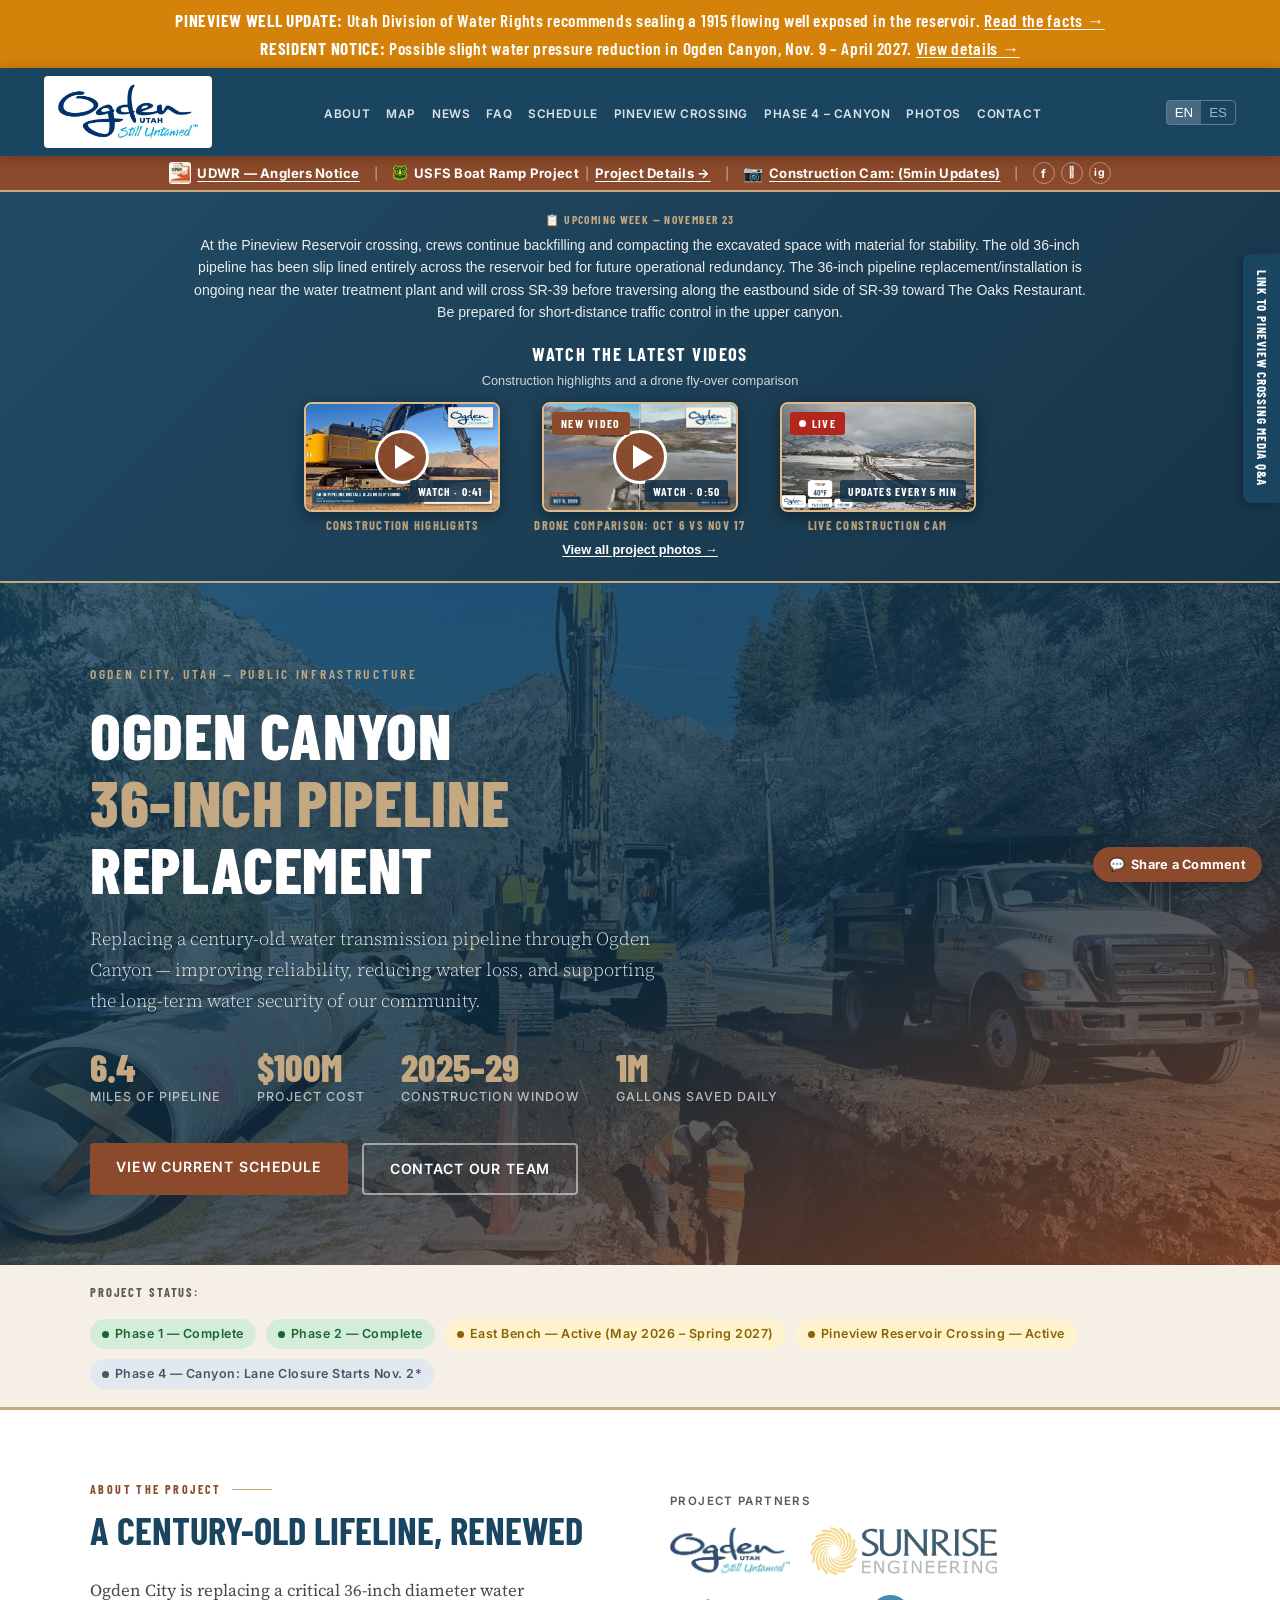
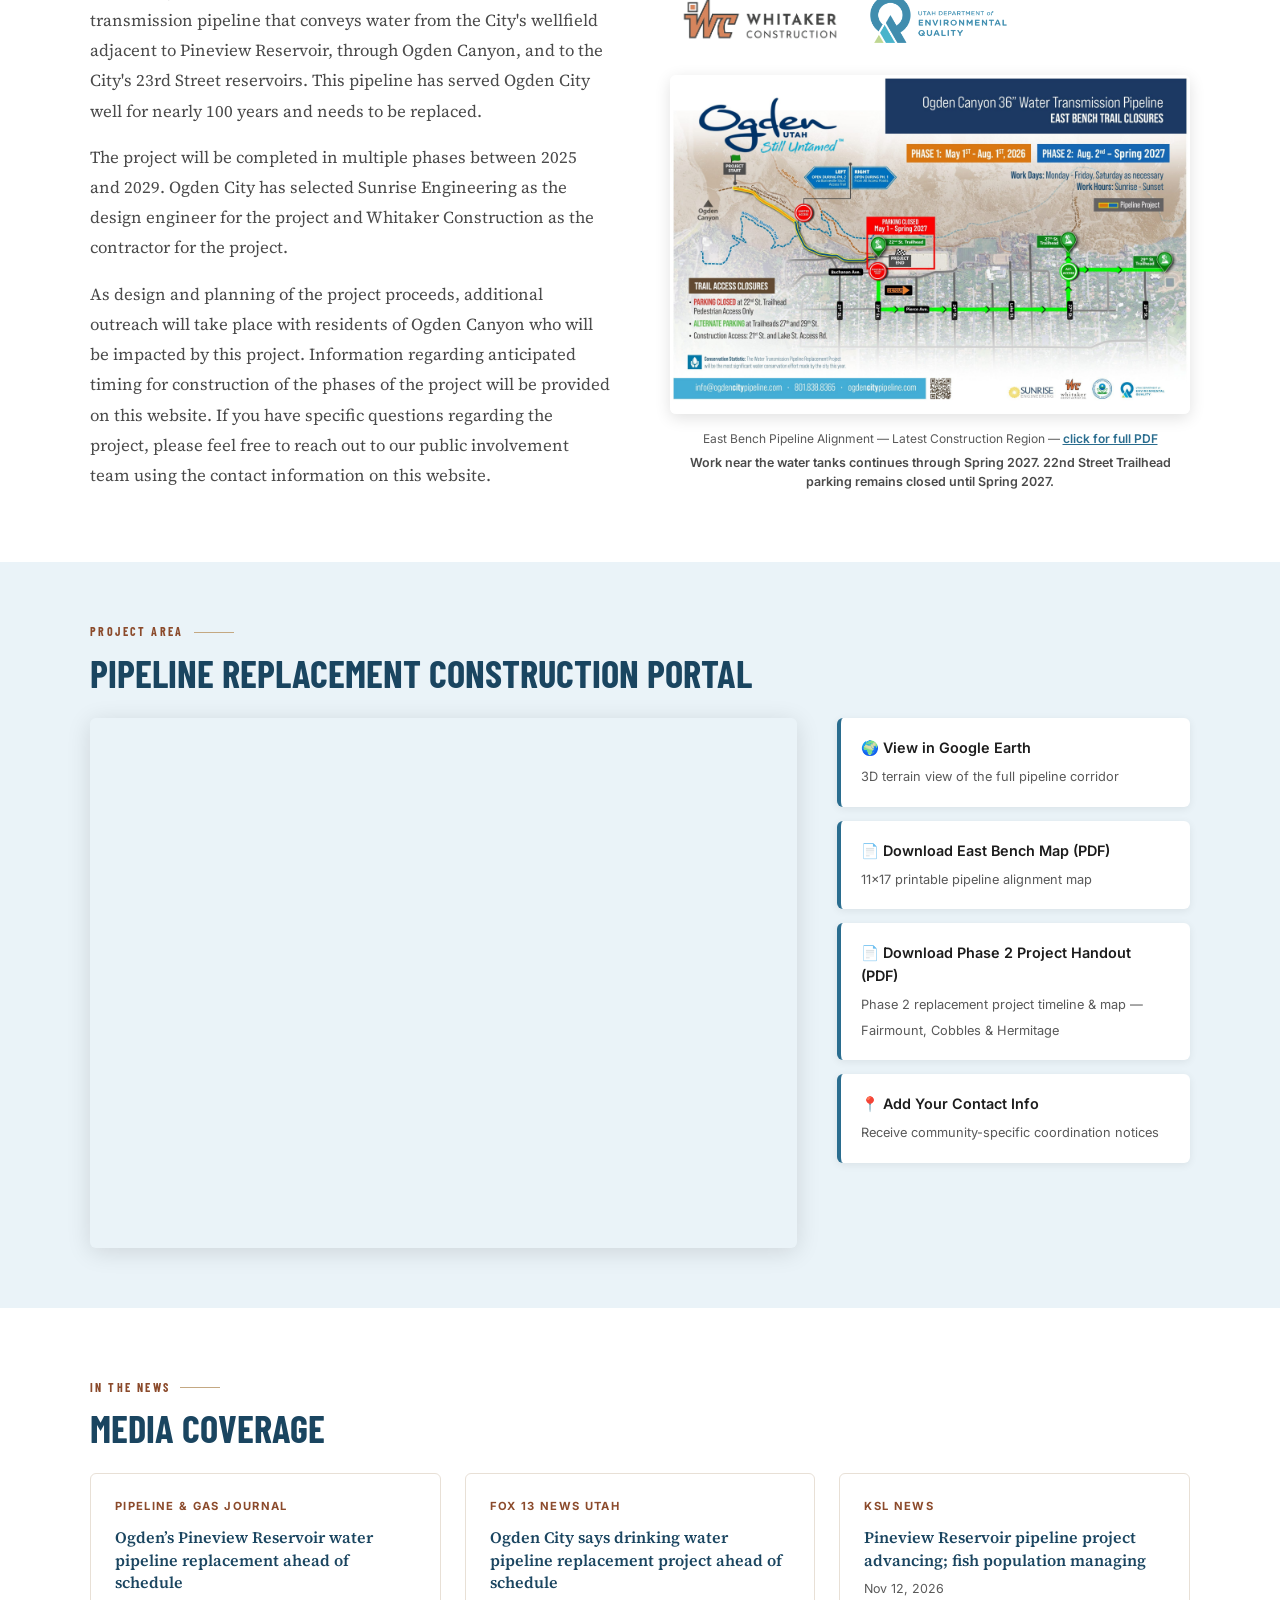
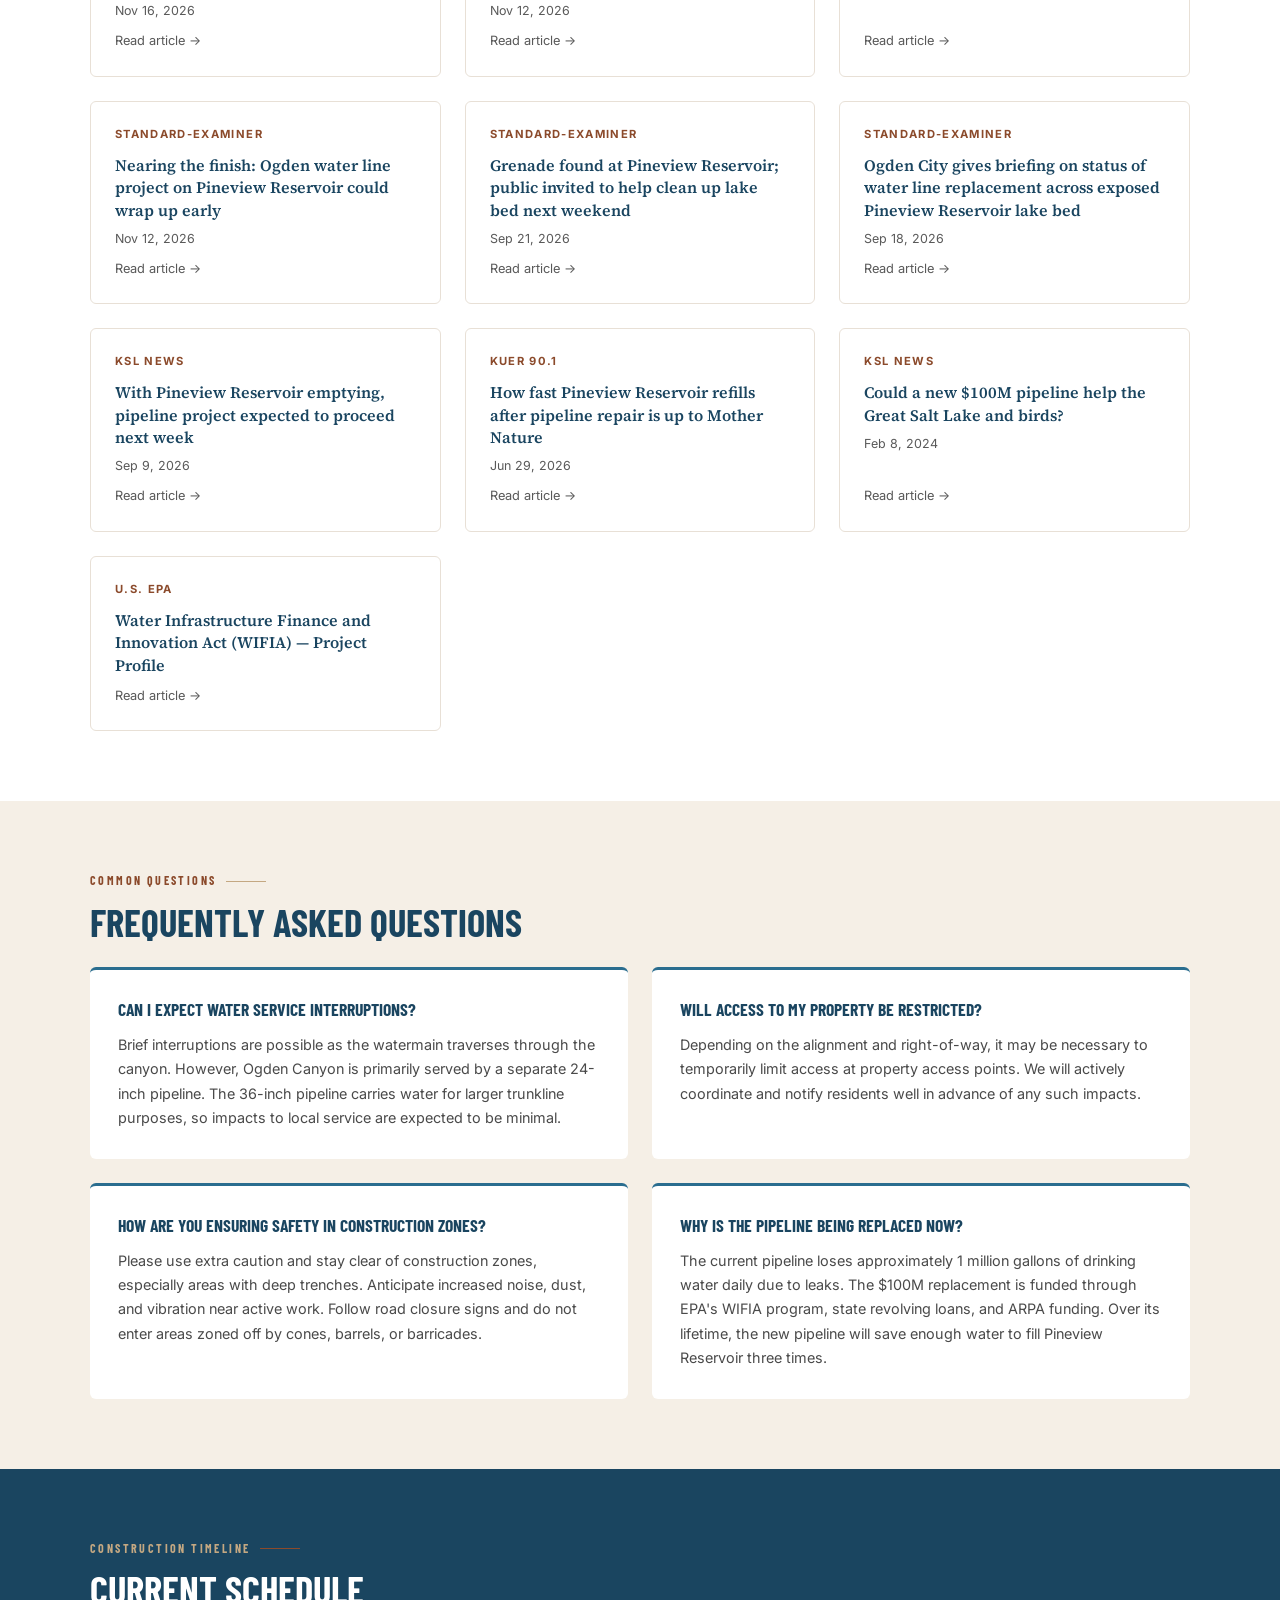
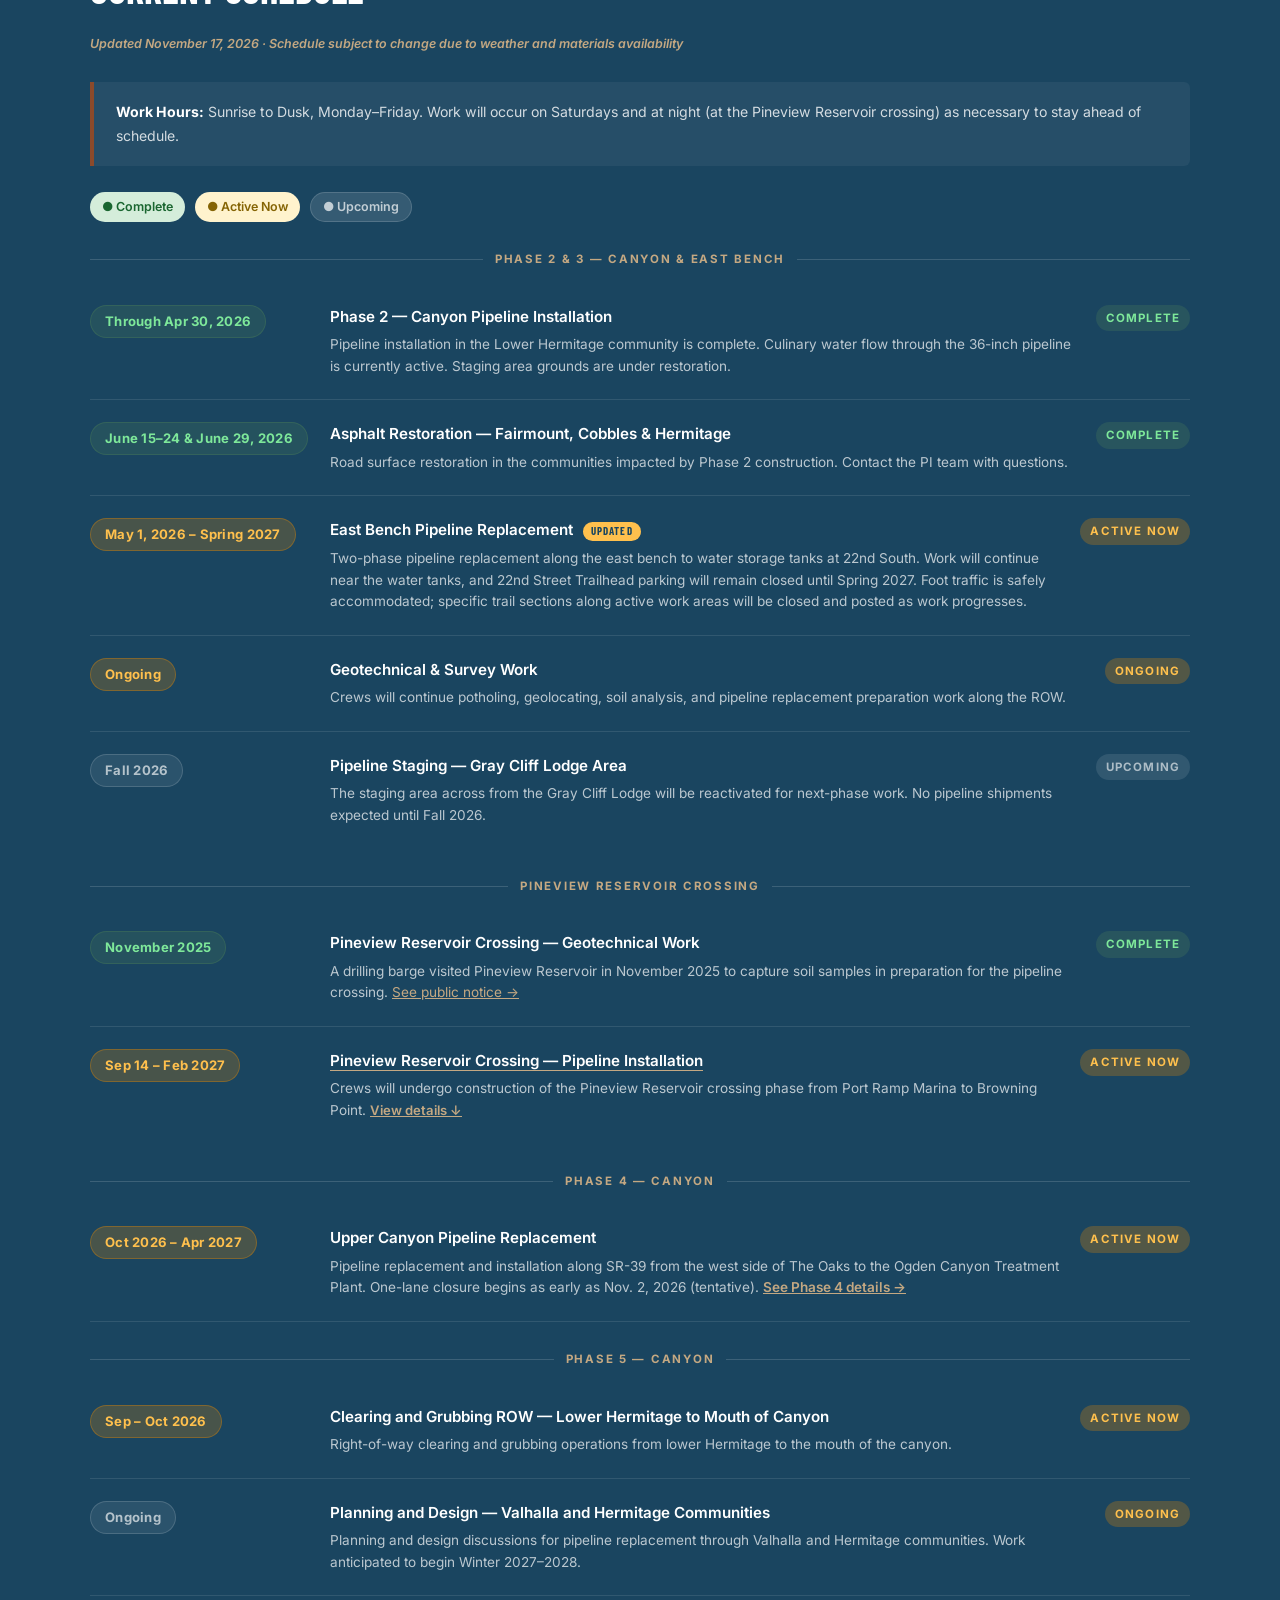
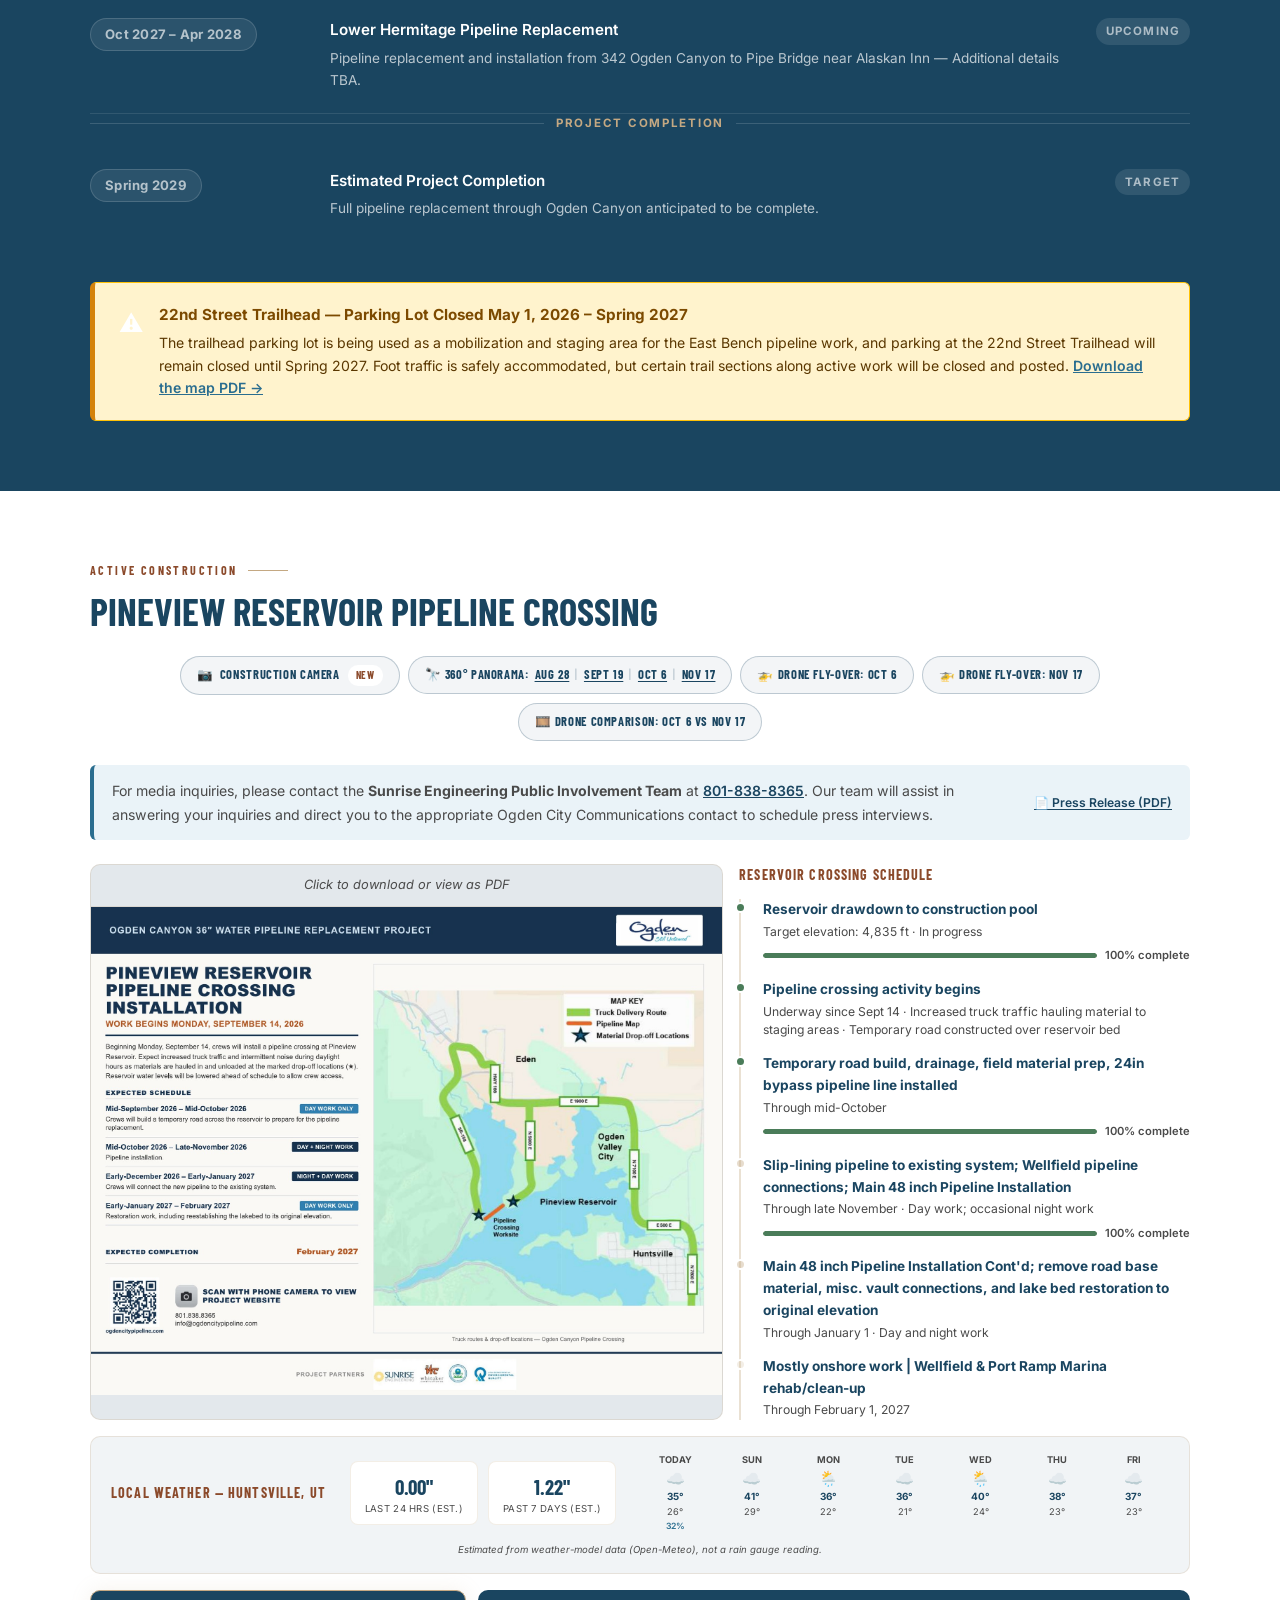
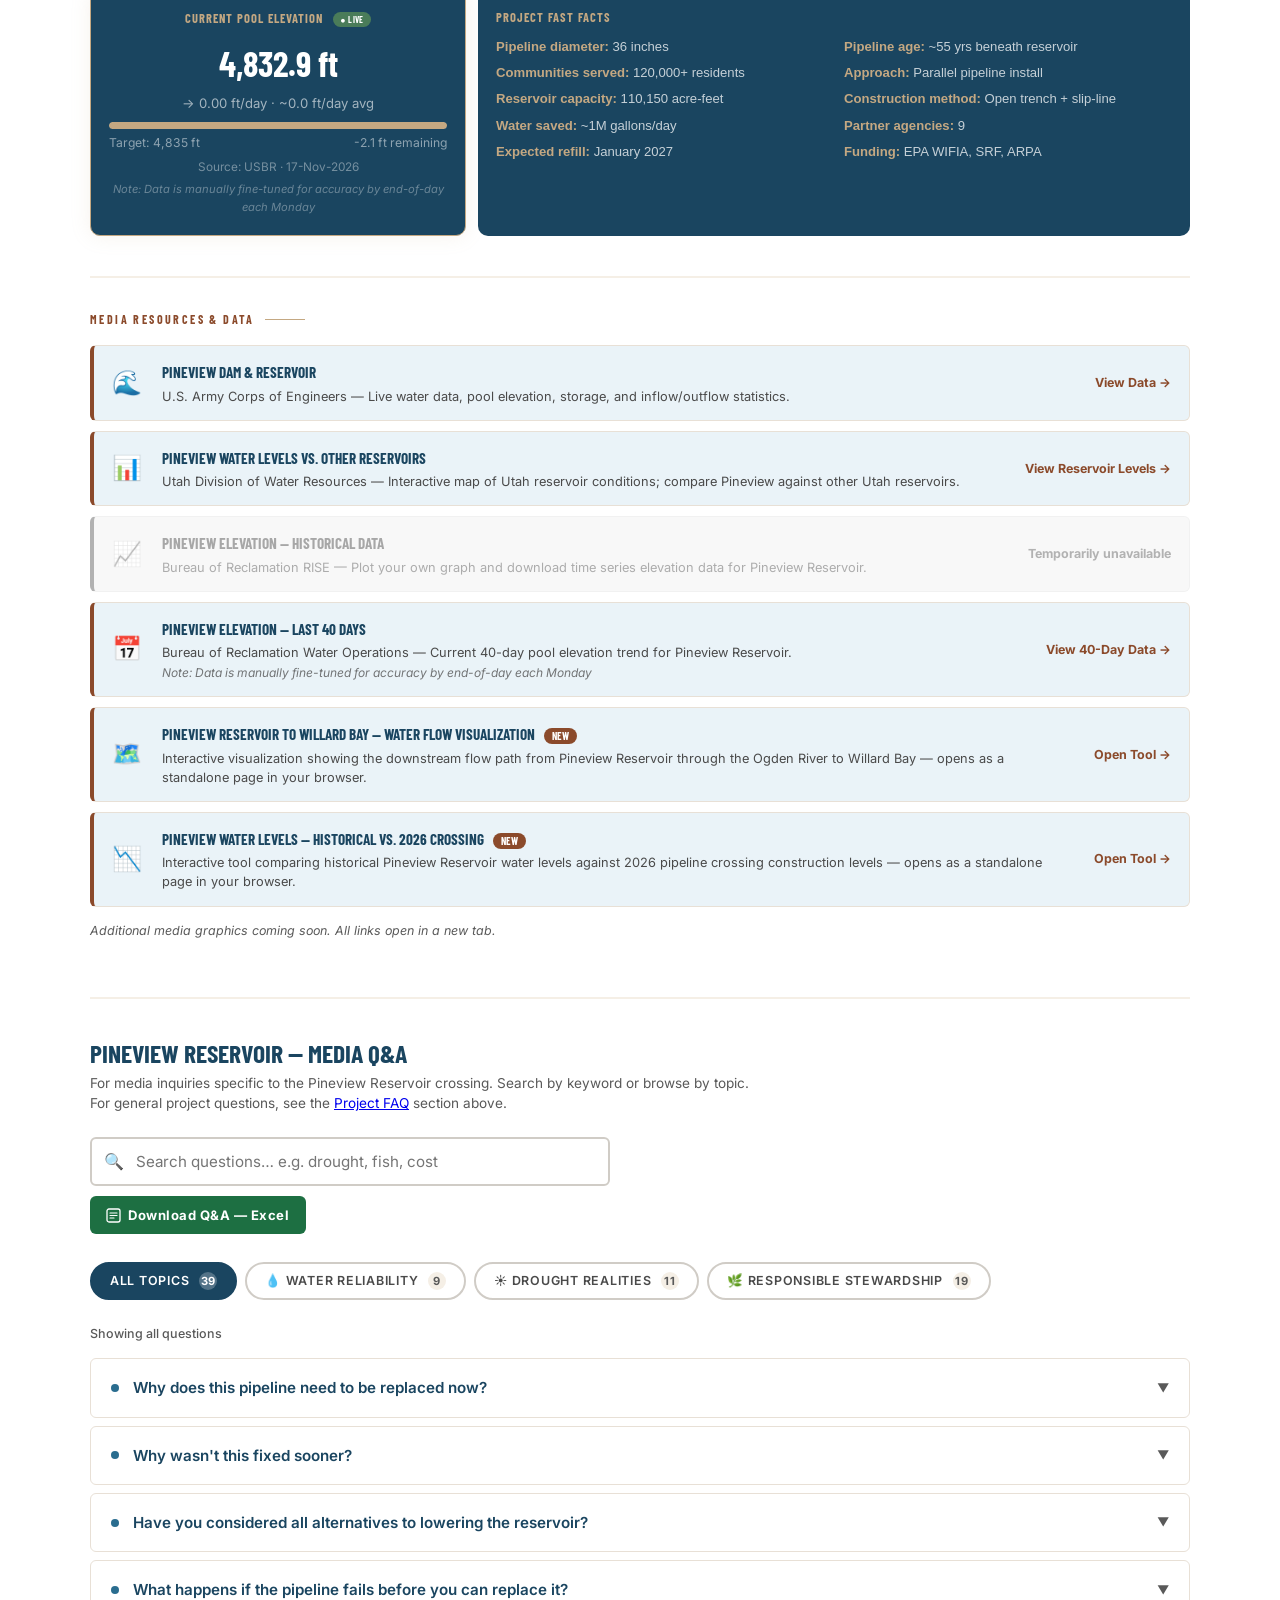
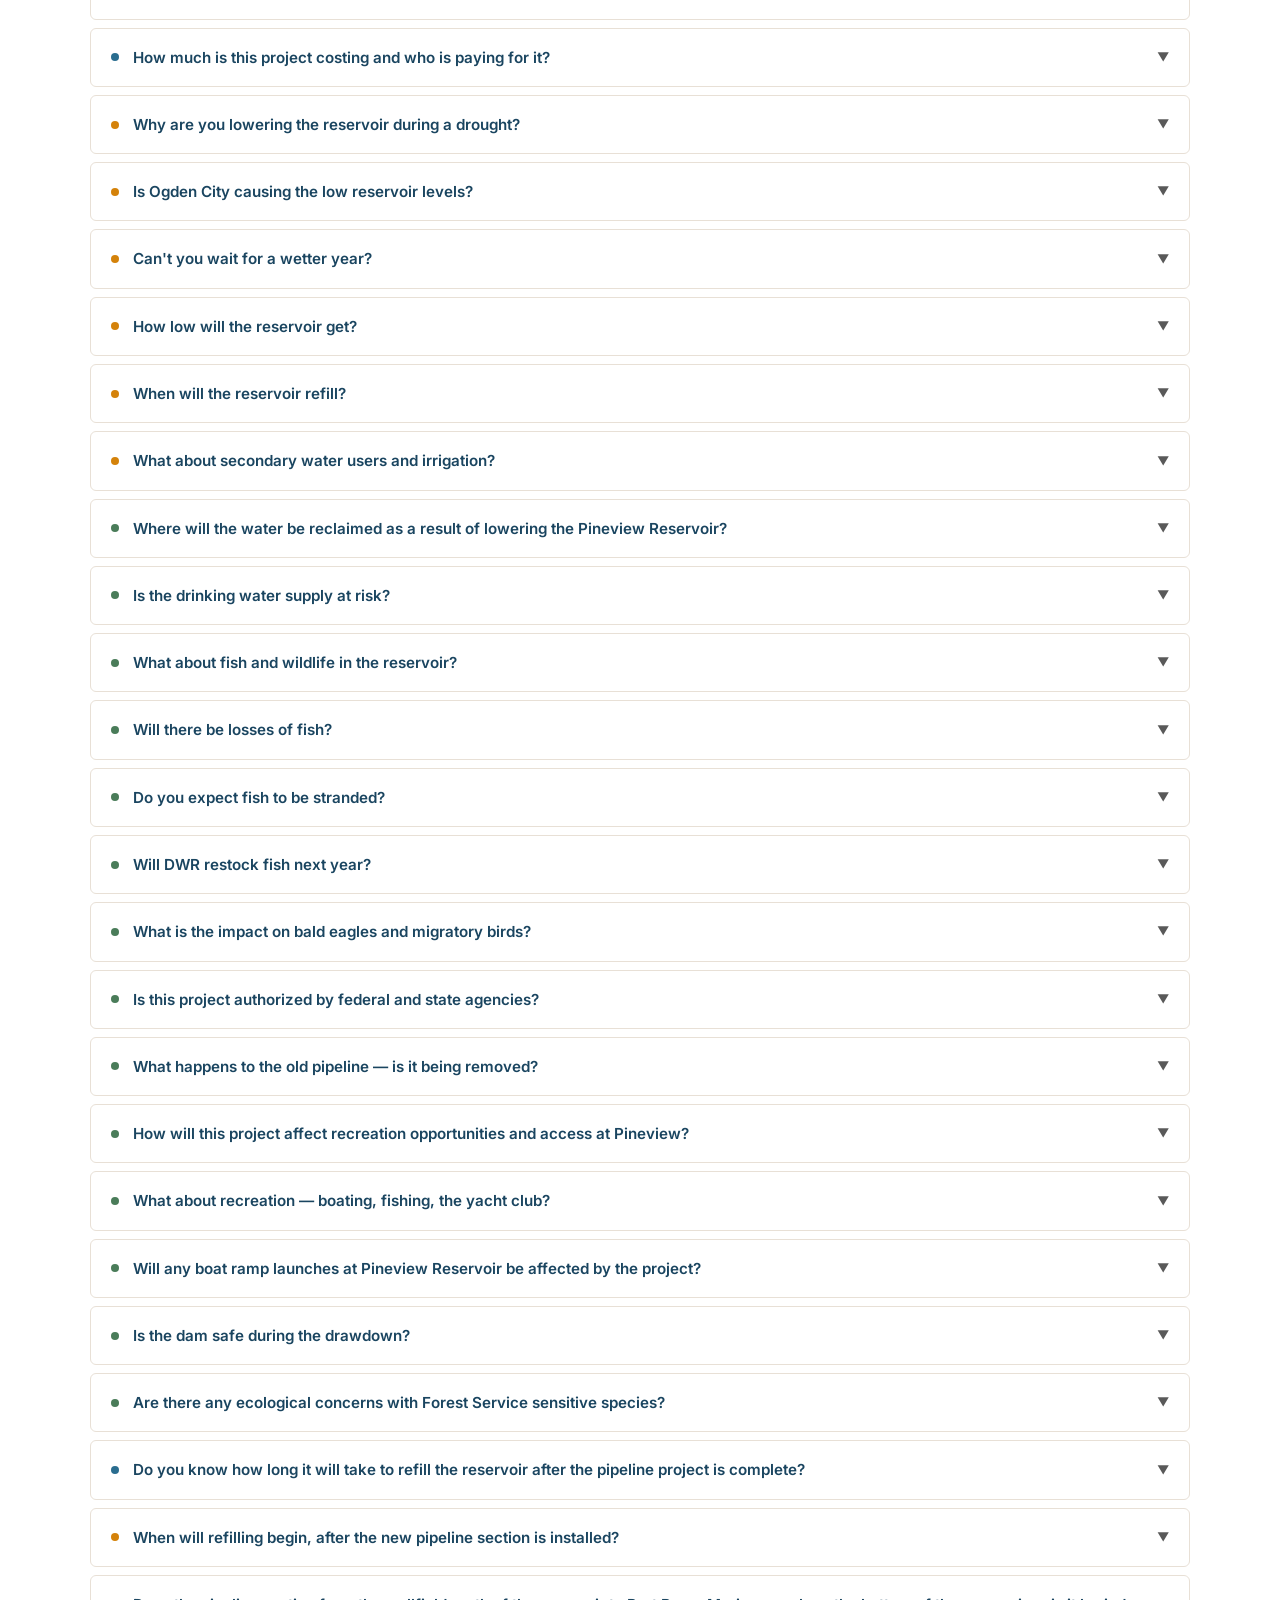
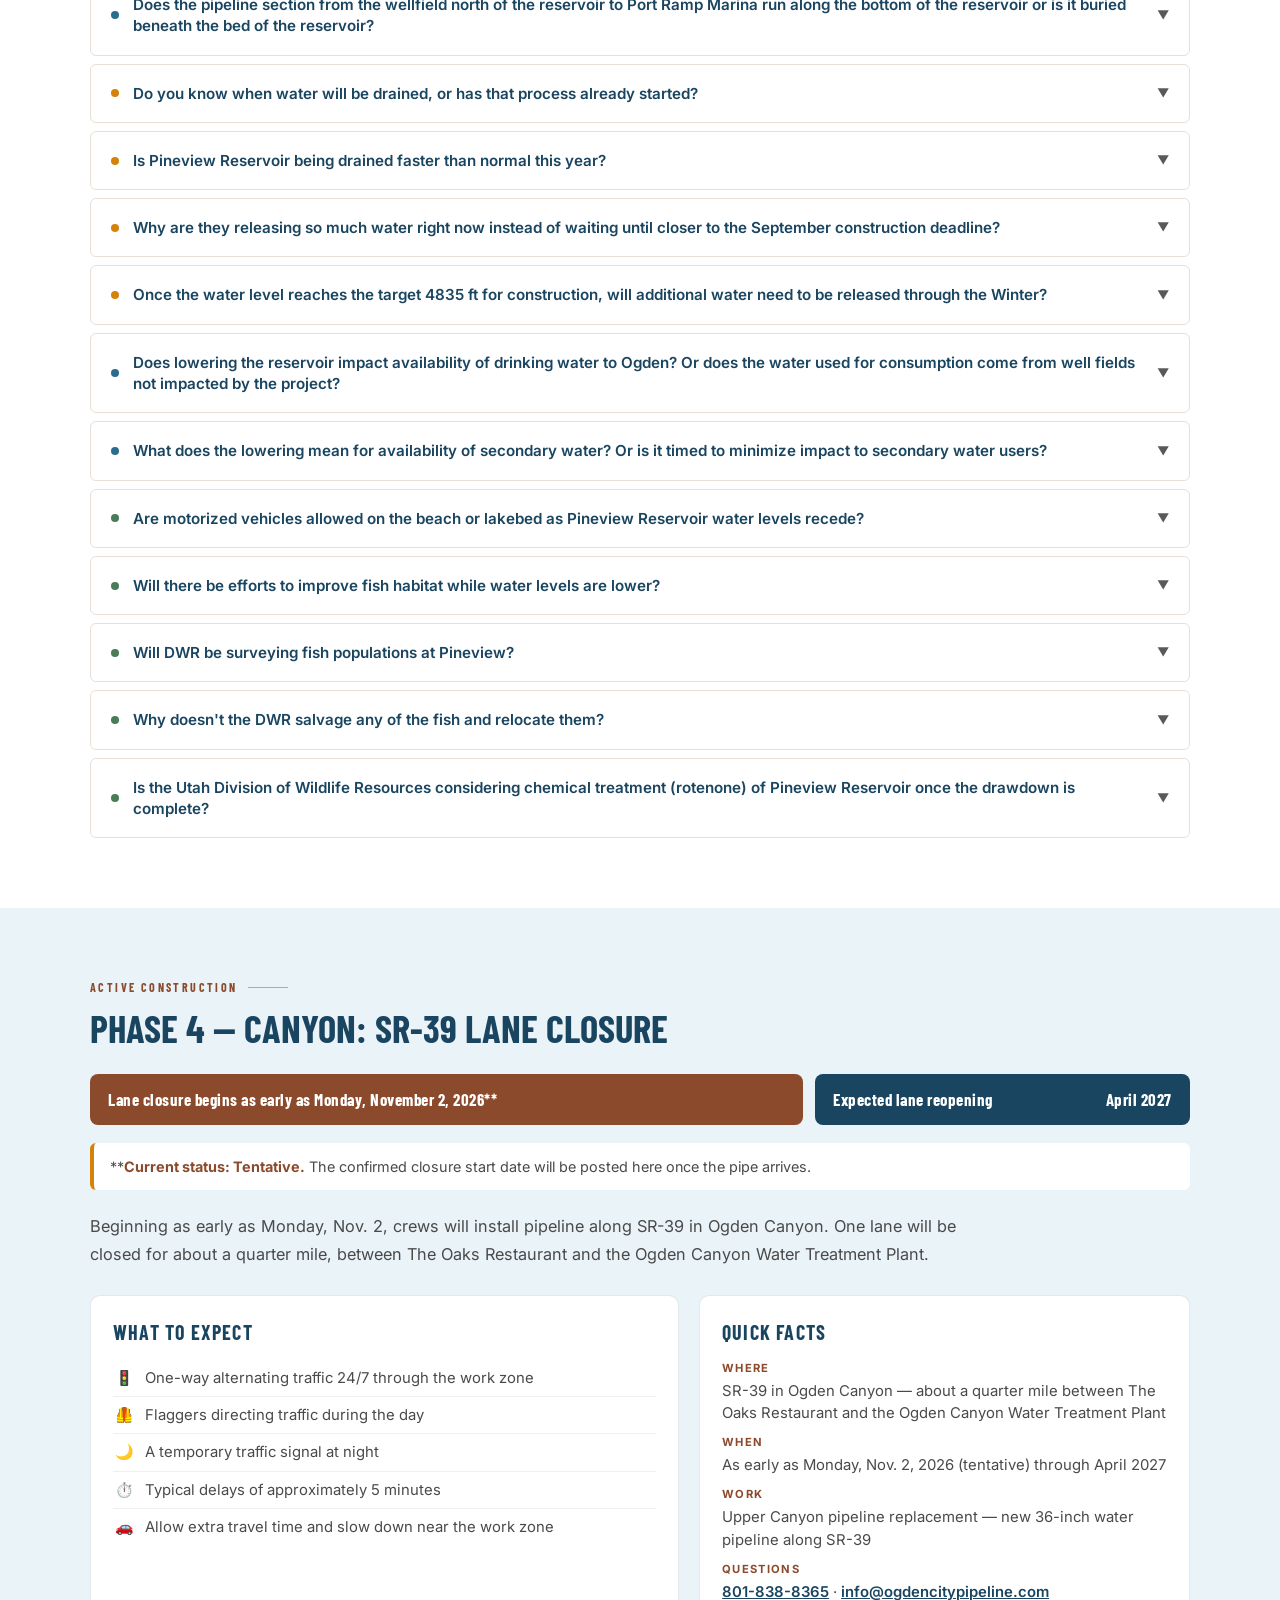
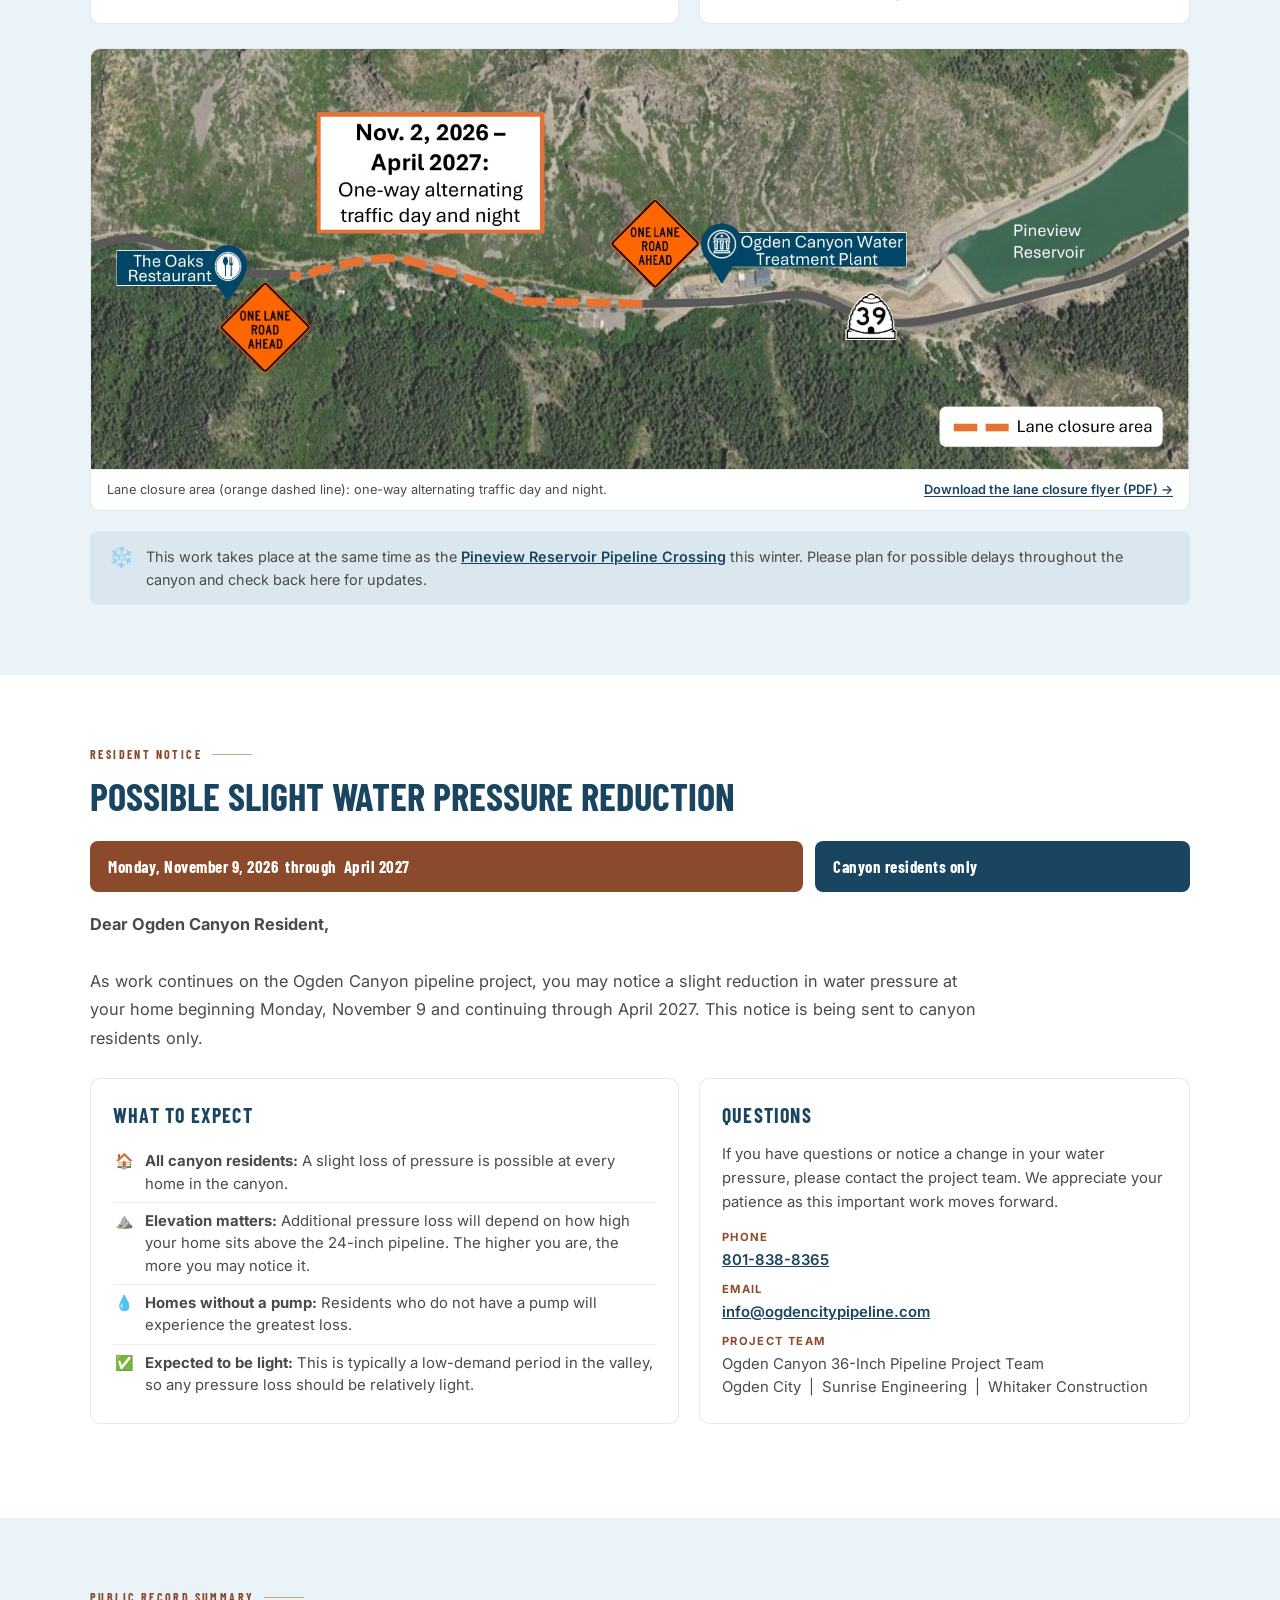
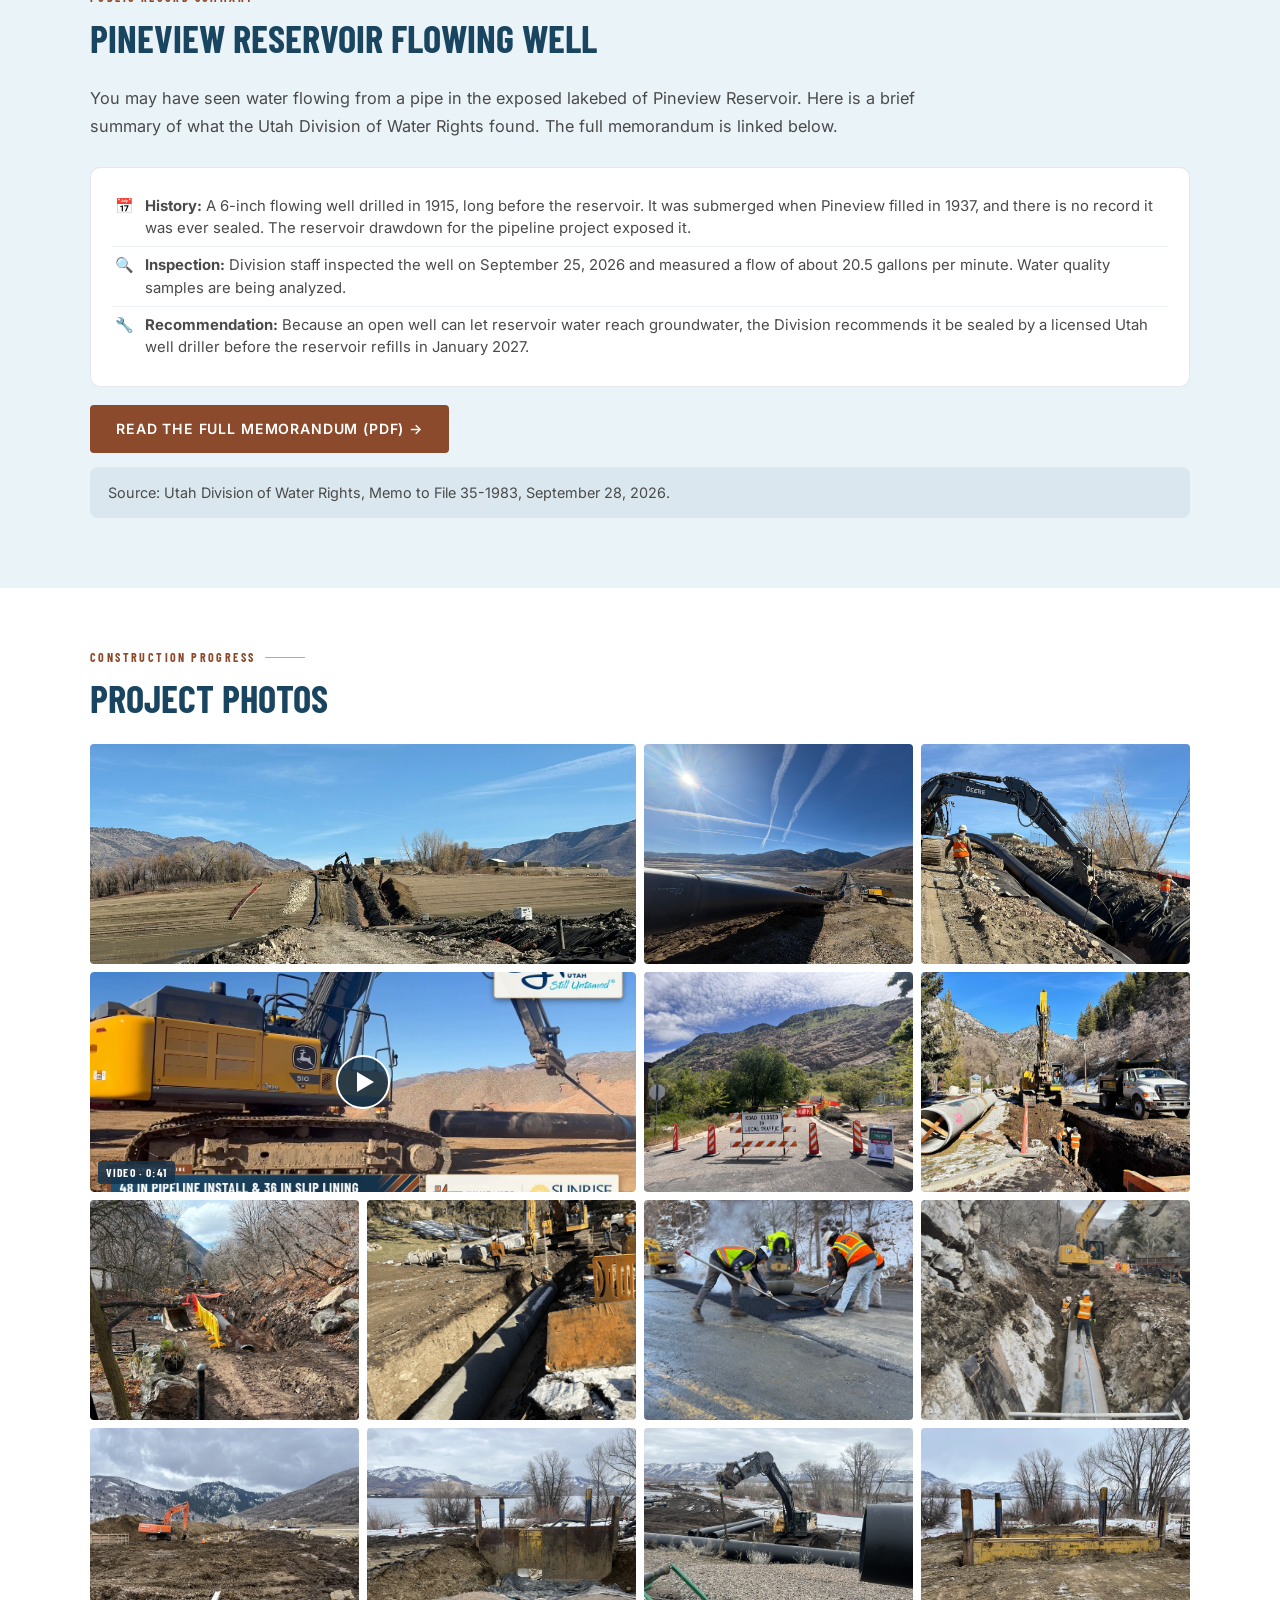
==== index.html @ 223ad986 "schedule to the top and updated" ====
<!DOCTYPE html>
<html lang="en">
<head>
<meta charset="UTF-8">
<meta name="viewport" content="width=device-width, initial-scale=1.0">
<title>Ogden Canyon 36-Inch Pipeline Replacement | Ogden City</title>

<!-- ── SEO: Core Meta Tags ── -->
<meta name="description" content="Official project website for the Ogden Canyon 36-Inch Water Transmission Pipeline Replacement — including the Pineview Reservoir crossing. Learn about construction schedules, water level impacts, press releases, and public Q&amp;A for this critical Ogden City infrastructure project.">
<meta name="keywords" content="Ogden Canyon pipeline replacement, Pineview Reservoir water levels, Ogden City water infrastructure, 36-inch pipeline, pipeline construction Ogden Utah, Pineview Reservoir drawdown, Weber Basin Water Conservancy District, Ogden water system, pipeline project Utah">
<meta name="author" content="Ogden City Department of Public Services — Sunrise Engineering Public Involvement">
<meta name="robots" content="index, follow">
<link rel="canonical" href="https://ogdencitypipeline.com/">

<!-- ── SEO: Open Graph (Facebook, LinkedIn, iMessage) ── -->
<meta property="og:type" content="website">
<meta property="og:url" content="https://ogdencitypipeline.com/">
<meta property="og:title" content="Ogden Canyon 36-Inch Pipeline Replacement | Ogden City">
<meta property="og:description" content="Official project website for the Ogden Canyon 36-Inch Water Transmission Pipeline Replacement, including the Pineview Reservoir crossing. Construction schedules, press releases, water level information, and public Q&amp;A.">
<meta property="og:site_name" content="Ogden City Pipeline Project">
<meta property="og:locale" content="en_US">

<!-- ── SEO: Twitter / X Card ── -->
<meta name="twitter:card" content="summary_large_image">
<meta name="twitter:title" content="Ogden Canyon 36-Inch Pipeline Replacement | Ogden City">
<meta name="twitter:description" content="Official project website — Pineview Reservoir crossing, construction schedule, press releases, and public Q&amp;A for Ogden City's critical water infrastructure replacement project.">
<meta name="twitter:site" content="@ogdencity">

<!-- ── SEO: Structured Data (JSON-LD) ── -->
<script type="application/ld+json">
{
  "@context": "https://schema.org",
  "@type": "GovernmentService",
  "name": "Ogden Canyon 36-Inch Pipeline Replacement Project",
  "description": "Replacement of a 36-inch water transmission pipeline through Ogden Canyon, including a crossing beneath Pineview Reservoir, serving more than 120,000 water users in the Ogden, Utah area.",
  "url": "https://ogdencitypipeline.com/",
  "serviceType": "Water Infrastructure Construction",
  "areaServed": {
    "@type": "City",
    "name": "Ogden",
    "addressRegion": "UT",
    "addressCountry": "US"
  },
  "provider": {
    "@type": "GovernmentOrganization",
    "name": "Ogden City Department of Public Services",
    "url": "https://www.ogdencity.com"
  },
  "contactPoint": {
    "@type": "ContactPoint",
    "telephone": "+1-801-838-8365",
    "email": "info@ogdencitypipeline.com",
    "contactType": "Public Information"
  }
}
</script>
<!-- ── SEO: Social Preview Image ── -->
<meta property="og:image" content="https://ogdencitypipeline.com/images/og-image.jpg">
<meta property="og:image:width" content="1200">
<meta property="og:image:height" content="630">
<meta property="og:image:alt" content="Aerial satellite view of Pineview Reservoir showing anticipated water levels during the Ogden Canyon pipeline replacement project">
<meta name="twitter:image" content="https://ogdencitypipeline.com/images/og-image.jpg">

<!-- ── SEO: Geo & Mobile ── -->
<meta name="geo.region" content="US-UT">
<meta name="geo.placename" content="Ogden, Utah">
<meta name="geo.position" content="41.2565;-111.9047">
<meta name="ICBM" content="41.2565, -111.9047">
<meta name="theme-color" content="#1A4560">

<!-- ── SEO: FAQ Structured Data (rich results) ── -->
<script type="application/ld+json">
{
  "@context": "https://schema.org",
  "@type": "FAQPage",
  "mainEntity": [
    {
      "@type": "Question",
      "name": "Why does this pipeline need to be replaced now?",
      "acceptedAnswer": {
        "@type": "Answer",
        "text": "The pipeline has reached the end of its design life after approximately 55 years of service beneath Pineview Reservoir and nearly 100 years through Ogden Canyon. The system is currently losing an estimated 1 million gallons of treated drinking water per day. Replacement is essential to protect water system reliability for the more than 120,000 residents who depend on this transmission corridor."
      }
    },
    {
      "@type": "Question",
      "name": "Why wasn't this fixed sooner?",
      "acceptedAnswer": {
        "@type": "Answer",
        "text": "Infrastructure projects of this scale require years of planning, environmental review, engineering, and funding assembly. Ogden City secured federal WIFIA funding and has been advancing this project through the required process. The project is now funded, permitted, and ready to proceed."
      }
    },
    {
      "@type": "Question",
      "name": "Have you considered all alternatives to lowering the reservoir?",
      "acceptedAnswer": {
        "@type": "Answer",
        "text": "Yes. The project team evaluated cured-in-place lining, horizontal directional drilling, barge-based installation, new overland alignments, and deferred replacement. Each was found to be either technically infeasible, more environmentally disruptive, or significantly more costly without meaningful benefit."
      }
    },
    {
      "@type": "Question",
      "name": "What happens if the pipeline fails before you can replace it?",
      "acceptedAnswer": {
        "@type": "Answer",
        "text": "A catastrophic failure would interrupt water supply to Ogden City and require emergency repairs under far more difficult conditions, at much greater cost, and without the benefit of the current low-water window. This project prevents that scenario. Ogden City maintains some backup supply capacity but cannot fully substitute the 36-inch main in an emergency."
      }
    },
    {
      "@type": "Question",
      "name": "How much is this project costing and who is paying for it?",
      "acceptedAnswer": {
        "@type": "Answer",
        "text": "The total project cost is approximately $100 million across all phases through 2029. Funding comes from the EPA's Water Infrastructure Finance and Innovation Act (WIFIA) program, the Drinking Water State Revolving Fund, and ARPA and state grants. This is not a discretionary spend — this is essential infrastructure investment to protect public health and water system reliability."
      }
    },
    {
      "@type": "Question",
      "name": "Why are you lowering the reservoir during a drought?",
      "acceptedAnswer": {
        "@type": "Answer",
        "text": "The reservoir was already going to be lower than normal because of the worst snowpack year on modern record. The construction drawdown is less by that natural low. Water that would normally have been drawn from other reservoirs is being pulled from Pineview this year, meaning other area reservoirs retain more storage. The drought helps create the opportunity to complete the pipeline work."
      }
    },
    {
      "@type": "Question",
      "name": "Is Ogden City causing the low reservoir levels?",
      "acceptedAnswer": {
        "@type": "Answer",
        "text": "Pineview Reservoir is projected to be low this season due to drought conditions alone — before any construction-related release. The construction drawdown lowers this level just low enough to gain construction access to the pipeline. Careful management of all reservoirs allows the remainder of the needed drawdown without water waste or loss. The project is taking advantage of those conditions to minimize overall impact."
      }
    },
    {
      "@type": "Question",
      "name": "Can't you wait for a wetter year?",
      "acceptedAnswer": {
        "@type": "Answer",
        "text": "A wetter year would require significantly more stored water to be released — water the region cannot afford to lose during or after a drought cycle. This window may not recur for many years. Waiting also risks pipeline failure during that period, which would be far more disruptive and costly. The alignment of natural low levels and construction readiness is a rare and responsible opportunity."
      }
    },
    {
      "@type": "Question",
      "name": "How low will the reservoir get?",
      "acceptedAnswer": {
        "@type": "Answer",
        "text": "The reservoir will reach an elevation of 4,835 ft."
      }
    },
    {
      "@type": "Question",
      "name": "When will the reservoir refill?",
      "acceptedAnswer": {
        "@type": "Answer",
        "text": "Refill depends on snowpack and natural inflows from the Ogden River and its tributaries. Construction is targeted to be complete and the dam returned to normal operations by January 2027. Full refill to normal operating levels is contingent on the 2026–2027 winter snowpack."
      }
    },
    {
      "@type": "Question",
      "name": "What about secondary water users and irrigation?",
      "acceptedAnswer": {
        "@type": "Answer",
        "text": "Weber Basin has already implemented a 20% secondary water reduction for 2026 due to drought. The project team is coordinating with Pineview Water Systems and Weber Basin to minimize additional impacts on irrigation delivery. Released reservoir water is being timed to maximize beneficial downstream use including agricultural users."
      }
    },
    {
      "@type": "Question",
      "name": "Where will the water be reclaimed as a result of lowering the Pineview Reservoir?",
      "acceptedAnswer": {
        "@type": "Answer",
        "text": "All water released from Pineview Reservoir flows downstream through the Ogden River to the Weber River, where it serves beneficial uses including potable water intake for Ogden City, municipal and irrigation use throughout Weber and Box Elder Counties, and wildlife habitat areas including Willard Bay. No water is wasted, instead it is redistributed within the regional water system."
      }
    },
    {
      "@type": "Question",
      "name": "Is the drinking water supply at risk?",
      "acceptedAnswer": {
        "@type": "Answer",
        "text": "No — the project actually reduces risk. The majority of Ogden City's supply flows through this pipeline, and replacement eliminates the risk of catastrophic failure. Ogden City maintains backup capacity through its 24-inch canyon pipeline during construction. Water from Pineview Dam is primarily used for outdoor uses; Ogden City is the only entity treating Pineview water for potable use during summer months. Keeping water in Wanship and Echo Reservoirs benefits Weber Basin's three water treatment plants supplying Davis and Weber Counties, including 30% of Ogden City's water."
      }
    },
    {
      "@type": "Question",
      "name": "What about fish and wildlife in the reservoir?",
      "acceptedAnswer": {
        "@type": "Answer",
        "text": "DWR does not expect any visible fish mortality due to low water, but — as a precaution — has increased the daily harvest limit to 12 largemouth or smallmouth bass (a combined total), and one tiger muskellunge larger than 40 inches. There are no harvest limits for black crappie, black bullhead, bluegill, green sunfish and yellow perch. Emergency fish harvest regulations are in effect from July 2, 2026 through Dec. 31, 2026. Ogden City provides supplemental water flows to Willard Bay Reservoir to benefit fish and wildlife."
      }
    },
    {
      "@type": "Question",
      "name": "Will there be losses of fish?",
      "acceptedAnswer": {
        "@type": "Answer",
        "text": "DWR expects some fish to be flushed downstream. Many young fish will become prey for larger predator fish like tiger muskellunge and smallmouth bass; however, this would happen anyway due to naturally low water levels caused by the drought. Many of the fish species in Pineview are well adapted to ups and downs in water levels and their populations are expected to rebound over time following refilling of the reservoir."
      }
    },
    {
      "@type": "Question",
      "name": "Do you expect fish to be stranded?",
      "acceptedAnswer": {
        "@type": "Answer",
        "text": "It's not likely given the rate of reservoir drawdown. Water will recede slow enough for fish to find deeper water."
      }
    },
    {
      "@type": "Question",
      "name": "Will DWR restock fish next year?",
      "acceptedAnswer": {
        "@type": "Answer",
        "text": "DWR regularly stocks tiger muskellunge, which are sterile, and cannot maintain populations on their own. This allows them to control numbers of this species. They plan on stocking tiger muskellunge next year. All other species in the reservoir maintain their populations through natural reproduction and will not need to be supplemented with stocking."
      }
    },
    {
      "@type": "Question",
      "name": "What is the impact on bald eagles and migratory birds?",
      "acceptedAnswer": {
        "@type": "Answer",
        "text": "The United States Forest Service has identified the Bald Eagle as a Regional Forester Sensitive Species with increased prevalence in the project area. Preconstruction surveys of the pipeline easement below Pineview Dam are required by the permittee (Ogden City) before work begins. The project team will comply with all Bald and Golden Eagle Protection Act and MBTA requirements. The Forest Service is overseeing compliance with these requirements as part of the Categorical Exclusion review."
      }
    },
    {
      "@type": "Question",
      "name": "Is this project authorized by federal and state agencies?",
      "acceptedAnswer": {
        "@type": "Answer",
        "text": "Yes. The project is authorized and overseen by the U.S. Bureau of Reclamation, which owns Pineview Dam and must authorize all release operations. The U.S. Forest Service is completing a Categorical Exclusion review with a Reliance on Analysis for construction within the Wasatch-Cache National Forest. All required Army Corps, Utah Division of Water Quality, and other state permits will be obtained before construction begins."
      }
    },
    {
      "@type": "Question",
      "name": "What happens to the old pipeline — is it being removed?",
      "acceptedAnswer": {
        "@type": "Answer",
        "text": "No. The existing pipeline will remain in place at the bottom of the reservoir. A new parallel 36-inch pipeline is being installed alongside it within the existing right-of-way. Once the new pipeline is operational, the existing pipe will be rehabilitated and retained as a redundant backup — giving water managers two independent transmission lines for the first time in the history of this corridor."
      }
    },
    {
      "@type": "Question",
      "name": "What about recreation — boating, fishing, the yacht club?",
      "acceptedAnswer": {
        "@type": "Answer",
        "text": "The project team is committed to early and transparent communication with recreation users. Outreach to the Pineview Reservoir Yacht Club, marina operators, and recreation groups will begin at least 60 days before drawdown. It is also worth noting that USFS is simultaneously completing upgrades to Port Ramp Marina: coordinating both projects means better recreation access in 2027 than if the work were done separately."
      }
    },
    {
      "@type": "Question",
      "name": "Is the dam safe during the drawdown?",
      "acceptedAnswer": {
        "@type": "Answer",
        "text": "Yes. Pineview Dam is owned and operated by the U.S. Bureau of Reclamation, which will oversee all drawdown operations. Dam safety monitoring will be maintained throughout the low-pool construction period. All release operations require USBR written authorization and will be executed in compliance with federal dam safety protocols."
      }
    },
    {
      "@type": "Question",
      "name": "How will this project affect recreation opportunities and access at Pineview?",
      "acceptedAnswer": {
        "@type": "Answer",
        "text": "Anticipated low water levels will gradually render all boat ramps inaccessible. Latest projections by water managers show the Anderson Cove boat ramp being inaccessible around July 20th and the Cemetery Point boat ramp around mid-August. Fee sites including Cemetery Point and Middle Inlet may close earlier than planned for the year, while Anderson Cove camping and day use is expected to remain open all year. Other fee-free sites will not be affected, however access to water will be impacted by low water levels."
      }
    },
    {
      "@type": "Question",
      "name": "Are there any ecological concerns with Forest Service sensitive species?",
      "acceptedAnswer": {
        "@type": "Answer",
        "text": "The project was reviewed by an interdisciplinary team of Forest Service resource specialists. As a result of coordination on the design criteria, any potential effects were minimized."
      }
    },
    {
      "@type": "Question",
      "name": "Do you know how long it will take to refill the reservoir after the pipeline project is complete?",
      "acceptedAnswer": {
        "@type": "Answer",
        "text": "An average snowpack and resulting average runoff will fully refill Pineview Reservoir. Refill typically begins in January and increases significantly with spring snowmelt runoff. The reservoir is expected to return to normal operating levels by the end of the 2026–2027 winter and spring season under average conditions."
      }
    },
    {
      "@type": "Question",
      "name": "When will refilling begin, after the new pipeline section is installed?",
      "acceptedAnswer": {
        "@type": "Answer",
        "text": "The reservoir is scheduled to begin refilling January 1, 2027. Refill is typically slower in the winter months but typically increases significantly with spring runoff as snowpack melts throughout the Ogden River watershed."
      }
    },
    {
      "@type": "Question",
      "name": "Does the pipeline section from the wellfield north of the reservoir to Port Ramp Marina run along the bottom of the reservoir or is it buried beneath the bed of the reservoir?",
      "acceptedAnswer": {
        "@type": "Answer",
        "text": "The original pipeline was installed in 1970 by trenching in the bottom of the drained reservoir, so the existing pipeline is buried beneath the reservoir bed. The proposed replacement pipeline will be installed in a similar manner — trenched and buried beneath the reservoir bed within the federally authorized pipeline corridor."
      }
    },
    {
      "@type": "Question",
      "name": "Do you know when water will be drained, or has that process already started?",
      "acceptedAnswer": {
        "@type": "Answer",
        "text": "Yes, the Ogden River has been running higher than normal for this time of year. Water that would normally have been drawn from other reservoirs is being pulled from Pineview this year, meaning other area reservoirs retain more storage. This managed drawdown process is already underway as part of coordinated regional water management in preparation for the construction window."
      }
    },
    {
      "@type": "Question",
      "name": "Does lowering the reservoir impact availability of drinking water to Ogden? Or does the water used for consumption come from well fields not impacted by the project?",
      "acceptedAnswer": {
        "@type": "Answer",
        "text": "Draining the reservoir will not impact Ogden's drinking water supply. Ogden's existing wellfield will remain fully operational, as will the city's water treatment plant downstream of Pineview Reservoir. The water for the city's wellfield comes from a confined aquifer that is separated from Pineview Reservoir and is not affected by reservoir levels."
      }
    },
    {
      "@type": "Question",
      "name": "What does the lowering mean for availability of secondary water? Or is it timed to minimize impact to secondary water users?",
      "acceptedAnswer": {
        "@type": "Answer",
        "text": "Because of the drought conditions, WBWCD will be ending their secondary water season within Davis and Weber counties on September 15th this year, so many secondary water users will see little impact because of the proposed work at Pineview. However, other non-WBWCD secondary water suppliers that depend on Pineview Reservoir may be impacted in that secondary water service beyond September 15th is unlikely. While there will be impacts to some secondary water users, the September 15th timing was chosen to minimize impacts to secondary water users while allowing construction to begin as soon as possible in the fall. Starting sooner in the fall will typically provide much better weather and working conditions which will minimize downtime of the reservoir and allow the refill of Pineview Reservoir to begin sooner in the winter."
      }
    },
    {
      "@type": "Question",
      "name": "Are motorized vehicles allowed on the beach or lakebed as Pineview Reservoir water levels recede?",
      "acceptedAnswer": {
        "@type": "Answer",
        "text": "Motorized vehicles are prohibited on the beach and lakebed at any time, including areas exposed due to receding water levels, per Code of Federal Regulations 261.13."
      }
    },
    {
      "@type": "Question",
      "name": "Will any boat ramp launches at Pineview Reservoir be affected by the project?",
      "acceptedAnswer": {
        "@type": "Answer",
        "text": "Anderson Cove and Cemetery Point boat launches will gradually become inaccessible as water levels recede. Latest projections by water managers show Anderson Cove boat ramp being inaccessible around July 20th. Anderson Cove camping and day use will remain open all year. Cemetery Point boat ramp is expected to become inaccessible mid-August. Cemetery Point is still expected to remain open for day use through mid-September. Personal watercraft that do not require a boat ramp for launch may still access the water from either of these locations. A full site closure for Port Ramp Boat Launch will remain in effect through 2026 to complete reconstruction of the site."
      }
    },
    {
      "@type": "Question",
      "name": "Will there be efforts to improve fish habitat while water levels are lower?",
      "acceptedAnswer": {
        "@type": "Answer",
        "text": "DWR is pursuing funding to make strategic fish habitat improvements while reservoir water levels are low. The goal is to install habitat structures near the reservoir waterline so they are submerged early as the reservoir refills, immediately providing refuge and habitat for fish."
      }
    },
    {
      "@type": "Question",
      "name": "Will DWR be surveying fish populations at Pineview?",
      "acceptedAnswer": {
        "@type": "Answer",
        "text": "DWR will survey the fish populations at Pineview as soon as there is enough water in the reservoir to launch a boat. These surveys will guide DWR's management strategies and help give the Pineview fishery the best opportunity for a successful recovery."
      }
    }
  ]
}
</script>
<link rel="preconnect" href="https://fonts.googleapis.com">
<link href="https://fonts.googleapis.com/css2?family=Barlow+Condensed:wght@400;600;700;800&family=Source+Serif+4:ital,wght@0,300;0,400;0,600;1,300&family=Inter:wght@400;500;600&display=swap" rel="stylesheet">
<style>
  .sr-only {
  position: absolute;
  width: 1px;
  height: 1px;
  padding: 0;
  margin: -1px;
  overflow: hidden;
  clip: rect(0,0,0,0);
  white-space: nowrap;
  border: 0;
}
.skip-link {
  position: absolute;
  top: -100px;
  left: 16px;
  background: var(--water-dark);
  color: white;
  padding: 10px 18px;
  border-radius: 0 0 6px 6px;
  font-weight: 600;
  font-size: 0.9rem;
  z-index: 9999;
  text-decoration: none;
  transition: top 0.2s;
}
.skip-link:focus { top: 0; }
*:focus-visible {
  outline: 3px solid #2A6D8F;
  outline-offset: 3px;
  border-radius: 2px;
}
button:focus-visible, a:focus-visible { outline: 3px solid #2A6D8F; outline-offset: 3px; }
:root {
    --canyon-rust:   #8B4A2B;
    --canyon-stone:  #C4A882;
    --water-blue:    #2A6D8F;
    --water-dark:    #1A4560;
    --sky:           #EAF3F8;
    --earth:         #F5EFE6;
    --text-dark:     #1C1C1C;
    --text-mid:      #4A4A4A;
    --text-light:    #595959;
    --white:         #FFFFFF;
    --accent-green:  #4A7C59;
    --notice-amber:  #D4820A;
  }

  *, *::before, *::after { box-sizing: border-box; margin: 0; padding: 0; }

  html { scroll-behavior: smooth; }

  body {
    font-family: 'Inter', sans-serif;
    color: var(--text-dark);
    background: var(--white);
    font-size: 16px;
    line-height: 1.6;
  }

  /* ── COLLAPSIBLE NOTICES (boat ramp + clean-up thank-you) ── */
  .notice-acc > summary {
    list-style: none;
    cursor: pointer;
    display: flex;
    align-items: center;
    justify-content: center;
    gap: 10px;
    flex-wrap: wrap;
    padding: 9px 28px;
    text-align: center;
    user-select: none;
  }
  .notice-acc > summary::-webkit-details-marker { display: none; }
  .notice-acc > summary::marker { content: ""; }
  .notice-acc .acc-more {
    display: inline-flex;
    align-items: center;
    gap: 5px;
    font-family: 'Open Sans', sans-serif;
    font-size: 0.74rem;
    font-weight: 700;
    text-decoration: underline;
    text-underline-offset: 3px;
    white-space: nowrap;
  }
  .notice-acc .acc-more::after {
    content: "";
    width: 6px; height: 6px;
    border-right: 2px solid currentColor;
    border-bottom: 2px solid currentColor;
    transform: rotate(45deg) translateY(-2px);
    transition: transform .2s ease;
  }
  .notice-acc[open] .acc-more::after { transform: rotate(-135deg) translateY(-1px); }
  .notice-acc > summary:focus-visible { outline: 2px solid currentColor; outline-offset: -4px; }
  .notice-acc .acc-body { padding: 0 28px 16px; text-align: center; }

  /* ── NOTICE BAR ── */
  .notice-bar {
    background: var(--notice-amber);
    color: var(--white);
    text-align: center;
    padding: 10px 20px;
    font-size: 0.85rem;
    font-weight: 600;
    letter-spacing: 0.03em;
    font-family: 'Inter', sans-serif;
  }

  /* ── NAV ── */
  nav {
    background: var(--water-dark);
    position: sticky;
    top: 0;
    z-index: 100;
    box-shadow: 0 2px 12px rgba(0,0,0,0.25);
  }
  .nav-inner {
    max-width: 1100px;
    margin: 0 auto;
    display: flex;
    align-items: center;
    justify-content: space-between;
    padding: 8px 24px;
  }
  .nav-logo img {
    height: 72px;
    display: block;
    background: white;
    padding: 8px 14px;
    border-radius: 4px;
  }
  .nav-links {
    display: flex;
    gap: 6px;
    list-style: none;
  }
  .nav-links a {
    color: rgba(255,255,255,0.85);
    text-decoration: none;
    font-size: 0.78rem;
    font-weight: 600;
    letter-spacing: 0.08em;
    text-transform: uppercase;
    padding: 6px 9px;
    border-radius: 4px;
    transition: background 0.2s, color 0.2s;
  }
  .nav-links a:hover, .nav-links a.active {
    background: var(--canyon-rust);
    color: var(--white);
  }
  .nav-social { display: none;
    display: flex;
    gap: 10px;
  }
  .nav-social a {
    color: rgba(255,255,255,0.7);
    font-size: 1rem;
    text-decoration: none;
    width: 30px; height: 30px;
    display: flex; align-items: center; justify-content: center;
    border-radius: 50%;
    border: 1px solid rgba(255,255,255,0.2);
    transition: background 0.2s;
  }
  .nav-social a:hover { background: var(--canyon-rust); color: white; border-color: var(--canyon-rust); }

  /* ── HERO ── */
  .hero {
    background: linear-gradient(160deg, var(--water-dark) 0%, #0f2e42 55%, var(--canyon-rust) 100%);
    color: var(--white);
    padding: 80px 24px 70px;
    position: relative;
    overflow: hidden;
  }

  .hero::before {
    content: '';
    position: absolute;
    inset: 0;
    background: url('images/gallery-2.jpg') center/cover no-repeat;
    opacity: 0.18;
  }
  .hero-inner {
    max-width: 1100px;
    margin: 0 auto;
    position: relative;
    z-index: 1;
  }
  .hero-eyebrow {
    font-family: 'Barlow Condensed', sans-serif;
    font-size: 0.85rem;
    font-weight: 600;
    letter-spacing: 0.2em;
    text-transform: uppercase;
    color: var(--canyon-stone);
    margin-bottom: 16px;
  }
  .hero h1 {
    font-family: 'Barlow Condensed', sans-serif;
    font-size: clamp(2.4rem, 5vw, 4rem);
    font-weight: 800;
    line-height: 1.05;
    max-width: 720px;
    margin-bottom: 20px;
    text-transform: uppercase;
    letter-spacing: 0.01em;
  }
  .hero h1 span { color: var(--canyon-stone); }
  .hero-sub {
    font-family: 'Source Serif 4', serif;
    font-size: 1.15rem;
    font-weight: 300;
    max-width: 580px;
    line-height: 1.7;
    color: rgba(255,255,255,0.85);
    margin-bottom: 32px;
  }
  .hero-stats {
    display: flex;
    gap: 36px;
    flex-wrap: wrap;
    margin-bottom: 36px;
  }
  .stat-item { text-align: left; }
  .stat-num {
    font-family: 'Barlow Condensed', sans-serif;
    font-size: 2.4rem;
    font-weight: 800;
    color: var(--canyon-stone);
    line-height: 1;
  }
  .stat-label {
    font-size: 0.78rem;
    color: rgba(255,255,255,0.65);
    text-transform: uppercase;
    letter-spacing: 0.08em;
    font-weight: 500;
  }
  .hero-actions { display: flex; gap: 14px; flex-wrap: wrap; }
  .btn-primary {
    background: var(--canyon-rust);
    color: var(--white);
    padding: 13px 26px;
    border-radius: 4px;
    text-decoration: none;
    font-weight: 600;
    font-size: 0.88rem;
    letter-spacing: 0.06em;
    text-transform: uppercase;
    transition: background 0.2s;
  }
  .btn-primary:hover { background: #a0552f; }
  .btn-outline {
    border: 2px solid rgba(255,255,255,0.5);
    color: var(--white);
    padding: 13px 26px;
    border-radius: 4px;
    text-decoration: none;
    font-weight: 600;
    font-size: 0.88rem;
    letter-spacing: 0.06em;
    text-transform: uppercase;
    transition: border-color 0.2s, background 0.2s;
  }
  .btn-outline:hover { border-color: var(--white); background: rgba(255,255,255,0.1); }

  /* ── PHASE STATUS BAR ── */
  .phase-bar {
    background: var(--earth);
    border-bottom: 3px solid var(--canyon-stone);
    padding: 18px 24px;
  }
  .phase-bar-inner {
    max-width: 1100px;
    margin: 0 auto;
    display: flex;
    align-items: center;
    gap: 16px;
    flex-wrap: wrap;
  }
  .phase-label {
    font-family: 'Barlow Condensed', sans-serif;
    font-size: 0.78rem;
    font-weight: 700;
    letter-spacing: 0.15em;
    text-transform: uppercase;
    color: var(--text-light);
    white-space: nowrap;
  }
  .phase-badges { display: flex; gap: 10px; flex-wrap: wrap; }
  .badge {
    display: inline-flex;
    align-items: center;
    gap: 6px;
    padding: 5px 12px;
    border-radius: 20px;
    font-size: 0.78rem;
    font-weight: 600;
    letter-spacing: 0.04em;
  }
  .badge-complete { background: #d4edda; color: #1a6630; }
  .badge-active   { background: #fff3cd; color: #856404; }
  .badge-upcoming { background: #e2e8f0; color: #475569; }
  .badge-dot { width: 7px; height: 7px; border-radius: 50%; background: currentColor; }

  /* ── SECTIONS ── */
  section { padding: 70px 24px; }
  .section-inner { max-width: 1100px; margin: 0 auto; }
  .section-label {
    font-family: 'Barlow Condensed', sans-serif;
    font-size: 0.75rem;
    font-weight: 700;
    letter-spacing: 0.2em;
    text-transform: uppercase;
    color: var(--canyon-rust);
    margin-bottom: 10px;
    display: flex;
    align-items: center;
    gap: 10px;
  }
  .section-label::after {
    content: '';
    display: block;
    height: 1px;
    width: 40px;
    background: var(--canyon-stone);
  }
  .section-title {
    font-family: 'Barlow Condensed', sans-serif;
    font-size: clamp(1.8rem, 3vw, 2.6rem);
    font-weight: 700;
    text-transform: uppercase;
    color: var(--water-dark);
    margin-bottom: 24px;
    line-height: 1.1;
  }

  /* ── ABOUT ── */
  #about { background: var(--white); }
  .about-grid {
    display: grid;
    grid-template-columns: 1fr 1fr;
    gap: 60px;
    align-items: start;
  }
  .about-body {
    font-family: 'Source Serif 4', serif;
    font-size: 1.05rem;
    color: var(--text-mid);
    line-height: 1.8;
  }
  .about-body p + p { margin-top: 16px; }
  .partner-block { margin-top: 12px; }
  .partner-label {
    font-size: 0.72rem;
    font-weight: 600;
    text-transform: uppercase;
    letter-spacing: 0.12em;
    color: var(--text-light);
    margin-bottom: 16px;
  }
  .partner-logos {
    display: flex;
    gap: 20px;
    flex-wrap: wrap;
    align-items: center;
  }
  .partner-logos img {
    height: 48px;
    object-fit: contain;
    filter: grayscale(0.3);
    opacity: 0.85;
    transition: opacity 0.2s;
  }
  .partner-logos img:hover { opacity: 1; filter: none; }

  /* ── MAP ── */
  #map { background: var(--sky); padding: 60px 24px; }
  .map-grid {
    display: grid;
    grid-template-columns: 2fr 1fr;
    gap: 40px;
    align-items: start;
  }
  .map-embed {
    border-radius: 6px;
    overflow: hidden;
    box-shadow: 0 4px 24px rgba(0,0,0,0.12);
    aspect-ratio: 4/3;
  }
  .map-embed iframe { width: 100%; height: 100%; border: none; display: block; }
  .map-links { display: flex; flex-direction: column; gap: 14px; }
  .map-link-card {
    background: var(--white);
    border-radius: 6px;
    padding: 18px 20px;
    text-decoration: none;
    color: var(--text-dark);
    border-left: 4px solid var(--water-blue);
    box-shadow: 0 2px 8px rgba(0,0,0,0.07);
    transition: transform 0.2s, box-shadow 0.2s;
  }
  .map-link-card:hover { transform: translateX(4px); box-shadow: 0 4px 16px rgba(0,0,0,0.12); }
  .map-link-card strong { display: block; font-size: 0.9rem; font-weight: 600; margin-bottom: 4px; }
  .map-link-card span { font-size: 0.8rem; color: var(--text-light); }

  /* ── NEWS ── */
  #news { background: var(--white); }
  .news-grid {
    display: grid;
    grid-template-columns: repeat(3, 1fr);
    gap: 24px;
  }
  .news-card {
    border: 1px solid #e8e0d6;
    border-radius: 6px;
    padding: 24px;
    text-decoration: none;
    color: var(--text-dark);
    transition: box-shadow 0.2s, transform 0.2s;
    display: flex;
    flex-direction: column;
    gap: 10px;
  }
  .news-card:hover { box-shadow: 0 6px 24px rgba(0,0,0,0.1); transform: translateY(-2px); }
  .news-source {
    font-size: 0.7rem;
    font-weight: 700;
    text-transform: uppercase;
    letter-spacing: 0.12em;
    color: var(--canyon-rust);
  }
  .news-headline {
    font-family: 'Source Serif 4', serif;
    font-size: 1rem;
    font-weight: 600;
    line-height: 1.4;
    color: var(--water-dark);
  }
  .news-date { font-size: 0.78rem; color: var(--text-light); margin-top: -2px; }
  .news-arrow { font-size: 0.8rem; color: var(--text-light); margin-top: auto; }

  /* ── FAQ ── */
  #faq { background: var(--earth); }
  .faq-grid { display: grid; grid-template-columns: 1fr 1fr; gap: 24px; }
  .faq-item {
    background: var(--white);
    border-radius: 6px;
    padding: 28px;
    border-top: 3px solid var(--water-blue);
  }
  .faq-q {
    font-family: 'Barlow Condensed', sans-serif;
    font-size: 1.1rem;
    font-weight: 700;
    text-transform: uppercase;
    color: var(--water-dark);
    margin-bottom: 12px;
    line-height: 1.3;
  }
  .faq-a {
    font-size: 0.9rem;
    color: var(--text-mid);
    line-height: 1.7;
  }

  /* ── SCHEDULE ── */
  #schedule { background: var(--water-dark); color: var(--white); }
  #schedule .section-title { color: var(--white); }
  #schedule .section-label { color: var(--canyon-stone); }
  #schedule .section-label::after { background: var(--canyon-rust); }
  .schedule-updated {
    font-size: 0.78rem;
    color: var(--canyon-stone);
    font-weight: 600;
    margin-bottom: 28px;
    font-style: italic;
  }
  .schedule-items { display: flex; flex-direction: column; gap: 0; }
  .schedule-item {
    display: grid;
    grid-template-columns: 220px 1fr auto;
    gap: 20px;
    align-items: start;
    padding: 22px 0;
    border-bottom: 1px solid rgba(255,255,255,0.1);
  }
  .schedule-item:last-child { border-bottom: none; }
  .sch-chip {
    display: inline-block;
    font-size: 0.82rem;
    font-weight: 700;
    padding: 5px 14px;
    border-radius: 20px;
    white-space: nowrap;
    letter-spacing: 0.02em;
  }
  .sch-flag { display:inline-block; font-family:'Barlow Condensed',sans-serif; font-size:0.68rem; font-weight:700; letter-spacing:0.1em; text-transform:uppercase; color:#1A4560; background:#ffc04d; border-radius:999px; padding:1px 8px; line-height:1.5; white-space:nowrap; }
  .sch-chip-complete { background: rgba(74,124,89,0.25); color: #7ee89a; border: 1px solid rgba(74,124,89,0.4); }
  .sch-chip-active   { background: rgba(212,130,10,0.25); color: #ffc04d; border: 1px solid rgba(212,130,10,0.4); }
  .sch-chip-upcoming { background: rgba(255,255,255,0.08); color: rgba(255,255,255,0.65); border: 1px solid rgba(255,255,255,0.15); }

  .sch-date {
    font-family: 'Barlow Condensed', sans-serif;
    font-size: 0.85rem;
    font-weight: 600;
    color: var(--canyon-stone);
    letter-spacing: 0.04em;
    padding-top: 2px;
  }
  .sch-title {
    font-weight: 600;
    font-size: 0.95rem;
    margin-bottom: 5px;
  }
  .sch-desc {
    font-size: 0.85rem;
    color: rgba(255,255,255,0.7);
    line-height: 1.6;
  }
  .sch-status {
    font-size: 0.72rem;
    font-weight: 700;
    text-transform: uppercase;
    letter-spacing: 0.1em;
    padding: 4px 10px;
    border-radius: 20px;
    white-space: nowrap;
    align-self: flex-start;
  }
  .sch-complete { background: rgba(74,124,89,0.3); color: #7ee89a; }
  .sch-active   { background: rgba(212,130,10,0.3); color: #ffc04d; }
  .sch-upcoming { background: rgba(255,255,255,0.1); color: rgba(255,255,255,0.6); }

  .schedule-hours {
    margin-top: 28px;
    background: rgba(255,255,255,0.05);
    border-left: 4px solid var(--canyon-rust);
    border-radius: 0 6px 6px 0;
    padding: 18px 22px;
  }
  .schedule-hours p { font-size: 0.88rem; color: rgba(255,255,255,0.8); line-height: 1.7; }
  .schedule-hours strong { color: var(--white); }

  /* ── GALLERY ── */
  #gallery { background: var(--white); padding: 60px 24px; }
  .gallery-grid {
    display: grid;
    grid-template-columns: repeat(4, 1fr);
    grid-template-rows: auto auto;
    gap: 8px;
  }
  .gallery-grid .g-wide { grid-column: span 2; }
  .gallery-grid img {
    width: 100%;
    height: 220px;
    object-fit: cover;
    border-radius: 4px;
    display: block;
    transition: opacity 0.2s;
  }
  .gallery-grid img:hover { opacity: 0.88; }
  .vid-tile { position: relative; cursor: pointer; border-radius: 4px; overflow: hidden; }
  .vid-tile img { cursor: pointer !important; }
  .vid-play { position: absolute; top: 50%; left: 50%; transform: translate(-50%,-50%); width: 54px; height: 54px; border-radius: 50%; background: rgba(20,50,74,0.82); border: 2px solid #fff; display: flex; align-items: center; justify-content: center; pointer-events: none; }
  .vid-play::after { content: ''; margin-left: 4px; border-style: solid; border-width: 10px 0 10px 17px; border-color: transparent transparent transparent #fff; }
  .vid-badge { position: absolute; left: 8px; bottom: 8px; background: rgba(20,50,74,0.85); color: #fff; font-family: 'Barlow Condensed',sans-serif; font-size: 0.72rem; font-weight: 700; letter-spacing: 0.1em; text-transform: uppercase; padding: 2px 8px; border-radius: 3px; pointer-events: none; }
  .vid-tile.vid-sm .vid-play { width: 30px; height: 30px; border-width: 1.5px; }
  .vid-tile.vid-sm .vid-play::after { margin-left: 2px; border-width: 6px 0 6px 10px; }
  .vid-tile.vid-sm .vid-badge { left: 4px; bottom: 4px; font-size: 0.6rem; padding: 1px 5px; }
  .vid-feature { width: 196px; aspect-ratio: 16/9; border: 2px solid #E2B987; border-radius: 8px; box-shadow: 0 4px 16px rgba(0,0,0,0.4); animation: vidGlow 2.8s ease-in-out infinite; transition: transform 0.2s; }
  .vid-feature:hover { transform: scale(1.03); animation-play-state: paused; }
  .vid-feature img { width: 100%; height: 100%; object-fit: cover; display: block; }
  .vid-feature .vid-play { width: 54px; height: 54px; background: rgba(139,74,43,0.94); border-width: 3px; }
  .vid-feature .vid-play::after { margin-left: 5px; border-width: 12px 0 12px 20px; }
  .vid-feature .vid-badge { left: auto; right: 8px; bottom: 8px; }
  .vid-new { position: absolute; top: 8px; left: 8px; background: #8B4A2B; color: #fff; font-family: 'Barlow Condensed',sans-serif; font-size: 0.74rem; font-weight: 700; letter-spacing: 0.12em; text-transform: uppercase; padding: 2px 9px; border-radius: 3px; pointer-events: none; }
  .cam-tile { display: block; animation: none; background: linear-gradient(135deg,#1F5174,#14324A); text-decoration: none; }
  .cam-tile:hover { animation: none; }
  .cam-live { position: absolute; top: 8px; left: 8px; display: inline-flex; align-items: center; gap: 6px; background: #B3261E; color: #fff; font-family: 'Barlow Condensed',sans-serif; font-size: 0.74rem; font-weight: 700; letter-spacing: 0.12em; text-transform: uppercase; padding: 2px 9px; border-radius: 3px; pointer-events: none; }
  .cam-live::before { content: ''; width: 7px; height: 7px; border-radius: 50%; background: #fff; }
  @keyframes vidGlow { 0%,100% { box-shadow: 0 0 0 0 rgba(226,185,135,0.6), 0 4px 16px rgba(0,0,0,0.4); } 50% { box-shadow: 0 0 0 10px rgba(226,185,135,0), 0 4px 16px rgba(0,0,0,0.4); } }
  @media (prefers-reduced-motion: reduce) { .vid-feature { animation: none; } }
  .yt-frame { width: min(90vw, calc(78vh * 16 / 9)); aspect-ratio: 16 / 9; height: auto; border: 0; border-radius: 4px; box-shadow: 0 8px 48px rgba(0,0,0,0.6); background: #000; }
  .video-player { max-width: 90vw; max-height: 80vh; border-radius: 4px; box-shadow: 0 8px 48px rgba(0,0,0,0.6); background: #000; }

  /* ── TRAILHEAD ALERT ── */
  .trailhead-alert {
    background: #fff3cd;
    border: 1px solid #ffc107;
    border-left: 5px solid #d4820a;
    border-radius: 6px;
    padding: 20px 24px;
    margin-top: 40px;
    display: flex;
    gap: 16px;
    align-items: flex-start;
  }
  .alert-icon { font-size: 1.5rem; flex-shrink: 0; margin-top: 2px; }
  .alert-body strong { display: block; font-size: 0.95rem; color: #7c4a00; margin-bottom: 5px; }
  .alert-body p { font-size: 0.88rem; color: #5a3700; line-height: 1.6; }
  .alert-body a { color: var(--water-blue); font-weight: 600; }

  /* ── CONTACT ── */
  #contact { background: var(--sky); }
  .contact-grid { display: grid; grid-template-columns: 1fr 1fr; gap: 60px; align-items: start; }
  .contact-info { display: flex; flex-direction: column; gap: 16px; }
  .contact-card {
    background: var(--white);
    border-radius: 6px;
    padding: 22px;
    display: flex;
    gap: 16px;
    align-items: flex-start;
    box-shadow: 0 2px 8px rgba(0,0,0,0.06);
  }
  .contact-card-icon { font-size: 1.4rem; flex-shrink: 0; }
  .contact-card strong { display: block; font-size: 0.78rem; font-weight: 700; text-transform: uppercase; letter-spacing: 0.1em; color: var(--text-light); margin-bottom: 4px; }
  .contact-card a, .contact-card span { font-size: 1rem; font-weight: 600; color: var(--water-dark); text-decoration: none; }
  .contact-card a:hover { color: var(--canyon-rust); }

  /* ── FOOTER ── */
  footer {
    background: var(--text-dark);
    color: rgba(255,255,255,0.6);
    padding: 32px 24px;
  }
  .footer-inner {
    max-width: 1100px;
    margin: 0 auto;
    display: flex;
    justify-content: space-between;
    align-items: center;
    flex-wrap: wrap;
    gap: 16px;
  }
  footer img { height: 44px; background: white; padding: 5px 10px; border-radius: 4px; }
  .footer-text { font-size: 0.78rem; line-height: 1.6; }
  .footer-social { display: flex; gap: 10px; }
  .footer-social a {
    color: rgba(255,255,255,0.5);
    font-size: 0.75rem;
    text-decoration: none;
    font-weight: 600;
    transition: color 0.2s;
  }
  .footer-social a:hover { color: var(--canyon-stone); }

  /* ── HERO ANIMATIONS ── */
  @keyframes fadeUp {
    from { opacity: 0; transform: translateY(28px); }
    to   { opacity: 1; transform: translateY(0); }
  }
  @keyframes fadeIn {
    from { opacity: 0; }
    to   { opacity: 1; }
  }
  .hero-eyebrow  { animation: fadeUp 0.6s ease both; animation-delay: 0.1s; }
  .hero h1       { animation: fadeUp 0.7s ease both; animation-delay: 0.3s; }
  .hero-sub      { animation: fadeUp 0.6s ease both; animation-delay: 0.55s; }
  .hero-stats    { animation: fadeUp 0.6s ease both; animation-delay: 0.75s; }
  .hero-actions  { animation: fadeUp 0.6s ease both; animation-delay: 0.95s; }
  .stat-num {
    animation: countUp 1.2s ease both;
    animation-delay: 1s;
  }
  @keyframes countUp {
    from { opacity: 0; transform: scale(0.7); }
    to   { opacity: 1; transform: scale(1); }
  }
  @media (prefers-reduced-motion: reduce) {
    .hero-eyebrow, .hero h1, .hero-sub, .hero-stats, .hero-actions, .stat-num {
      animation: none;
    }
  }

  /* ── PRESS RELEASE nav button */
  .lightbox-overlay {
    display: none;
    position: fixed;
    inset: 0;
    background: rgba(0,0,0,0.92);
    z-index: 1000;
    align-items: center;
    justify-content: center;
    flex-direction: column;
    padding: 20px;
  }
  .lightbox-overlay.open { display: flex; }
  .lightbox-img {
    max-width: 90vw;
    max-height: 80vh;
    object-fit: contain;
    border-radius: 4px;
    box-shadow: 0 8px 48px rgba(0,0,0,0.6);
  }
  .lightbox-controls {
    display: flex;
    gap: 12px;
    margin-top: 16px;
    align-items: center;
  }
  .lightbox-btn {
    background: rgba(255,255,255,0.12);
    color: var(--white);
    border: 1px solid rgba(255,255,255,0.25);
    padding: 9px 20px;
    border-radius: 4px;
    font-family: 'Inter', sans-serif;
    font-size: 0.82rem;
    font-weight: 600;
    letter-spacing: 0.06em;
    text-transform: uppercase;
    cursor: pointer;
    text-decoration: none;
    transition: background 0.2s;
    display: inline-flex;
    align-items: center;
    gap: 6px;
  }
  .lightbox-btn:hover { background: rgba(255,255,255,0.22); }
  .lightbox-btn.close-btn { background: var(--canyon-rust); border-color: var(--canyon-rust); }
  .lightbox-btn.close-btn:hover { background: #a0552f; }
  .lightbox-counter {
    font-size: 0.78rem;
    color: rgba(255,255,255,0.5);
    font-family: 'Inter', sans-serif;
  }
  .lightbox-nav {
    position: absolute;
    top: 50%;
    transform: translateY(-50%);
    background: rgba(255,255,255,0.1);
    border: none;
    color: white;
    font-size: 1.8rem;
    width: 48px;
    height: 48px;
    border-radius: 50%;
    cursor: pointer;
    display: flex;
    align-items: center;
    justify-content: center;
    transition: background 0.2s;
  }
  .lightbox-nav:hover { background: rgba(255,255,255,0.25); }
  .lightbox-nav.prev { left: 16px; }
  .lightbox-nav.next { right: 16px; }
  .gallery-grid img { cursor: zoom-in; }

  /* ── PRESS RELEASE nav button */
  .nav-links a.nav-press-btn {
    white-space: nowrap;
  }
  @keyframes navPulse {
    0%, 100% { background: transparent; color: rgba(255,255,255,0.85); }
    50% { background: var(--canyon-rust); color: white; }
  }
  .nav-links a.nav-press-btn:hover { background: var(--canyon-rust); animation: none; }

  /* ── CONSTRUCTION CAMERA PILL ── */
  .cam-feed-pill {
    background: rgba(26,69,96,0.05);
    color: var(--water-dark);
    border: 1px solid rgba(26,69,96,0.25);
    transition: background 0.2s, color 0.2s, border-color 0.2s;
  }
  .cam-feed-pill:hover {
    background: var(--canyon-rust);
    color: white;
    border-color: var(--canyon-rust);
  }
  .nav-press-li { position: relative; }
  .nav-badge {
    position: absolute;
    bottom: -13px;
    left: 50%;
    transform: translateX(-50%);
    font-family: 'Inter', sans-serif;
    font-size: 0.55rem;
    font-weight: 700;
    letter-spacing: 0.03em;
    text-transform: uppercase;
    color: var(--canyon-stone);
    white-space: nowrap;
    pointer-events: none;
  }
  .mobile-badge {
    display: inline-block;
    margin-left: 6px;
    font-size: 0.62rem;
    font-weight: 700;
    letter-spacing: 0.02em;
    text-transform: uppercase;
    color: var(--canyon-stone);
    background: rgba(196,168,130,0.18);
    padding: 1px 7px;
    border-radius: 8px;
    vertical-align: middle;
  }
  .mobile-press-link {
    color: var(--canyon-stone) !important;
    font-weight: 700 !important;
    background: rgba(139,74,43,0.2) !important;
  }

  /* ── MEDIA Q&A TOOL ── */
  .qa-tool { margin-top: 56px; border-top: 2px solid var(--earth); padding-top: 40px; scroll-margin-top: 90px; }
  .qa-tool-header { display: flex; align-items: flex-start; justify-content: space-between; gap: 24px; flex-wrap: wrap; margin-bottom: 28px; }
  .qa-tool-title { font-family: 'Barlow Condensed', sans-serif; font-size: 1.6rem; font-weight: 700; text-transform: uppercase; color: var(--water-dark); line-height: 1.1; }
  .qa-tool-subtitle { font-size: 0.85rem; color: var(--text-light); margin-top: 6px; line-height: 1.5; }
  .qa-search-wrap { position: relative; width: 100%; max-width: 520px; }
  .qa-search-wrap input { width: 100%; padding: 13px 16px 13px 44px; border: 2px solid #d0ccc6; border-radius: 6px; font-family: 'Inter', sans-serif; font-size: 0.95rem; color: var(--text-dark); background: var(--white); outline: none; transition: border-color 0.2s; }
  .qa-search-wrap input:focus { border-color: var(--water-blue); }
  .qa-search-icon { position: absolute; left: 14px; top: 50%; transform: translateY(-50%); font-size: 1rem; pointer-events: none; }
  .qa-search-clear { position: absolute; right: 12px; top: 50%; transform: translateY(-50%); background: none; border: none; font-size: 1rem; color: var(--text-light); cursor: pointer; display: none; padding: 4px; }
  .qa-tabs { display: flex; gap: 8px; flex-wrap: wrap; margin-bottom: 24px; }
  .qa-tab { padding: 8px 18px; border-radius: 20px; border: 2px solid #d0ccc6; background: var(--white); font-family: 'Inter', sans-serif; font-size: 0.78rem; font-weight: 600; letter-spacing: 0.06em; text-transform: uppercase; color: var(--text-mid); cursor: pointer; transition: all 0.15s; }
  .qa-tab:hover { border-color: var(--water-blue); color: var(--water-blue); }
  .qa-tab.active { background: var(--water-dark); border-color: var(--water-dark); color: var(--white); }
  .qa-tab-count { display: inline-flex; align-items: center; justify-content: center; width: 18px; height: 18px; border-radius: 50%; background: rgba(255,255,255,0.25); font-size: 0.7rem; margin-left: 6px; font-weight: 700; }
  .qa-tab:not(.active) .qa-tab-count { background: var(--earth); color: var(--text-light); }
  .qa-results-count { font-size: 0.78rem; color: var(--text-light); margin-bottom: 14px; font-weight: 500; }
  .qa-list { display: flex; flex-direction: column; gap: 8px; }
  .qa-card { border: 1px solid #e8e0d6; border-radius: 6px; overflow: hidden; transition: box-shadow 0.15s; background: var(--white); }
  .qa-card:hover { box-shadow: 0 2px 12px rgba(0,0,0,0.08); }
  .qa-card.hidden { display: none; }
  .qa-question { width: 100%; text-align: left; background: none; border: none; padding: 18px 20px; display: flex; align-items: center; gap: 14px; cursor: pointer; font-family: 'Inter', sans-serif; font-size: 0.95rem; font-weight: 600; color: var(--water-dark); line-height: 1.4; }
  .qa-question:hover { background: var(--sky); }
  .qa-theme-dot { width: 8px; height: 8px; border-radius: 50%; flex-shrink: 0; }
  .theme-1 .qa-theme-dot { background: var(--water-blue); }
  .theme-2 .qa-theme-dot { background: var(--notice-amber); }
  .theme-3 .qa-theme-dot { background: var(--accent-green); }
  .qa-chevron { margin-left: auto; font-size: 0.75rem; color: var(--text-light); flex-shrink: 0; transition: transform 0.2s; }
  .qa-card.open .qa-chevron { transform: rotate(180deg); }
  .qa-answer { display: none; padding: 0 20px 20px 42px; border-top: 1px solid var(--earth); }
  .qa-card.open .qa-answer { display: block; }
  .qa-answer-text { font-family: 'Source Serif 4', serif; font-size: 0.95rem; color: var(--text-mid); line-height: 1.8; padding-top: 16px; }
  .qa-contact { margin-top: 16px; padding: 12px 16px; border-radius: 6px; display: flex; align-items: flex-start; gap: 10px; font-size: 0.8rem; line-height: 1.6; }
  .qa-contact.direct { background: #d4edda; border-left: 3px solid #1a6630; }
  .qa-contact.route { background: #e8f0fb; border-left: 3px solid var(--water-blue); }
  .qa-contact-label { font-weight: 700; font-size: 0.7rem; letter-spacing: 0.1em; text-transform: uppercase; margin-bottom: 3px; }
  .qa-contact.direct .qa-contact-label { color: #1a6630; }
  .qa-contact.route .qa-contact-label { color: var(--water-blue); }
  .qa-contact a { color: var(--water-dark); font-weight: 600; }
  .qa-contact a:hover { color: var(--canyon-rust); }
  .qa-no-results { display: none; text-align: center; padding: 48px 24px; background: var(--earth); border-radius: 8px; }
  .qa-no-results.visible { display: block; }
  .qa-no-results p { font-size: 0.95rem; color: var(--text-mid); margin-bottom: 20px; }
  .qa-fallback-card { background: var(--white); border-radius: 6px; padding: 20px; display: inline-block; text-align: left; box-shadow: 0 2px 8px rgba(0,0,0,0.08); max-width: 360px; width: 100%; }
  .qa-fallback-card strong { display: block; font-size: 0.78rem; font-weight: 700; text-transform: uppercase; letter-spacing: 0.1em; color: var(--text-light); margin-bottom: 8px; }
  .qa-fallback-card a { display: block; font-weight: 600; color: var(--water-dark); text-decoration: none; font-size: 0.95rem; }
  .qa-fallback-card a:hover { color: var(--canyon-rust); }
  @media (max-width: 900px) { .qa-tool-header { flex-direction: column; } .qa-search-wrap { max-width: 100%; } }

  /* ── PINEVIEW RESERVOIR ── */
  #pineview { background: var(--white); }
  .pineview-grid {
    display: grid;
    grid-template-columns: 3fr 2fr;
    gap: 60px;
    align-items: start;
    margin-bottom: 48px;
  }
  .pineview-body {
    font-family: 'Source Serif 4', serif;
    font-size: 1.05rem;
    color: var(--text-mid);
    line-height: 1.8;
  }
  .pineview-body p + p { margin-top: 16px; }
  .pineview-pull {
    background: var(--sky);
    border-left: 4px solid var(--water-blue);
    border-radius: 0 6px 6px 0;
    padding: 20px 22px;
    margin: 24px 0;
    font-family: 'Source Serif 4', serif;
    font-size: 1.05rem;
    font-style: italic;
    color: var(--water-dark);
    line-height: 1.7;
  }
  .fast-facts {
    background: var(--water-dark);
    color: var(--white);
    border-radius: 8px;
    padding: 28px;
    position: sticky;
    top: 100px;
  }
  .fast-facts h3 {
    font-family: 'Barlow Condensed', sans-serif;
    font-size: 0.8rem;
    font-weight: 700;
    letter-spacing: 0.2em;
    text-transform: uppercase;
    color: var(--canyon-stone);
    margin-bottom: 20px;
  }
  .fact-item {
    padding: 12px 0;
    border-bottom: 1px solid rgba(255,255,255,0.1);
    font-size: 0.85rem;
    line-height: 1.5;
  }
  .fact-item:last-child { border-bottom: none; }
  .fact-label {
    font-size: 0.7rem;
    font-weight: 700;
    text-transform: uppercase;
    letter-spacing: 0.1em;
    color: var(--canyon-stone);
    margin-bottom: 3px;
  }
  .fact-value { color: rgba(255,255,255,0.9); }
  .fact-item--satellite { border-bottom: none; padding-top: 16px; }
  .satellite-date-range {
    font-size: 0.72rem;
    font-weight: 600;
    text-transform: uppercase;
    letter-spacing: 0.08em;
    color: var(--canyon-stone);
    margin-bottom: 10px;
  }
  .satellite-pdf-list {
    list-style: none;
    margin: 0;
    padding: 0;
    display: flex;
    flex-direction: column;
    gap: 7px;
  }
  .satellite-pdf-link {
    display: inline-flex;
    align-items: center;
    gap: 7px;
    font-size: 0.82rem;
    font-weight: 600;
    color: #7ec8e3;
    text-decoration: none;
    transition: color 0.2s;
  }
  .satellite-pdf-link:hover { color: #ffffff; text-decoration: underline; }
  .satellite-pdf-link svg { flex-shrink: 0; opacity: 0.85; }
  .media-placeholder-grid {
    display: grid;
    grid-template-columns: repeat(4, 1fr);
    gap: 16px;
  }
  .media-placeholder {
    border: 2px dashed var(--canyon-stone);
    border-radius: 8px;
    padding: 36px 20px;
    text-align: center;
    background: var(--earth);
    display: flex;
    flex-direction: column;
    align-items: center;
    gap: 10px;
  }
  .media-placeholder-icon { font-size: 2rem; opacity: 0.5; }
  .media-placeholder strong { font-size: 0.85rem; font-weight: 600; color: var(--text-mid); }
  .media-placeholder span { font-size: 0.75rem; color: var(--text-light); }
  .media-placeholder .coming-soon {
    font-size: 0.7rem;
    font-weight: 700;
    letter-spacing: 0.12em;
    text-transform: uppercase;
    color: var(--canyon-rust);
    background: rgba(139,74,43,0.1);
    padding: 3px 10px;
    border-radius: 20px;
  }
  @media (max-width: 900px) {
    .pineview-grid { grid-template-columns: 1fr; gap: 32px; }
    .fast-facts { position: static; }
    .media-placeholder-grid { grid-template-columns: 1fr 1fr; }
  }
  section, .phase-bar {
    scroll-margin-top: 90px;
  }
  @media (max-width: 900px) {
    section, .phase-bar {
      scroll-margin-top: 80px;
    }
  }
  .nav-hamburger {
    display: none;
    flex-direction: column;
    gap: 5px;
    cursor: pointer;
    padding: 6px;
    background: none;
    border: none;
    margin-left: auto;
  }
  .nav-hamburger span {
    display: block;
    width: 24px;
    height: 2px;
    background: white;
    border-radius: 2px;
    transition: all 0.25s;
  }
  .nav-hamburger.open span:nth-child(1) { transform: translateY(7px) rotate(45deg); }
  .nav-hamburger.open span:nth-child(2) { opacity: 0; }
  .nav-hamburger.open span:nth-child(3) { transform: translateY(-7px) rotate(-45deg); }

  /* Mobile drawer */
  .mobile-menu {
    display: none;
    flex-direction: column;
    background: var(--water-dark);
    border-top: 1px solid rgba(255,255,255,0.1);
    padding: 8px 0 16px;
  }
  .mobile-menu.open { display: flex; }
  .mobile-menu a {
    color: rgba(255,255,255,0.85);
    text-decoration: none;
    font-size: 0.9rem;
    font-weight: 600;
    letter-spacing: 0.08em;
    text-transform: uppercase;
    padding: 13px 24px;
    border-bottom: 1px solid rgba(255,255,255,0.06);
    transition: background 0.15s;
  }
  .mobile-menu a:hover { background: rgba(255,255,255,0.07); }
  .mobile-menu .mobile-social {
    display: flex;
    gap: 16px;
    padding: 16px 24px 0;
  }
  .mobile-menu .mobile-social a {
    border: none;
    padding: 0;
    font-size: 0.8rem;
    color: rgba(255,255,255,0.5);
    letter-spacing: 0.04em;
  }

  /* ── RESPONSIVE ── */
  @media (max-width: 900px) {
    .about-grid, .map-grid, .contact-grid { grid-template-columns: 1fr; gap: 32px; }
    .news-grid { grid-template-columns: 1fr; }
    .faq-grid { grid-template-columns: 1fr; }
    .gallery-grid { grid-template-columns: repeat(2, 1fr); }
    .gallery-grid .g-wide { grid-column: span 1; }
    .schedule-item { grid-template-columns: 1fr; gap: 6px; }
    .nav-links { display: none; }
    .nav-social { display: none; display: none; }
    .nav-hamburger { display: flex; }
    .hero-stats { gap: 20px; }
    .phase-badges { gap: 8px; }
    .map-grid { grid-template-columns: 1fr; }
    .map-embed { aspect-ratio: 4/3; }
  }
  @media (max-width: 600px) {
    .hero { padding: 44px 20px 44px; }
    .hero-stats { display: grid; grid-template-columns: 1fr 1fr; gap: 20px 32px; }
    .stat-num { font-size: 2rem; }
    .gallery-grid { grid-template-columns: 1fr 1fr; gap: 6px; }
    .gallery-grid img { height: 160px; }
    .phase-bar-inner { flex-direction: column; align-items: flex-start; gap: 10px; }
    .badge { font-size: 0.72rem; }
    .footer-inner { flex-direction: column; align-items: flex-start; gap: 12px; }
    .trailhead-alert { flex-direction: column; gap: 10px; }
    .contact-card { padding: 16px; }
    .nav-inner { padding: 8px 16px; }
    .notice-bar { font-size: 0.78rem; padding: 8px 16px; }
  }
  @media (prefers-reduced-motion: reduce) { html { scroll-behavior: auto; } }

  /* MEDIA Q&A SIDE TAB */
  #mediaQaTab {
    position: fixed; right: 0; top: 42%; transform: translateY(-50%); z-index: 490;
    display: flex; align-items: center; justify-content: center;
    background: var(--water-dark); color: white; text-decoration: none;
    padding: 16px 10px; border-radius: 8px 0 0 8px;
    font-family: 'Barlow Condensed', sans-serif; font-size: 0.82rem; font-weight: 700;
    text-transform: uppercase; letter-spacing: 0.06em; line-height: 1.3;
    writing-mode: vertical-rl;
    box-shadow: -3px 2px 10px rgba(0,0,0,0.22);
    transition: background 0.2s, padding-right 0.2s;
  }
  #mediaQaTab:hover { background: var(--canyon-rust); padding-right: 14px; }
  @media (max-width: 480px) {
    #mediaQaTab {
      font-size: 0.72rem; padding: 12px 8px; border-radius: 8px 0 0 8px;
      letter-spacing: 0.04em; box-shadow: -3px 2px 10px rgba(0,0,0,0.2);
    }
    #mediaQaTab:hover { padding-right: 10px; }
  }

  /* FEEDBACK WIDGET */
  #feedbackToggle {
    position: fixed; right: 18px; bottom: 18px; z-index: 500;
    display: inline-flex; align-items: center; gap: 6px;
    background: var(--canyon-rust); color: white; border: none; border-radius: 999px;
    padding: 10px 16px; font-family: 'Inter', sans-serif; font-size: 0.8rem; font-weight: 700;
    letter-spacing: 0.02em; box-shadow: 0 4px 14px rgba(0,0,0,0.22); cursor: pointer;
    transition: transform 0.15s, background 0.2s;
  }
  #feedbackToggle:hover { background: #a0552f; transform: translateY(-1px); }
  #feedbackPanel {
    position: fixed; right: 18px; bottom: 70px; z-index: 500;
    width: min(300px, calc(100vw - 36px));
    background: white; border-radius: 12px; box-shadow: 0 10px 34px rgba(0,0,0,0.25);
    border: 1px solid rgba(196,168,130,0.35); padding: 16px;
    max-height: min(420px, calc(100vh - 110px)); overflow-y: auto;
  }
  #feedbackPanel[hidden] { display: none; }
  #feedbackPanel h3 { margin:0 0 6px; font-family:'Barlow Condensed',sans-serif; font-size:1rem; font-weight:700; text-transform:uppercase; letter-spacing:0.05em; color: var(--canyon-rust); }
  #feedbackPanel p { margin: 0 0 10px; font-size: 0.76rem; color: var(--text-mid); line-height: 1.5; }
  #feedbackPanel label { display:block; font-size:0.72rem; font-weight:600; color: var(--water-dark); margin: 8px 0 3px; }
  #feedbackPanel input, #feedbackPanel textarea {
    width: 100%; box-sizing: border-box; border: 1px solid rgba(196,168,130,0.45); border-radius: 6px;
    padding: 7px 9px; font-family: 'Inter', sans-serif; font-size: 0.8rem; resize: vertical;
  }
  #feedbackPanel input:focus, #feedbackPanel textarea:focus { outline: 2px solid var(--water-blue); outline-offset: 1px; }
  #feedbackSubmit {
    margin-top: 12px; width: 100%; background: var(--water-dark); color: white; border: none;
    border-radius: 6px; padding: 9px; font-family: 'Inter', sans-serif; font-size: 0.8rem; font-weight: 700; cursor: pointer;
  }
  #feedbackSubmit:hover { background: #123449; }
  #feedbackSubmit:disabled { opacity: 0.6; cursor: default; }
  #feedbackClose {
    position: absolute; top: 10px; right: 10px; background: none; border: none;
    font-size: 1rem; color: var(--text-mid); cursor: pointer; line-height: 1;
  }
  #feedbackSuccess, #feedbackError { font-size: 0.8rem; margin-top: 10px; padding: 8px 10px; border-radius: 6px; }
  #feedbackSuccess { background: rgba(107,155,102,0.15); color: #3a6b35; }
  #feedbackError { background: rgba(196,90,60,0.12); color: var(--canyon-rust); }
  @media (max-width: 480px) {
    #feedbackToggle span.fb-label { display:none; }
    #feedbackToggle { padding: 12px; border-radius: 50%; }
  }
</style>
  <!-- SheetJS for Excel export -->
  <script src="https://cdnjs.cloudflare.com/ajax/libs/xlsx/0.18.5/xlsx.full.min.js"></script>
  <script>
  function downloadQAExcel() {
    const themeMap = { '1': 'Water Reliability', '2': 'Drought Realities', '3': 'Responsible Stewardship' };

    // Temporarily show ALL cards regardless of current filter/search state
    const allCards = document.querySelectorAll('#qaList [class*="qa-card"]');
    const rows = [['#', 'Category', 'Question', 'Answer']];
    let i = 1;

    allCards.forEach(card => {
      const theme = themeMap[card.getAttribute('data-theme')] || 'General';

      // Get question — strip the theme dot span, chevron, and whitespace
      const qBtn = card.querySelector('.qa-question');
      let q = '';
      if (qBtn) {
        // Clone and remove the dot span and chevron span before reading text
        const clone = qBtn.cloneNode(true);
        clone.querySelectorAll('.qa-theme-dot, .qa-chevron').forEach(el => el.remove());
        q = clone.innerText ? clone.innerText.trim() : clone.textContent.trim();
      }

      // Get answer text only (not the contact routing block)
      const aEl = card.querySelector('.qa-answer-text');
      const a = aEl ? (aEl.innerText || aEl.textContent || '').trim() : '';

      if (q && a) {
        rows.push([i++, theme, q, a]);
      }
    });

    const ws = XLSX.utils.aoa_to_sheet(rows);
    ws['!cols'] = [
      { wch: 4 },
      { wch: 24 },
      { wch: 58 },
      { wch: 90 },
    ];

    const wb = XLSX.utils.book_new();
    XLSX.utils.book_append_sheet(wb, ws, 'Media Q&A');

    const meta = [
      ['Ogden Canyon 36-Inch Pipeline Replacement Project'],
      ['Pineview Reservoir Crossing — Media Q&A'],
      [''],
      ['Source', 'ogdencitypipeline.com'],
      ['Contact', '801-838-8365  |  info@ogdencitypipeline.com'],
      ['Downloaded', new Date().toLocaleDateString('en-US', {year:'numeric',month:'long',day:'numeric'})],
      ['Total Q&As exported', rows.length - 1],
    ];
    const ws2 = XLSX.utils.aoa_to_sheet(meta);
    ws2['!cols'] = [{ wch: 22 }, { wch: 60 }];
    XLSX.utils.book_append_sheet(wb, ws2, 'About');

    XLSX.writeFile(wb, 'Ogden_Pipeline_Media_QA.xlsx');
  }
  </script>
<style id="phase4-css">
/* Phase 4 nav fit */
.nav-inner{max-width:1240px}
.nav-links{gap:2px}
.nav-links a{font-size:.74rem;letter-spacing:.05em;padding:6px 7px}
.nav-links a.nav-ph4{white-space:nowrap}
@media (max-width:1080px){
  .nav-links{display:none}
  .nav-social{display:none}
  .nav-hamburger{display:flex}
}
/* Phase 4 section */
#phase4{background:var(--sky)}
#well-memo{background:var(--sky)}
.ph4-banners{display:flex;gap:12px;flex-wrap:wrap;margin:0 0 18px}
.ph4-ban{border-radius:8px;padding:12px 18px;font-family:'Barlow Condensed',sans-serif;font-size:1.05rem;font-weight:700;letter-spacing:.03em;color:#fff}
.ph4-ban.start{background:var(--canyon-rust);flex:2;min-width:260px}
.ph4-ban.end{background:var(--water-dark);flex:1;min-width:200px;display:flex;justify-content:space-between;gap:14px}
.ph4-status{background:#fff;border-left:4px solid var(--notice-amber);border-radius:6px;padding:12px 16px;font-size:.9rem;color:var(--text-mid);line-height:1.6;margin:0 0 22px}
.ph4-status strong{color:var(--canyon-rust)}
.ph4-intro{font-size:1.02rem;line-height:1.75;color:var(--text-mid);max-width:900px;margin:0 0 26px}
.ph4-foot{font-size:.8rem;color:var(--text-mid);margin:0 0 26px}
.ph4-grid{display:grid;grid-template-columns:1.2fr 1fr;gap:20px;margin-bottom:24px}
.ph4-card{background:#fff;border-radius:10px;padding:20px 22px;border:1px solid rgba(26,69,96,.12)}
.ph4-card h3{font-family:'Barlow Condensed',sans-serif;font-size:1.25rem;letter-spacing:.06em;text-transform:uppercase;color:var(--water-dark);margin:0 0 12px}
.ph4-card ul{list-style:none;margin:0;padding:0}
.ph4-card li{display:flex;gap:10px;align-items:flex-start;font-size:.93rem;line-height:1.5;color:var(--text-mid);padding:7px 0;border-top:1px solid rgba(26,69,96,.08)}
.ph4-card li:first-child{border-top:0}
.ph4-card li .ic{flex:0 0 1.5em;text-align:center}
.ph4-facts dt{font-size:.7rem;font-weight:700;letter-spacing:.12em;text-transform:uppercase;color:var(--canyon-rust);margin-top:10px}
.ph4-facts dt:first-child{margin-top:0}
.ph4-facts dd{margin:2px 0 0;font-size:.93rem;color:var(--text-mid);line-height:1.5}
.ph4-map{background:#fff;border:1px solid rgba(26,69,96,.12);border-radius:10px;overflow:hidden;margin-bottom:20px}
.ph4-map a{display:block;text-decoration:none;color:inherit}
.ph4-map img{width:100%;height:auto;display:block}
.ph4-map .cap{display:flex;justify-content:space-between;gap:10px;flex-wrap:wrap;padding:10px 16px;font-size:.8rem;color:var(--text-mid);border-top:1px solid rgba(26,69,96,.1)}
.ph4-map .cap a{display:inline;color:var(--water-dark);font-weight:600;text-decoration:underline;text-underline-offset:2px}
.ph4-note{display:flex;gap:12px;align-items:flex-start;background:rgba(26,69,96,.07);border-radius:8px;padding:14px 18px;font-size:.9rem;line-height:1.6;color:var(--text-mid)}
.ph4-note a{color:var(--water-dark);font-weight:600}
@media (max-width:820px){.ph4-grid{grid-template-columns:1fr}}
</style>
<style id="wx-mobile-css">
/* Local weather panel: abbreviated on phones (24h, 7-day, 3-day outlook) */
@media (max-width:600px){
  .wx-panel{padding:12px 14px !important}
  .wx-row{gap:10px !important}
  .wx-head{width:100%;font-size:.8rem !important;white-space:normal !important}
  .wx-cards{width:100%;gap:8px !important}
  .wx-card{flex:1;min-width:0 !important;padding:6px 8px !important}
  #wxForecastStrip{min-width:100% !important;flex:1 1 100% !important;grid-template-columns:repeat(3,1fr) !important;gap:8px !important}
  #wxForecastStrip > div:nth-child(n+4){display:none !important}
}
</style>
</head>
<body>

<a href="#main-content" class="skip-link">Skip to main content</a>

<div id="top" style="position:absolute;top:0;"></div>

<style>
  /* ── LATEST NOTICE ATTENTION GLOW (3 slow pulses, then rests) ── */
  @keyframes latestNoticeGlow {
    0%, 100% { background-color: var(--notice-amber); }
    50% { background-color: #F29A1F; }
  }
  #latestNoticeBar { animation: latestNoticeGlow 2.4s ease-in-out 3; font-size: 1.08rem !important; }
  @media (prefers-reduced-motion: reduce) { #latestNoticeBar { animation: none; } }

  /* ── NOTICE BAR ANIMATION ── */
  .notice-bar-animate {
    animation: noticePop 0.6s cubic-bezier(0.34,1.56,0.64,1) both !important;
  }
  @keyframes noticePop {
    0%   { opacity: 0; transform: scaleY(0.3) scaleX(0.95); }
    60%  { transform: scaleY(1.08) scaleX(1.01); }
    80%  { transform: scaleY(0.97) scaleX(1); }
    100% { opacity: 1; transform: scale(1); }
  }
  @media (prefers-reduced-motion: reduce) {
    .notice-bar-animate { animation: none !important; }
  }

  /* Live pulse animation */
  @keyframes livePulse {
    0%, 100% { opacity: 1; }
    50% { opacity: 0.5; }
  }
  /* Language toggle */
  .lang-toggle { display: flex; align-items: center; gap: 0; margin-left: 12px; border: 1.5px solid rgba(255,255,255,0.3); border-radius: 4px; overflow: hidden; font-family: 'Inter', sans-serif; font-size: 0.7rem; font-weight: 700; letter-spacing: 0.06em; }
  .lang-btn { padding: 4px 8px; background: transparent; color: rgba(255,255,255,0.6); border: none; cursor: pointer; transition: all 0.15s; }
  .lang-btn.active { background: rgba(255,255,255,0.2); color: white; }
  .lang-btn:hover:not(.active) { color: rgba(255,255,255,0.9); }

  </style>

<!-- LATEST NOTICE BAR -->
<!-- Latest Notice bar. To hide when no notice is active, add the "hidden" attribute to the div below; to change the message, edit the latest_notice text in the translations table. -->
<div id="latestNoticeBar" role="region" aria-label="Latest notices" style="background:var(--notice-amber);color:#fff;text-align:center;padding:8px 16px;font-family:'Barlow Condensed',sans-serif;font-size:1rem;font-weight:600;letter-spacing:0.04em;line-height:1.4;">
  <div data-i18n-html="latest_notice"><strong style="text-transform:uppercase;">Pineview Well Update:</strong> Utah Division of Water Rights recommends sealing a 1915 flowing well exposed in the reservoir. <a href="#well-memo" style="color:#fff;text-decoration:underline;text-underline-offset:2px;">Read the facts &rarr;</a></div>
  <div data-i18n-html="latest_notice2" style="margin-top:4px;"><strong style="text-transform:uppercase;">Resident Notice:</strong> Possible slight water pressure reduction in Ogden Canyon, Nov. 9 &ndash; April 2027. <a href="#resident-notice" style="color:#fff;text-decoration:underline;text-underline-offset:2px;">View details &rarr;</a></div>
</div>
<!-- END LATEST NOTICE BAR -->

<!-- NAV -->
<nav role="navigation" aria-label="Main navigation">
  <div class="nav-inner">
    <a class="nav-logo" href="#top">
      <img src="images/ogdencity-logo.png" alt="Ogden City Logo">
    </a>
    <ul class="nav-links">
      <li><a href="#about" data-i18n="nav_about">About</a></li>
      <li><a href="#map" data-i18n="nav_map">Map</a></li>
      <li><a href="#news" data-i18n="nav_news">News</a></li>
      <li><a href="#faq" data-i18n="nav_faq">FAQ</a></li>
      <li><a href="#schedule" data-i18n="nav_schedule">Schedule</a></li>
      <li class="nav-press-li"><a href="#pineview" class="nav-press-btn" data-i18n="nav_press">Pineview Crossing</a></li>
      <li class="nav-press-li"><a href="#phase4" class="nav-ph4" data-i18n="nav_ph4">Phase 4 – Canyon</a></li>
      <li><a href="#gallery" data-i18n="nav_photos">Photos</a></li>
      <li><a href="#contact" data-i18n="nav_contact">Contact</a></li>
    </ul>
    <div class="lang-toggle" aria-label="Language selector">
      <button class="lang-btn active" id="langEN" onclick="setLang('en')" aria-label="English">EN</button>
      <button class="lang-btn" id="langES" onclick="setLang('es')" aria-label="Español">ES</button>
    </div>
    <button class="nav-hamburger" id="hamburger" aria-label="Open navigation menu" aria-expanded="false" aria-controls="mobileMenu">
      <span></span><span></span><span></span>
    </button>
  </div>
  <!-- Mobile drawer -->
  <div class="mobile-menu" id="mobileMenu">
    <a href="#about" class="mobile-link" data-i18n="mnav_about">About</a>
    <a href="#map" class="mobile-link" data-i18n="mnav_map">Map</a>
    <a href="#news" class="mobile-link" data-i18n="mnav_news">News</a>
    <a href="#faq" class="mobile-link" data-i18n="mnav_faq">FAQ</a>
    <a href="#schedule" class="mobile-link" data-i18n="mnav_schedule">Schedule</a>
    <a href="#pineview" class="mobile-link mobile-press-link">📄 Press Release — Pineview Reservoir</a>
    <a href="#phase4" class="mobile-link" data-i18n="mnav_ph4">🚧 Phase 4 – Canyon: SR-39 Lane Closure</a>
    <a href="#gallery" class="mobile-link" data-i18n="mnav_photos">Photos</a>
    <a href="#contact" class="mobile-link" data-i18n="mnav_contact">Contact</a>
    <div class="mobile-social">
      <a href="https://www.facebook.com/OgdenCityUtah/" target="_blank" rel="noopener">Facebook</a>
      <a href="https://x.com/OgdenCityUtah" target="_blank" rel="noopener">X / Twitter</a>
      <a href="https://www.instagram.com/ogdencityutah/" target="_blank" rel="noopener">Instagram</a>
    </div>
  </div>
</nav>

<div id="noticeBar" class="notice-bar" role="banner" style="background:var(--canyon-rust);font-size:0.82rem;font-weight:600;letter-spacing:0.02em;padding:6px 20px;display:flex;align-items:center;justify-content:center;gap:14px;flex-wrap:wrap;">
  <div style="display:flex;align-items:center;gap:6px;">
    <img src="[data-uri]" alt="Utah DWR logo" style="width:22px;height:22px;border-radius:3px;flex-shrink:0;"/>
    <a href="https://wildlife.utah.gov/pdf/guidebooks/emergency-changes/emergency-change-2026-07-02-pineview-reservoir.pdf" target="_blank" rel="noopener" style="color:white;text-decoration:underline;font-weight:700;text-underline-offset:3px;" data-i18n="notice_udwr">UDWR — Anglers Notice</a>
  </div>
  <span style="color:rgba(255,255,255,0.4);font-size:0.75rem;">|</span>
  <div style="display:flex;align-items:center;gap:6px;flex-wrap:wrap;justify-content:center;">
    <img src="[data-uri]" alt="USFS" style="width:16px;height:16px;border-radius:2px;vertical-align:middle;">
    <span data-i18n="driver_notice_usfs" style="color:white;font-weight:700;">USFS Boat Ramp Project</span>
    <span style="color:rgba(255,255,255,0.4);font-size:0.75rem;">|</span>
    <a href="https://storymaps.arcgis.com/stories/99671b5b29834d43bb2bd6fccae1ab8e" target="_blank" rel="noopener" style="color:white;text-decoration:underline;font-weight:700;text-underline-offset:3px;white-space:nowrap;" data-i18n="driver_notice_link">Project Details &rarr;</a>
  </div>
  <span style="color:rgba(255,255,255,0.4);font-size:0.75rem;">|</span>
  <div style="display:flex;align-items:center;gap:6px;">
    <span style="font-size:1rem;line-height:1;" aria-hidden="true">📷</span>
    <a href="files/Pineview_Construction_Camera.html" target="_blank" rel="noopener" style="color:white;text-decoration:underline;font-weight:700;text-underline-offset:3px;" data-i18n="notice_camera">Construction Cam: (5min Updates)</a>
  </div>
  <span style="color:rgba(255,255,255,0.4);font-size:0.75rem;">|</span>
  <div style="display:flex;align-items:center;gap:6px;">
    <a href="https://www.facebook.com/OgdenCityUtah/" target="_blank" rel="noopener" aria-label="Facebook" style="color:white;font-size:0.75rem;font-weight:700;text-decoration:none;width:22px;height:22px;display:flex;align-items:center;justify-content:center;border:1.5px solid rgba(255,255,255,0.4);border-radius:50%;">f</a>
    <a href="https://x.com/OgdenCityUtah" target="_blank" rel="noopener" aria-label="X" style="color:white;font-size:0.7rem;font-weight:700;text-decoration:none;width:22px;height:22px;display:flex;align-items:center;justify-content:center;border:1.5px solid rgba(255,255,255,0.4);border-radius:50%;">𝔿</a>
    <a href="https://www.instagram.com/ogdencityutah/" target="_blank" rel="noopener" aria-label="Instagram" style="color:white;font-size:0.65rem;font-weight:700;text-decoration:none;width:22px;height:22px;display:flex;align-items:center;justify-content:center;border:1.5px solid rgba(255,255,255,0.4);border-radius:50%;">ig</a>
  </div>
</div>

<!-- HERO -->
<main id="main-content">

<!-- WEEKLY UPDATE BANNER — edit content below each week -->
<div style="background:linear-gradient(135deg,rgba(26,69,96,0.97),rgba(15,46,66,0.97));border-top:2px solid var(--canyon-stone);border-bottom:2px solid var(--canyon-stone);padding:18px 28px 20px;text-align:center;">
  <div style="max-width:900px;margin:0 auto;">
    <div style="font-family:'Barlow Condensed',sans-serif;font-size:0.72rem;font-weight:700;text-transform:uppercase;letter-spacing:0.12em;color:var(--canyon-stone);margin-bottom:5px;">📋 Upcoming Week — November 23</div>
    <div style="font-family:'Open Sans',sans-serif;font-size:0.88rem;color:rgba(255,255,255,0.9);line-height:1.6;">At the Pineview Reservoir crossing, crews continue backfilling and compacting the excavated space with material for stability. The old 36-inch pipeline has been slip lined entirely across the reservoir bed for future operational redundancy. The 36-inch pipeline replacement/installation is ongoing near the water treatment plant and will cross SR-39 before traversing along the eastbound side of SR-39 toward The Oaks Restaurant. Be prepared for short-distance traffic control in the upper canyon.</div>
    <!-- LATEST FROM THE FIELD: featured video + photo thumbnails (photos open the photo viewer by gallery index) -->
    <div style="margin-top:16px;font-family:'Barlow Condensed',sans-serif;font-size:1.15rem;font-weight:700;text-transform:uppercase;letter-spacing:0.08em;color:#fff;" data-i18n="wk_video_cap">Watch the latest videos</div>
    <div style="font-family:'Open Sans',sans-serif;font-size:0.8rem;color:rgba(255,255,255,0.8);margin-top:2px;" data-i18n="wk_video_sub">Construction highlights and a drone fly-over comparison</div>
    <div style="display:flex;flex-wrap:wrap;align-items:center;justify-content:center;gap:0 22px;margin-top:10px;">
      <div style="display:flex;flex-wrap:wrap;justify-content:center;gap:14px 34px;">
      <div style="display:flex;flex-direction:column;align-items:center;">
      <div class="vid-tile vid-feature" role="button" tabindex="0" aria-label="Video: pipeline construction highlights across Pineview Reservoir, November 16, 2026" onclick="openVideo()" onkeydown="if(event.key==='Enter'||event.key===' '){event.preventDefault();openVideo();}">
        <img src="images/pipeline-highlights-poster-nov-16-2026.jpg" alt="Video: pipeline construction highlights across Pineview Reservoir, November 16, 2026"><span class="vid-play"></span><span class="vid-badge">Watch &middot; 0:41</span>
      </div>
      <div style="font-family:'Barlow Condensed',sans-serif;font-size:0.78rem;font-weight:700;text-transform:uppercase;letter-spacing:0.1em;color:var(--canyon-stone);margin-top:6px;text-align:center;white-space:nowrap;line-height:1.25;" data-i18n="wk_v1">Construction highlights</div>
      </div>
      <div style="display:flex;flex-direction:column;align-items:center;">
      <div class="vid-tile vid-feature" role="button" tabindex="0" aria-label="Video: drone fly-over comparison of the Pineview Reservoir crossing, October 6 versus November 17, 2026" onclick="openYouTube()" onkeydown="if(event.key==='Enter'||event.key===' '){event.preventDefault();openYouTube();}">
        <img src="images/drone-comparison-poster.jpg" alt="Video: drone fly-over comparison of the Pineview Reservoir crossing, October 6 versus November 17, 2026"><span class="vid-play"></span><span class="vid-new">New video</span><span class="vid-badge">Watch &middot; 0:50</span>
      </div>
      <div style="font-family:'Barlow Condensed',sans-serif;font-size:0.78rem;font-weight:700;text-transform:uppercase;letter-spacing:0.1em;color:var(--canyon-stone);margin-top:6px;text-align:center;white-space:nowrap;line-height:1.25;" data-i18n="wk_v2">Drone comparison: Oct 6 vs Nov 17</div>
      </div>
      <div style="display:flex;flex-direction:column;align-items:center;">
      <a class="vid-tile vid-feature cam-tile" id="camTile" href="files/Pineview_Construction_Camera.html" target="_blank" rel="noopener" aria-label="Open the live Pineview construction camera page (updates every 5 minutes)">
        <img id="camTileImg" src="images/pineview-cam-latest.jpg" alt="Latest photo from the Pineview crossing construction camera"><span class="cam-live">Live</span><span class="vid-badge" data-i18n="wk_cam_badge">Updates every 5 min</span>
      </a>
      <div style="font-family:'Barlow Condensed',sans-serif;font-size:0.78rem;font-weight:700;text-transform:uppercase;letter-spacing:0.1em;color:var(--canyon-stone);margin-top:6px;text-align:center;white-space:nowrap;line-height:1.25;" data-i18n="wk_cam">Live construction cam</div>
      </div>
      </div>
      <div style="width:100%;text-align:center;margin-top:2px;">
        <a href="#gallery" style="font-family:'Open Sans',sans-serif;font-size:0.8rem;font-weight:600;color:#fff;text-decoration:underline;text-underline-offset:2px;" data-i18n="wk_photos_all">View all project photos &rarr;</a>
      </div>
    </div>
  </div>
</div>
<!-- END WEEKLY UPDATE BANNER -->
<script>
(function(){
  var img=document.getElementById("camTileImg"); if(!img) return;
  fetch("pineview_cam.json?v="+Date.now()).then(function(r){return r.json();}).then(function(d){
    if(d && d.hold){ img.style.display="none"; return; }
    if(d && d.photo_date){ img.src="images/pineview-cam-latest.jpg?v="+encodeURIComponent(d.photo_date); }
  }).catch(function(){});
})();
</script>

<section class="hero" aria-labelledby="hero-title">
  <div class="hero-inner">
    <p class="hero-eyebrow" data-i18n="hero_eyebrow">Ogden City, Utah — Public Infrastructure</p>
    <h1 data-i18n-html="hero_h1">Ogden Canyon<br><span>36-Inch Pipeline</span><br>Replacement</h1>
    <p class="hero-sub" data-i18n="hero_sub">Replacing a century-old water transmission pipeline through Ogden Canyon — improving reliability, reducing water loss, and supporting the long-term water security of our community.</p>
    <div class="hero-stats">
      <div class="stat-item">
        <div class="stat-num">6.4</div>
        <div class="stat-label" data-i18n="stat_miles">Miles of Pipeline</div>
      </div>
      <div class="stat-item">
        <div class="stat-num">$100M</div>
        <div class="stat-label" data-i18n="stat_cost">Project Cost</div>
      </div>
      <div class="stat-item">
        <div class="stat-num">2025–29</div>
        <div class="stat-label" data-i18n="stat_window">Construction Window</div>
      </div>
      <div class="stat-item">
        <div class="stat-num">1M</div>
        <div class="stat-label" data-i18n="stat_gallons">Gallons Saved Daily</div>
      </div>
    </div>
    <div class="hero-actions">
      <a href="#schedule" class="btn-primary" data-i18n="cta_schedule">View Current Schedule</a>
      <a href="#contact" class="btn-outline" data-i18n="cta_contact">Contact Our Team</a>
    </div>
  </div>
</section>



<!-- PHASE STATUS BAR -->
<div class="phase-bar" role="region" aria-label="Project phase status">
  <div class="phase-bar-inner">
    <span class="phase-label" data-i18n="phase_status">Project Status:</span>
    <div class="phase-badges">
      <span class="badge badge-complete"><span class="badge-dot" aria-hidden="true"></span data-i18n="phase_1">Phase 1 — Complete</span>
      <span class="badge badge-complete"><span class="badge-dot" aria-hidden="true"></span data-i18n="phase_2">Phase 2 — Complete</span>
      <span class="badge badge-active"><span class="badge-dot" aria-hidden="true"></span data-i18n="phase_eb">East Bench — Active (May 2026 – Spring 2027)</span>
      <span class="badge badge-active"><span class="badge-dot" aria-hidden="true"></span data-i18n="phase_pw">Pineview Reservoir Crossing — Active</span>
      <span class="badge badge-upcoming"><span class="badge-dot" aria-hidden="true"></span data-i18n="phase_p4">Phase 4 — Canyon: Lane Closure Starts Nov. 2*</span>
    </div>
  </div>
</div>

<!-- ABOUT -->
<section id="about" aria-labelledby="about-title">
  <div class="section-inner">
    <div class="about-grid">
      <div>
        <p class="section-label" data-i18n="label_about">About the Project</p>
        <h2 class="section-title" id="about-title" data-i18n="title_about">A Century-Old Lifeline, Renewed</h2>
        <div class="about-body">
          <p data-i18n="about_p1">Ogden City is replacing a critical 36-inch diameter water transmission pipeline that conveys water from the City's wellfield adjacent to Pineview Reservoir, through Ogden Canyon, and to the City's 23rd Street reservoirs. This pipeline has served Ogden City well for nearly 100 years and needs to be replaced.</p>
          <p data-i18n="about_p2">The project will be completed in multiple phases between 2025 and 2029. Ogden City has selected Sunrise Engineering as the design engineer for the project and Whitaker Construction as the contractor for the project.</p>
          <p>As design and planning of the project proceeds, additional outreach will take place with residents of Ogden Canyon who will be impacted by this project. Information regarding anticipated timing for construction of the phases of the project will be provided on this website. If you have specific questions regarding the project, please feel free to reach out to our public involvement team using the contact information on this website.</p>
        </div>
      </div>
      <div>
        <div class="partner-block">
          <p class="partner-label">Project Partners</p>
          <div class="partner-logos">
            <img src="images/ogdencity-logo.png" alt="Weber Basin Water Conservancy District">
            <img src="images/partner-sunrise.png" alt="Sunrise Engineering">
            <img src="images/partner-whitaker.webp" alt="Whitaker Construction">
            <img src="images/partner-utah-deq.png" alt="Utah DEQ">
          </div>
        </div>
        <div style="margin-top: 32px;">
          <a href="files/East_Bench_Trail_Closures_11x17.pdf" target="_blank">
            <img src="images/east-bench-map.jpg?v=2027" alt="East Bench Pipeline Map" style="width:100%;border-radius:6px;box-shadow:0 4px 16px rgba(0,0,0,0.12);transition:opacity 0.2s;" onmouseover="this.style.opacity='0.85'" onmouseout="this.style.opacity='1'">
          </a>
          <p style="font-size:0.75rem;color:var(--text-light);margin-top:8px;text-align:center;">East Bench Pipeline Alignment — Latest Construction Region — <a href="files/East_Bench_Trail_Closures_11x17.pdf" target="_blank" style="color:var(--water-blue);font-weight:600;">click for full PDF</a></p>
          <p style="font-size:0.78rem;color:var(--text-mid);margin-top:4px;text-align:center;font-weight:600;" data-i18n="eb_note">Work near the water tanks continues through Spring 2027. 22nd Street Trailhead parking remains closed until Spring 2027.</p>
        </div>
      </div>
    </div>
  </div>
</section>

<!-- MAP -->
<section id="map" aria-labelledby="map-title">
  <div class="section-inner">
    <p class="section-label" data-i18n="label_map">Project Area</p>
    <h2 class="section-title" id="map-title" data-i18n="title_map">Pipeline Replacement Construction Portal</h2>
    <div class="map-grid">
      <div class="map-embed">
        <iframe src="https://www.google.com/maps/d/u/0/embed?mid=1B2m9nEBgqw24ifWMVIJZ8tC_QQITgNE&ehbc=2E312F" allowfullscreen loading="lazy"></iframe>
      </div>
      <div class="map-links">
        <a class="map-link-card" href="https://earth.google.com/web/@41.24498608,-111.90419399,1642.12826452a,4586.55320676d,30.00035427y,-0h,0t,0r/data=CgRCAggBMigKJgokCiAxQjJtOW5FQmdxdzI0aWZXTVZJSlo4dENfUVFJVGdORSACOgMKATBCAggASgcIwYqsVBAB" target="_blank">
          <strong>🌍 View in Google Earth</strong>
          <span>3D terrain view of the full pipeline corridor</span>
        </a>
        <a class="map-link-card" href="files/East_Bench_Trail_Closures_11x17.pdf" target="_blank">
          <strong>📄 Download East Bench Map (PDF)</strong>
          <span>11×17 printable pipeline alignment map</span>
        </a>
        <a class="map-link-card" href="files/Ogden_Canyon_36inch_Pipeline_Phase2_Handout.pdf" target="_blank">
          <strong>📄 Download Phase 2 Project Handout (PDF)</strong>
          <span>Phase 2 replacement project timeline &amp; map — Fairmount, Cobbles &amp; Hermitage</span>
        </a>
        <a class="map-link-card" href="#contact">
          <strong>📍 Add Your Contact Info</strong>
          <span>Receive community-specific coordination notices</span>
        </a>
      </div>
    </div>
  </div>
</section>

<!-- NEWS -->
<section id="news" aria-labelledby="news-title">
  <div class="section-inner">
    <p class="section-label" data-i18n="label_news">In the News</p>
    <h2 class="section-title" id="news-title" data-i18n="title_news">Media Coverage</h2>
    <div class="news-grid">
      <a class="news-card" href="https://pgjonline.com/news/2026/november/ogden-s-pineview-reservoir-water-pipeline-replacement-ahead-of-schedule" target="_blank" rel="noopener">
        <span class="news-source">Pipeline &amp; Gas Journal</span>
        <p class="news-headline">Ogden’s Pineview Reservoir water pipeline replacement ahead of schedule</p>
        <time class="news-date" datetime="2026-11-16">Nov 16, 2026</time>
        <span class="news-arrow" data-i18n="news_read">Read article →</span>
      </a>
      <a class="news-card" href="https://www.fox13now.com/news/local-news/weber-county/ogden-city-says-drinking-water-pipeline-replacement-project-ahead-of-schedule" target="_blank" rel="noopener">
        <span class="news-source">FOX 13 News Utah</span>
        <p class="news-headline">Ogden City says drinking water pipeline replacement project ahead of schedule</p>
        <time class="news-date" datetime="2026-11-12">Nov 12, 2026</time>
        <span class="news-arrow" data-i18n="news_read">Read article →</span>
      </a>
      <a class="news-card" href="https://www.ksl.com/article/51645533/pineview-reservoir-pipeline-project-advancing-fish-population-managing" target="_blank" rel="noopener">
        <span class="news-source">KSL News</span>
        <p class="news-headline">Pineview Reservoir pipeline project advancing; fish population managing</p>
        <time class="news-date" datetime="2026-11-12">Nov 12, 2026</time>
        <span class="news-arrow" data-i18n="news_read">Read article →</span>
      </a>
      <a class="news-card" href="https://www.standard.net/news/2026/nov/12/nearing-the-finish-ogden-water-line-project-on-pineview-reservoir-could-wrap-up-early/" target="_blank" rel="noopener">
        <span class="news-source">Standard-Examiner</span>
        <p class="news-headline">Nearing the finish: Ogden water line project on Pineview Reservoir could wrap up early</p>
        <time class="news-date" datetime="2026-11-12">Nov 12, 2026</time>
        <span class="news-arrow" data-i18n="news_read">Read article →</span>
      </a>
      <a class="news-card" href="https://www.standard.net/news/2026/sep/21/grenade-found-at-pineview-reservoir-public-invited-to-help-clean-up-lake-bed-next-weekend/" target="_blank" rel="noopener">
        <span class="news-source">Standard-Examiner</span>
        <p class="news-headline">Grenade found at Pineview Reservoir; public invited to help clean up lake bed next weekend</p>
        <time class="news-date" datetime="2026-09-21">Sep 21, 2026</time>
        <span class="news-arrow" data-i18n="news_read">Read article →</span>
      </a>
      <a class="news-card" href="https://www.standard.net/news/2026/sep/18/ogden-city-gives-briefing-on-status-of-water-line-replacement-across-exposed-pineview-reservoir-lake-bed/" target="_blank" rel="noopener">
        <span class="news-source">Standard-Examiner</span>
        <p class="news-headline">Ogden City gives briefing on status of water line replacement across exposed Pineview Reservoir lake bed</p>
        <time class="news-date" datetime="2026-09-18">Sep 18, 2026</time>
        <span class="news-arrow" data-i18n="news_read">Read article →</span>
      </a>
      <a class="news-card" href="https://www.ksl.com/article/51621681/with-pineview-reservoir-emptying-pipeline-project-expected-to-proceed-next-week" target="_blank" rel="noopener">
        <span class="news-source">KSL News</span>
        <p class="news-headline">With Pineview Reservoir emptying, pipeline project expected to proceed next week</p>
        <time class="news-date" datetime="2026-09-09">Sep 9, 2026</time>
        <span class="news-arrow" data-i18n="news_read">Read article →</span>
      </a>
      <a class="news-card" href="https://www.kuer.org/science-environment/2026-06-29/how-fast-pineview-reservoir-refills-after-pipeline-repair-is-up-to-mother-nature" target="_blank" rel="noopener">
        <span class="news-source">KUER 90.1</span>
        <p class="news-headline">How fast Pineview Reservoir refills after pipeline repair is up to Mother Nature</p>
        <time class="news-date" datetime="2026-06-29">Jun 29, 2026</time>
        <span class="news-arrow" data-i18n="news_read">Read article →</span>
      </a>
      <a class="news-card" href="https://www.ksl.com/article/50870429/could-a-new-100-million-pipeline-help-the-great-salt-lake-and-birds" target="_blank">
        <span class="news-source">KSL News</span>
        <p class="news-headline">Could a new $100M pipeline help the Great Salt Lake and birds?</p>
        <time class="news-date" datetime="2024-02-08">Feb 8, 2024</time>
        <span class="news-arrow" data-i18n="news_read">Read article →</span>
      </a>
      <a class="news-card" href="https://www.epa.gov/wifia/ogden-wellfield-and-canyon-36-inch-water-line-replacement" target="_blank">
        <span class="news-source">U.S. EPA</span>
        <p class="news-headline">Water Infrastructure Finance and Innovation Act (WIFIA) — Project Profile</p>
        <span class="news-arrow" data-i18n="news_read">Read article →</span>
      </a>
    </div>
  </div>
</section>

<!-- FAQ -->
<section id="faq" aria-labelledby="faq-title">
  <div class="section-inner">
    <p class="section-label" data-i18n="label_faq">Common Questions</p>
    <h2 class="section-title" id="faq-title" data-i18n="title_faq">Frequently Asked Questions</h2>
    <div class="faq-grid">
      <div class="faq-item">
        <p class="faq-q" data-i18n="fq1">Can I expect water service interruptions?</p>
        <p class="faq-a" data-i18n="fa1">Brief interruptions are possible as the watermain traverses through the canyon. However, Ogden Canyon is primarily served by a separate 24-inch pipeline. The 36-inch pipeline carries water for larger trunkline purposes, so impacts to local service are expected to be minimal.</p>
      </div>
      <div class="faq-item">
        <p class="faq-q" data-i18n="fq2">Will access to my property be restricted?</p>
        <p class="faq-a" data-i18n="fa2">Depending on the alignment and right-of-way, it may be necessary to temporarily limit access at property access points. We will actively coordinate and notify residents well in advance of any such impacts.</p>
      </div>
      <div class="faq-item">
        <p class="faq-q" data-i18n="fq3">How are you ensuring safety in construction zones?</p>
        <p class="faq-a" data-i18n="fa3">Please use extra caution and stay clear of construction zones, especially areas with deep trenches. Anticipate increased noise, dust, and vibration near active work. Follow road closure signs and do not enter areas zoned off by cones, barrels, or barricades.</p>
      </div>
      <div class="faq-item">
        <p class="faq-q" data-i18n="fq4">Why is the pipeline being replaced now?</p>
        <p class="faq-a" data-i18n="fa4">The current pipeline loses approximately 1 million gallons of drinking water daily due to leaks. The $100M replacement is funded through EPA's WIFIA program, state revolving loans, and ARPA funding. Over its lifetime, the new pipeline will save enough water to fill Pineview Reservoir three times.</p>
      </div>
    </div>
  </div>
</section>

<!-- SCHEDULE -->
<section id="schedule" aria-labelledby="schedule-title">
  <div class="section-inner">
    <p class="section-label" data-i18n="label_schedule">Construction Timeline</p>
    <h2 class="section-title" id="schedule-title" data-i18n="title_schedule">Current Schedule</h2>
    <p class="schedule-updated" data-i18n="sch_updated">Updated November 17, 2026 · Schedule subject to change due to weather and materials availability</p>

    <div class="schedule-hours" style="margin-top:6px;margin-bottom:26px;">
      <p><strong data-i18n-html="sch_hours">Work Hours:</strong> Sunrise to Dusk, Monday–Friday. Work will occur on Saturdays and at night (at the Pineview Reservoir crossing) as necessary to stay ahead of schedule.</p>
    </div>

    <!-- Legend -->
    <div style="display:flex;gap:10px;flex-wrap:wrap;margin-bottom:28px;">
      <span style="display:inline-flex;align-items:center;gap:6px;font-size:0.78rem;font-weight:600;background:#d4edda;color:#1a6630;padding:4px 12px;border-radius:20px;" data-i18n="sch_complete">● Complete</span>
      <span style="display:inline-flex;align-items:center;gap:6px;font-size:0.78rem;font-weight:600;background:#fff3cd;color:#856404;padding:4px 12px;border-radius:20px;" data-i18n="sch_active_now">● Active Now</span>
      <span style="display:inline-flex;align-items:center;gap:6px;font-size:0.78rem;font-weight:600;background:rgba(255,255,255,0.12);color:rgba(255,255,255,0.7);padding:4px 12px;border-radius:20px;border:1px solid rgba(255,255,255,0.15);" data-i18n="sch_upcoming_legend">● Upcoming</span>
    </div>

    <!-- GROUP 1: Canyon & East Bench -->
    <div style="display:flex;align-items:center;gap:12px;margin-bottom:14px;margin-top:8px;">
      <div style="height:1px;flex:1;background:rgba(255,255,255,0.15);"></div>
      <span style="font-size:0.72rem;font-weight:700;letter-spacing:0.15em;text-transform:uppercase;color:var(--canyon-stone);white-space:nowrap;" data-i18n="sch_grp1">Phase 2 &amp; 3 — Canyon &amp; East Bench</span>
      <div style="height:1px;flex:1;background:rgba(255,255,255,0.15);"></div>
    </div>
    <div class="schedule-items" style="margin-bottom:28px;">
      <div class="schedule-item">
        <div><span class="sch-chip sch-chip-complete">Through Apr 30, 2026</span></div>
        <div>
          <p class="sch-title" data-i18n="sch_t1">Phase 2 — Canyon Pipeline Installation</p>
          <p class="sch-desc" data-i18n="sch_d1">Pipeline installation in the Lower Hermitage community is complete. Culinary water flow through the 36-inch pipeline is currently active. Staging area grounds are under restoration.</p>
        </div>
        <span class="sch-status sch-complete" data-i18n="sch_s_complete">Complete</span>
      </div>
      <div class="schedule-item">
        <div><span class="sch-chip sch-chip-complete">June 15–24 &amp; June 29, 2026</span></div>
        <div>
          <p class="sch-title" data-i18n="sch_t2">Asphalt Restoration — Fairmount, Cobbles &amp; Hermitage</p>
          <p class="sch-desc" data-i18n="sch_d2">Road surface restoration in the communities impacted by Phase 2 construction. Contact the PI team with questions.</p>
        </div>
        <span class="sch-status sch-complete" data-i18n="sch_s_complete">Complete</span>
      </div>
      <div class="schedule-item">
        <div><span class="sch-chip sch-chip-active">May 1, 2026 – Spring 2027</span></div>
        <div>
          <div style="display:flex;align-items:baseline;gap:10px;flex-wrap:wrap;"><p class="sch-title" data-i18n="sch_t3">East Bench Pipeline Replacement</p><span class="sch-flag" data-i18n="sch_flag_updated">Updated</span></div>
          <p class="sch-desc" data-i18n="sch_d3">Two-phase pipeline replacement along the east bench to water storage tanks at 22nd South. Work will continue near the water tanks, and 22nd Street Trailhead parking will remain closed until Spring 2027. Foot traffic is safely accommodated; specific trail sections along active work areas will be closed and posted as work progresses.</p>
        </div>
        <span class="sch-status sch-active" data-i18n="sch_s_active">Active Now</span>
      </div>
      <div class="schedule-item">
        <div><span class="sch-chip sch-chip-active">Ongoing</span></div>
        <div>
          <p class="sch-title" data-i18n="sch_t4">Geotechnical &amp; Survey Work</p>
          <p class="sch-desc" data-i18n="sch_d4">Crews will continue potholing, geolocating, soil analysis, and pipeline replacement preparation work along the ROW.</p>
        </div>
        <span class="sch-status sch-active" data-i18n="sch_s_ongoing">Ongoing</span>
      </div>
      <div class="schedule-item">
        <div><span class="sch-chip sch-chip-upcoming">Fall 2026</span></div>
        <div>
          <p class="sch-title" data-i18n="sch_t5">Pipeline Staging — Gray Cliff Lodge Area</p>
          <p class="sch-desc" data-i18n="sch_d5">The staging area across from the Gray Cliff Lodge will be reactivated for next-phase work. No pipeline shipments expected until Fall 2026.</p>
        </div>
        <span class="sch-status sch-upcoming" data-i18n="sch_s_upcoming">Upcoming</span>
      </div>
    </div>

    <!-- GROUP 2: Pineview Reservoir -->
    <div style="display:flex;align-items:center;gap:12px;margin-bottom:14px;">
      <div style="height:1px;flex:1;background:rgba(255,255,255,0.15);"></div>
      <span style="font-size:0.72rem;font-weight:700;letter-spacing:0.15em;text-transform:uppercase;color:var(--canyon-stone);white-space:nowrap;" data-i18n="sch_grp2">Pineview Reservoir Crossing</span>
      <div style="height:1px;flex:1;background:rgba(255,255,255,0.15);"></div>
    </div>
    <div class="schedule-items" style="margin-bottom:28px;">
      <div class="schedule-item">
        <div><span class="sch-chip sch-chip-complete">November 2025</span></div>
        <div>
          <p class="sch-title" data-i18n="sch_t6">Pineview Reservoir Crossing — Geotechnical Work</p>
          <p class="sch-desc">A drilling barge visited Pineview Reservoir in November 2025 to capture soil samples in preparation for the pipeline crossing. <a href="files/PUBLIC_NOTICE_Drilling_Barge_Pineview_Reservoir.pdf" target="_blank" style="color:var(--canyon-stone);">See public notice →</a></p>
        </div>
        <span class="sch-status sch-complete" data-i18n="sch_s_complete">Complete</span>
      </div>
      <div class="schedule-item">
        <div><span class="sch-chip sch-chip-active">Sep 14 – Feb 2027</span></div>
        <div>
          <p class="sch-title"><a href="#pineview" style="color:inherit;text-decoration:none;border-bottom:1.5px solid var(--canyon-stone);" data-i18n="sch_t7">Pineview Reservoir Crossing — Pipeline Installation</a></p>
          <p class="sch-desc">Crews will undergo construction of the Pineview Reservoir crossing phase from Port Ramp Marina to Browning Point. <a href="#pineview" style="color:var(--canyon-stone);font-weight:600;font-size:0.82rem;">View details ↓</a></p>
        </div>
        <span class="sch-status sch-active" data-i18n="sch_s_active">Active Now</span>
      </div>
    </div>

    <!-- GROUP 3: Phase 3 Canyon -->
    <div style="display:flex;align-items:center;gap:12px;margin-bottom:14px;">
      <div style="height:1px;flex:1;background:rgba(255,255,255,0.15);"></div>
      <span style="font-size:0.72rem;font-weight:700;letter-spacing:0.15em;text-transform:uppercase;color:var(--canyon-stone);white-space:nowrap;" data-i18n="sch_grp3">Phase 4 — Canyon</span>
      <div style="height:1px;flex:1;background:rgba(255,255,255,0.15);"></div>
    </div>
      <div class="schedule-item">
        <div><span class="sch-chip sch-chip-active">Oct 2026 – Apr 2027</span></div>
        <div>
          <p class="sch-title" data-i18n="sch_t8">Upper Canyon Pipeline Replacement</p>
          <p class="sch-desc" data-i18n-html="sch_d8">Pipeline replacement and installation along SR-39 from the west side of The Oaks to the Ogden Canyon Treatment Plant. One-lane closure begins as early as Nov. 2, 2026 (tentative). <a href="#phase4" style="color:var(--canyon-stone);font-weight:600;">See Phase 4 details →</a></p>
        </div>
        <span class="sch-status sch-active" data-i18n="sch_s_active">Active Now</span>
      </div>
    <!-- GROUP 5: Phase 5 Canyon -->
    <div style="display:flex;align-items:center;gap:12px;margin:28px 0 14px;">
      <div style="height:1px;flex:1;background:rgba(255,255,255,0.15);"></div>
      <span style="font-size:0.72rem;font-weight:700;letter-spacing:0.15em;text-transform:uppercase;color:var(--canyon-stone);white-space:nowrap;">Phase 5 — Canyon</span>
      <div style="height:1px;flex:1;background:rgba(255,255,255,0.15);"></div>
    </div>
      <div class="schedule-item">
        <div><span class="sch-chip sch-chip-active">Sep – Oct 2026</span></div>
        <div>
          <p class="sch-title">Clearing and Grubbing ROW — Lower Hermitage to Mouth of Canyon</p>
          <p class="sch-desc">Right-of-way clearing and grubbing operations from lower Hermitage to the mouth of the canyon.</p>
        </div>
        <span class="sch-status sch-active" data-i18n="sch_s_active">Active Now</span>
      </div>
      <div class="schedule-item">
        <div><span class="sch-chip sch-chip-upcoming">Ongoing</span></div>
        <div>
          <p class="sch-title">Planning and Design — Valhalla and Hermitage Communities</p>
          <p class="sch-desc">Planning and design discussions for pipeline replacement through Valhalla and Hermitage communities. Work anticipated to begin Winter 2027–2028.</p>
        </div>
        <span class="sch-status sch-active" data-i18n="sch_s_ongoing">Ongoing</span>
      </div>

      <div class="schedule-item">
        <div><span class="sch-chip sch-chip-upcoming">Oct 2027 – Apr 2028</span></div>
        <div>
          <p class="sch-title" data-i18n="sch_t9">Lower Hermitage Pipeline Replacement</p>
          <p class="sch-desc" data-i18n="sch_d9">Pipeline replacement and installation from 342 Ogden Canyon to Pipe Bridge near Alaskan Inn — Additional details TBA.</p>
        </div>
        <span class="sch-status sch-upcoming" data-i18n="sch_s_upcoming">Upcoming</span>
      </div>

    <!-- GROUP 6: Completion -->
    <div style="display:flex;align-items:center;gap:12px;margin-bottom:14px;">
      <div style="height:1px;flex:1;background:rgba(255,255,255,0.15);"></div>
      <span style="font-size:0.72rem;font-weight:700;letter-spacing:0.15em;text-transform:uppercase;color:var(--canyon-stone);white-space:nowrap;" data-i18n="sch_grp4">Project Completion</span>
      <div style="height:1px;flex:1;background:rgba(255,255,255,0.15);"></div>
    </div>
    <div class="schedule-items">
      <div class="schedule-item">
        <div><span class="sch-chip sch-chip-upcoming">Spring 2029</span></div>
        <div>
          <p class="sch-title" data-i18n="sch_t10">Estimated Project Completion</p>
          <p class="sch-desc" data-i18n="sch_d10">Full pipeline replacement through Ogden Canyon anticipated to be complete.</p>
        </div>
        <span class="sch-status sch-upcoming" data-i18n="sch_target">Target</span>
      </div>
    </div>

    <!-- Trailhead Alert -->
    <div class="trailhead-alert">
      <div class="alert-icon" aria-hidden="true">⚠️</div>
      <div class="alert-body">
        <strong data-i18n="trail_title">22nd Street Trailhead — Parking Lot Closed May 1, 2026 – Spring 2027</strong>
        <p>The trailhead parking lot is being used as a mobilization and staging area for the East Bench pipeline work, and parking at the 22nd Street Trailhead will remain closed until Spring 2027. Foot traffic is safely accommodated, but certain trail sections along active work will be closed and posted. <a href="files/East_Bench_Trail_Closures_11x17.pdf" target="_blank">Download the map PDF →</a></p>
      </div>
    </div>
  </div>
</section>

<!-- PINEVIEW RESERVOIR -->
<section id="pineview" aria-labelledby="pineview-title">
  <div class="section-inner">
    <p class="section-label" data-i18n="label_press">Active Construction</p>
    <h2 class="section-title" id="pineview-title" data-i18n="title_press">Pineview Reservoir Pipeline Crossing</h2>

    <!-- Action buttons row -->
    <div style="display:flex;justify-content:center;align-items:center;gap:8px;margin-bottom:24px;flex-wrap:wrap;">
      <a href="files/Pineview_Construction_Camera.html" target="_blank" rel="noopener" class="cam-feed-pill" style="display:inline-flex;align-items:center;gap:6px;text-decoration:none;padding:8px 16px;border-radius:20px;font-family:'Barlow Condensed',sans-serif;font-size:0.78rem;font-weight:700;text-transform:uppercase;letter-spacing:0.05em;">
        📷 <span data-i18n="cam_btn">Construction Camera</span> <span style="font-size:0.65rem;background:white;color:var(--canyon-rust);padding:2px 8px;border-radius:10px;margin-left:2px;vertical-align:middle;">NEW</span>
      </a>
      <span style="display:inline-flex;align-items:center;gap:6px;background:rgba(26,69,96,0.05);color:var(--water-dark);padding:8px 16px;border-radius:20px;border:1px solid rgba(26,69,96,0.25);font-family:'Barlow Condensed',sans-serif;font-size:0.78rem;font-weight:700;text-transform:uppercase;letter-spacing:0.05em;">
        <span data-i18n="pano_label">🔭 360° Panorama:</span>
        <a href="https://pano.seihds.com/processed/SLC/Ogden/PineviewPI/29Aug26_12-18AM/AE149.htm" target="_blank" rel="noopener" style="color:var(--water-dark);text-decoration:underline;text-underline-offset:2px;transition:opacity 0.2s;" onmouseover="this.style.opacity='0.65'" onmouseout="this.style.opacity='1'" data-i18n="pano_date_1">Aug 28</a>
        <span style="opacity:0.35;font-weight:400;">|</span>
        <a href="https://pano.seihds.com/processed/SLC/Ogden/PineviewPI/22Sep26_09-03PM/AG116.htm" target="_blank" rel="noopener" style="color:var(--water-dark);text-decoration:underline;text-underline-offset:2px;transition:opacity 0.2s;" onmouseover="this.style.opacity='0.65'" onmouseout="this.style.opacity='1'" data-i18n="pano_date_2">Sept 19</a>
        <span style="opacity:0.35;font-weight:400;">|</span>
        <a href="https://pano.seihds.com/processed/SLC/Ogden/PineviewPI/06Oct26_09-32PM/AJ032.htm" target="_blank" rel="noopener" style="color:var(--water-dark);text-decoration:underline;text-underline-offset:2px;transition:opacity 0.2s;" onmouseover="this.style.opacity='0.65'" onmouseout="this.style.opacity='1'" data-i18n="pano_date_3">Oct 6</a>
        <span style="opacity:0.35;font-weight:400;">|</span>
        <a href="https://pano.seihds.com/processed/SLC/Ogden/PineviewPI/19Nov26_11-17PM/AP335.htm" target="_blank" rel="noopener" style="color:var(--water-dark);text-decoration:underline;text-underline-offset:2px;transition:opacity 0.2s;" onmouseover="this.style.opacity='0.65'" onmouseout="this.style.opacity='1'" data-i18n="pano_date_4">Nov 17</a>
      </span>
      <a href="https://www.youtube.com/watch?v=ymUWv_ctobM" target="_blank" rel="noopener" style="display:inline-flex;align-items:center;gap:6px;background:rgba(26,69,96,0.05);color:var(--water-dark);text-decoration:none;padding:8px 16px;border-radius:20px;border:1px solid rgba(26,69,96,0.25);font-family:'Barlow Condensed',sans-serif;font-size:0.78rem;font-weight:700;text-transform:uppercase;letter-spacing:0.05em;transition:background 0.2s,border-color 0.2s;" onmouseover="this.style.background='rgba(26,69,96,0.12)';this.style.borderColor='rgba(26,69,96,0.45)'" onmouseout="this.style.background='rgba(26,69,96,0.05)';this.style.borderColor='rgba(26,69,96,0.25)'" data-i18n="drone_btn">🚁 Drone Fly-over: Oct 6</a>
      <a href="https://www.youtube.com/watch?v=D4A8g6VnZlk" target="_blank" rel="noopener" style="display:inline-flex;align-items:center;gap:6px;background:rgba(26,69,96,0.05);color:var(--water-dark);text-decoration:none;padding:8px 16px;border-radius:20px;border:1px solid rgba(26,69,96,0.25);font-family:'Barlow Condensed',sans-serif;font-size:0.78rem;font-weight:700;text-transform:uppercase;letter-spacing:0.05em;transition:background 0.2s,border-color 0.2s;" onmouseover="this.style.background='rgba(26,69,96,0.12)';this.style.borderColor='rgba(26,69,96,0.45)'" onmouseout="this.style.background='rgba(26,69,96,0.05)';this.style.borderColor='rgba(26,69,96,0.25)'" data-i18n="drone_btn2">🚁 Drone Fly-over: Nov 17</a>
      <a href="https://www.youtube.com/watch?v=S5ZI-oRzb3U" target="_blank" rel="noopener" style="display:inline-flex;align-items:center;gap:6px;background:rgba(26,69,96,0.05);color:var(--water-dark);text-decoration:none;padding:8px 16px;border-radius:20px;border:1px solid rgba(26,69,96,0.25);font-family:'Barlow Condensed',sans-serif;font-size:0.78rem;font-weight:700;text-transform:uppercase;letter-spacing:0.05em;transition:background 0.2s,border-color 0.2s;" onmouseover="this.style.background='rgba(26,69,96,0.12)';this.style.borderColor='rgba(26,69,96,0.45)'" onmouseout="this.style.background='rgba(26,69,96,0.05)';this.style.borderColor='rgba(26,69,96,0.25)'" data-i18n="drone_btn3">🎞️ Drone Comparison: Oct 6 vs Nov 17</a>
    </div>

    <div style="display:flex;align-items:center;justify-content:space-between;gap:16px;flex-wrap:wrap;margin-bottom:24px;padding:14px 18px;background:var(--sky);border-radius:6px;border-left:4px solid var(--water-blue);">
      <p style="font-size:0.88rem;color:var(--text-mid);line-height:1.7;margin:0;flex:1;min-width:240px;" data-i18n-html="pr_media_contact">
        For media inquiries, please contact the <strong>Sunrise Engineering Public Involvement Team</strong> at <a href="tel:8018388365" style="font-weight:600;color:var(--water-dark);">801-838-8365</a>. Our team will assist in answering your inquiries and direct you to the appropriate Ogden City Communications contact to schedule press interviews.
      </p>
      <a href="files/Pineview_Crossing_Press_Release.pdf" target="_blank" rel="noopener" title="Ogden City · For Immediate Release" style="flex-shrink:0;font-size:0.76rem;font-weight:600;color:var(--water-dark);text-decoration:underline;text-underline-offset:2px;white-space:nowrap;" data-i18n="pr_dl">📄 Press Release (PDF)</a>
    </div>

    <!-- Main content grid -->
    <!-- CONSTRUCTION PORTAL -->
    <div style="display:flex;gap:16px;margin-top:20px;flex-wrap:wrap;">
      <div style="flex:1.4;min-width:300px;background:rgba(26,69,96,0.12);border:1px solid rgba(196,168,130,0.25);border-radius:10px;overflow:hidden;display:flex;flex-direction:column;">
        <a href="files/Pineview_Crossing_Flyer.pdf" target="_blank" rel="noopener" style="display:flex;flex-direction:column;text-decoration:none;color:inherit;">
          <div style="padding:10px 18px;text-align:center;border-bottom:1px solid rgba(196,168,130,0.25);">
            <div style="font-size:0.8rem;color:var(--text-mid);font-style:italic;" data-i18n="map_flyer_click">Click to download or view as PDF</div>
          </div>
          <img src="images/pineview-crossing-flyer.jpg" alt="Pineview Reservoir Pipeline Crossing Installation flyer — truck routes, drop-off locations, and construction schedule" style="width:100%;height:auto;display:block;">
        </a>
      </div>
      <div style="flex:1;min-width:280px;display:flex;flex-direction:column;gap:16px;">
        <div>
          <div style="font-family:'Barlow Condensed',sans-serif;font-size:0.88rem;font-weight:700;text-transform:uppercase;letter-spacing:0.08em;color:var(--canyon-rust);margin-bottom:12px;" data-i18n="sched_header">Reservoir Crossing Schedule</div>
          <div style="position:relative;padding-left:22px;border-left:2.5px solid rgba(196,168,130,0.35);">
            <div style="margin-bottom:14px;position:relative;">
              <div style="position:absolute;left:-28px;top:3px;width:11px;height:11px;border-radius:50%;background:var(--accent-green);border:2.5px solid white;"></div>
              <div style="font-family:'Inter',sans-serif;font-size:0.85rem;font-weight:700;color:var(--water-dark);" data-i18n="sched_t1">Reservoir drawdown to construction pool</div>
              <div style="font-size:0.76rem;color:var(--text-mid);margin-top:2px;line-height:1.5;" data-i18n="sched_d1">Target elevation: 4,835 ft · In progress</div>
              <div class="sched-progress" id="sched-drawdown" style="display:none;margin-top:6px;align-items:center;gap:8px;">
                <div style="flex:1;height:5px;background:rgba(196,168,130,0.25);border-radius:3px;overflow:hidden;"><div class="sched-progress-fill" style="width:0%;height:100%;background:var(--accent-green);border-radius:3px;"></div></div>
                <span class="sched-progress-pct" style="font-size:0.7rem;color:var(--text-mid);font-weight:600;white-space:nowrap;"></span>
                <span class="sched-progress-ahead" style="display:none;font-size:0.68rem;font-weight:700;color:var(--accent-green);white-space:nowrap;">✓ Ahead of Schedule</span>
              </div>
            </div>
            <div style="margin-bottom:14px;position:relative;">
              <div style="position:absolute;left:-28px;top:3px;width:11px;height:11px;border-radius:50%;background:var(--accent-green);border:2.5px solid white;"></div>
              <div style="font-family:'Inter',sans-serif;font-size:0.85rem;font-weight:700;color:var(--water-dark);" data-i18n="sched_t2">Pipeline crossing activity begins</div>
              <div style="font-size:0.76rem;color:var(--text-mid);margin-top:2px;line-height:1.5;" data-i18n="sched_d2">Underway since Sept 14 · Increased truck traffic hauling material to staging areas · Temporary road constructed over reservoir bed</div>
              <div class="sched-progress" id="sched-crossing" style="display:none;margin-top:6px;align-items:center;gap:8px;">
                <div style="flex:1;height:5px;background:rgba(196,168,130,0.25);border-radius:3px;overflow:hidden;"><div class="sched-progress-fill" style="width:0%;height:100%;background:var(--accent-green);border-radius:3px;"></div></div>
                <span class="sched-progress-pct" style="font-size:0.7rem;color:var(--text-mid);font-weight:600;white-space:nowrap;"></span>
                <span class="sched-progress-ahead" style="display:none;font-size:0.68rem;font-weight:700;color:var(--accent-green);white-space:nowrap;">✓ Ahead of Schedule</span>
              </div>
            </div>
            <div style="margin-bottom:14px;position:relative;">
              <div style="position:absolute;left:-28px;top:3px;width:11px;height:11px;border-radius:50%;background:var(--accent-green);border:2.5px solid white;"></div>
              <div style="font-family:'Inter',sans-serif;font-size:0.85rem;font-weight:700;color:var(--water-dark);" data-i18n="sched_t3">Temporary road build, drainage, field material prep, 24in bypass pipeline line installed</div>
              <div style="font-size:0.76rem;color:var(--text-mid);margin-top:2px;line-height:1.5;" data-i18n="sched_d3">Through mid-October</div>
              <div class="sched-progress" id="sched-temproad" style="display:none;margin-top:6px;align-items:center;gap:8px;">
                <div style="flex:1;height:5px;background:rgba(196,168,130,0.25);border-radius:3px;overflow:hidden;"><div class="sched-progress-fill" style="width:0%;height:100%;background:var(--accent-green);border-radius:3px;"></div></div>
                <span class="sched-progress-pct" style="font-size:0.7rem;color:var(--text-mid);font-weight:600;white-space:nowrap;"></span>
                <span class="sched-progress-ahead" style="display:none;font-size:0.68rem;font-weight:700;color:var(--accent-green);white-space:nowrap;">✓ Ahead of Schedule</span>
              </div>
            </div>
            <div style="margin-bottom:14px;position:relative;">
              <div style="position:absolute;left:-28px;top:3px;width:11px;height:11px;border-radius:50%;background:rgba(196,168,130,0.4);border:2.5px solid white;"></div>
              <div style="font-family:'Inter',sans-serif;font-size:0.85rem;font-weight:700;color:var(--water-dark);" data-i18n="sched_t4">Slip-lining pipeline to existing system; Wellfield pipeline connections; Main 48 inch Pipeline Installation</div>
              <div style="font-size:0.76rem;color:var(--text-mid);margin-top:2px;line-height:1.5;" data-i18n="sched_d4">Through late November · Day work; occasional night work</div>
              <div class="sched-progress" id="sched-installation" style="display:none;margin-top:6px;align-items:center;gap:8px;">
                <div style="flex:1;height:5px;background:rgba(196,168,130,0.25);border-radius:3px;overflow:hidden;"><div class="sched-progress-fill" style="width:0%;height:100%;background:var(--accent-green);border-radius:3px;"></div></div>
                <span class="sched-progress-pct" style="font-size:0.7rem;color:var(--text-mid);font-weight:600;white-space:nowrap;"></span>
                <span class="sched-progress-ahead" style="display:none;font-size:0.68rem;font-weight:700;color:var(--accent-green);white-space:nowrap;">✓ Ahead of Schedule</span>
              </div>
            </div>
            <div style="margin-bottom:14px;position:relative;">
              <div style="position:absolute;left:-28px;top:3px;width:11px;height:11px;border-radius:50%;background:rgba(196,168,130,0.4);border:2.5px solid white;"></div>
              <div style="font-family:'Inter',sans-serif;font-size:0.85rem;font-weight:700;color:var(--water-dark);" data-i18n="sched_t5">Main 48 inch Pipeline Installation Cont'd; remove road base material, misc. vault connections, and lake bed restoration to original elevation</div>
              <div style="font-size:0.76rem;color:var(--text-mid);margin-top:2px;line-height:1.5;" data-i18n="sched_d5">Through January 1 · Day and night work</div>
              <div class="sched-progress" id="sched-slipline" style="display:none;margin-top:6px;align-items:center;gap:8px;">
                <div style="flex:1;height:5px;background:rgba(196,168,130,0.25);border-radius:3px;overflow:hidden;"><div class="sched-progress-fill" style="width:0%;height:100%;background:var(--accent-green);border-radius:3px;"></div></div>
                <span class="sched-progress-pct" style="font-size:0.7rem;color:var(--text-mid);font-weight:600;white-space:nowrap;"></span>
                <span class="sched-progress-ahead" style="display:none;font-size:0.68rem;font-weight:700;color:var(--accent-green);white-space:nowrap;">✓ Ahead of Schedule</span>
              </div>
            </div>
            <div style="position:relative;">
              <div style="position:absolute;left:-28px;top:3px;width:11px;height:11px;border-radius:50%;background:rgba(196,168,130,0.2);border:2.5px solid white;"></div>
              <div style="font-family:'Inter',sans-serif;font-size:0.85rem;font-weight:700;color:var(--water-dark);" data-i18n="sched_t6">Mostly onshore work | Wellfield &amp; Port Ramp Marina rehab/clean-up</div>
              <div style="font-size:0.76rem;color:var(--text-mid);margin-top:2px;line-height:1.5;" data-i18n="sched_d6">Through February 1, 2027</div>
              <div class="sched-progress" id="sched-restoration" style="display:none;margin-top:6px;align-items:center;gap:8px;">
                <div style="flex:1;height:5px;background:rgba(196,168,130,0.25);border-radius:3px;overflow:hidden;"><div class="sched-progress-fill" style="width:0%;height:100%;background:var(--accent-green);border-radius:3px;"></div></div>
                <span class="sched-progress-pct" style="font-size:0.7rem;color:var(--text-mid);font-weight:600;white-space:nowrap;"></span>
                <span class="sched-progress-ahead" style="display:none;font-size:0.68rem;font-weight:700;color:var(--accent-green);white-space:nowrap;">✓ Ahead of Schedule</span>
              </div>
            </div>
          </div>
        </div>
      </div>
    </div>

    <!-- Local weather / rainfall banner — full width, below the portal grid -->
    <div class="wx-panel" style="margin-top:16px;background:rgba(26,69,96,0.06);border:1px solid rgba(196,168,130,0.25);border-radius:10px;padding:16px 20px;">
      <div class="wx-row" style="display:flex;align-items:center;gap:24px;flex-wrap:wrap;">
        <div class="wx-head" style="font-family:'Barlow Condensed',sans-serif;font-size:0.88rem;font-weight:700;text-transform:uppercase;letter-spacing:0.08em;color:var(--canyon-rust);white-space:nowrap;" data-i18n="weather_header">Local Weather — Huntsville, UT</div>
        <div class="wx-cards" style="display:flex;gap:10px;">
          <div class="wx-card" style="text-align:center;background:white;border-radius:8px;padding:8px 14px;border:1px solid rgba(196,168,130,0.2);min-width:96px;">
            <div id="wxRain24" style="font-family:'Barlow Condensed',sans-serif;font-size:1.3rem;font-weight:700;color:var(--water-dark);">--</div>
            <div style="font-size:0.6rem;color:var(--text-mid);text-transform:uppercase;letter-spacing:0.03em;line-height:1.3;" data-i18n="weather_24h">Last 24 hrs (est.)</div>
          </div>
          <div class="wx-card" style="text-align:center;background:white;border-radius:8px;padding:8px 14px;border:1px solid rgba(196,168,130,0.2);min-width:96px;">
            <div id="wxRain7d" style="font-family:'Barlow Condensed',sans-serif;font-size:1.3rem;font-weight:700;color:var(--water-dark);">--</div>
            <div style="font-size:0.6rem;color:var(--text-mid);text-transform:uppercase;letter-spacing:0.03em;line-height:1.3;" data-i18n="weather_7d">Past 7 days (est.)</div>
          </div>
        </div>
        <div id="wxForecastStrip" style="flex:1;min-width:280px;display:grid;grid-template-columns:repeat(7,1fr);gap:6px;"></div>
      </div>
      <div style="font-size:0.6rem;color:var(--text-mid);font-style:italic;margin-top:10px;text-align:center;line-height:1.4;" data-i18n="weather_caption">Estimated from weather-model data (Open-Meteo), not a rain gauge reading.</div>
    </div>

    <script>
    (function() {
      var strip = document.getElementById('wxForecastStrip');
      var rain24 = document.getElementById('wxRain24');
      var rain7d = document.getElementById('wxRain7d');
      if (!strip || !rain24 || !rain7d) return;

      fetch('pineview_weather.json?v=' + Date.now())
        .then(function(r) { return r.ok ? r.json() : null; })
        .then(function(d) {
          if (!d) return;
          var r = d.rainfall_estimate || {};
          rain24.textContent = (r.last_24h_in != null ? r.last_24h_in.toFixed(2) : '--') + '"';
          rain7d.textContent = (r.last_7d_in != null ? r.last_7d_in.toFixed(2) : '--') + '"';

          var days = d.forecast || [];
          var html = '';
          days.forEach(function(day, i) {
            var dt = new Date(day.date + 'T12:00:00');
            var label = i === 0 ? 'Today' : dt.toLocaleDateString('en-US', { weekday: 'short' });
            var prob = (day.precip_prob_pct != null && day.precip_prob_pct >= 30) ? day.precip_prob_pct + '%' : '';
            html += '<div style="text-align:center;">'
              + '<div style="font-size:0.58rem;color:var(--text-mid);font-weight:700;text-transform:uppercase;">' + label + '</div>'
              + '<div style="font-size:0.95rem;line-height:1.4;" title="' + (day.label || '') + '">' + (day.icon || '') + '</div>'
              + '<div style="font-size:0.62rem;color:var(--water-dark);font-weight:700;">' + (day.hi_f != null ? day.hi_f + '°' : '--') + '</div>'
              + '<div style="font-size:0.58rem;color:var(--text-mid);">' + (day.lo_f != null ? day.lo_f + '°' : '--') + '</div>'
              + '<div style="font-size:0.54rem;color:var(--water-blue);font-weight:600;min-height:0.8em;">' + prob + '</div>'
              + '</div>';
          });
          strip.innerHTML = html;
        })
        .catch(function() {});
    })();
    </script>

    <div style="display:flex;gap:12px;margin-top:16px;flex-wrap:wrap;">
      <div id="elevationCard" style="flex:1;min-width:200px;background:var(--water-dark);border-radius:10px;padding:18px;text-align:center;color:white;border:1.5px solid var(--canyon-stone);box-shadow:0 0 20px rgba(196,168,130,0.15);">
        <div style="font-family:'Barlow Condensed',sans-serif;font-size:0.78rem;font-weight:700;text-transform:uppercase;letter-spacing:0.08em;color:var(--canyon-stone);margin-bottom:6px;">Current Pool Elevation <span style="font-size:0.55rem;background:var(--accent-green);color:white;padding:2px 7px;border-radius:10px;margin-left:6px;vertical-align:middle;letter-spacing:0.04em;animation:livePulse 2s ease-in-out infinite;">● LIVE</span></div>
        <div id="elevVal" style="font-family:'Barlow Condensed',sans-serif;font-size:2.2rem;font-weight:700;">--</div>
        <div id="elevChange" style="font-size:0.82rem;color:rgba(255,255,255,0.6);margin-top:2px;"></div>
        <div style="margin-top:8px;background:rgba(255,255,255,0.12);border-radius:4px;height:7px;overflow:hidden;">
          <div id="elevBar" style="width:0%;height:100%;background:var(--canyon-stone);border-radius:4px;transition:width 0.8s;"></div>
        </div>
        <div style="display:flex;justify-content:space-between;font-size:0.76rem;color:rgba(255,255,255,0.5);margin-top:4px;">
          <span>Target: 4,835 ft</span>
          <span id="elevRemaining"></span>
        </div>
        <div id="elevDate" style="font-size:0.74rem;color:rgba(255,255,255,0.4);margin-top:6px;"></div>
        <div style="font-size:0.7rem;color:rgba(255,255,255,0.35);font-style:italic;margin-top:4px;">Note: Data is manually fine-tuned for accuracy by end-of-day each Monday</div>
      </div>
      <div style="flex:2;min-width:280px;background:var(--water-dark);border-radius:10px;padding:18px;color:white;">
        <div style="font-family:'Barlow Condensed',sans-serif;font-size:0.78rem;font-weight:700;text-transform:uppercase;letter-spacing:0.08em;color:var(--canyon-stone);margin-bottom:8px;">Project Fast Facts</div>
        <div style="display:grid;grid-template-columns:1fr 1fr;gap:4px 20px;font-family:'Open Sans',sans-serif;font-size:0.82rem;color:rgba(255,255,255,0.75);line-height:1.7;">
          <div><span style="color:var(--canyon-stone);font-weight:600;">Pipeline diameter:</span> 36 inches</div>
          <div><span style="color:var(--canyon-stone);font-weight:600;">Pipeline age:</span> ~55 yrs beneath reservoir</div>
          <div><span style="color:var(--canyon-stone);font-weight:600;">Communities served:</span> 120,000+ residents</div>
          <div><span style="color:var(--canyon-stone);font-weight:600;">Approach:</span> Parallel pipeline install</div>
          <div><span style="color:var(--canyon-stone);font-weight:600;">Reservoir capacity:</span> 110,150 acre-feet</div>
          <div><span style="color:var(--canyon-stone);font-weight:600;">Construction method:</span> Open trench + slip-line</div>
          <div><span style="color:var(--canyon-stone);font-weight:600;">Water saved:</span> ~1M gallons/day</div>
          <div><span style="color:var(--canyon-stone);font-weight:600;">Partner agencies:</span> 9</div>
          <div><span style="color:var(--canyon-stone);font-weight:600;">Expected refill:</span> January 2027</div>
          <div><span style="color:var(--canyon-stone);font-weight:600;">Funding:</span> EPA WIFIA, SRF, ARPA</div>
        </div>
      </div>
    </div>

    <!-- MEDIA RESOURCES & DATA -->
    <div style="margin-top:40px;border-top:2px solid var(--earth);padding-top:32px;">
      <p class="section-label" data-i18n="media_res" style="margin-bottom:16px;">Media Resources & Data</p>
      <div style="display:flex;flex-direction:column;gap:10px;">

        <a href="https://water.usace.army.mil/overview/spk/locations/pineview" target="_blank" rel="noopener" style="text-decoration:none;display:flex;align-items:center;gap:20px;background:var(--sky);border:1px solid #e8e0d6;border-left:4px solid var(--canyon-rust);border-radius:6px;padding:14px 18px;transition:box-shadow 0.2s,transform 0.2s;" onmouseover="this.style.boxShadow='0 4px 16px rgba(0,0,0,0.1)';this.style.transform='translateX(4px)'" onmouseout="this.style.boxShadow='none';this.style.transform='translateX(0)'">
          <div style="font-size:1.5rem;flex-shrink:0;">🌊</div>
          <div style="flex:1;min-width:0;">
            <div style="font-family:'Barlow Condensed',sans-serif;font-size:0.95rem;font-weight:700;text-transform:uppercase;color:var(--water-dark);margin-bottom:2px;">Pineview Dam & Reservoir</div>
            <div style="font-size:0.8rem;color:var(--text-mid);line-height:1.5;">U.S. Army Corps of Engineers — Live water data, pool elevation, storage, and inflow/outflow statistics.</div>
          </div>
          <div style="font-size:0.78rem;font-weight:700;color:var(--canyon-rust);flex-shrink:0;white-space:nowrap;">View Data →</div>
        </a>

        <a href="https://wre-rapps.utah.gov/Reservoir/" target="_blank" rel="noopener" style="text-decoration:none;display:flex;align-items:center;gap:20px;background:var(--sky);border:1px solid #e8e0d6;border-left:4px solid var(--canyon-rust);border-radius:6px;padding:14px 18px;transition:box-shadow 0.2s,transform 0.2s;" onmouseover="this.style.boxShadow='0 4px 16px rgba(0,0,0,0.1)';this.style.transform='translateX(4px)'" onmouseout="this.style.boxShadow='none';this.style.transform='translateX(0)'">
          <div style="font-size:1.5rem;flex-shrink:0;">📊</div>
          <div style="flex:1;min-width:0;">
            <div style="font-family:'Barlow Condensed',sans-serif;font-size:0.95rem;font-weight:700;text-transform:uppercase;color:var(--water-dark);margin-bottom:2px;">Pineview Water Levels vs. Other Reservoirs</div>
            <div style="font-size:0.8rem;color:var(--text-mid);line-height:1.5;">Utah Division of Water Resources — Interactive map of Utah reservoir conditions; compare Pineview against other Utah reservoirs.</div>
          </div>
          <div style="font-size:0.78rem;font-weight:700;color:var(--canyon-rust);flex-shrink:0;white-space:nowrap;">View Reservoir Levels →</div>
        </a>

        <!-- OFFLINE: usbr.gov RISE page returned "page not available" (Nov 2026). To restore: change this <div> back to <a href="(data-offline-href value)" target="_blank" rel="noopener">, remove the opacity/filter/pointer-events styles, and set the label back to "Generate Plot →". -->
        <div aria-disabled="true" title="Temporarily unavailable" data-offline-href="https://www.usbr.gov/rsvrWater/faces/rsvr.xhtml?siteid=946" style="text-decoration:none;opacity:0.45;filter:grayscale(1);pointer-events:none;cursor:default;user-select:none;display:flex;align-items:center;gap:20px;background:var(--sky);border:1px solid #e8e0d6;border-left:4px solid var(--canyon-rust);border-radius:6px;padding:14px 18px;transition:box-shadow 0.2s,transform 0.2s;">
          <div style="font-size:1.5rem;flex-shrink:0;">📈</div>
          <div style="flex:1;min-width:0;">
            <div style="font-family:'Barlow Condensed',sans-serif;font-size:0.95rem;font-weight:700;text-transform:uppercase;color:var(--water-dark);margin-bottom:2px;">Pineview Elevation — Historical Data</div>
            <div style="font-size:0.8rem;color:var(--text-mid);line-height:1.5;">Bureau of Reclamation RISE — Plot your own graph and download time series elevation data for Pineview Reservoir.</div>
          </div>
          <div style="font-size:0.78rem;font-weight:700;color:var(--canyon-rust);flex-shrink:0;white-space:nowrap;">Temporarily unavailable</div>
        </div>

        <a href="https://www.usbr.gov/rsvrWater/rsv40Day.html?siteid=946&reservoirtype=Reservoir" target="_blank" rel="noopener" style="text-decoration:none;display:flex;align-items:center;gap:20px;background:var(--sky);border:1px solid #e8e0d6;border-left:4px solid var(--canyon-rust);border-radius:6px;padding:14px 18px;transition:box-shadow 0.2s,transform 0.2s;" onmouseover="this.style.boxShadow='0 4px 16px rgba(0,0,0,0.1)';this.style.transform='translateX(4px)'" onmouseout="this.style.boxShadow='none';this.style.transform='translateX(0)'">
          <div style="font-size:1.5rem;flex-shrink:0;">📅</div>
          <div style="flex:1;min-width:0;">
            <div style="font-family:'Barlow Condensed',sans-serif;font-size:0.95rem;font-weight:700;text-transform:uppercase;color:var(--water-dark);margin-bottom:2px;">Pineview Elevation — Last 40 Days</div>
            <div style="font-size:0.8rem;color:var(--text-mid);line-height:1.5;">Bureau of Reclamation Water Operations — Current 40-day pool elevation trend for Pineview Reservoir.</div>
            <div style="font-size:0.75rem;color:var(--text-mid);line-height:1.4;font-style:italic;margin-top:3px;opacity:0.75;">Note: Data is manually fine-tuned for accuracy by end-of-day each Monday</div>
          </div>
          <div style="font-size:0.78rem;font-weight:700;color:var(--canyon-rust);flex-shrink:0;white-space:nowrap;">View 40-Day Data →</div>
        </a>

        <a href="files/Pineview_to_Willard_Bay.html" target="_blank" rel="noopener" style="text-decoration:none;display:flex;align-items:center;gap:20px;background:var(--sky);border:1px solid #e8e0d6;border-left:4px solid var(--canyon-rust);border-radius:6px;padding:14px 18px;transition:box-shadow 0.2s,transform 0.2s;" onmouseover="this.style.boxShadow='0 4px 16px rgba(0,0,0,0.1)';this.style.transform='translateX(4px)'" onmouseout="this.style.boxShadow='none';this.style.transform='translateX(0)'">
          <div style="font-size:1.5rem;flex-shrink:0;">🗺️</div>
          <div style="flex:1;min-width:0;">
            <div style="font-family:'Barlow Condensed',sans-serif;font-size:0.95rem;font-weight:700;text-transform:uppercase;color:var(--water-dark);margin-bottom:2px;">Pineview Reservoir to Willard Bay — Water Flow Visualization <span style="font-size:0.65rem;background:var(--canyon-rust);color:white;padding:2px 8px;border-radius:10px;margin-left:6px;vertical-align:middle;">NEW</span></div>
            <div style="font-size:0.8rem;color:var(--text-mid);line-height:1.5;">Interactive visualization showing the downstream flow path from Pineview Reservoir through the Ogden River to Willard Bay — opens as a standalone page in your browser.</div>
          </div>
          <div style="font-size:0.78rem;font-weight:700;color:var(--canyon-rust);flex-shrink:0;white-space:nowrap;">Open Tool →</div>
        </a>

        <a href="files/Pineview_Water_Levels.html" target="_blank" rel="noopener" style="text-decoration:none;display:flex;align-items:center;gap:20px;background:var(--sky);border:1px solid #e8e0d6;border-left:4px solid var(--canyon-rust);border-radius:6px;padding:14px 18px;transition:box-shadow 0.2s,transform 0.2s;" onmouseover="this.style.boxShadow='0 4px 16px rgba(0,0,0,0.1)';this.style.transform='translateX(4px)'" onmouseout="this.style.boxShadow='none';this.style.transform='translateX(0)'">
          <div style="font-size:1.5rem;flex-shrink:0;">📉</div>
          <div style="flex:1;min-width:0;">
            <div style="font-family:'Barlow Condensed',sans-serif;font-size:0.95rem;font-weight:700;text-transform:uppercase;color:var(--water-dark);margin-bottom:2px;">Pineview Water Levels — Historical vs. 2026 Crossing <span style="font-size:0.65rem;background:var(--canyon-rust);color:white;padding:2px 8px;border-radius:10px;margin-left:6px;vertical-align:middle;">NEW</span></div>
            <div style="font-size:0.8rem;color:var(--text-mid);line-height:1.5;">Interactive tool comparing historical Pineview Reservoir water levels against 2026 pipeline crossing construction levels — opens as a standalone page in your browser.</div>
          </div>
          <div style="font-size:0.78rem;font-weight:700;color:var(--canyon-rust);flex-shrink:0;white-space:nowrap;">Open Tool →</div>
        </a>

        <p style="font-size:0.78rem;color:var(--text-light);font-style:italic;margin-top:4px;" data-i18n="media_note">Additional media graphics coming soon. All links open in a new tab.</p>
      </div>
    </div>

    <!-- MEDIA Q&A TOOL -->
    <div class="qa-tool" id="pineview-qa">
      <div class="qa-tool-header">
        <div>
          <div class="qa-tool-title">Pineview Reservoir — Media Q&amp;A</div>
          <div class="qa-tool-subtitle">For media inquiries specific to the Pineview Reservoir crossing. Search by keyword or browse by topic.<br>For general project questions, see the <a href="#faq">Project FAQ</a> section above.</div>
        </div>
        <div style="display:flex;align-items:center;gap:10px;flex-wrap:wrap;">
          <div class="qa-search-wrap" role="search">
            <span class="qa-search-icon">🔍</span>
            <label for="qaSearch" class="sr-only">Search Pineview Reservoir Q&amp;A questions</label>
            <input type="text" id="qaSearch" placeholder="Search questions… e.g. drought, fish, cost" data-i18n-placeholder="qa_search" autocomplete="off" aria-describedby="qaCount">
            <button class="qa-search-clear" id="qaSearchClear" title="Clear search">✕</button>
          </div>
          <button onclick="downloadQAExcel()" title="Download all Q&amp;As as Excel spreadsheet" style="display:inline-flex;align-items:center;gap:7px;padding:11px 16px;background:#1D6F42;color:white;border:none;border-radius:6px;font-family:'Inter',sans-serif;font-size:0.82rem;font-weight:700;letter-spacing:0.04em;cursor:pointer;white-space:nowrap;transition:background 0.2s;" onmouseover="this.style.background='#155230'" onmouseout="this.style.background='#1D6F42'">
            <svg width="15" height="15" viewBox="0 0 15 15" fill="none" aria-hidden="true"><rect x="1" y="1" width="13" height="13" rx="2" stroke="white" stroke-width="1.3"/><path d="M4 5h7M4 7.5h7M4 10h4" stroke="white" stroke-width="1.2" stroke-linecap="round"/></svg>
            <span data-i18n="qa_download">Download Q&amp;A — Excel</span>
          </button>
        </div>
      </div>

      <!-- Theme tabs -->
      <div class="qa-tabs">
        <button class="qa-tab active" data-theme="all"><span data-i18n="qa_tab_all">All Topics</span> <span class="qa-tab-count" id="qaBadgeAll"></span></button>
        <button class="qa-tab" data-theme="1"><span data-i18n="qa_tab_1">💧 Water Reliability</span> <span class="qa-tab-count" id="qaBadge1"></span></button>
        <button class="qa-tab" data-theme="2"><span data-i18n="qa_tab_2">☀️ Drought Realities</span> <span class="qa-tab-count" id="qaBadge2"></span></button>
        <button class="qa-tab" data-theme="3"><span data-i18n="qa_tab_3">🌿 Responsible Stewardship</span> <span class="qa-tab-count" id="qaBadge3"></span></button>
      </div>

      <div class="qa-results-count" id="qaCount">Showing all questions</div>

      <div class="qa-list" id="qaList" role="list" aria-label="Pineview Reservoir questions and answers">

        <!-- THEME 1 — WATER RELIABILITY -->
        <div class="qa-card theme-1" role="listitem" data-theme="1" data-q="why does this pipeline need to be replaced now end of design life losing water million gallons">
          <button class="qa-question" onclick="toggleQA(this)" aria-expanded="false">
            <span class="qa-theme-dot"></span>
            Why does this pipeline need to be replaced now?
            <span class="qa-chevron">▼</span>
          </button>
          <div class="qa-answer">
            <div class="qa-answer-text">The pipeline has reached the end of its design life after approximately 55 years of service beneath Pineview Reservoir and nearly 100 years through Ogden Canyon. The system is currently losing an estimated 1 million gallons of treated drinking water per day. Replacement is essential to protect water system reliability for the more than 120,000 residents who depend on this transmission corridor.</div>
            <div class="qa-contact direct">
              <div>
                <div class="qa-contact-label">✅ Sunrise Engineering — Public Involvement Team</div>
                Our PI team will assist with your inquiry and direct you to the appropriate Ogden City Communications contact for press interviews.<br>
                <a href="tel:8018388365">801-838-8365</a> · <a href="mailto:info@ogdencitypipeline.com">info@ogdencitypipeline.com</a>
              </div>
            </div>
          </div>
        </div>

        <div class="qa-card theme-1" role="listitem" data-theme="1" data-q="why wasn't this fixed sooner planning funding federal wifia infrastructure">
          <button class="qa-question" onclick="toggleQA(this)" aria-expanded="false">
            <span class="qa-theme-dot"></span>
            Why wasn't this fixed sooner?
            <span class="qa-chevron">▼</span>
          </button>
          <div class="qa-answer">
            <div class="qa-answer-text">Infrastructure projects of this scale require years of planning, environmental review, engineering, and funding assembly. Ogden City secured federal WIFIA funding and has been advancing this project through the required process. The project is now funded, permitted, and ready to proceed.</div>
            <div class="qa-contact direct">
              <div>
                <div class="qa-contact-label">✅ Sunrise Engineering — Public Involvement Team</div>
                Our PI team will assist with your inquiry and direct you to the appropriate Ogden City Communications contact for press interviews.<br>
                <a href="tel:8018388365">801-838-8365</a> · <a href="mailto:info@ogdencitypipeline.com">info@ogdencitypipeline.com</a>
              </div>
            </div>
          </div>
        </div>

        <div class="qa-card theme-1" role="listitem" data-theme="1" data-q="alternatives draining reservoir directional drilling lining barge options considered">
          <button class="qa-question" onclick="toggleQA(this)" aria-expanded="false">
            <span class="qa-theme-dot"></span>
            Have you considered all alternatives to lowering the reservoir?
            <span class="qa-chevron">▼</span>
          </button>
          <div class="qa-answer">
            <div class="qa-answer-text">Yes. The project team evaluated cured-in-place lining, horizontal directional drilling, barge-based installation, new overland alignments, and deferred replacement. Each was found to be either technically infeasible, more environmentally disruptive, or significantly more costly without meaningful benefit.</div>
            <div class="qa-contact route">
              <div>
                <div class="qa-contact-label">🔵 Technical Question — Route Through Hotline</div>
                For detailed technical questions on construction alternatives, contact the project hotline and your inquiry will be directed to the appropriate engineering contact.<br>
                <a href="tel:8018388365">801-838-8365</a> · <a href="mailto:info@ogdencitypipeline.com">info@ogdencitypipeline.com</a>
              </div>
            </div>
          </div>
        </div>

        <div class="qa-card theme-1" role="listitem" data-theme="1" data-q="what happens pipeline fails before replace emergency catastrophic failure">
          <button class="qa-question" onclick="toggleQA(this)" aria-expanded="false">
            <span class="qa-theme-dot"></span>
            What happens if the pipeline fails before you can replace it?
            <span class="qa-chevron">▼</span>
          </button>
          <div class="qa-answer">
            <div class="qa-answer-text">A catastrophic failure would interrupt water supply to Ogden City and require emergency repairs under far more difficult conditions, at much greater cost, and without the benefit of the current low-water window. This project prevents that scenario. Ogden City maintains some backup supply capacity but cannot fully substitute the 36-inch main in an emergency.</div>
            <div class="qa-contact direct">
              <div>
                <div class="qa-contact-label">✅ Sunrise Engineering — Public Involvement Team</div>
                Our PI team will assist with your inquiry and direct you to the appropriate Ogden City Communications contact for press interviews.<br>
                <a href="tel:8018388365">801-838-8365</a> · <a href="mailto:info@ogdencitypipeline.com">info@ogdencitypipeline.com</a>
              </div>
            </div>
          </div>
        </div>

        <div class="qa-card theme-1" role="listitem" data-theme="1" data-q="how much cost project paying funding wifia federal state grants 100 million">
          <button class="qa-question" onclick="toggleQA(this)" aria-expanded="false">
            <span class="qa-theme-dot"></span>
            How much is this project costing and who is paying for it?
            <span class="qa-chevron">▼</span>
          </button>
          <div class="qa-answer">
            <div class="qa-answer-text">The total project cost is approximately $100 million across all phases through 2029. Funding comes from the EPA's Water Infrastructure Finance and Innovation Act (WIFIA) program, the Drinking Water State Revolving Fund, and ARPA and state grants. This is not a discretionary spend — this is essential infrastructure investment to protect public health and water system reliability.</div>
            <div class="qa-contact direct">
              <div>
                <div class="qa-contact-label">✅ Sunrise Engineering — Public Involvement Team</div>
                Our PI team will assist with your inquiry and direct you to the appropriate Ogden City Communications contact for press interviews.<br>
                <a href="tel:8018388365">801-838-8365</a> · <a href="mailto:info@ogdencitypipeline.com">info@ogdencitypipeline.com</a>
              </div>
            </div>
          </div>
        </div>

        <!-- THEME 2 — DROUGHT REALITIES -->
        <div class="qa-card theme-2" role="listitem" data-theme="2" data-q="why draining reservoir during drought low water levels snowpack">
          <button class="qa-question" onclick="toggleQA(this)" aria-expanded="false">
            <span class="qa-theme-dot"></span>
            Why are you lowering the reservoir during a drought?
            <span class="qa-chevron">▼</span>
          </button>
          <div class="qa-answer">
            <div class="qa-answer-text">The reservoir was already going to be lower than normal because of the worst snowpack year on modern record. The construction drawdown is less by that natural low. Water that would normally have been drawn from other reservoirs is being pulled from Pineview this year, meaning other area reservoirs retain more storage. The drought helps create the opportunity to complete the pipeline work.</div>
            <div class="qa-contact direct">
              <div>
                <div class="qa-contact-label">✅ Sunrise Engineering — Public Involvement Team</div>
                Our PI team will assist with your inquiry and direct you to the appropriate Ogden City Communications contact for press interviews.<br>
                <a href="tel:8018388365">801-838-8365</a> · <a href="mailto:info@ogdencitypipeline.com">info@ogdencitypipeline.com</a>
              </div>
            </div>
          </div>
        </div>

        <div class="qa-card theme-2" role="listitem" data-theme="2" data-q="is ogden city causing low reservoir levels drought pineview 20 percent">
          <button class="qa-question" onclick="toggleQA(this)" aria-expanded="false">
            <span class="qa-theme-dot"></span>
            Is Ogden City causing the low reservoir levels?
            <span class="qa-chevron">▼</span>
          </button>
          <div class="qa-answer">
            <div class="qa-answer-text">Pineview Reservoir is projected to be low this season due to drought conditions alone — before any construction-related release. The construction drawdown lowers this level just low enough to gain construction access to the pipeline. Careful management of all reservoirs allows the remainder of the needed drawdown without water waste or loss. The project is taking advantage of those conditions to minimize overall impact.</div>
            <div class="qa-contact route">
              <div>
                <div class="qa-contact-label">🔵 Technical Question — Route Through Hotline</div>
                For reservoir level data and drought hydrology questions, contact the project hotline and your inquiry will be directed to Weber Basin Water Conservancy District.<br>
                <a href="tel:8018388365">801-838-8365</a> · <a href="mailto:info@ogdencitypipeline.com">info@ogdencitypipeline.com</a>
              </div>
            </div>
          </div>
        </div>

        <div class="qa-card theme-2" role="listitem" data-theme="2" data-q="can't wait wetter year delay postpone snowpack future">
          <button class="qa-question" onclick="toggleQA(this)" aria-expanded="false">
            <span class="qa-theme-dot"></span>
            Can't you wait for a wetter year?
            <span class="qa-chevron">▼</span>
          </button>
          <div class="qa-answer">
            <div class="qa-answer-text">A wetter year would require significantly more stored water to be released — water the region cannot afford to lose during or after a drought cycle. This window may not recur for many years. Waiting also risks pipeline failure during that period, which would be far more disruptive and costly. The alignment of natural low levels and construction readiness is a rare and responsible opportunity.</div>
            <div class="qa-contact direct">
              <div>
                <div class="qa-contact-label">✅ Sunrise Engineering — Public Involvement Team</div>
                Our PI team will assist with your inquiry and direct you to the appropriate Ogden City Communications contact for press interviews.<br>
                <a href="tel:8018388365">801-838-8365</a> · <a href="mailto:info@ogdencitypipeline.com">info@ogdencitypipeline.com</a>
              </div>
            </div>
          </div>
        </div>

        <div class="qa-card theme-2" role="listitem" data-theme="2" data-q="how low will reservoir get elevation level capacity percent">
          <button class="qa-question" onclick="toggleQA(this)" aria-expanded="false">
            <span class="qa-theme-dot"></span>
            How low will the reservoir get?
            <span class="qa-chevron">▼</span>
          </button>
          <div class="qa-answer">
            <div class="qa-answer-text">The reservoir will reach an elevation of 4,835 ft.</div>
            <div class="qa-contact route">
              <div>
                <div class="qa-contact-label">🔵 Technical Question — Route Through Hotline</div>
                For detailed technical questions on reservoir elevation and drawdown, contact the <strong>Sunrise Engineering Public Involvement Team</strong> and we will assist in answering your inquiries and direct you to the appropriate contact.<br>
                <a href="tel:8018388365">801-838-8365</a> · <a href="mailto:info@ogdencitypipeline.com">info@ogdencitypipeline.com</a>
              </div>
            </div>
          </div>
        </div>

        <div class="qa-card theme-2" role="listitem" data-theme="2" data-q="when will reservoir refill snowmelt inflow january 2027">
          <button class="qa-question" onclick="toggleQA(this)" aria-expanded="false">
            <span class="qa-theme-dot"></span>
            When will the reservoir refill?
            <span class="qa-chevron">▼</span>
          </button>
          <div class="qa-answer">
            <div class="qa-answer-text">Refill depends on snowpack and natural inflows from the Ogden River and its tributaries. Construction is targeted to be complete and the dam returned to normal operations by January 2027. Full refill to normal operating levels is contingent on the 2026–2027 winter snowpack.</div>
            <div class="qa-contact route">
              <div>
                <div class="qa-contact-label">🔵 Technical Question — Route Through Hotline</div>
                For hydrology questions please contact the project hotline for information that has been provided by Weber Basin Water Conservancy District and other project partners.<br>
                <a href="tel:8018388365">801-838-8365</a> · <a href="mailto:info@ogdencitypipeline.com">info@ogdencitypipeline.com</a>
              </div>
            </div>
          </div>
        </div>

        <div class="qa-card theme-2" role="listitem" data-theme="2" data-q="secondary water users irrigation pineview water systems 20 percent reduction">
          <button class="qa-question" onclick="toggleQA(this)" aria-expanded="false">
            <span class="qa-theme-dot"></span>
            What about secondary water users and irrigation?
            <span class="qa-chevron">▼</span>
          </button>
          <div class="qa-answer">
            <div class="qa-answer-text">Weber Basin has already implemented a 20% secondary water reduction for 2026 due to drought. The project team is coordinating with Pineview Water Systems and Weber Basin to minimize additional impacts on irrigation delivery. Released reservoir water is being timed to maximize beneficial downstream use including agricultural users.</div>
            <div class="qa-contact route">
              <div>
                <div class="qa-contact-label">🔵 Technical Question — Route Through Hotline</div>
                For secondary water and irrigation impact questions, contact the project hotline and your inquiry will be directed to Pineview Water Systems.<br>
                <a href="tel:8018388365">801-838-8365</a> · <a href="mailto:info@ogdencitypipeline.com">info@ogdencitypipeline.com</a>
              </div>
            </div>
          </div>
        </div>

        <!-- THEME 3 — RESPONSIBLE STEWARDSHIP -->
        <div class="qa-card theme-3" role="listitem" data-theme="3" data-q="where is water going drain reservoir ogden river weber river downstream beneficial use">
          <button class="qa-question" onclick="toggleQA(this)" aria-expanded="false">
            <span class="qa-theme-dot"></span>
            Where will the water be reclaimed as a result of lowering the Pineview Reservoir?
            <span class="qa-chevron">▼</span>
          </button>
          <div class="qa-answer">
            <div class="qa-answer-text">All water released from Pineview Reservoir flows downstream through the Ogden River to the Weber River, where it serves beneficial uses including potable water intake for Ogden City, municipal and irrigation use throughout Weber and Box Elder Counties, and wildlife habitat areas including Willard Bay. No water is wasted, instead it is redistributed within the regional water system.</div>
            <div class="qa-contact direct">
              <div>
                <div class="qa-contact-label">✅ Sunrise Engineering — Public Involvement Team</div>
                Our PI team will assist with your inquiry and direct you to the appropriate Ogden City Communications contact for press interviews.<br>
                <a href="tel:8018388365">801-838-8365</a> · <a href="mailto:info@ogdencitypipeline.com">info@ogdencitypipeline.com</a>
              </div>
            </div>
          </div>
        </div>

        <div class="qa-card theme-3" role="listitem" data-theme="3" data-q="drinking water supply at risk safe reliable service interruption">
          <button class="qa-question" onclick="toggleQA(this)" aria-expanded="false">
            <span class="qa-theme-dot"></span>
            Is the drinking water supply at risk?
            <span class="qa-chevron">▼</span>
          </button>
          <div class="qa-answer">
            <div class="qa-answer-text">No — the project actually reduces risk. The majority of Ogden City's supply flows through this pipeline, and replacement eliminates the risk of catastrophic failure. Ogden City maintains backup capacity through its 24-inch canyon pipeline during construction. Water from Pineview Dam is primarily used for outdoor uses; Ogden City is the only entity treating Pineview water for potable use during summer months. Keeping water in Wanship and Echo Reservoirs benefits Weber Basin's three water treatment plants supplying Davis and Weber Counties, including 30% of Ogden City's water.</div>
            <div class="qa-contact direct">
              <div>
                <div class="qa-contact-label">✅ Sunrise Engineering — Public Involvement Team</div>
                Our PI team will assist with your inquiry and direct you to the appropriate Ogden City Communications contact for press interviews.<br>
                <a href="tel:8018388365">801-838-8365</a> · <a href="mailto:info@ogdencitypipeline.com">info@ogdencitypipeline.com</a>
              </div>
            </div>
          </div>
        </div>

        <div class="qa-card theme-3" role="listitem" data-theme="3" data-q="fish wildlife reservoir habitat spawning protection plan UDWR">
          <button class="qa-question" onclick="toggleQA(this)" aria-expanded="false">
            <span class="qa-theme-dot"></span>
            What about fish and wildlife in the reservoir?
            <span class="qa-chevron">▼</span>
          </button>
          <div class="qa-answer">
            <div class="qa-answer-text">DWR does not expect any visible fish mortality due to low water, but — as a precaution — has increased the daily harvest limit to 12 largemouth or smallmouth bass (a combined total), and one tiger muskellunge larger than 40 inches. There are no harvest limits for black crappie, black bullhead, bluegill, green sunfish and yellow perch. Emergency fish harvest regulations are in effect from July 2, 2026 through Dec. 31, 2026. Ogden City provides supplemental water flows to Willard Bay Reservoir to benefit fish and wildlife.</div>
            <div class="qa-contact direct">
              <div>
                <div class="qa-contact-label">✅ Sunrise Engineering — Public Involvement Team</div>
                Our PI team will assist with your inquiry and direct you to the appropriate Ogden City Communications contact for press interviews.<br>
                <a href="tel:8018388365">801-838-8365</a> · <a href="mailto:info@ogdencitypipeline.com">info@ogdencitypipeline.com</a>
              </div>
            </div>
          </div>
        </div>

        <div class="qa-card theme-3" data-theme="3" data-q="losses fish die mortality low water drawdown flushed" role="listitem">
          <button class="qa-question" onclick="toggleQA(this)" aria-expanded="false">
            <span class="qa-theme-dot"></span>
            Will there be losses of fish?
            <span class="qa-chevron">▼</span>
          </button>
          <div class="qa-answer">
            <div class="qa-answer-text">DWR expects some fish to be flushed downstream. Many young fish will become prey for larger predator fish like tiger muskellunge and smallmouth bass; however, this would happen anyway due to naturally low water levels caused by the drought. Many of the fish species in Pineview are well adapted to ups and downs in water levels and their populations are expected to rebound over time following refilling of the reservoir.</div>
            <div class="qa-contact direct">
              <div>
                <div class="qa-contact-label">✅ Sunrise Engineering — Public Involvement Team</div>
                Our PI team will assist with your inquiry and direct you to the appropriate Ogden City Communications contact for press interviews.<br>
                <a href="tel:8018388365">801-838-8365</a> · <a href="mailto:info@ogdencitypipeline.com">info@ogdencitypipeline.com</a>
              </div>
            </div>
          </div>
        </div>

        <div class="qa-card theme-3" data-theme="3" data-q="fish stranded beached dry exposed drawdown rate slow" role="listitem">
          <button class="qa-question" onclick="toggleQA(this)" aria-expanded="false">
            <span class="qa-theme-dot"></span>
            Do you expect fish to be stranded?
            <span class="qa-chevron">▼</span>
          </button>
          <div class="qa-answer">
            <div class="qa-answer-text">It's not likely given the rate of reservoir drawdown. Water will recede slow enough for fish to find deeper water.</div>
            <div class="qa-contact direct">
              <div>
                <div class="qa-contact-label">✅ Sunrise Engineering — Public Involvement Team</div>
                Our PI team will assist with your inquiry and direct you to the appropriate Ogden City Communications contact for press interviews.<br>
                <a href="tel:8018388365">801-838-8365</a> · <a href="mailto:info@ogdencitypipeline.com">info@ogdencitypipeline.com</a>
              </div>
            </div>
          </div>
        </div>

        <div class="qa-card theme-3" data-theme="3" data-q="UDWR restock fish stocking tiger muskellunge next year replenish" role="listitem">
          <button class="qa-question" onclick="toggleQA(this)" aria-expanded="false">
            <span class="qa-theme-dot"></span>
            Will DWR restock fish next year?
            <span class="qa-chevron">▼</span>
          </button>
          <div class="qa-answer">
            <div class="qa-answer-text">DWR regularly stocks tiger muskellunge, which are sterile, and cannot maintain populations on their own. This allows them to control numbers of this species. They plan on stocking tiger muskellunge next year. All other species in the reservoir maintain their populations through natural reproduction and will not need to be supplemented with stocking.</div>
            <div class="qa-contact direct">
              <div>
                <div class="qa-contact-label">✅ Sunrise Engineering — Public Involvement Team</div>
                Our PI team will assist with your inquiry and direct you to the appropriate Ogden City Communications contact for press interviews.<br>
                <a href="tel:8018388365">801-838-8365</a> · <a href="mailto:info@ogdencitypipeline.com">info@ogdencitypipeline.com</a>
              </div>
            </div>
                        </div>
        </div>

        <div class="qa-card theme-3" role="listitem" data-theme="3" data-q="bald eagles migratory birds forest service sensitive species impact">
          <button class="qa-question" onclick="toggleQA(this)" aria-expanded="false">
            <span class="qa-theme-dot"></span>
            What is the impact on bald eagles and migratory birds?
            <span class="qa-chevron">▼</span>
          </button>
          <div class="qa-answer">
            <div class="qa-answer-text">The United States Forest Service has identified the Bald Eagle as a Regional Forester Sensitive Species with increased prevalence in the project area. Preconstruction surveys of the pipeline easement below Pineview Dam are required by the permittee (Ogden City) before work begins. The project team will comply with all Bald and Golden Eagle Protection Act and MBTA requirements. The Forest Service is overseeing compliance with these requirements as part of the Categorical Exclusion review.</div>
            <div class="qa-contact route">
              <div>
                <div class="qa-contact-label">🔵 Technical Question — Route Through Hotline</div>
                For bald eagle and migratory bird questions, contact the project hotline and your inquiry will be directed to the U.S. Forest Service.<br>
                <a href="tel:8018388365">801-838-8365</a> · <a href="mailto:info@ogdencitypipeline.com">info@ogdencitypipeline.com</a>
              </div>
            </div>
          </div>
        </div>

        <div class="qa-card theme-3" role="listitem" data-theme="3" data-q="authorized federal state agencies permits bureau reclamation forest service EPA">
          <button class="qa-question" onclick="toggleQA(this)" aria-expanded="false">
            <span class="qa-theme-dot"></span>
            Is this project authorized by federal and state agencies?
            <span class="qa-chevron">▼</span>
          </button>
          <div class="qa-answer">
            <div class="qa-answer-text">Yes. The project is authorized and overseen by the U.S. Bureau of Reclamation, which owns Pineview Dam and must authorize all release operations. The U.S. Forest Service is completing a Categorical Exclusion review with a Reliance on Analysis for construction within the Wasatch-Cache National Forest. All required Army Corps, Utah Division of Water Quality, and other state permits will be obtained before construction begins.</div>
            <div class="qa-contact route">
              <div>
                <div class="qa-contact-label">🔵 Technical Question — Route Through Hotline</div>
                For permitting and federal authorization questions, contact the project hotline and your inquiry will be directed to the U.S. Bureau of Reclamation.<br>
                <a href="tel:8018388365">801-838-8365</a> · <a href="mailto:info@ogdencitypipeline.com">info@ogdencitypipeline.com</a>
              </div>
            </div>
          </div>
        </div>

        <div class="qa-card theme-3" role="listitem" data-theme="3" data-q="old pipeline removed stays bottom reservoir redundant backup parallel">
          <button class="qa-question" onclick="toggleQA(this)" aria-expanded="false">
            <span class="qa-theme-dot"></span>
            What happens to the old pipeline — is it being removed?
            <span class="qa-chevron">▼</span>
          </button>
          <div class="qa-answer">
            <div class="qa-answer-text">No. The existing pipeline will remain in place at the bottom of the reservoir. A new parallel 36-inch pipeline is being installed alongside it within the existing right-of-way. Once the new pipeline is operational, the existing pipe will be rehabilitated and retained as a redundant backup — giving water managers two independent transmission lines for the first time in the history of this corridor.</div>
            <div class="qa-contact direct">
              <div>
                <div class="qa-contact-label">✅ Sunrise Engineering — Public Involvement Team</div>
                Our PI team will assist with your inquiry and direct you to the appropriate Ogden City Communications contact for press interviews.<br>
                <a href="tel:8018388365">801-838-8365</a> · <a href="mailto:info@ogdencitypipeline.com">info@ogdencitypipeline.com</a>
              </div>
            </div>
          </div>
        </div>

        <div class="qa-card theme-3" role="listitem" data-theme="3" data-q="recreation opportunities access pineview reservoir water levels boat ramp anderson cove cemetery point middle inlet fee free sites inaccessible recede">
          <button class="qa-question" onclick="toggleQA(this)" aria-expanded="false">
            <span class="qa-theme-dot"></span>
            How will this project affect recreation opportunities and access at Pineview?
            <span class="qa-chevron">▼</span>
          </button>
          <div class="qa-answer">
            <div class="qa-answer-text">Anticipated low water levels will gradually render all boat ramps inaccessible. Latest projections by water managers show the Anderson Cove boat ramp being inaccessible around July 20th and the Cemetery Point boat ramp around mid-August. Fee sites including Cemetery Point and Middle Inlet may close earlier than planned for the year, while Anderson Cove camping and day use is expected to remain open all year. Other fee-free sites will not be affected, however access to water will be impacted by low water levels.</div>
            <div class="qa-contact direct">
              <div>
                <div class="qa-contact-label">✅ Sunrise Engineering — Public Involvement Team</div>
                Our PI team will assist with your inquiry and direct you to the appropriate Ogden City Communications contact for press interviews.<br>
                <a href="tel:8018388365">801-838-8365</a> · <a href="mailto:info@ogdencitypipeline.com">info@ogdencitypipeline.com</a>
              </div>
            </div>
          </div>
        </div>

        <div class="qa-card theme-3" role="listitem" data-theme="3" data-q="recreation boating fishing yacht club marina access low pool summer">
          <button class="qa-question" onclick="toggleQA(this)" aria-expanded="false">
            <span class="qa-theme-dot"></span>
            What about recreation — boating, fishing, the yacht club?
            <span class="qa-chevron">▼</span>
          </button>
          <div class="qa-answer">
            <div class="qa-answer-text">The project team is committed to early and transparent communication with recreation users. Outreach to the Pineview Reservoir Yacht Club, marina operators, and recreation groups will begin at least 60 days before drawdown. It is also worth noting that USFS is simultaneously completing upgrades to Port Ramp Marina: coordinating both projects means better recreation access in 2027 than if the work were done separately.</div>
            <div class="qa-contact direct">
              <div>
                <div class="qa-contact-label">✅ Sunrise Engineering — Public Involvement Team</div>
                Our PI team will assist with your inquiry and direct you to the appropriate Ogden City Communications contact for press interviews.<br>
                <a href="tel:8018388365">801-838-8365</a> · <a href="mailto:info@ogdencitypipeline.com">info@ogdencitypipeline.com</a>
              </div>
            </div>
          </div>
        </div>

        <div class="qa-card theme-3" role="listitem" data-theme="3" data-q="boat ramp launch anderson cove cemetery point port ramp pineview reservoir access closed">
          <button class="qa-question" onclick="toggleQA(this)" aria-expanded="false">
            <span class="qa-theme-dot"></span>
            Will any boat ramp launches at Pineview Reservoir be affected by the project?
            <span class="qa-chevron">▼</span>
          </button>
          <div class="qa-answer">
            <div class="qa-answer-text">Anderson Cove and Cemetery Point boat launches will gradually become inaccessible as water levels recede. Latest projections by water managers show Anderson Cove boat ramp being inaccessible around July 20th. Anderson Cove camping and day use will remain open all year. Cemetery Point boat ramp is expected to become inaccessible mid-August. Cemetery Point is still expected to remain open for day use through mid-September. Personal watercraft that do not require a boat ramp for launch may still access the water from either of these locations. A full site closure for Port Ramp Boat Launch will remain in effect through 2026 to complete reconstruction of the site.</div>
            <div class="qa-contact direct">
              <div>
                <div class="qa-contact-label">✅ Sunrise Engineering — Public Involvement Team</div>
                Our PI team will assist with your inquiry and direct you to the appropriate Ogden City Communications contact for press interviews.<br>
                <a href="tel:8018388365">801-838-8365</a> · <a href="mailto:info@ogdencitypipeline.com">info@ogdencitypipeline.com</a>
              </div>
            </div>
          </div>
        </div>

        <div class="qa-card theme-3" role="listitem" data-theme="3" data-q="dam safe drawdown pineview bureau reclamation monitoring">
          <button class="qa-question" onclick="toggleQA(this)" aria-expanded="false">
            <span class="qa-theme-dot"></span>
            Is the dam safe during the drawdown?
            <span class="qa-chevron">▼</span>
          </button>
          <div class="qa-answer">
            <div class="qa-answer-text">Yes. Pineview Dam is owned and operated by the U.S. Bureau of Reclamation, which will oversee all drawdown operations. Dam safety monitoring will be maintained throughout the low-pool construction period. All release operations require USBR written authorization and will be executed in compliance with federal dam safety protocols.</div>
            <div class="qa-contact route">
              <div>
                <div class="qa-contact-label">🔵 Technical Question — Route Through Hotline</div>
                For dam safety questions, contact the project hotline and your inquiry will be directed to the U.S. Bureau of Reclamation.<br>
                <a href="tel:8018388365">801-838-8365</a> · <a href="mailto:info@ogdencitypipeline.com">info@ogdencitypipeline.com</a>
              </div>
            </div>
          </div>
        </div>

        <div class="qa-card theme-3" data-theme="3" data-q="ecological concerns forest service sensitive species interdisciplinary design criteria effects minimized" role="listitem">
          <button class="qa-question" onclick="toggleQA(this)" aria-expanded="false">
            <span class="qa-theme-dot"></span>
            Are there any ecological concerns with Forest Service sensitive species?
            <span class="qa-chevron">▼</span>
          </button>
          <div class="qa-answer">
            <div class="qa-answer-text">The project was reviewed by an interdisciplinary team of Forest Service resource specialists. As a result of coordination on the design criteria, any potential effects were minimized.</div>
            <div class="qa-contact route">
              <div>
                <div class="qa-contact-label">🔵 Technical Question — Route Through Hotline</div>
                For ecological and Forest Service sensitive species questions, contact the project hotline and your inquiry will be directed to the U.S. Forest Service.<br>
                <a href="tel:8018388365">801-838-8365</a> · <a href="mailto:info@ogdencitypipeline.com">info@ogdencitypipeline.com</a>
              </div>
            </div>
          </div>
        </div>

        <div class="qa-card theme-1" role="listitem" data-theme="1" data-q="how long refill reservoir pipeline complete average snowpack runoff">
          <button class="qa-question" onclick="toggleQA(this)" aria-expanded="false">
            <span class="qa-theme-dot"></span>
            Do you know how long it will take to refill the reservoir after the pipeline project is complete?
            <span class="qa-chevron">▼</span>
          </button>
          <div class="qa-answer">
            <div class="qa-answer-text">An average snowpack and resulting average runoff will fully refill Pineview Reservoir. Refill typically begins in January and increases significantly with spring snowmelt runoff. The reservoir is expected to return to normal operating levels by the end of the 2026–2027 winter and spring season under average conditions.</div>
            <div class="qa-contact direct">
              <div>
                <div class="qa-contact-label">✅ Sunrise Engineering — Public Involvement Team</div>
                Our PI team will assist with your inquiry and direct you to the appropriate Ogden City Communications contact for press interviews.<br>
                <a href="tel:8018388365">801-838-8365</a> · <a href="mailto:info@ogdencitypipeline.com">info@ogdencitypipeline.com</a>
              </div>
            </div>
          </div>
        </div>

        <div class="qa-card theme-2" role="listitem" data-theme="2" data-q="when will refilling begin after new pipeline installed january 2027 winter spring">
          <button class="qa-question" onclick="toggleQA(this)" aria-expanded="false">
            <span class="qa-theme-dot"></span>
            When will refilling begin, after the new pipeline section is installed?
            <span class="qa-chevron">▼</span>
          </button>
          <div class="qa-answer">
            <div class="qa-answer-text">The reservoir is scheduled to begin refilling January 1, 2027. Refill is typically slower in the winter months but typically increases significantly with spring runoff as snowpack melts throughout the Ogden River watershed.</div>
            <div class="qa-contact direct">
              <div>
                <div class="qa-contact-label">✅ Sunrise Engineering — Public Involvement Team</div>
                Our PI team will assist with your inquiry and direct you to the appropriate Ogden City Communications contact for press interviews.<br>
                <a href="tel:8018388365">801-838-8365</a> · <a href="mailto:info@ogdencitypipeline.com">info@ogdencitypipeline.com</a>
              </div>
            </div>
          </div>
        </div>

        <div class="qa-card theme-1" role="listitem" data-theme="1" data-q="pipeline section wellfield north reservoir port ramp marina bottom buried beneath bed trench">
          <button class="qa-question" onclick="toggleQA(this)" aria-expanded="false">
            <span class="qa-theme-dot"></span>
            Does the pipeline section from the wellfield north of the reservoir to Port Ramp Marina run along the bottom of the reservoir or is it buried beneath the bed of the reservoir?
            <span class="qa-chevron">▼</span>
          </button>
          <div class="qa-answer">
            <div class="qa-answer-text">The original pipeline was installed in 1970 by trenching in the bottom of the drained reservoir, so the existing pipeline is buried beneath the reservoir bed. The proposed replacement pipeline will be installed in a similar manner — trenched and buried beneath the reservoir bed within the federally authorized pipeline corridor.</div>
            <div class="qa-contact direct">
              <div>
                <div class="qa-contact-label">✅ Sunrise Engineering — Public Involvement Team</div>
                Our PI team will assist with your inquiry and direct you to the appropriate Ogden City Communications contact for press interviews.<br>
                <a href="tel:8018388365">801-838-8365</a> · <a href="mailto:info@ogdencitypipeline.com">info@ogdencitypipeline.com</a>
              </div>
            </div>
          </div>
        </div>

        <div class="qa-card theme-2" role="listitem" data-theme="2" data-q="when water drained process already started ogden river higher than normal reservoirs storage">
          <button class="qa-question" onclick="toggleQA(this)" aria-expanded="false">
            <span class="qa-theme-dot"></span>
            Do you know when water will be drained, or has that process already started?
            <span class="qa-chevron">▼</span>
          </button>
          <div class="qa-answer">
            <div class="qa-answer-text">Yes, the Ogden River has been running higher than normal for this time of year. Water that would normally have been drawn from other reservoirs is being pulled from Pineview this year, meaning other area reservoirs retain more storage. This managed drawdown process is already underway as part of coordinated regional water management in preparation for the construction window.</div>
            <div class="qa-contact direct">
              <div>
                <div class="qa-contact-label">✅ Sunrise Engineering — Public Involvement Team</div>
                Our PI team will assist with your inquiry and direct you to the appropriate Ogden City Communications contact for press interviews.<br>
                <a href="tel:8018388365">801-838-8365</a> · <a href="mailto:info@ogdencitypipeline.com">info@ogdencitypipeline.com</a>
              </div>
            </div>
          </div>
        </div>

        <div class="qa-card theme-2" role="listitem" data-theme="2" data-q="pineview reservoir drained faster normal drawdown rate media coverage historical">
          <button class="qa-question" onclick="toggleQA(this)" aria-expanded="false">
            <span class="qa-theme-dot"></span>
            Is Pineview Reservoir being drained faster than normal this year?
            <span class="qa-chevron">▼</span>
          </button>
          <div class="qa-answer">
            <div class="qa-answer-text">No. The current drawdown rate is about the same as previous years (½ to ¾ foot per day). Media coverage has created the impression of a faster drawdown, but the rate is mostly consistent with historical patterns.</div>
            <div class="qa-contact direct">
              <div>
                <div class="qa-contact-label">✅ Sunrise Engineering — Public Involvement Team</div>
                Our PI team will assist with your inquiry and direct you to the appropriate Ogden City Communications contact for press interviews.<br>
                <a href="tel:8018388365">801-838-8365</a> · <a href="mailto:info@ogdencitypipeline.com">info@ogdencitypipeline.com</a>
              </div>
            </div>
          </div>
        </div>

        <div class="qa-card theme-2" role="listitem" data-theme="2" data-q="releasing water why now september construction deadline irrigation demand wasted willard bay">
          <button class="qa-question" onclick="toggleQA(this)" aria-expanded="false">
            <span class="qa-theme-dot"></span>
            Why are they releasing so much water right now instead of waiting until closer to the September construction deadline?
            <span class="qa-chevron">▼</span>
          </button>
          <div class="qa-answer">
            <div class="qa-answer-text">Officials are maximizing deliveries during peak summer demand (mid-summer through August) when irrigation, commercial, and residential users need it most. Releasing the water later would mean sending it downstream when demand is low, causing much of it to be wasted by flowing unused into Willard Bay and other storage sites that can't handle the extra volume. The drawdown rate will slow in September once peak demand passes.</div>
            <div class="qa-contact direct">
              <div>
                <div class="qa-contact-label">✅ Sunrise Engineering — Public Involvement Team</div>
                Our PI team will assist with your inquiry and direct you to the appropriate Ogden City Communications contact for press interviews.<br>
                <a href="tel:8018388365">801-838-8365</a> · <a href="mailto:info@ogdencitypipeline.com">info@ogdencitypipeline.com</a>
              </div>
            </div>
          </div>
        </div>

        <div class="qa-card theme-2" role="listitem" data-theme="2" data-q="water level 4835 construction target release winter infiltrating inflow 50cfs">
          <button class="qa-question" onclick="toggleQA(this)" aria-expanded="false">
            <span class="qa-theme-dot"></span>
            Once the water level reaches the target 4835 ft for construction, will additional water need to be released through the Winter?
            <span class="qa-chevron">▼</span>
          </button>
          <div class="qa-answer">
            <div class="qa-answer-text">Yes, although minimal, we will need to release the equivalent amount that is infiltrating into Pineview Reservoir during the construction period. That volume averages about 50 cfs (&lt; 10% the volume of current drawdown rates).</div>
            <div class="qa-contact direct">
              <div>
                <div class="qa-contact-label">✅ Sunrise Engineering — Public Involvement Team</div>
                Our PI team will assist with your inquiry and direct you to the appropriate Ogden City Communications contact for press interviews.<br>
                <a href="tel:8018388365">801-838-8365</a> · <a href="mailto:info@ogdencitypipeline.com">info@ogdencitypipeline.com</a>
              </div>
            </div>
          </div>
        </div>

        <div class="qa-card theme-1" role="listitem" data-theme="1" data-q="draining reservoir impact drinking water supply ogden wellfield aquifer water treatment plant">
          <button class="qa-question" onclick="toggleQA(this)" aria-expanded="false">
            <span class="qa-theme-dot"></span>
            Does lowering the reservoir impact availability of drinking water to Ogden? Or does the water used for consumption come from well fields not impacted by the project?
            <span class="qa-chevron">▼</span>
          </button>
          <div class="qa-answer">
            <div class="qa-answer-text">Draining the reservoir will not impact Ogden's drinking water supply. Ogden's existing wellfield will remain fully operational, as will the city's water treatment plant downstream of Pineview Reservoir. The water for the city's wellfield comes from a confined aquifer that is separated from Pineview Reservoir and is not affected by reservoir levels.</div>
            <div class="qa-contact direct">
              <div>
                <div class="qa-contact-label">✅ Sunrise Engineering — Public Involvement Team</div>
                Our PI team will assist with your inquiry and direct you to the appropriate Ogden City Communications contact for press interviews.<br>
                <a href="tel:8018388365">801-838-8365</a> · <a href="mailto:info@ogdencitypipeline.com">info@ogdencitypipeline.com</a>
              </div>
            </div>
          </div>
        </div>

        <div class="qa-card theme-1" role="listitem" data-theme="1" data-q="secondary water draining reservoir WBWCD Davis Weber county season September 15 impact suppliers">
          <button class="qa-question" onclick="toggleQA(this)" aria-expanded="false">
            <span class="qa-theme-dot"></span>
            What does the lowering mean for availability of secondary water? Or is it timed to minimize impact to secondary water users?
            <span class="qa-chevron">▼</span>
          </button>
          <div class="qa-answer">
            <div class="qa-answer-text">Because of the drought conditions, WBWCD will be ending their secondary water season within Davis and Weber counties on September 15th this year, so many secondary water users will see little impact because of the proposed work at Pineview. However, other non-WBWCD secondary water suppliers that depend on Pineview Reservoir may be impacted in that secondary water service beyond September 15th is unlikely. While there will be impacts to some secondary water users, the September 15th timing was chosen to minimize impacts to secondary water users while allowing construction to begin as soon as possible in the fall. Starting sooner in the fall will typically provide much better weather and working conditions which will minimize downtime of the reservoir and allow the refill of Pineview Reservoir to begin sooner in the winter.</div>
            <div class="qa-contact direct">
              <div>
                <div class="qa-contact-label">✅ Sunrise Engineering — Public Involvement Team</div>
                Our PI team will assist with your inquiry and direct you to the appropriate Ogden City Communications contact for press interviews.<br>
                <a href="tel:8018388365">801-838-8365</a> · <a href="mailto:info@ogdencitypipeline.com">info@ogdencitypipeline.com</a>
              </div>
            </div>
          </div>
        </div>

        <div class="qa-card theme-3" role="listitem" data-theme="3" data-q="motorized vehicles beach lakebed Pineview Reservoir receding water levels prohibited CFR 261.13">
          <button class="qa-question" onclick="toggleQA(this)" aria-expanded="false">
            <span class="qa-theme-dot"></span>
            Are motorized vehicles allowed on the beach or lakebed as Pineview Reservoir water levels recede?
            <span class="qa-chevron">▼</span>
          </button>
          <div class="qa-answer">
            <div class="qa-answer-text">Motorized vehicles are prohibited on the beach and lakebed at any time, including areas exposed due to receding water levels, per Code of Federal Regulations 261.13.</div>
            <div class="qa-contact direct">
              <div>
                <div class="qa-contact-label">✅ Sunrise Engineering — Public Involvement Team</div>
                Our PI team will assist with your inquiry and direct you to the appropriate Ogden City Communications contact for press interviews.<br>
                <a href="tel:8018388365">801-838-8365</a> · <a href="mailto:info@ogdencitypipeline.com">info@ogdencitypipeline.com</a>
              </div>
            </div>
          </div>
        </div>

        <div class="qa-card theme-3" role="listitem" data-theme="3" data-q="fish habitat improve structures submerged reservoir waterline DWR funding">
          <button class="qa-question" onclick="toggleQA(this)" aria-expanded="false">
            <span class="qa-theme-dot"></span>
            Will there be efforts to improve fish habitat while water levels are lower?
            <span class="qa-chevron">▼</span>
          </button>
          <div class="qa-answer">
            <div class="qa-answer-text">DWR is pursuing funding to make strategic fish habitat improvements while reservoir water levels are low. The goal is to install habitat structures near the reservoir waterline so they are submerged early as the reservoir refills, immediately providing refuge and habitat for fish.</div>
            <div class="qa-contact direct">
              <div>
                <div class="qa-contact-label">✅ Sunrise Engineering — Public Involvement Team</div>
                Our PI team will assist with your inquiry and direct you to the appropriate Ogden City Communications contact for press interviews.<br>
                <a href="tel:8018388365">801-838-8365</a> · <a href="mailto:info@ogdencitypipeline.com">info@ogdencitypipeline.com</a>
              </div>
            </div>
          </div>
        </div>

        <div class="qa-card theme-3" role="listitem" data-theme="3" data-q="DWR survey fish populations Pineview boat launch management recovery">
          <button class="qa-question" onclick="toggleQA(this)" aria-expanded="false">
            <span class="qa-theme-dot"></span>
            Will DWR be surveying fish populations at Pineview?
            <span class="qa-chevron">▼</span>
          </button>
          <div class="qa-answer">
            <div class="qa-answer-text">DWR will survey the fish populations at Pineview as soon as there is enough water in the reservoir to launch a boat. These surveys will guide DWR's management strategies and help give the Pineview fishery the best opportunity for a successful recovery.</div>
            <div class="qa-contact direct">
              <div>
                <div class="qa-contact-label">✅ Sunrise Engineering — Public Involvement Team</div>
                Our PI team will assist with your inquiry and direct you to the appropriate Ogden City Communications contact for press interviews.<br>
                <a href="tel:8018388365">801-838-8365</a> · <a href="mailto:info@ogdencitypipeline.com">info@ogdencitypipeline.com</a>
              </div>
            </div>
          </div>
        </div>

        <div class="qa-card theme-3" role="listitem" data-theme="3" data-q="DWR salvage fish relocate move hatchery disease illegal transport net">
          <button class="qa-question" onclick="toggleQA(this)" aria-expanded="false">
            <span class="qa-theme-dot"></span>
            Why doesn't the DWR salvage any of the fish and relocate them?
            <span class="qa-chevron">▼</span>
          </button>
          <div class="qa-answer">
            <div class="qa-answer-text">There are a few reasons we aren't trying to catch and move the fish at Pineview:<br><br>
              <strong>1.</strong> It is illegal to move live fish from one reservoir to another, due to disease concerns.<br><br>
              <strong>2.</strong> It isn't necessary; there will still be plenty of perch, bass, crappie and tiger muskie left in Pineview Reservoir after this summer's construction project, and if we get a decent snowpack this winter, the fish will reproduce quickly.<br><br>
              <strong>3.</strong> It is time intensive and expensive to net and transport that many fish to a hatchery. They would then require health certifications and disease tests and would need to be quarantined in a hatchery facility.<br><br>
              <strong>4.</strong> We don't currently have room in our fish hatcheries for a bunch of additional fish.</div>
            <div class="qa-contact direct">
              <div>
                <div class="qa-contact-label">✅ Sunrise Engineering — Public Involvement Team</div>
                Our PI team will assist with your inquiry and direct you to the appropriate Ogden City Communications contact for press interviews.<br>
                <a href="tel:8018388365">801-838-8365</a> · <a href="mailto:info@ogdencitypipeline.com">info@ogdencitypipeline.com</a>
              </div>
            </div>
          </div>
        </div>

        <div class="qa-card theme-3" role="listitem" data-theme="3" data-q="chemical treatment rotenone DWR UDWR poison fish kill drawdown reservoir">
          <button class="qa-question" onclick="toggleQA(this)" aria-expanded="false">
            <span class="qa-theme-dot"></span>
            Is the Utah Division of Wildlife Resources considering chemical treatment (rotenone) of Pineview Reservoir once the drawdown is complete?
            <span class="qa-chevron">▼</span>
          </button>
          <div class="qa-answer">
            <div class="qa-answer-text">No, the UDWR has no plans to chemically treat the reservoir during drawdown. The fishery was functioning quite well before the drawdown. The current emergency regulation aims to reduce the total number of fish so those remaining have a better chance at survival. UDWR biologists will continue to monitor the reservoir levels and the fish.</div>
            <div class="qa-contact direct">
              <div>
                <div class="qa-contact-label">✅ Sunrise Engineering — Public Involvement Team</div>
                Our PI team will assist with your inquiry and direct you to the appropriate Ogden City Communications contact for press interviews.<br>
                <a href="tel:8018388365">801-838-8365</a> · <a href="mailto:info@ogdencitypipeline.com">info@ogdencitypipeline.com</a>
              </div>
            </div>
          </div>
        </div>
      </div><!-- end qa-list -->

      <div class="qa-no-results" id="qaNoResults"><p data-i18n="qa_noresults">No questions match your search. Try different words, or contact the project team at 801-838-8365.</p></div>

    </div><!-- end qa-tool -->

  </div>
</section>
<!-- PHASE 4 - CANYON (SR-39 LANE CLOSURE) -->
<section id="phase4" aria-labelledby="phase4-title">
  <div class="section-inner">
    <p class="section-label" data-i18n="label_press">Active Construction</p>
    <h2 class="section-title" id="phase4-title" data-i18n="title_ph4">Phase 4 — Canyon: SR-39 Lane Closure</h2>

    <div class="ph4-banners">
      <div class="ph4-ban start" data-i18n="ph4_start">Lane closure begins as early as Monday, November 2, 2026**</div>
      <div class="ph4-ban end"><span data-i18n="ph4_end_l">Expected lane reopening</span><span data-i18n="ph4_end_r">April 2027</span></div>
    </div>

    <!-- EDIT THIS LINE when the pipe arrives and the closure date is confirmed -->
    <p class="ph4-status" id="ph4Status" data-i18n-html="ph4_status">**<strong>Current status: Tentative.</strong> The confirmed closure start date will be posted here once the pipe arrives.</p>

    <p class="ph4-intro" data-i18n="ph4_intro">Beginning as early as Monday, Nov. 2, crews will install pipeline along SR-39 in Ogden Canyon. One lane will be closed for about a quarter mile, between The Oaks Restaurant and the Ogden Canyon Water Treatment Plant.</p>

    <div class="ph4-grid">
      <div class="ph4-card">
        <h3 data-i18n="ph4_exp_h">What to Expect</h3>
        <ul>
          <li><span class="ic" aria-hidden="true">🚦</span><span data-i18n="ph4_e1">One-way alternating traffic 24/7 through the work zone</span></li>
          <li><span class="ic" aria-hidden="true">🦺</span><span data-i18n="ph4_e2">Flaggers directing traffic during the day</span></li>
          <li><span class="ic" aria-hidden="true">🌙</span><span data-i18n="ph4_e3">A temporary traffic signal at night</span></li>
          <li><span class="ic" aria-hidden="true">⏱️</span><span data-i18n="ph4_e4">Typical delays of approximately 5 minutes</span></li>
          <li><span class="ic" aria-hidden="true">🚗</span><span data-i18n="ph4_e5">Allow extra travel time and slow down near the work zone</span></li>
        </ul>
      </div>
      <div class="ph4-card">
        <h3 data-i18n="ph4_facts_h">Quick Facts</h3>
        <dl class="ph4-facts">
          <dt data-i18n="ph4_f1t">Where</dt>
          <dd data-i18n="ph4_f1d">SR-39 in Ogden Canyon — about a quarter mile between The Oaks Restaurant and the Ogden Canyon Water Treatment Plant</dd>
          <dt data-i18n="ph4_f2t">When</dt>
          <dd data-i18n="ph4_f2d">As early as Monday, Nov. 2, 2026 (tentative) through April 2027</dd>
          <dt data-i18n="ph4_f3t">Work</dt>
          <dd data-i18n="ph4_f3d">Upper Canyon pipeline replacement — new 36-inch water pipeline along SR-39</dd>
          <dt data-i18n="ph4_f4t">Questions</dt>
          <dd><a href="tel:8018388365" style="color:var(--water-dark);font-weight:600;">801-838-8365</a> · <a href="mailto:info@ogdencitypipeline.com" style="color:var(--water-dark);font-weight:600;">info@ogdencitypipeline.com</a></dd>
        </dl>
      </div>
    </div>

    <div class="ph4-map">
      <a href="files/SR-39_Lane_Closure_Notice.pdf" target="_blank" rel="noopener">
        <img src="images/phase4-sr39-lane-closure-map.jpg" alt="Aerial map of SR-39 in Ogden Canyon showing the lane closure area between The Oaks Restaurant and the Ogden Canyon Water Treatment Plant, with one-lane road ahead signs" loading="lazy">
      </a>
      <div class="cap"><span data-i18n="ph4_map_cap">Lane closure area (orange dashed line): one-way alternating traffic day and night.</span><a href="files/SR-39_Lane_Closure_Notice.pdf" target="_blank" rel="noopener" data-i18n="ph4_pdf">Download the lane closure flyer (PDF) →</a></div>
    </div>

    <div class="ph4-note">
      <span aria-hidden="true" style="font-size:1.3rem;line-height:1.2;">❄️</span>
      <span data-i18n-html="ph4_conc">This work takes place at the same time as the <a href="#pineview">Pineview Reservoir Pipeline Crossing</a> this winter. Please plan for possible delays throughout the canyon and check back here for updates.</span>
    </div>
  </div>
</section>

<!-- RESIDENT NOTICE - POSSIBLE SLIGHT WATER PRESSURE REDUCTION -->
<section id="resident-notice" aria-labelledby="resident-notice-title">
  <div class="section-inner">
    <p class="section-label" data-i18n="rn_label">Resident Notice</p>
    <h2 class="section-title" id="resident-notice-title" data-i18n="rn_title">Possible Slight Water Pressure Reduction</h2>

    <div class="ph4-banners">
      <div class="ph4-ban start" data-i18n-html="rn_ban">Monday, November 9, 2026 &nbsp;through&nbsp; April 2027</div>
      <div class="ph4-ban end"><span data-i18n="rn_ban2">Canyon residents only</span></div>
    </div>

    <p class="ph4-intro"><strong data-i18n="rn_dear">Dear Ogden Canyon Resident,</strong><br><br><span data-i18n="rn_intro">As work continues on the Ogden Canyon pipeline project, you may notice a slight reduction in water pressure at your home beginning Monday, November 9 and continuing through April 2027. This notice is being sent to canyon residents only.</span></p>

    <div class="ph4-grid">
      <div class="ph4-card">
        <h3 data-i18n="rn_h">What to Expect</h3>
        <ul>
          <li><span class="ic" aria-hidden="true">&#127968;</span><span data-i18n-html="rn_e1"><strong>All canyon residents:</strong> A slight loss of pressure is possible at every home in the canyon.</span></li>
          <li><span class="ic" aria-hidden="true">&#9968;&#65039;</span><span data-i18n-html="rn_e2"><strong>Elevation matters:</strong> Additional pressure loss will depend on how high your home sits above the 24-inch pipeline. The higher you are, the more you may notice it.</span></li>
          <li><span class="ic" aria-hidden="true">&#128167;</span><span data-i18n-html="rn_e3"><strong>Homes without a pump:</strong> Residents who do not have a pump will experience the greatest loss.</span></li>
          <li><span class="ic" aria-hidden="true">&#9989;</span><span data-i18n-html="rn_e4"><strong>Expected to be light:</strong> This is typically a low-demand period in the valley, so any pressure loss should be relatively light.</span></li>
        </ul>
      </div>
      <div class="ph4-card">
        <h3 data-i18n="rn_ch">Questions</h3>
        <p style="font-size:.93rem;line-height:1.6;color:var(--text-mid);margin:0 0 14px;" data-i18n="rn_q">If you have questions or notice a change in your water pressure, please contact the project team. We appreciate your patience as this important work moves forward.</p>
        <dl class="ph4-facts">
          <dt data-i18n="rn_tel">Phone</dt>
          <dd><a href="tel:8018388365" style="color:var(--water-dark);font-weight:600;">801-838-8365</a></dd>
          <dt data-i18n="rn_mail">Email</dt>
          <dd><a href="mailto:info@ogdencitypipeline.com" style="color:var(--water-dark);font-weight:600;">info@ogdencitypipeline.com</a></dd>
          <dt data-i18n="rn_team_t">Project Team</dt>
          <dd>Ogden Canyon 36-Inch Pipeline Project Team<br>Ogden City &nbsp;|&nbsp; Sunrise Engineering &nbsp;|&nbsp; Whitaker Construction</dd>
        </dl>
      </div>
    </div>
  </div>
</section>

<!-- WELL MEMO SUMMARY (no nav link; linked from the top notice bar) -->
<section id="well-memo" aria-labelledby="well-memo-title">
  <div class="section-inner">
    <p class="section-label" data-i18n="wm_label">Public Record Summary</p>
    <h2 class="section-title" id="well-memo-title" data-i18n="wm_title">Pineview Reservoir Flowing Well</h2>

    <p class="ph4-intro" data-i18n="wm_intro">You may have seen water flowing from a pipe in the exposed lakebed of Pineview Reservoir. Here is a brief summary of what the Utah Division of Water Rights found. The full memorandum is linked below.</p>

    <div class="ph4-card" style="margin-bottom:18px;">
      <ul>
        <li><span class="ic" aria-hidden="true">&#128197;</span><span data-i18n-html="wm_a1"><strong>History:</strong> A 6-inch flowing well drilled in 1915, long before the reservoir. It was submerged when Pineview filled in 1937, and there is no record it was ever sealed. The reservoir drawdown for the pipeline project exposed it.</span></li>
        <li><span class="ic" aria-hidden="true">&#128269;</span><span data-i18n-html="wm_a2"><strong>Inspection:</strong> Division staff inspected the well on September 25, 2026 and measured a flow of about 20.5 gallons per minute. Water quality samples are being analyzed.</span></li>
        <li><span class="ic" aria-hidden="true">&#128295;</span><span data-i18n-html="wm_a3"><strong>Recommendation:</strong> Because an open well can let reservoir water reach groundwater, the Division recommends it be sealed by a licensed Utah well driller before the reservoir refills in January 2027.</span></li>
      </ul>
    </div>

    <p style="margin:0 0 14px;"><a class="btn-primary" href="files/Division_of_Water_Rights_Memo_35-1983.pdf" target="_blank" rel="noopener" data-i18n-html="wm_btn" style="display:inline-block;">Read the full memorandum (PDF) &rarr;</a></p>
    <p class="ph4-note" data-i18n="wm_src">Source: Utah Division of Water Rights, Memo to File 35-1983, September 28, 2026.</p>
  </div>
</section>

<section id="gallery" aria-labelledby="gallery-title">
  <div class="section-inner">
    <p class="section-label" data-i18n="label_photos">Construction Progress</p>
    <h2 class="section-title" id="gallery-title" data-i18n="title_photos">Project Photos</h2>
    <div class="gallery-grid">
      <img class="g-wide" src="images/trench-road-nov-2026.jpg" alt="Pipeline trench and excavator crossing the Pineview Reservoir bed, looking toward the shoreline, November 2026" onclick="openLightbox(0)" loading="lazy">
      <img src="images/reservoir-pipe-nov-2026.jpg" alt="48-inch pipe staged alongside the trench across the exposed Pineview Reservoir bed, November 2026" onclick="openLightbox(1)" loading="lazy">
      <img src="images/pipe-lowering-nov-2026.jpg" alt="Crew lowering a section of 48-inch pipe into the trench with an excavator, November 2026" onclick="openLightbox(2)" loading="lazy">
      <div class="vid-tile g-wide" role="button" tabindex="0" aria-label="Video: pipeline construction highlights across Pineview Reservoir, November 16, 2026" onclick="openVideo()" onkeydown="if(event.key==='Enter'||event.key===' '){event.preventDefault();openVideo();}">
        <img src="images/pipeline-highlights-poster-nov-16-2026.jpg" alt="Video: pipeline construction highlights across Pineview Reservoir, November 16, 2026" loading="lazy"><span class="vid-play"></span><span class="vid-badge">Video &middot; 0:41</span>
      </div>
      <img src="images/gallery-1.jpg" alt="Construction in Ogden Canyon" onclick="openLightbox(3)">
      <img src="images/gallery-2.jpg" alt="Pipeline work near Alaskan Inn" onclick="openLightbox(4)">
      <img src="images/gallery-3.jpg" alt="Canyon view" onclick="openLightbox(5)">
      <img src="images/gallery-4.png" alt="Cobbles Crossing" onclick="openLightbox(6)">
      <img src="images/gallery-5.jpg" alt="SR-39 Crossing" onclick="openLightbox(7)">
      <img src="images/gallery-6.jpg" alt="Pipeline installation" onclick="openLightbox(8)">
      <img src="images/gallery-7.jpg" alt="Construction equipment" onclick="openLightbox(9)">
      <img src="images/gallery-8.jpg" alt="Pipeline segments" onclick="openLightbox(10)">
      <img src="images/gallery-9.jpg" alt="Canyon work site" onclick="openLightbox(11)">
      <img src="images/gallery-10.jpg" alt="Crew at work" onclick="openLightbox(12)">
      <img src="images/gallery-12.jpg" alt="Pipe sections" onclick="openLightbox(13)">
      <img src="images/gallery-13.jpg" alt="Pipe installation" onclick="openLightbox(14)">
      <img src="images/port-ramp-crossing-alignment.jpg" alt="Port Ramp looking east over crossing alignment — Sept 15, 2026" onclick="openLightbox(15)">
    </div>
  </div>
</section>

<!-- LIGHTBOX -->
<!-- MEDIA Q&A SIDE TAB -->
<a href="#pineview-qa" id="mediaQaTab" aria-label="Jump to Pineview Reservoir Media Q&A Section">
  <span data-i18n="jump_media_qa">Link to Pineview Crossing Media Q&amp;A</span>
</a>
<!-- FEEDBACK WIDGET -->
<button id="feedbackToggle" onclick="toggleFeedback()" aria-expanded="false" aria-controls="feedbackPanel">
  <span aria-hidden="true">💬</span> <span class="fb-label" data-i18n="fb_toggle">Share a Comment</span>
</button>
<div id="feedbackPanel" role="dialog" aria-modal="false" aria-labelledby="feedbackTitle" hidden>
  <button id="feedbackClose" onclick="toggleFeedback(false)" aria-label="Close">✕</button>
  <h3 id="feedbackTitle" data-i18n="fb_title">Share a Comment or Concern</h3>
  <p data-i18n="fb_sub">Have a question, concern, or comment about the project? Our Public Involvement team reviews every submission.</p>
  <form id="feedbackForm">
    <label for="fbName" data-i18n="fb_name">Name (optional)</label>
    <input type="text" id="fbName" name="name" autocomplete="name">
    <label for="fbEmail" data-i18n="fb_email">Email (optional, if you'd like a reply)</label>
    <input type="email" id="fbEmail" name="email" autocomplete="email">
    <label for="fbMessage" data-i18n="fb_message">Your comment or concern</label>
    <textarea id="fbMessage" name="message" rows="4" required data-i18n-placeholder="fb_placeholder" placeholder="Type your message here…"></textarea>
    <input type="hidden" name="_subject" value="New website comment — Ogden Canyon Pipeline">
    <button type="submit" id="feedbackSubmit" data-i18n="fb_submit">Send</button>
  </form>
  <div id="feedbackSuccess" hidden data-i18n="fb_success">Thank you — your message has been sent to our Public Involvement team.</div>
  <div id="feedbackError" hidden data-i18n="fb_error">Something went wrong sending your message. Please try again or call 801-838-8365.</div>
</div>

<div class="lightbox-overlay" id="lightbox" role="dialog" aria-modal="true" aria-label="Photo viewer" onclick="closeLightboxOnBg(event)">
  <button class="lightbox-nav prev" id="lbPrev" aria-label="Previous photo" onclick="shiftLightbox(-1)">&#8249;</button>
  <img class="lightbox-img" id="lightboxImg" src="" alt="">
  <div class="lightbox-controls">
    <span class="lightbox-counter" id="lightboxCounter"></span>
    <a class="lightbox-btn" id="lightboxDownload" href="" download target="_blank">⬇ Download</a>
    <button class="lightbox-btn close-btn" aria-label="Close photo viewer" onclick="closeLightbox()">✕ Close</button>
  </div>
  <button class="lightbox-nav next" id="lbNext" aria-label="Next photo" onclick="shiftLightbox(1)">&#8250;</button>
</div>
<div class="lightbox-overlay" id="videoModal" role="dialog" aria-modal="true" aria-label="Video player" onclick="if(event.target===this)closeVideo()">
  <video class="video-player" id="videoPlayer" controls playsinline preload="none" poster="images/pipeline-highlights-poster-nov-16-2026.jpg"></video>
  <iframe class="yt-frame" id="ytPlayer" title="Drone fly-over comparison: October 6 vs November 17, 2026" style="display:none" allow="autoplay; encrypted-media; picture-in-picture; fullscreen" allowfullscreen referrerpolicy="strict-origin-when-cross-origin"></iframe>
  <div class="lightbox-controls">
    <a class="lightbox-btn" id="vidDownload" href="images/pipeline-highlights-nov-16-2026.mp4?v=6" download target="_blank">&#11015; Download</a>
    <a class="lightbox-btn" id="ytLink" href="https://youtu.be/S5ZI-oRzb3U" target="_blank" rel="noopener" style="display:none">&#9654; Watch on YouTube</a>
    <button class="lightbox-btn close-btn" aria-label="Close video" onclick="closeVideo()">&#10005; Close</button>
  </div>
</div>

<!-- CONTACT -->
<section id="contact" aria-labelledby="contact-title">
  <div class="section-inner">
    <p class="section-label" data-i18n="label_contact">Reach Out</p>
    <h2 class="section-title" id="contact-title" data-i18n="title_contact">Contact Our Team</h2>
    <p style="font-family:'Source Serif 4',serif;font-size:1.05rem;color:var(--text-mid);line-height:1.8;max-width:680px;margin-bottom:36px;" data-i18n="contact_intro">For project-related inquiries, property access concerns, or to be added to our community coordination list, please reach out directly using any of the methods below. Our public involvement team typically responds within one business day.</p>
    <div class="contact-grid">
      <div class="contact-info">
        <div class="contact-card">
          <div class="contact-card-icon" aria-hidden="true">📞</div>
          <div>
            <strong data-i18n="ct_hotline">Project Hotline</strong>
            <a href="tel:8018388365">801-838-8365</a>
            <p style="font-size:0.8rem;color:var(--text-light);margin-top:4px;" data-i18n="ct_hours">Monday – Friday, during work hours</p>
          </div>
        </div>
        <div class="contact-card">
          <div class="contact-card-icon" aria-hidden="true">✉️</div>
          <div>
            <strong data-i18n="ct_email">Project Email</strong>
            <a href="mailto:info@ogdencitypipeline.com">info@ogdencitypipeline.com</a>
            <p style="font-size:0.8rem;color:var(--text-light);margin-top:4px;" data-i18n="ct_response">Responses within one business day</p>
          </div>
        </div>
      </div>
      <div class="contact-info">
        <div class="contact-card">
          <div class="contact-card-icon" aria-hidden="true">🏛️</div>
          <div>
            <strong data-i18n="ct_city">Ogden City</strong>
            <span>2549 Washington Blvd, Ogden, UT 84401</span>
            <p style="font-size:0.8rem;color:var(--text-light);margin-top:4px;" data-i18n="ct_owner">Project owner &amp; client</p>
          </div>
        </div>
        <div class="contact-card">
          <div class="contact-card-icon" aria-hidden="true">🌐</div>
          <div>
            <strong data-i18n="ct_follow">Follow the Project</strong>
            <div style="display:flex;gap:14px;margin-top:6px;flex-wrap:wrap;">
              <a href="https://www.facebook.com/OgdenCityUtah/" style="font-size:0.88rem;">Facebook</a>
              <a href="https://x.com/OgdenCityUtah" style="font-size:0.88rem;">X / Twitter</a>
              <a href="https://www.instagram.com/ogdencityutah/" style="font-size:0.88rem;">Instagram</a>
            </div>
            <p style="font-size:0.8rem;color:var(--text-light);margin-top:6px;" data-i18n="ct_follow_desc">Follow Ogden City for the latest updates</p>
          </div>
        </div>
      </div>
    </div>
  </div>
</section>

</main>




<!-- FOOTER -->
<footer role="contentinfo">
  <div class="footer-inner">
    <img src="images/ogdencity-logo.png" alt="Ogden City Logo">
    <div class="footer-text">
      © 2026 Ogden City · 2549 Washington Blvd, Ogden, UT 84401<br>
      Ogden Canyon 36-Inch Pipeline Replacement Project · All rights reserved.
    </div>
    <div style="display:flex;flex-direction:column;align-items:center;gap:6px;">
      <a href="https://www.w3.org/WAI/WCAG2AA-Conformance" target="_blank" rel="noopener" aria-label="WCAG 2.1 Level AA Conformance - Learn more at W3C" style="display:inline-flex;align-items:center;gap:8px;background:rgba(255,255,255,0.08);border:1px solid rgba(255,255,255,0.2);border-radius:6px;padding:8px 14px;text-decoration:none;transition:background 0.2s;" onmouseover="this.style.background='rgba(255,255,255,0.15)'" onmouseout="this.style.background='rgba(255,255,255,0.08)'">
        <span style="font-size:1.1rem;" aria-hidden="true">♿</span>
        <div>
          <div style="font-size:0.72rem;font-weight:700;letter-spacing:0.1em;text-transform:uppercase;color:rgba(255,255,255,0.9);">WCAG 2.1 — Level AA</div>
          <div style="font-size:0.65rem;color:rgba(255,255,255,0.5);">Accessibility Compliant</div>
        </div>
      </a>
    </div>
    <div class="footer-social">
      <a href="https://www.facebook.com/OgdenCityUtah/">Facebook</a>
      <a href="https://x.com/OgdenCityUtah">X / Twitter</a>
      <a href="https://www.instagram.com/ogdencityutah/">Instagram</a>
    </div>
  </div>
</footer>

<script>
  // ── LIGHTBOX ──
  const galleryImages = [
    { src: 'images/trench-road-nov-2026.jpg', alt: 'Pipeline trench and excavator crossing the Pineview Reservoir bed, looking toward the shoreline, November 2026' },
    { src: 'images/reservoir-pipe-nov-2026.jpg', alt: '48-inch pipe staged alongside the trench across the exposed Pineview Reservoir bed, November 2026' },
    { src: 'images/pipe-lowering-nov-2026.jpg', alt: 'Crew lowering a section of 48-inch pipe into the trench with an excavator, November 2026' },
    { src: 'images/gallery-1.jpg',  alt: 'Construction in Ogden Canyon' },
    { src: 'images/gallery-2.jpg',  alt: 'Pipeline work near Alaskan Inn' },
    { src: 'images/gallery-3.jpg',  alt: 'Canyon view' },
    { src: 'images/gallery-4.png',  alt: 'Cobbles Crossing' },
    { src: 'images/gallery-5.jpg',  alt: 'SR-39 Crossing' },
    { src: 'images/gallery-6.jpg',  alt: 'Pipeline installation' },
    { src: 'images/gallery-7.jpg',  alt: 'Construction equipment' },
    { src: 'images/gallery-8.jpg',  alt: 'Pipeline segments' },
    { src: 'images/gallery-9.jpg',  alt: 'Canyon work site' },
    { src: 'images/gallery-10.jpg', alt: 'Crew at work' },
    { src: 'images/gallery-12.jpg', alt: 'Pipe sections' },
    { src: 'images/gallery-13.jpg', alt: 'Pipe installation' },
    { src: 'images/port-ramp-crossing-alignment.jpg', alt: 'Port Ramp looking east over crossing alignment — Sept 15, 2026' },
  ];
  let lbIndex = 0;

  function openLightbox(i) {
    lbIndex = i;
    updateLightbox();
    document.getElementById('lightbox').classList.add('open');
    document.getElementById('lbPrev').focus();
    document.body.style.overflow = 'hidden';
  }
  function closeLightbox() {
    document.getElementById('lightbox').classList.remove('open');
    document.body.style.overflow = '';
  }
  function closeLightboxOnBg(e) {
    if (e.target === document.getElementById('lightbox')) closeLightbox();
  }
  function shiftLightbox(dir) {
    lbIndex = (lbIndex + dir + galleryImages.length) % galleryImages.length;
    updateLightbox();
  }
  function updateLightbox() {
    const img = galleryImages[lbIndex];
    document.getElementById('lightboxImg').src = img.src;
    document.getElementById('lightboxImg').alt = img.alt;
    document.getElementById('lightboxDownload').href = img.src;
    document.getElementById('lightboxDownload').download = img.src.split('/').pop();
    document.getElementById('lightboxCounter').textContent = `${lbIndex + 1} of ${galleryImages.length}`;
  }
  function openYouTube() {
    const v = document.getElementById('videoPlayer');
    v.pause(); v.style.display = 'none';
    document.getElementById('vidDownload').style.display = 'none';
    document.getElementById('ytLink').style.display = '';
    const f = document.getElementById('ytPlayer');
    f.src = 'https://www.youtube-nocookie.com/embed/S5ZI-oRzb3U?autoplay=1&rel=0&modestbranding=1';
    f.style.display = '';
    document.getElementById('videoModal').classList.add('open');
    document.body.style.overflow = 'hidden';
  }
  function openVideo() {
    const v = document.getElementById('videoPlayer');
    v.style.display = '';
    document.getElementById('ytPlayer').style.display = 'none';
    document.getElementById('ytPlayer').removeAttribute('src');
    document.getElementById('vidDownload').style.display = '';
    document.getElementById('ytLink').style.display = 'none';
    if (!v.getAttribute('src')) v.src = 'images/pipeline-highlights-nov-16-2026.mp4?v=6';
    document.getElementById('videoModal').classList.add('open');
    document.body.style.overflow = 'hidden';
    v.play().catch(() => {});
  }
  function closeVideo() {
    const v = document.getElementById('videoPlayer');
    v.pause();
    const f = document.getElementById('ytPlayer'); f.removeAttribute('src'); f.style.display = 'none';
    document.getElementById('videoModal').classList.remove('open');
    document.body.style.overflow = '';
  }
  document.addEventListener('keydown', e => {
    if (e.key === 'Escape' && document.getElementById('videoModal').classList.contains('open')) closeVideo();
  });
  // Keyboard nav
  document.addEventListener('keydown', e => {
    if (!document.getElementById('lightbox').classList.contains('open')) return;
    if (e.key === 'ArrowRight') shiftLightbox(1);
    if (e.key === 'ArrowLeft') shiftLightbox(-1);
    if (e.key === 'Escape') closeLightbox();
  });


  function toggleQA(btn) {
    const card = btn.closest('.qa-card');
    const isOpen = card.classList.contains('open');
    document.querySelectorAll('.qa-card.open').forEach(c => {
      c.classList.remove('open');
      c.querySelector('.qa-question').setAttribute('aria-expanded', 'false');
    });
    if (!isOpen) {
      card.classList.add('open');
      btn.setAttribute('aria-expanded', 'true');
    }
  }

  // ── Q&A SEARCH & FILTER ──
  const qaSearch = document.getElementById('qaSearch');
  const qaSearchClear = document.getElementById('qaSearchClear');
  const qaCount = document.getElementById('qaCount');
  const qaNoResults = document.getElementById('qaNoResults');
  const qaCards = document.querySelectorAll('.qa-card');
  const qaTabs = document.querySelectorAll('.qa-tab');
  let activeTheme = 'all';

  // Populate badge counts dynamically
  document.getElementById('qaBadgeAll').textContent = qaCards.length;
  ['1','2','3'].forEach(t => {
    const n = document.querySelectorAll('.qa-card[data-theme="'+t+'"]').length;
    const el = document.getElementById('qaBadge'+t);
    if (el) el.textContent = n;
  });

  function updateQA() {
    const term = qaSearch.value.toLowerCase().trim();
    qaSearchClear.style.display = term ? 'block' : 'none';
    let visible = 0;
    qaCards.forEach(card => {
      const q = card.querySelector('.qa-question').textContent.toLowerCase();
      const data = (card.dataset.q || '').toLowerCase();
      const theme = card.dataset.theme;
      const matchesSearch = !term || q.includes(term) || data.includes(term);
      const matchesTheme = activeTheme === 'all' || theme === activeTheme;
      if (matchesSearch && matchesTheme) {
        card.classList.remove('hidden');
        visible++;
      } else {
        card.classList.add('hidden');
        card.classList.remove('open');
      }
    });
    const totalCards = qaCards.length;
    const lang = document.documentElement.lang || 'en';
    if (lang === 'es') {
      qaCount.textContent = term
        ? `Mostrando ${visible} de ${totalCards} preguntas con "${qaSearch.value}"`
        : activeTheme === 'all'
          ? `Mostrando las ${totalCards} preguntas`
          : `Mostrando ${visible} pregunta${visible !== 1 ? 's' : ''}`;
    } else {
      qaCount.textContent = term
        ? `Showing ${visible} of ${totalCards} questions matching "${qaSearch.value}"`
        : activeTheme === 'all'
          ? `Showing all ${totalCards} questions`
          : `Showing ${visible} question${visible !== 1 ? 's' : ''}`;
    }
    qaNoResults.classList.toggle('visible', visible === 0);
  }
  window.updateQA = updateQA;

  qaSearch.addEventListener('input', updateQA);
  qaSearchClear.addEventListener('click', () => { qaSearch.value = ''; updateQA(); qaSearch.focus(); });

  qaTabs.forEach(tab => {
    tab.addEventListener('click', () => {
      qaTabs.forEach(t => t.classList.remove('active'));
      tab.classList.add('active');
      activeTheme = tab.dataset.theme;
      updateQA();
    });
  });
</script>
<script>
  const hamburger = document.getElementById('hamburger');
  const mobileMenu = document.getElementById('mobileMenu');
  hamburger.addEventListener('click', () => {
    const isOpen = hamburger.classList.toggle('open');
    mobileMenu.classList.toggle('open');
    hamburger.setAttribute('aria-expanded', isOpen ? 'true' : 'false');
    hamburger.setAttribute('aria-label', isOpen ? 'Close navigation menu' : 'Open navigation menu');
  });
  document.querySelectorAll('.mobile-link').forEach(link => {
    link.addEventListener('click', () => {
      hamburger.classList.remove('open');
      mobileMenu.classList.remove('open');
      hamburger.setAttribute('aria-expanded', 'false');
      hamburger.setAttribute('aria-label', 'Open navigation menu');
    });
  });

  // ── LIGHTBOX FOCUS TRAP ──
  function getFocusable(el) {
    return [...el.querySelectorAll('button, a, input, [tabindex]:not([tabindex="-1"])')].filter(e => !e.disabled);
  }
  document.getElementById('lightbox').addEventListener('keydown', e => {
    if (e.key === 'Tab') {
      const focusable = getFocusable(document.getElementById('lightbox'));
      if (!focusable.length) return;
      const first = focusable[0], last = focusable[focusable.length - 1];
      if (e.shiftKey && document.activeElement === first) { e.preventDefault(); last.focus(); }
      else if (!e.shiftKey && document.activeElement === last) { e.preventDefault(); first.focus(); }
    }
  });
</script>
<script>
/* ===== LANGUAGE TOGGLE — Phase 1 Prototype ===== */
(function() {
  const T = {
    // Nav (desktop — short labels to fit bar)
    nav_about:    { en: 'About',         es: 'Acerca' },
    nav_map:      { en: 'Map',           es: 'Mapa' },
    nav_news:     { en: 'News',          es: 'Noticias' },
    nav_faq:      { en: 'FAQ',           es: 'Preguntas' },
    nav_schedule: { en: 'Schedule',      es: 'Calendario' },
    nav_press:    { en: 'Pineview Crossing', es: 'Cruce Pineview' },
    nav_ph4: { en: 'Phase 4 – Canyon', es: 'Fase 4 – Cañón' },
    nav_badge_ph4: { en: 'Starts Nov. 2*', es: 'Inicia 2 nov.*' },
    mnav_ph4: { en: '🚧 Phase 4 – Canyon: SR-39 Lane Closure', es: '🚧 Fase 4 – Cañón: Cierre de Carril en SR-39' },
    phase_p4: { en: 'Phase 4 — Canyon: Lane Closure Starts Nov. 2*', es: 'Fase 4 — Cañón: Cierre de Carril Inicia el 2 de nov.*' },
    title_ph4: { en: 'Phase 4 — Canyon: SR-39 Lane Closure', es: 'Fase 4 — Cañón: Cierre de Carril en SR-39' },
    ph4_start: { en: 'Lane closure begins as early as Monday, November 2, 2026**', es: 'El cierre de carril comienza tan pronto como el lunes 2 de noviembre de 2026**' },
    ph4_end_l: { en: 'Expected lane reopening', es: 'Reapertura prevista del carril' },
    ph4_end_r: { en: 'April 2027', es: 'Abril de 2027' },
    ph4_status: { en: '**<strong>Current status: Tentative.</strong> The confirmed closure start date will be posted here once the pipe arrives.', es: '**<strong>Estado actual: Tentativo.</strong> La fecha de inicio confirmada del cierre se publicará aquí cuando llegue la tubería.' },
    ph4_intro: { en: 'Beginning as early as Monday, Nov. 2, crews will install pipeline along SR-39 in Ogden Canyon. One lane will be closed for about a quarter mile, between The Oaks Restaurant and the Ogden Canyon Water Treatment Plant.', es: 'A partir del lunes 2 de noviembre, o incluso antes, las cuadrillas instalarán tubería a lo largo de la SR-39 en Ogden Canyon. Un carril permanecerá cerrado por aproximadamente un cuarto de milla, entre el restaurante The Oaks y la Planta de Tratamiento de Agua de Ogden Canyon.' },
    ph4_exp_h: { en: 'What to Expect', es: 'Qué Esperar' },
    ph4_e1: { en: 'One-way alternating traffic 24/7 through the work zone', es: 'Tráfico alterno en un solo sentido las 24 horas, los 7 días, por la zona de trabajo' },
    ph4_e2: { en: 'Flaggers directing traffic during the day', es: 'Banderilleros dirigirán el tráfico durante el día' },
    ph4_e3: { en: 'A temporary traffic signal at night', es: 'Un semáforo temporal por la noche' },
    ph4_e4: { en: 'Typical delays of approximately 5 minutes', es: 'Demoras típicas de aproximadamente 5 minutos' },
    ph4_e5: { en: 'Allow extra travel time and slow down near the work zone', es: 'Permita tiempo adicional de viaje y reduzca la velocidad cerca de la zona de trabajo' },
    ph4_facts_h: { en: 'Quick Facts', es: 'Datos Rápidos' },
    ph4_f1t: { en: 'Where', es: 'Dónde' },
    ph4_f1d: { en: 'SR-39 in Ogden Canyon — about a quarter mile between The Oaks Restaurant and the Ogden Canyon Water Treatment Plant', es: 'SR-39 en Ogden Canyon — aproximadamente un cuarto de milla entre el restaurante The Oaks y la Planta de Tratamiento de Agua de Ogden Canyon' },
    ph4_f2t: { en: 'When', es: 'Cuándo' },
    ph4_f2d: { en: 'As early as Monday, Nov. 2, 2026 (tentative) through April 2027', es: 'Desde el lunes 2 de noviembre de 2026 (tentativo) hasta abril de 2027' },
    ph4_f3t: { en: 'Work', es: 'Trabajo' },
    ph4_f3d: { en: 'Upper Canyon pipeline replacement — new 36-inch water pipeline along SR-39', es: 'Reemplazo de tubería en el Cañón Superior — nueva tubería de agua de 36 pulgadas a lo largo de la SR-39' },
    ph4_f4t: { en: 'Questions', es: 'Preguntas' },
    ph4_map_cap: { en: 'Lane closure area (orange dashed line): one-way alternating traffic day and night.', es: 'Área del cierre de carril (línea naranja discontinua): tráfico alterno en un solo sentido, de día y de noche.' },
    ph4_pdf: { en: 'Download the lane closure flyer (PDF) →', es: 'Descargar el volante del cierre de carril (PDF) →' },
    ph4_conc: { en: 'This work takes place at the same time as the <a href="#pineview">Pineview Reservoir Pipeline Crossing</a> this winter. Please plan for possible delays throughout the canyon and check back here for updates.', es: 'Estos trabajos se realizan al mismo tiempo que el <a href="#pineview">Cruce de Tubería de la Presa Pineview</a> este invierno. Planifique posibles demoras en todo el cañón y vuelva a consultar aquí para ver las actualizaciones.' },
    nav_photos:   { en: 'Photos',        es: 'Fotos' },
    nav_contact:  { en: 'Contact',       es: 'Contacto' },

    // Nav (mobile drawer — room for full labels)
    mnav_about:    { en: 'About',    es: 'Acerca del Proyecto' },
    mnav_map:      { en: 'Map',      es: 'Mapa' },
    mnav_news:     { en: 'News',     es: 'Noticias' },
    mnav_faq:      { en: 'FAQ',      es: 'Preguntas Frecuentes' },
    mnav_schedule: { en: 'Schedule', es: 'Calendario' },
    mnav_photos:   { en: 'Photos',   es: 'Fotos' },
    mnav_contact:  { en: 'Contact',  es: 'Contacto' },

    // Stats
    stat_miles:   { en: 'Miles of Pipeline',     es: 'Millas de Tubería' },
    stat_cost:    { en: 'Project Cost',          es: 'Costo del Proyecto' },
    stat_window:  { en: 'Construction Window',   es: 'Período de Construcción' },
    stat_gallons: { en: 'Gallons Saved Daily',   es: 'Galones Ahorrados Diariamente' },

    // Hero CTAs
    cta_schedule: { en: 'View Current Schedule',  es: 'Ver Calendario Actual' },
    cta_contact:  { en: 'Contact Our Team',       es: 'Contacte a Nuestro Equipo' },

    // Phase bar
    phase_status: { en: 'Project Status:',  es: 'Estado del Proyecto:' },

    // Section labels
    label_about:    { en: 'About the Project',     es: 'Acerca del Proyecto' },
    label_map:      { en: 'Project Area',          es: 'Área del Proyecto' },
    label_news:     { en: 'In the News',           es: 'En las Noticias' },
    label_faq:      { en: 'Common Questions',      es: 'Preguntas Comunes' },
    label_schedule: { en: 'Construction Timeline', es: 'Línea de Tiempo de Construcción' },
    label_press:    { en: 'Active Construction',         es: 'Comunicado de Prensa' },
    label_photos:   { en: 'Construction Progress', es: 'Progreso de Construcción' },
    label_contact:  { en: 'Reach Out',             es: 'Contáctenos' },

    // Section titles
    title_about:    { en: 'A Century-Old Lifeline, Renewed',               es: 'Un Recurso Vital Centenario, Renovado' },
    title_map:      { en: 'Pipeline Replacement Construction Portal',      es: 'Portal de Construcción del Reemplazo de Tubería' },
    title_news:     { en: 'Media Coverage',                                es: 'Cobertura de Medios' },
    title_faq:      { en: 'Frequently Asked Questions',                    es: 'Preguntas Frecuentes' },
    title_schedule: { en: 'Current Schedule',                              es: 'Calendario Actual' },
    title_press:    { en: 'Pineview Reservoir Pipeline Crossing',          es: 'Cruce de Tubería de la Presa Pineview' },
    title_photos:   { en: 'Project Photos',                                es: 'Fotos del Proyecto' },
    title_contact:  { en: 'Contact Our Team',                              es: 'Contacte a Nuestro Equipo' },

    // Boat ramp notice
    ramp_title: { en: 'Boat Ramp Access at Pineview Reservoir', es: 'Acceso a Rampas de Embarcaciones en la Presa Pineview' },
    ramp_attr:  { en: 'U.S. Forest Service', es: 'Servicio Forestal de los EE.\u00a0UU. (USFS)' },
    notice_details: { en: 'Details', es: 'Detalles' },

    // Jump link
    jump_media_qa: { en: 'Link to Pineview Crossing Media Q&A', es: 'Enlace a Preguntas de Medios sobre el Cruce de Pineview' },

    // Q&A tabs
    qa_tab_all: { en: 'All Topics',                    es: 'Todos los Temas' },
    qa_tab_1:   { en: '\ud83d\udca7 Water Reliability',        es: '\ud83d\udca7 Confiabilidad del Agua' },
    qa_tab_2:   { en: '\u2600\ufe0f Drought Realities',         es: '\u2600\ufe0f Realidades de la Sequía' },
    qa_tab_3:   { en: '\ud83c\udf3f Responsible Stewardship',  es: '\ud83c\udf3f Administración Responsable' },

    // About paragraphs
    about_p1: {
      en: 'Ogden City is replacing a critical 36-inch diameter water transmission pipeline that conveys water from the City\u2019s wellfield adjacent to Pineview Reservoir, through Ogden Canyon, and to the City\u2019s 23rd Street reservoirs. This pipeline has served Ogden City well for nearly 100 years and needs to be replaced.',
      es: 'Ogden City está reemplazando una tubería crítica de transmisión de agua de 36 pulgadas de diámetro que transporta agua desde el campo de pozos de la Ciudad, adyacente a la Presa Pineview, a través de Ogden Canyon, hasta los tanques de almacenamiento de la Calle 23. Esta tubería ha servido a Ogden City por casi 100 años y necesita ser reemplazada.'
    },
    about_p2: {
      en: 'The project will be completed in multiple phases between 2025 and 2029. Ogden City has selected Sunrise Engineering as the design engineer for the project and Whitaker Construction as the contractor for the project.',
      es: 'El proyecto se completará en múltiples fases entre 2025 y 2029. Ogden City ha seleccionado a Sunrise Engineering como ingeniero de diseño del proyecto y a Whitaker Construction como contratista del proyecto.'
    },
    // Phase bar badges
    phase_1:     { en: 'Phase 1 — Complete',                           es: 'Fase 1 — Completada' },
    phase_2:     { en: 'Phase 2 — Complete',                           es: 'Fase 2 — Completada' },
    phase_eb:    { en: 'East Bench — Active (May 2026 – Spring 2027)',           es: 'East Bench — Activa (mayo 2026 – primavera 2027)' },
    phase_pw:    { en: 'Pineview Reservoir Crossing — Active',      es: 'Cruce de la Presa Pineview — Activo' },

    // Notice bar
    notice_udwr:   { en: 'UDWR — Anglers Notice',          es: 'UDWR — Aviso para Pescadores' },
    notice_camera: { en: 'Construction Cam: (5min Updates)', es: 'Cámara de Construcción: (Actualizaciones cada 5 min)' },
    latest_notice: { en: '<strong style="text-transform:uppercase;">Pineview Well Update:</strong> Utah Division of Water Rights recommends sealing a 1915 flowing well exposed in the reservoir. <a href="#well-memo" style="color:#fff;text-decoration:underline;text-underline-offset:2px;">Read the facts &rarr;</a>', es: '<strong style="text-transform:uppercase;">Actualización del Pozo de Pineview:</strong> La División de Derechos de Agua de Utah recomienda sellar un pozo de flujo libre de 1915 expuesto en el embalse. <a href="#well-memo" style="color:#fff;text-decoration:underline;text-underline-offset:2px;">Lea los hechos &rarr;</a>' },
    latest_notice2: { en: '<strong style="text-transform:uppercase;">Resident Notice:</strong> Possible slight water pressure reduction in Ogden Canyon, Nov. 9 &ndash; April 2027. <a href="#resident-notice" style="color:#fff;text-decoration:underline;text-underline-offset:2px;">View details &rarr;</a>', es: '<strong style="text-transform:uppercase;">Aviso a Residentes:</strong> Posible ligera reducción de la presión del agua en Ogden Canyon, del 9 de nov. a abril de 2027. <a href="#resident-notice" style="color:#fff;text-decoration:underline;text-underline-offset:2px;">Ver detalles &rarr;</a>' },
    wm_label: { en: 'Public Record Summary', es: 'Resumen de Registro Público' },
    wm_title: { en: 'Pineview Reservoir Flowing Well', es: 'Pozo de Flujo Libre en el Embalse Pineview' },
    wm_intro: { en: 'You may have seen water flowing from a pipe in the exposed lakebed of Pineview Reservoir. Here is a brief summary of what the Utah Division of Water Rights found. The full memorandum is linked below.', es: 'Es posible que haya visto agua fluyendo de una tubería en el lecho expuesto del Embalse Pineview. Este es un breve resumen de lo que encontró la División de Derechos de Agua de Utah. El memorando completo se enlaza abajo.' },
    wm_a1: { en: '<strong>History:</strong> A 6-inch flowing well drilled in 1915, long before the reservoir. It was submerged when Pineview filled in 1937, and there is no record it was ever sealed. The reservoir drawdown for the pipeline project exposed it.', es: '<strong>Historia:</strong> Un pozo de flujo libre de 6 pulgadas perforado en 1915, mucho antes del embalse. Quedó sumergido cuando se llenó Pineview en 1937 y no hay registro de que se haya sellado. El descenso del embalse para el proyecto de tubería lo dejó al descubierto.' },
    wm_a2: { en: '<strong>Inspection:</strong> Division staff inspected the well on September 25, 2026 and measured a flow of about 20.5 gallons per minute. Water quality samples are being analyzed.', es: '<strong>Inspección:</strong> El personal de la División inspeccionó el pozo el 25 de septiembre de 2026 y midió un caudal de unos 20.5 galones por minuto. Las muestras de calidad del agua están siendo analizadas.' },
    wm_a3: { en: '<strong>Recommendation:</strong> Because an open well can let reservoir water reach groundwater, the Division recommends it be sealed by a licensed Utah well driller before the reservoir refills in January 2027.', es: '<strong>Recomendación:</strong> Debido a que un pozo abierto puede permitir que el agua del embalse llegue al agua subterránea, la División recomienda que lo selle un perforador de pozos con licencia de Utah antes de que el embalse se vuelva a llenar en enero de 2027.' },
    wm_btn: { en: 'Read the full memorandum (PDF) &rarr;', es: 'Leer el memorando completo (PDF) &rarr;' },
    wm_src: { en: 'Source: Utah Division of Water Rights, Memo to File 35-1983, September 28, 2026.', es: 'Fuente: División de Derechos de Agua de Utah, Memorando al Expediente 35-1983, 28 de septiembre de 2026.' },
    qa_noresults: { en: 'No questions match your search. Try different words, or contact the project team at 801-838-8365.', es: 'Ninguna pregunta coincide con su búsqueda. Pruebe con otras palabras o comuníquese con el equipo del proyecto al 801-838-8365.' },
    rn_label: { en: 'Resident Notice', es: 'Aviso a los Residentes' },
    rn_title: { en: 'Possible Slight Water Pressure Reduction', es: 'Posible Ligera Reducción de la Presión del Agua' },
    rn_ban: { en: 'Monday, November 9, 2026 &nbsp;through&nbsp; April 2027', es: 'Lunes 9 de noviembre de 2026 &nbsp;hasta&nbsp; abril de 2027' },
    rn_ban2: { en: 'Canyon residents only', es: 'Solo para residentes del cañón' },
    rn_dear: { en: 'Dear Ogden Canyon Resident,', es: 'Estimado residente de Ogden Canyon:' },
    rn_intro: { en: 'As work continues on the Ogden Canyon pipeline project, you may notice a slight reduction in water pressure at your home beginning Monday, November 9 and continuing through April 2027. This notice is being sent to canyon residents only.', es: 'A medida que continúan los trabajos del proyecto de la tubería de Ogden Canyon, es posible que usted note una ligera reducción en la presión del agua en su hogar a partir del lunes 9 de noviembre y hasta abril de 2027. Este aviso se envía únicamente a los residentes del cañón.' },
    rn_h: { en: 'What to Expect', es: 'Qué Esperar' },
    rn_e1: { en: '<strong>All canyon residents:</strong> A slight loss of pressure is possible at every home in the canyon.', es: '<strong>Todos los residentes del cañón:</strong> Es posible una ligera pérdida de presión en todos los hogares del cañón.' },
    rn_e2: { en: '<strong>Elevation matters:</strong> Additional pressure loss will depend on how high your home sits above the 24-inch pipeline. The higher you are, the more you may notice it.', es: '<strong>La elevación importa:</strong> La pérdida de presión adicional dependerá de qué tan alto esté su hogar sobre la tubería de 24 pulgadas. Mientras más alto esté, más podría notarlo.' },
    rn_e3: { en: '<strong>Homes without a pump:</strong> Residents who do not have a pump will experience the greatest loss.', es: '<strong>Hogares sin bomba:</strong> Los residentes que no tienen una bomba experimentarán la mayor pérdida.' },
    rn_e4: { en: '<strong>Expected to be light:</strong> This is typically a low-demand period in the valley, so any pressure loss should be relatively light.', es: '<strong>Se espera que sea leve:</strong> Normalmente este es un período de baja demanda en el valle, por lo que cualquier pérdida de presión debería ser relativamente leve.' },
    rn_ch: { en: 'Questions', es: 'Preguntas' },
    rn_q: { en: 'If you have questions or notice a change in your water pressure, please contact the project team. We appreciate your patience as this important work moves forward.', es: 'Si tiene preguntas o nota un cambio en la presión del agua, comuníquese con el equipo del proyecto. Agradecemos su paciencia mientras avanza este importante trabajo.' },
    rn_tel: { en: 'Phone', es: 'Teléfono' },
    rn_mail: { en: 'Email', es: 'Correo electrónico' },
    rn_team_t: { en: 'Project Team', es: 'Equipo del Proyecto' },
    driver_notice_usfs: { en: 'USFS Boat Ramp Project', es: 'Proyecto de Rampa de Botes del USFS' },
    driver_notice_link: { en: 'Project Details →', es: 'Detalles del Proyecto →' },


    // Pineview Clean-Up Day notice (remove after Sept 26, 2026)

    // Media Q&A section
    media_qa_label: { en: 'Pineview Reservoir — Media Q&A', es: 'Presa Pineview — Preguntas para Medios' },
    qa_download:    { en: 'Download Q&A — Excel', es: 'Descargar Preguntas — Excel' },

    // Media resources header
    media_res: { en: 'Media Resources & Data', es: 'Recursos y Datos para Medios' },

    // Boat ramp notice quote text (attribution stays outside this span)
    ramp_quote: {
      en: '&ldquo;Boat ramp access at Pineview Reservoir has changed as water levels have lowered. Anderson Cove boat ramp is now inaccessible; camping and day use remain open. Cemetery Point boat ramp is also inaccessible, though day use remains open. Personal watercraft not requiring a boat ramp may still access the water from either location. Port Ramp Boat Launch remains fully closed through 2026 for reconstruction. Other fee-free recreation sites are not directly affected, though water access remains limited by low water levels.&rdquo;',
      es: '&ldquo;El acceso a las rampas de embarcaciones en la Presa Pineview ha cambiado a medida que han bajado los niveles de agua. La rampa de Anderson Cove ya no es accesible; el camping y el uso diurno permanecen abiertos. La rampa de Cemetery Point tampoco es accesible, aunque el uso diurno permanece abierto. Las embarcaciones personales que no requieran rampa de lanzamiento aún pueden acceder al agua desde cualquiera de estas ubicaciones. La rampa de Port Ramp Boat Launch permanece completamente cerrada durante 2026 para su reconstrucción. Otros sitios recreativos gratuitos no se ven directamente afectados, aunque el acceso al agua sigue limitado por los bajos niveles.&rdquo;'
    },

    // Media Q&A description
    media_qa_desc: {
      en: 'For media inquiries specific to the Pineview Reservoir crossing. Search by keyword or browse by topic.<br>For general project questions, see the <a href="#faq" style="color:var(--canyon-rust);font-weight:600;">Project FAQ</a> section above.',
      es: 'Para consultas de medios sobre el cruce de la Presa Pineview. Busque por palabra clave o navegue por tema.<br>Para preguntas generales del proyecto, vea la sección de <a href="#faq" style="color:var(--canyon-rust);font-weight:600;">Preguntas Frecuentes</a> arriba.'
    },

    // Contact
    contact_heading: { en: 'Have a question or concern?', es: '¿Tiene una pregunta o inquietud?' },

    // Schedule section
    sch_updated: { en: 'Updated November 17, 2026 · Schedule subject to change due to weather and materials availability', es: 'Actualizado 17 de noviembre de 2026 · El calendario está sujeto a cambios por clima y disponibilidad de materiales' },
    sch_complete: { en: '● Complete', es: '● Completado' },
    sch_active_now: { en: '● Active Now', es: '● Activo Ahora' },
    sch_upcoming_legend: { en: '● Upcoming', es: '● Próximo' },
    sch_grp1: { en: 'Phase 2 & 3 — Canyon & East Bench', es: 'Fase 2 y 3 — Cañón y East Bench' },
    sch_grp2: { en: 'Pineview Reservoir Crossing', es: 'Cruce de la Presa Pineview' },
    sch_grp3: { en: 'Phase 4 — Canyon', es: 'Fase 4 — Cañón' },
    sch_grp4: { en: 'Project Completion', es: 'Finalización del Proyecto' },
    sch_t1: { en: 'Phase 2 — Canyon Pipeline Installation', es: 'Fase 2 — Instalación de Tubería en el Cañón' },
    sch_t2: { en: 'Asphalt Restoration — Fairmount, Cobbles & Hermitage', es: 'Restauración de Asfalto — Fairmount, Cobbles y Hermitage' },
    sch_t3: { en: 'East Bench Pipeline Replacement', es: 'Reemplazo de Tubería en East Bench' },
    sch_t4: { en: 'Geotechnical & Survey Work', es: 'Trabajo Geotécnico y de Topografía' },
    sch_t5: { en: 'Pipeline Staging — Gray Cliff Lodge Area', es: 'Área de Preparación — Zona de Gray Cliff Lodge' },
    sch_t6: { en: 'Pineview Reservoir Crossing — Geotechnical Work', es: 'Cruce de la Presa Pineview — Trabajo Geotécnico' },
    sch_t7: { en: 'Pineview Reservoir Crossing — Pipeline Installation', es: 'Cruce de la Presa Pineview — Instalación de Tubería' },
    sch_t8: { en: 'Upper Canyon Pipeline Replacement', es: 'Reemplazo de Tubería en el Cañón Superior' },
    sch_t9: { en: 'Lower Hermitage Pipeline Replacement', es: 'Reemplazo de Tubería en Lower Hermitage' },
    sch_t10: { en: 'Estimated Project Completion', es: 'Finalización Estimada del Proyecto' },
    sch_d1: { en: 'Pipeline installation in the Lower Hermitage community is complete. Culinary water flow through the 36-inch pipeline is currently active. Staging area grounds are under restoration.', es: 'La instalación de la tubería en la comunidad de Lower Hermitage está completa. El flujo de agua potable a través de la tubería de 36 pulgadas está actualmente activo. Los terrenos del área de preparación están en restauración.' },
    sch_d2: { en: 'Road surface restoration in the communities impacted by Phase 2 construction. Contact the PI team with questions.', es: 'Restauración de la superficie de carreteras en las comunidades afectadas por la construcción de la Fase 2. Contacte al equipo de participación pública con preguntas.' },
    sch_d3: { en: 'Two-phase pipeline replacement along the east bench to water storage tanks at 22nd South. Work will continue near the water tanks, and 22nd Street Trailhead parking will remain closed until Spring 2027. Foot traffic is safely accommodated; specific trail sections along active work areas will be closed and posted as work progresses.', es: 'Reemplazo de tubería en dos fases a lo largo de East Bench hacia los tanques de almacenamiento de agua en 22nd South. Los trabajos continuarán cerca de los tanques de agua, y el estacionamiento del sendero de 22nd Street permanecerá cerrado hasta la primavera de 2027. El tráfico peatonal se acomoda de manera segura; las secciones específicas del sendero en áreas de trabajo activas se cerrarán y señalizarán a medida que avance el trabajo.' },
    sch_d4: { en: 'Crews will continue potholing, geolocating, soil analysis, and pipeline replacement preparation work along the ROW.', es: 'Los equipos continuarán con excavaciones de prueba, geolocalización, análisis de suelos y trabajo de preparación para el reemplazo de tubería a lo largo del derecho de vía.' },
    sch_d5: { en: 'The staging area across from the Gray Cliff Lodge will be reactivated for next-phase work. No pipeline shipments expected until Fall 2026.', es: 'El área de preparación frente al Gray Cliff Lodge se reactivará para el trabajo de la siguiente fase. No se esperan envíos de tubería hasta el otoño de 2026.' },
    sch_d8: { en: 'Pipeline replacement and installation along SR-39 from the west side of The Oaks to the Ogden Canyon Treatment Plant. One-lane closure begins as early as Nov. 2, 2026 (tentative). <a href="#phase4" style="color:var(--canyon-stone);font-weight:600;">See Phase 4 details →</a>', es: 'Reemplazo e instalación de tubería a lo largo de la SR-39 desde el lado oeste de The Oaks hasta la Planta de Tratamiento de Ogden Canyon. El cierre de un carril comienza tan pronto como el 2 de nov. de 2026 (tentativo). <a href="#phase4" style="color:var(--canyon-stone);font-weight:600;">Ver detalles de la Fase 4 →</a>' },
    sch_d9: { en: 'Pipeline replacement and installation from 342 Ogden Canyon to Pipe Bridge near Alaskan Inn — Additional details TBA.', es: 'Reemplazo e instalación de tubería desde 342 Ogden Canyon hasta el puente de tubería cerca de Alaskan Inn — Detalles adicionales por confirmar.' },
    sch_d10: { en: 'Full pipeline replacement through Ogden Canyon anticipated to be complete.', es: 'Se anticipa la finalización del reemplazo completo de la tubería a través de Ogden Canyon.' },
    sch_s_complete: { en: 'Complete', es: 'Completado' },
    wk_photos_cap: { en: 'Latest from the field \u2014 click to enlarge', es: 'Lo m\u00e1s reciente en campo \u2014 haga clic para ampliar' },
    wk_video_cap: { en: 'Watch the latest videos', es: 'Vea los videos m\u00e1s recientes' },
    wk_video_sub: { en: 'Construction highlights and a drone fly-over comparison', es: 'Lo m\u00e1s destacado de la construcci\u00f3n y una comparaci\u00f3n de sobrevuelos con dron' },
    wk_v1: { en: 'Construction highlights', es: 'Lo m\u00e1s destacado de la obra' },
    wk_cam: { en: 'Live construction cam', es: 'C\u00e1mara de construcci\u00f3n en vivo' },
    wk_cam_badge: { en: 'Updates every 5 min', es: 'Cada 5 min' },
    wk_v2: { en: 'Drone comparison: Oct 6 vs Nov 17', es: 'Comparaci\u00f3n con dron: 6 oct vs 17 nov' },
    wk_photos_all: { en: 'View all project photos \u2192', es: 'Ver todas las fotos del proyecto \u2192' },
    sch_flag_updated: { en: 'Updated', es: 'Actualizado' },
    sch_s_active: { en: 'Active Now', es: 'Activo Ahora' },
    sch_s_ongoing: { en: 'Ongoing', es: 'En Curso' },
    sch_s_upcoming: { en: 'Upcoming', es: 'Próximo' },
    sch_tentative: { en: '* Tentative', es: '* Tentativo' },
    sch_target: { en: 'Target', es: 'Meta' },
    sch_hours: { en: '<strong>Work Hours:</strong> Sunrise to Dusk, Monday–Friday. Work will occur on Saturdays and at night (at the Pineview Reservoir crossing) as necessary to stay ahead of schedule.', es: '<strong>Horario de Trabajo:</strong> De amanecer a atardecer, de lunes a viernes. Se trabajará los sábados y por la noche (en el cruce del embalse Pineview) según sea necesario para mantenerse adelantado al cronograma.' },

    // FAQ
    fq1: { en: 'Can I expect water service interruptions?', es: '¿Puedo esperar interrupciones en el servicio de agua?' },
    fq2: { en: 'Will access to my property be restricted?', es: '¿Se restringirá el acceso a mi propiedad?' },
    fq3: { en: 'How are you ensuring safety in construction zones?', es: '¿Cómo están garantizando la seguridad en las zonas de construcción?' },
    fq4: { en: 'Why is the pipeline being replaced now?', es: '¿Por qué se está reemplazando la tubería ahora?' },
    fa1: { en: 'Brief interruptions are possible as the watermain traverses through the canyon. However, Ogden Canyon is primarily served by a separate 24-inch pipeline. The 36-inch pipeline carries water for larger trunkline purposes, so impacts to local service are expected to be minimal.', es: 'Son posibles interrupciones breves mientras la tubería principal atraviesa el cañón. Sin embargo, Ogden Canyon es servido principalmente por una tubería separada de 24 pulgadas. La tubería de 36 pulgadas transporta agua para propósitos de línea troncal más grandes, por lo que se espera que los impactos al servicio local sean mínimos.' },
    fa2: { en: 'Depending on the alignment and right-of-way, it may be necessary to temporarily limit access at property access points. We will actively coordinate and notify residents well in advance of any such impacts.', es: 'Dependiendo de la alineación y el derecho de vía, puede ser necesario limitar temporalmente el acceso en los puntos de acceso a propiedades. Coordinaremos activamente y notificaremos a los residentes con anticipación sobre cualquier impacto de este tipo.' },
    fa3: { en: 'Please use extra caution and stay clear of construction zones, especially areas with deep trenches. Anticipate increased noise, dust, and vibration near active work. Follow road closure signs and do not enter areas zoned off by cones, barrels, or barricades.', es: 'Por favor tenga precaución adicional y manténgase alejado de las zonas de construcción, especialmente las áreas con zanjas profundas. Anticipe mayor ruido, polvo y vibración cerca del trabajo activo. Siga las señales de cierre de carreteras y no ingrese a áreas delimitadas por conos, barriles o barricadas.' },
    fa4: { en: "The current pipeline loses approximately 1 million gallons of drinking water daily due to leaks. The $100M replacement is funded through EPA's WIFIA program, state revolving loans, and ARPA funding. Over its lifetime, the new pipeline will save enough water to fill Pineview Reservoir three times.", es: 'La tubería actual pierde aproximadamente 1 millón de galones de agua potable diariamente debido a fugas. El reemplazo de $100M está financiado a través del programa WIFIA de la EPA, préstamos estatales rotativos y fondos ARPA. Durante su vida útil, la nueva tubería ahorrará suficiente agua para llenar la Presa Pineview tres veces.' },

    // Trailhead alert
    trail_title: { en: '22nd Street Trailhead — Parking Lot Closed May 1, 2026 – Spring 2027', es: 'Sendero de 22nd Street — Estacionamiento Cerrado del 1 de mayo de 2026 a la primavera de 2027' },

    eb_note: { en: 'Work near the water tanks continues through Spring 2027. 22nd Street Trailhead parking remains closed until Spring 2027.', es: 'Los trabajos cerca de los tanques de agua continúan hasta la primavera de 2027. El estacionamiento del sendero de 22nd Street permanece cerrado hasta la primavera de 2027.' },

    // News
    news_read: { en: 'Read article →', es: 'Leer artículo →' },

    // Contact
    contact_intro: { en: 'For project-related inquiries, property access concerns, or to be added to our community coordination list, please reach out directly using any of the methods below. Our public involvement team typically responds within one business day.', es: 'Para consultas relacionadas con el proyecto, preocupaciones sobre acceso a propiedades, o para ser agregado a nuestra lista de coordinación comunitaria, comuníquese directamente usando cualquiera de los métodos a continuación. Nuestro equipo de participación pública generalmente responde dentro de un día hábil.' },
    ct_hotline: { en: 'Project Hotline', es: 'Línea del Proyecto' },
    ct_hours: { en: 'Monday – Friday, during work hours', es: 'Lunes a viernes, durante horario laboral' },
    ct_email: { en: 'Project Email', es: 'Correo del Proyecto' },
    ct_response: { en: 'Responses within one business day', es: 'Respuestas dentro de un día hábil' },
    ct_city: { en: 'Ogden City', es: 'Ogden City' },
    ct_owner: { en: 'Project owner & client', es: 'Propietario y cliente del proyecto' },
    ct_follow: { en: 'Follow the Project', es: 'Siga el Proyecto' },
    ct_follow_desc: { en: 'Follow Ogden City for the latest updates', es: 'Siga a Ogden City para las últimas actualizaciones' },

    // Press release
    pr_dl: { en: '📄 Press Release (PDF)', es: '📄 Comunicado de Prensa (PDF)' },
    pr_media_contact: { en: 'For media inquiries, please contact the <strong>Sunrise Engineering Public Involvement Team</strong> at <a href="tel:8018388365" style="font-weight:600;color:var(--water-dark);">801-838-8365</a>. Our team will assist in answering your inquiries and direct you to the appropriate Ogden City Communications contact to schedule press interviews.', es: 'Para consultas de medios, comuníquese con el <strong>Equipo de Participación Pública de Sunrise Engineering</strong> al <a href="tel:8018388365" style="font-weight:600;color:var(--water-dark);">801-838-8365</a>. Nuestro equipo le asistirá con sus consultas y le dirigirá al contacto apropiado de Comunicaciones de Ogden City para programar entrevistas de prensa.' },
    media_note: { en: 'Additional media graphics coming soon. All links open in a new tab.', es: 'Gráficos adicionales para medios próximamente. Todos los enlaces se abren en una nueva pestaña.' },

    // Hero section
    hero_eyebrow: { en: 'Ogden City, Utah — Public Infrastructure', es: 'Ogden City, Utah — Infraestructura Pública' },
    hero_h1: { en: 'Ogden Canyon<br><span>36-Inch Pipeline</span><br>Replacement', es: 'Ogden Canyon<br><span>Tubería de 36 Pulgadas</span><br>Reemplazo' },
    hero_sub: { en: 'Replacing a century-old water transmission pipeline through Ogden Canyon — improving reliability, reducing water loss, and supporting the long-term water security of our community.', es: 'Reemplazando una tubería de transmisión de agua centenaria a través de Ogden Canyon — mejorando la confiabilidad, reduciendo la pérdida de agua y apoyando la seguridad hídrica a largo plazo de nuestra comunidad.' },

    // Panorama
    pano_label: { en: '🔭 360° Panorama:', es: '🔭 Panorama 360°:' },
    drone_btn: { en: '🚁 Drone Fly-over: Oct 6', es: '🚁 Sobrevuelo con dron: 6 oct' },
    drone_btn2: { en: '🚁 Drone Fly-over: Nov 17', es: '🚁 Sobrevuelo con dron: 17 nov' },
    drone_btn3: { en: '🎞️ Drone Comparison: Oct 6 vs Nov 17', es: '🎞️ Comparación de dron: 6 oct vs 17 nov' },
    cam_btn: { en: 'Construction Camera', es: 'Cámara de construcción' },
    pano_date_1: { en: 'Aug 28', es: '28 de ago' },
    pano_date_2: { en: 'Sept 19', es: '19 de sep' },
    pano_date_3: { en: 'Oct 6', es: '6 de oct' },
    pano_date_4: { en: 'Nov 19', es: '19 de nov' },

    // Placeholder translations
    qa_search: { en: 'Search questions… e.g. drought, fish, cost', es: 'Buscar preguntas… ej. sequía, peces, costo' },

    // Feedback widget
    fb_toggle: { en: 'Share a Comment', es: 'Enviar un Comentario' },
    fb_title: { en: 'Share a Comment or Concern', es: 'Comparta un Comentario o Inquietud' },
    fb_sub: { en: 'Have a question, concern, or comment about the project? Our Public Involvement team reviews every submission.', es: '¿Tiene una pregunta, inquietud o comentario sobre el proyecto? Nuestro equipo de Participación Pública revisa cada mensaje.' },
    fb_name: { en: 'Name (optional)', es: 'Nombre (opcional)' },
    fb_email: { en: 'Email (optional, if you\'d like a reply)', es: 'Correo electrónico (opcional, si desea una respuesta)' },
    fb_message: { en: 'Your comment or concern', es: 'Su comentario o inquietud' },
    fb_placeholder: { en: 'Type your message here…', es: 'Escriba su mensaje aquí…' },
    fb_submit: { en: 'Send', es: 'Enviar' },
    fb_success: { en: 'Thank you — your message has been sent to our Public Involvement team.', es: 'Gracias — su mensaje ha sido enviado a nuestro equipo de Participación Pública.' },
    fb_error: { en: 'Something went wrong sending your message. Please try again or call 801-838-8365.', es: 'Hubo un problema al enviar su mensaje. Intente de nuevo o llame al 801-838-8365.' },

    // Construction map flyer
    map_flyer_click: { en: 'Click to download or view as PDF', es: 'Haga clic para descargar o ver como PDF' },

    // Schedule progress bars
    sched_pct_complete: { en: '% complete', es: '% completado' },
    sched_ahead: { en: '✓ Ahead of Schedule', es: '✓ Adelantado al Calendario' },

    // Reservoir Crossing Schedule
    sched_header: { en: 'Reservoir Crossing Schedule', es: 'Calendario de Cruce del Embalse' },
    sched_t1: { en: 'Reservoir drawdown to construction pool', es: 'Descenso del embalse a la piscina de construcción' },
    sched_d1: { en: 'Target elevation: 4,835 ft · In progress', es: 'Elevación objetivo: 4,835 pies · En curso' },
    sched_t2: { en: 'Pipeline crossing activity begins', es: 'Inicia la actividad de cruce de la tubería' },
    sched_d2: { en: 'Underway since Sept 14 · Increased truck traffic hauling material to staging areas · Temporary road constructed over reservoir bed', es: 'En curso desde el 14 de septiembre · Aumento del tráfico de camiones transportando materiales a las áreas de acopio · Construcción de un camino temporal sobre el lecho del embalse' },
    sched_t3: { en: 'Temporary road build, drainage, and field material prep', es: 'Construcción de camino temporal, drenaje y preparación de materiales de campo' },
    sched_d3: { en: 'Through mid-October', es: 'Hasta mediados de octubre' },
    sched_t4: { en: 'Slip-lining pipeline to existing system; Wellfield pipeline connections; Main 48 inch Pipeline Installation', es: 'Revestimiento interior (slip-lining) de la tubería al sistema existente; Conexiones de tubería del campo de pozos; Instalación de la tubería principal de 48 pulgadas' },
    sched_d4: { en: 'Through late November · Day work; occasional night work', es: 'Hasta fines de noviembre · Trabajo diurno; trabajo nocturno ocasional' },
    sched_t5: { en: "Main 48 inch Pipeline Installation Cont'd; remove road base material, misc. vault connections, and lake bed restoration to original elevation", es: 'Continuación de la instalación de la tubería principal de 48 pulgadas; retiro del material de base de la carretera, conexiones varias de bóvedas y restauración del lecho del lago a su elevación original' },
    sched_d5: { en: 'Through January 1 · Day and night work', es: 'Hasta el 1 de enero · Trabajo diurno y nocturno' },
    sched_t6: { en: 'Mostly onshore work | Wellfield & Port Ramp Marina rehab/clean-up', es: 'Trabajo mayormente en tierra | Rehabilitación y limpieza del campo de pozos y de la marina de Port Ramp' },
    sched_d6: { en: 'Through February 1, 2027', es: 'Hasta el 1 de febrero de 2027' },
    weather_header: { en: 'Local Weather — Huntsville, UT', es: 'Clima Local — Huntsville, UT' },
    weather_24h: { en: 'Last 24 hrs (est.)', es: 'Últimas 24 hrs (est.)' },
    weather_7d: { en: 'Past 7 days (est.)', es: 'Últimos 7 días (est.)' },
    weather_caption: { en: 'Estimated from weather-model data (Open-Meteo), not a rain gauge reading.', es: 'Estimado a partir de datos de modelos meteorológicos (Open-Meteo), no una lectura de pluviómetro.' },

    // Nav callout badge
    nav_badge_schedule: { en: 'Schedule Published', es: 'Calendario Publicado' },

  };

  let currentLang = 'en';

  window.setLang = function(lang) {
    currentLang = lang;
    document.getElementById('langEN').classList.toggle('active', lang === 'en');
    document.getElementById('langES').classList.toggle('active', lang === 'es');

    document.querySelectorAll('[data-i18n]').forEach(el => {
      const key = el.getAttribute('data-i18n');
      if (T[key] && T[key][lang]) {
        el.textContent = T[key][lang];
      }
    });

    // HTML content swaps (for elements with links/formatting inside)
    document.querySelectorAll('[data-i18n-html]').forEach(el => {
      const key = el.getAttribute('data-i18n-html');
      if (T[key] && T[key][lang]) {
        el.innerHTML = T[key][lang];
      }
    });

    // Handle placeholder attributes
    document.querySelectorAll('[data-i18n-placeholder]').forEach(el => {
      const key = el.getAttribute('data-i18n-placeholder');
      if (T[key] && T[key][lang]) {
        el.placeholder = T[key][lang];
      }
    });

    // Update dynamic Q&A status text
    if (typeof updateQA === 'function') updateQA();

    document.documentElement.lang = lang;
  };
})();
</script>

<script>
// ===== FEEDBACK WIDGET =====
// 1. Create a free form at https://formspree.io (or your preferred form service).
// 2. Replace the URL below with the endpoint it gives you.
// 3. Until replaced, the form will show a friendly error asking people to call/email instead.
const FEEDBACK_FORM_ENDPOINT = "https://formspree.io/f/mvkojger";

function toggleFeedback(force) {
  const panel = document.getElementById('feedbackPanel');
  const btn = document.getElementById('feedbackToggle');
  const show = typeof force === 'boolean' ? force : panel.hidden;
  panel.hidden = !show;
  btn.setAttribute('aria-expanded', String(show));
  if (show) {
    document.getElementById('feedbackSuccess').hidden = true;
    document.getElementById('feedbackError').hidden = true;
  }
}

document.addEventListener('DOMContentLoaded', function() {
  const form = document.getElementById('feedbackForm');
  if (form) {
    form.addEventListener('submit', function(e) {
      e.preventDefault();
      const submitBtn = document.getElementById('feedbackSubmit');
      const successEl = document.getElementById('feedbackSuccess');
      const errorEl = document.getElementById('feedbackError');
      successEl.hidden = true;
      errorEl.hidden = true;

      if (!FEEDBACK_FORM_ENDPOINT || FEEDBACK_FORM_ENDPOINT.indexOf('REPLACE_WITH') !== -1) {
        errorEl.textContent = 'This form isn\'t connected yet — please call 801-838-8365 or email info@ogdencitypipeline.com.';
        errorEl.hidden = false;
        return;
      }

      submitBtn.disabled = true;
      fetch(FEEDBACK_FORM_ENDPOINT, {
        method: 'POST',
        headers: { 'Accept': 'application/json' },
        body: new FormData(form)
      }).then(function(response) {
        if (response.ok) {
          form.reset();
          successEl.hidden = false;
        } else {
          errorEl.hidden = false;
        }
      }).catch(function() {
        errorEl.hidden = false;
      }).finally(function() {
        submitBtn.disabled = false;
      });
    });
  }

  // ===== RESERVOIR CROSSING SCHEDULE — PROGRESS BARS =====
  // Update "pct" weekly (0-100) for whichever phases are underway. 0 keeps the bar hidden.
  // Phases with a start/end date get an automatic "Ahead of Schedule" badge whenever the
  // reported % is comfortably ahead of how much of the date window has elapsed — no manual
  // toggling needed. Phases without a clean date window (drawdown, crossing) just show % complete.
  const scheduleProgress = {
    'sched-drawdown':     { pct: 100 },                                            // reached target elevation — no separate window to compare against
    'sched-crossing':     { pct: 0 },                                              // begins Sept 14, 2026 — no defined end date
    'sched-temproad':     { pct: 0, auto: true, start: '2026-09-14', end: '2026-10-14' }, // % auto-computed from today's date within this window
    'sched-installation': { pct: 0, auto: true, start: '2026-10-16', end: '2026-11-30' }, // % auto-computed from today's date (Oct 16 - Nov 30)
    'sched-slipline':     { pct: 0, start: '2026-12-01', end: '2027-01-01' },
    'sched-restoration':  { pct: 0, start: '2027-01-01', end: '2027-02-01' }
  };
  const AHEAD_BUFFER_PCT = 5; // only shows "Ahead of Schedule" once reported % clears the expected-by-date % by this many points
  const SCHED_I18N = {
    pctComplete: { en: '% complete', es: '% completado' },
    ahead: { en: '✓ Ahead of Schedule', es: '✓ Adelantado al Calendario' }
  };
  function schedLang() { return document.documentElement.lang === 'es' ? 'es' : 'en'; }
  function renderScheduleLabels() {
    Object.keys(scheduleProgress).forEach(function(id) {
      const info = scheduleProgress[id];
      const el = document.getElementById(id);
      if (!el || !info.pct) return;
      const pctEl = el.querySelector('.sched-progress-pct');
      if (pctEl) pctEl.textContent = info.pct + SCHED_I18N.pctComplete[schedLang()];
      const aheadEl = el.querySelector('.sched-progress-ahead');
      if (aheadEl) aheadEl.textContent = SCHED_I18N.ahead[schedLang()];
    });
  }

  const scheduleNow = new Date();
  Object.keys(scheduleProgress).forEach(function(id) {
    const info = scheduleProgress[id];

    // Auto-tracked items: % complete is computed live from today's date within the start/end window
    // (no weekly manual update needed — recalculates on every page load).
    if (info.auto && info.start && info.end) {
      const start = new Date(info.start + 'T00:00:00');
      const end = new Date(info.end + 'T00:00:00');
      const total = end - start;
      const elapsed = scheduleNow - start;
      info.pct = total > 0 ? Math.round(Math.max(0, Math.min(100, (elapsed / total) * 100))) : 0;
    }

    const pct = info.pct;
    const el = document.getElementById(id);
    if (!el || !pct) return;
    el.style.display = 'flex';
    el.querySelector('.sched-progress-fill').style.width = pct + '%';

    if (!info.auto && info.start && info.end) {
      const start = new Date(info.start + 'T00:00:00');
      const end = new Date(info.end + 'T00:00:00');
      const total = end - start;
      const elapsed = scheduleNow - start;
      const expectedPct = total > 0 ? Math.max(0, Math.min(100, (elapsed / total) * 100)) : 0;
      if (pct >= expectedPct + AHEAD_BUFFER_PCT) {
        el.querySelector('.sched-progress-ahead').style.display = 'inline';
      }
    }
  });
  renderScheduleLabels();

  // Keep the schedule bar labels in sync when the visitor switches EN/ES
  if (typeof window.setLang === 'function') {
    const _origSetLang = window.setLang;
    window.setLang = function(lang) {
      _origSetLang(lang);
      renderScheduleLabels();
    };
  }
});
</script>

<script>
(function() {
  fetch('pineview_elevation.json?v=' + Date.now())
    .then(function(r) { return r.json(); })
    .then(function(d) {
      document.getElementById('elevVal').textContent = d.current.elevation_ft.toLocaleString('en-US', {minimumFractionDigits: 1, maximumFractionDigits: 2}) + ' ft';
      var chg = d.trends.daily_change_ft;
      var arrow = chg < 0 ? '\u2193' : chg > 0 ? '\u2191' : '\u2192';
      document.getElementById('elevChange').textContent = arrow + ' ' + Math.abs(chg).toFixed(2) + ' ft/day \u00b7 ~' + d.trends.avg_7day_drop_ft.toFixed(1) + ' ft/day avg';
      document.getElementById('elevBar').style.width = d.trends.drawdown_progress_pct + '%';
      var rem = d.trends.remaining_to_target_ft.toFixed(1) + ' ft remaining';
      if (d.trends.est_days_to_target) rem += ' (~' + d.trends.est_days_to_target + ' days)';
      document.getElementById('elevRemaining').textContent = rem;
      var srcLabel = d.source_short || 'USBR';
      document.getElementById('elevDate').textContent = 'Source: ' + srcLabel + ' \u00b7 ' + d.current.date;
    })
    .catch(function(e) {
      document.getElementById('elevVal').textContent = 'Data unavailable';
    });
})();
</script>
</body>
</html>
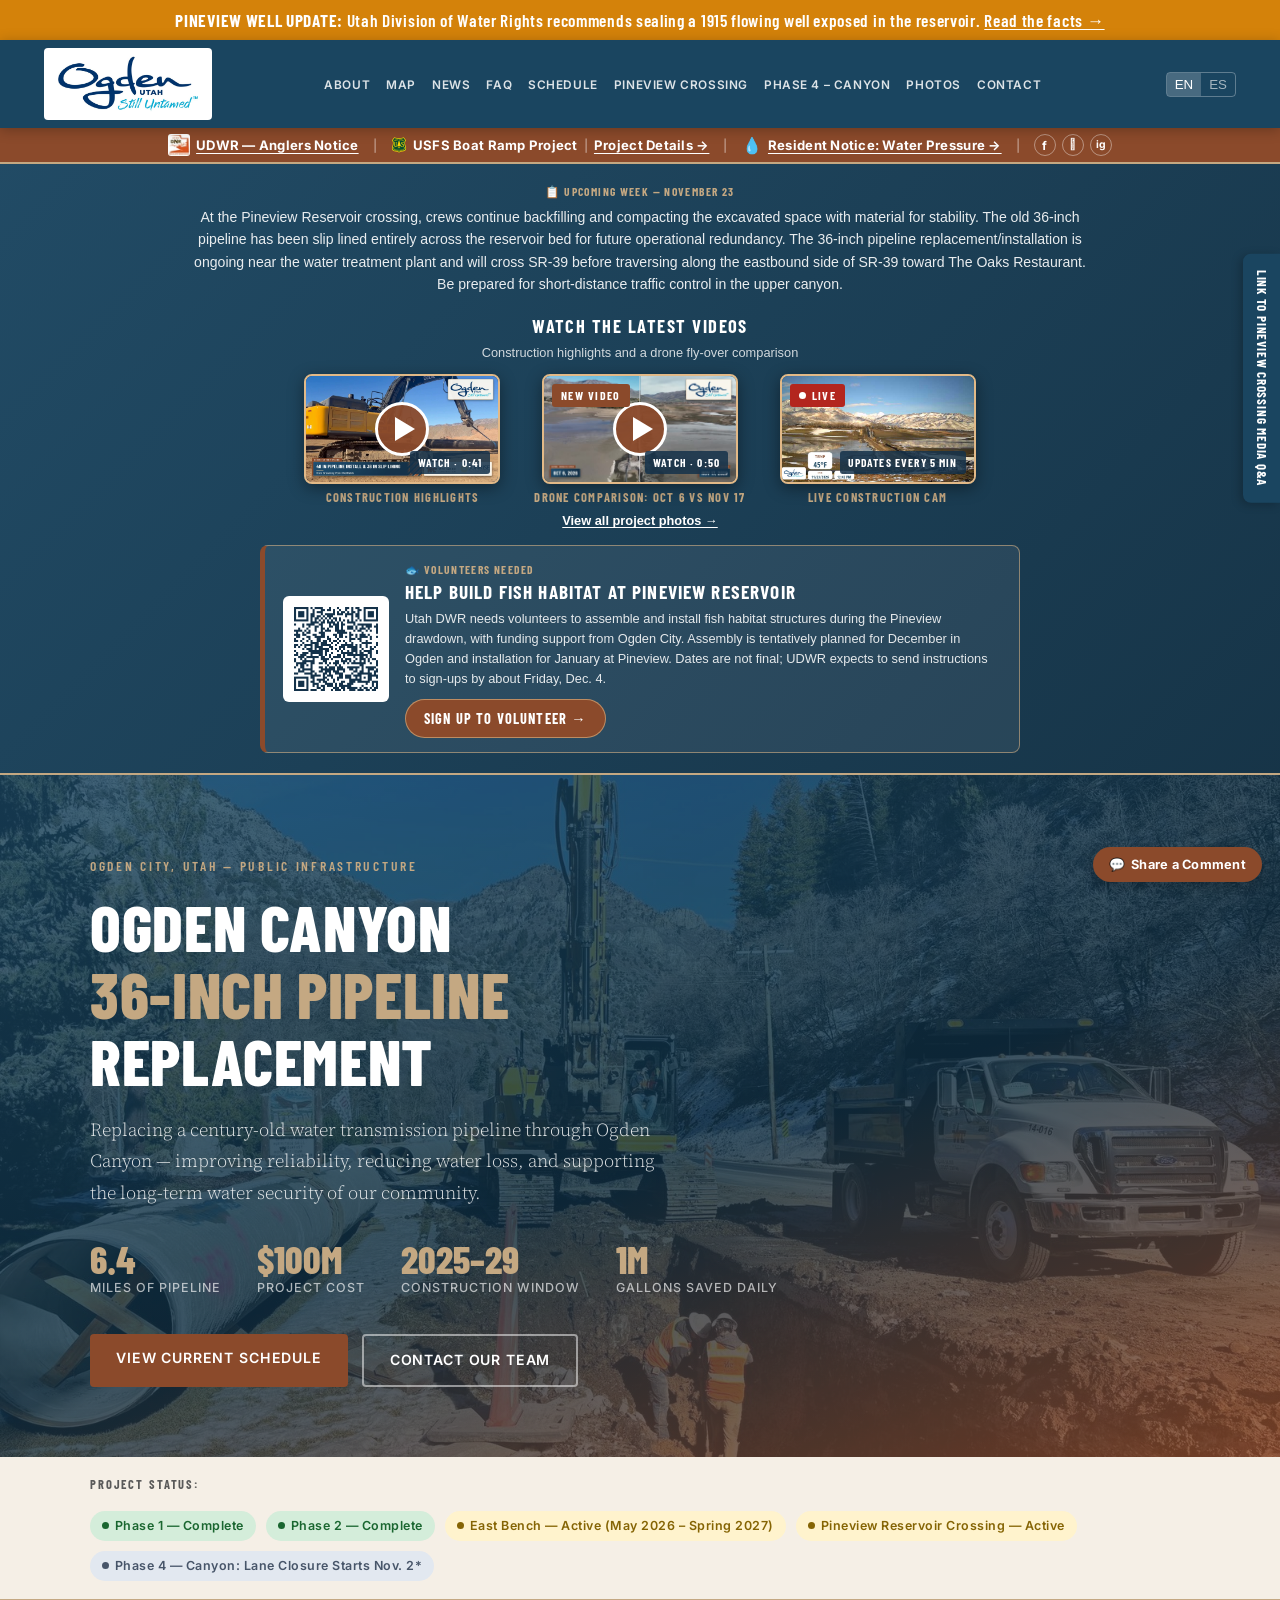
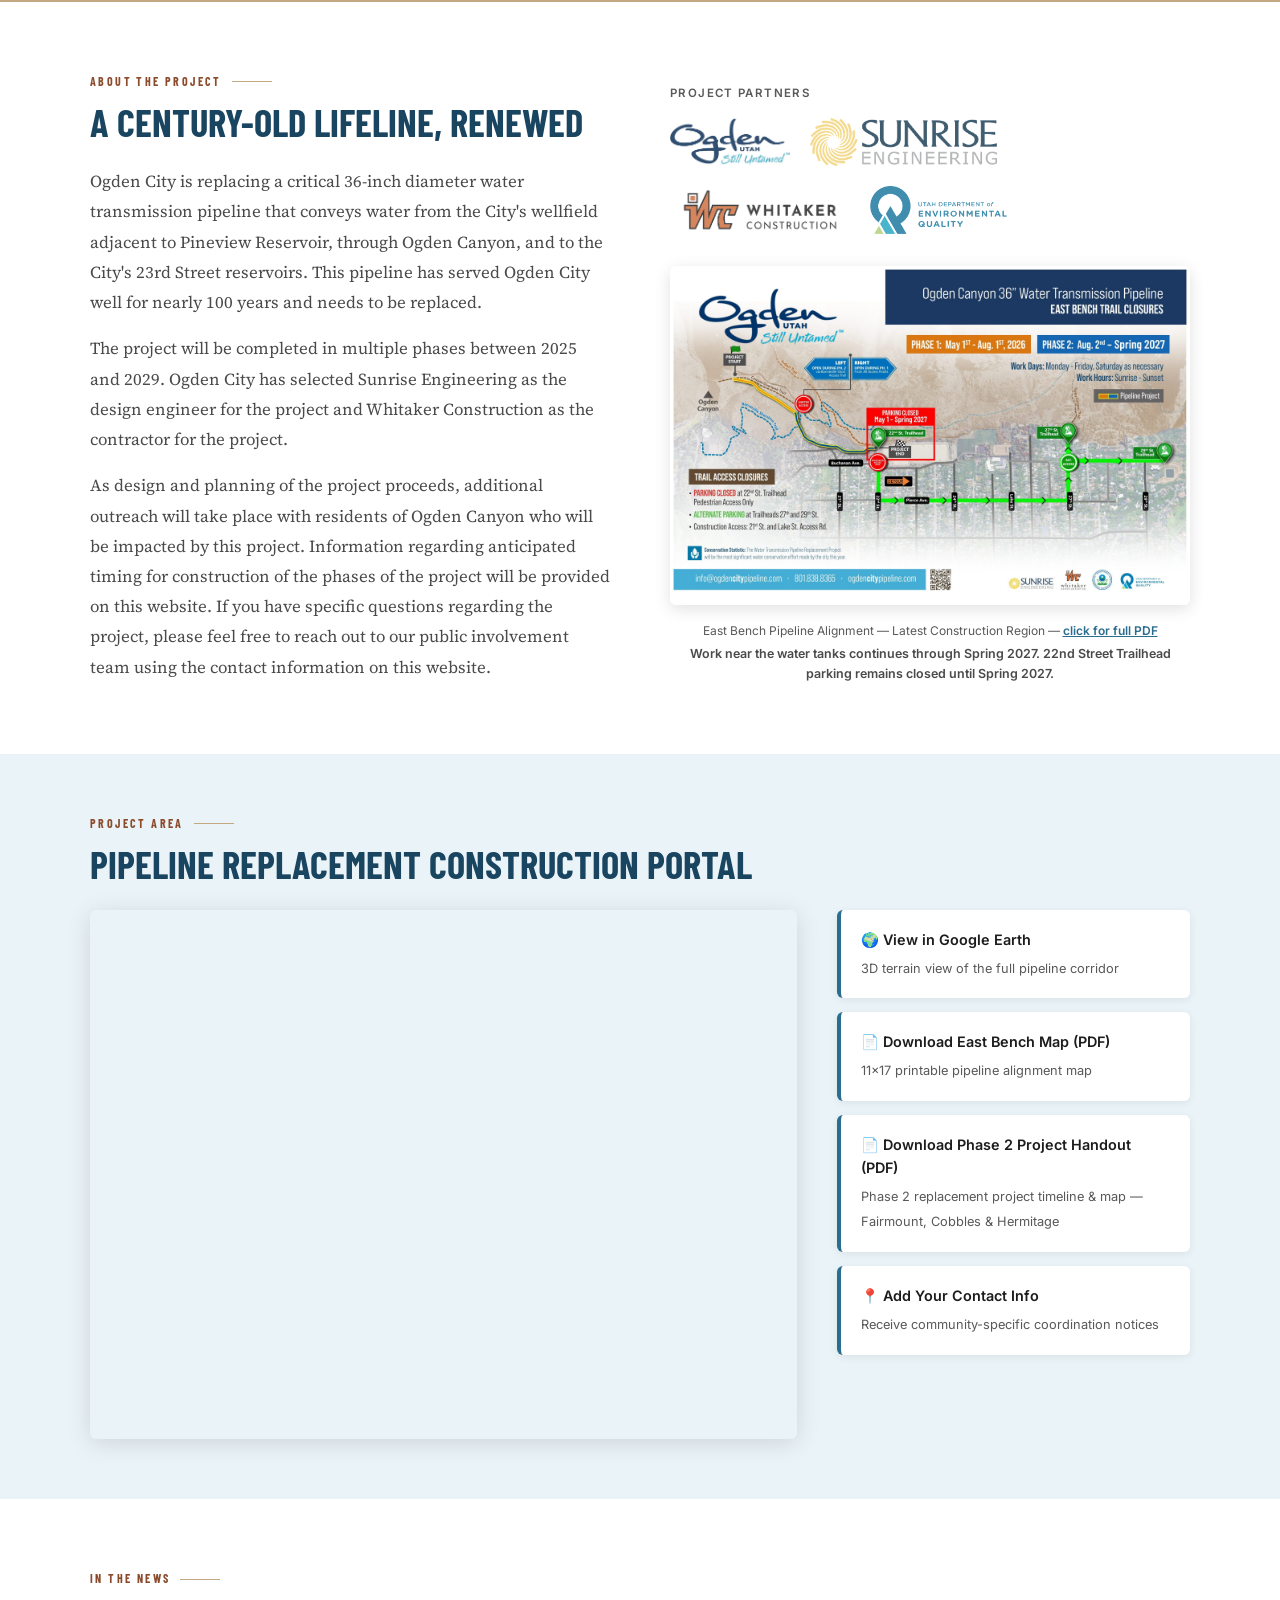
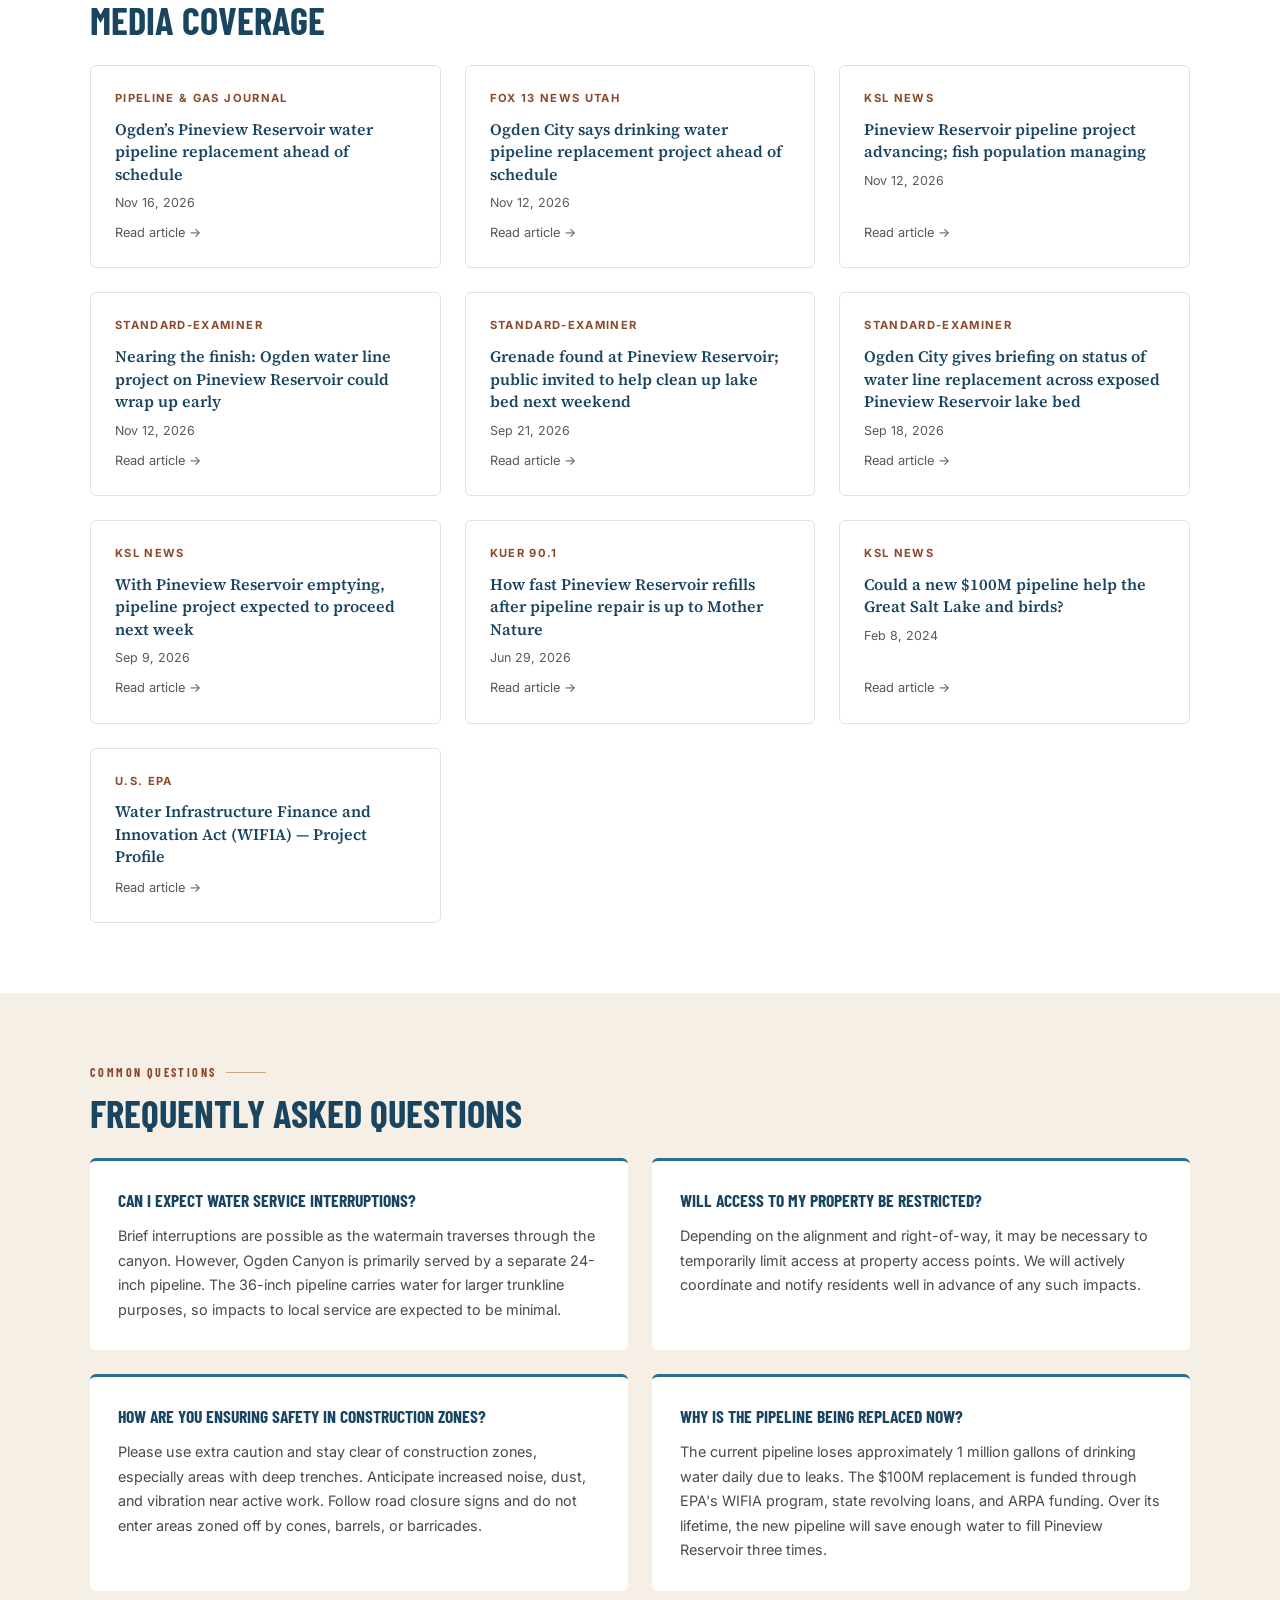
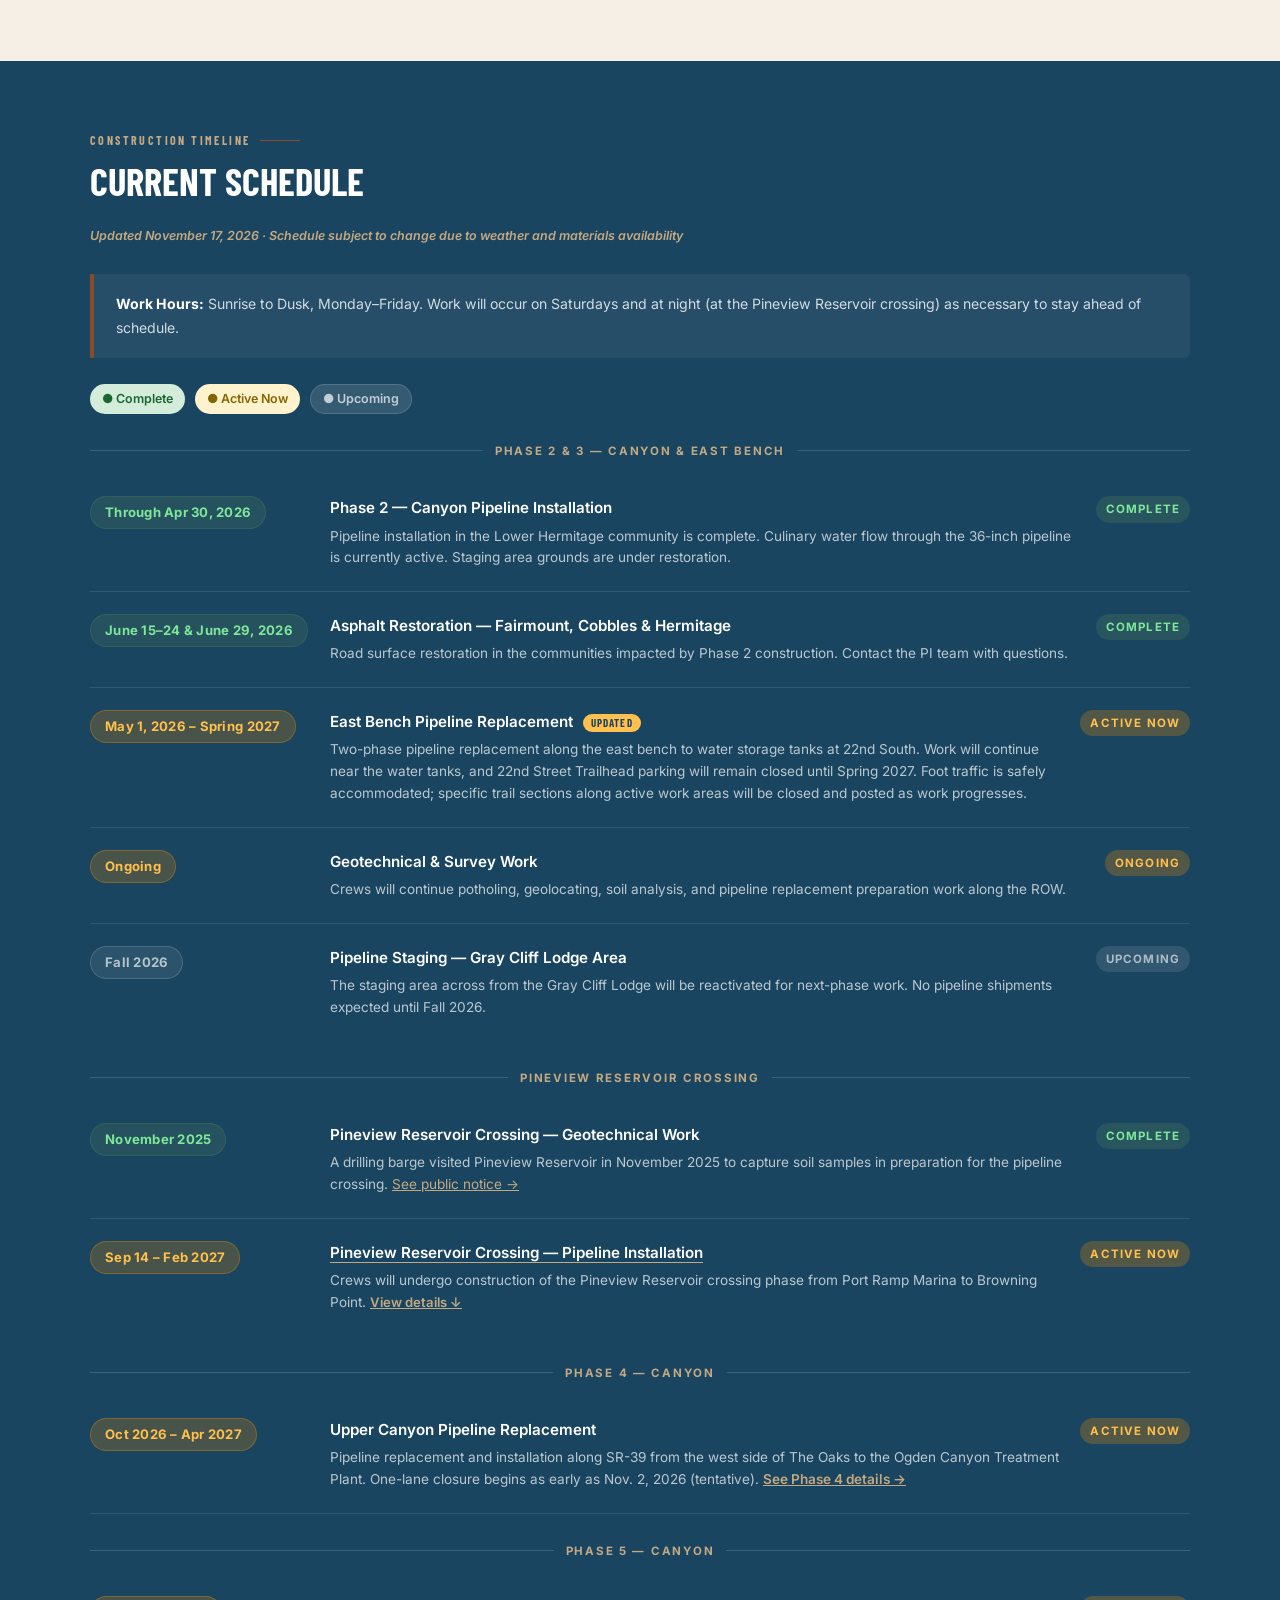
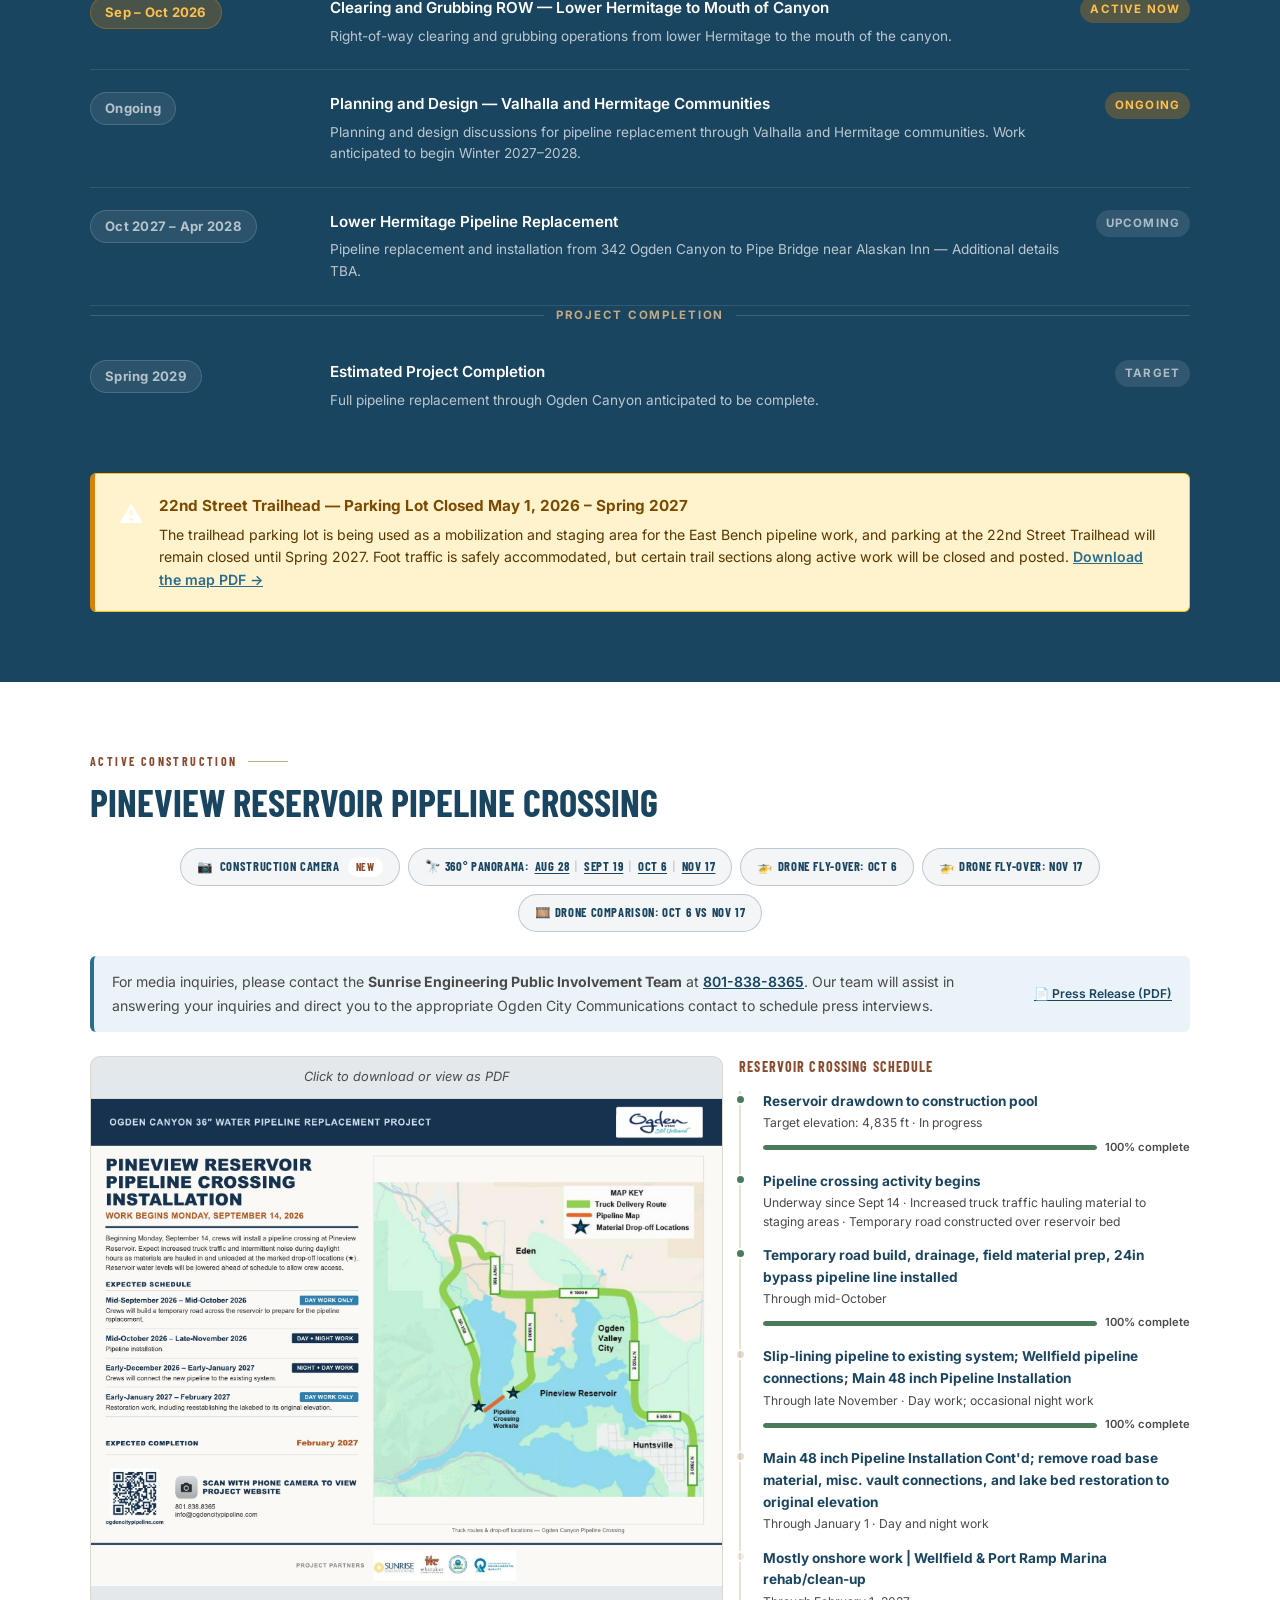
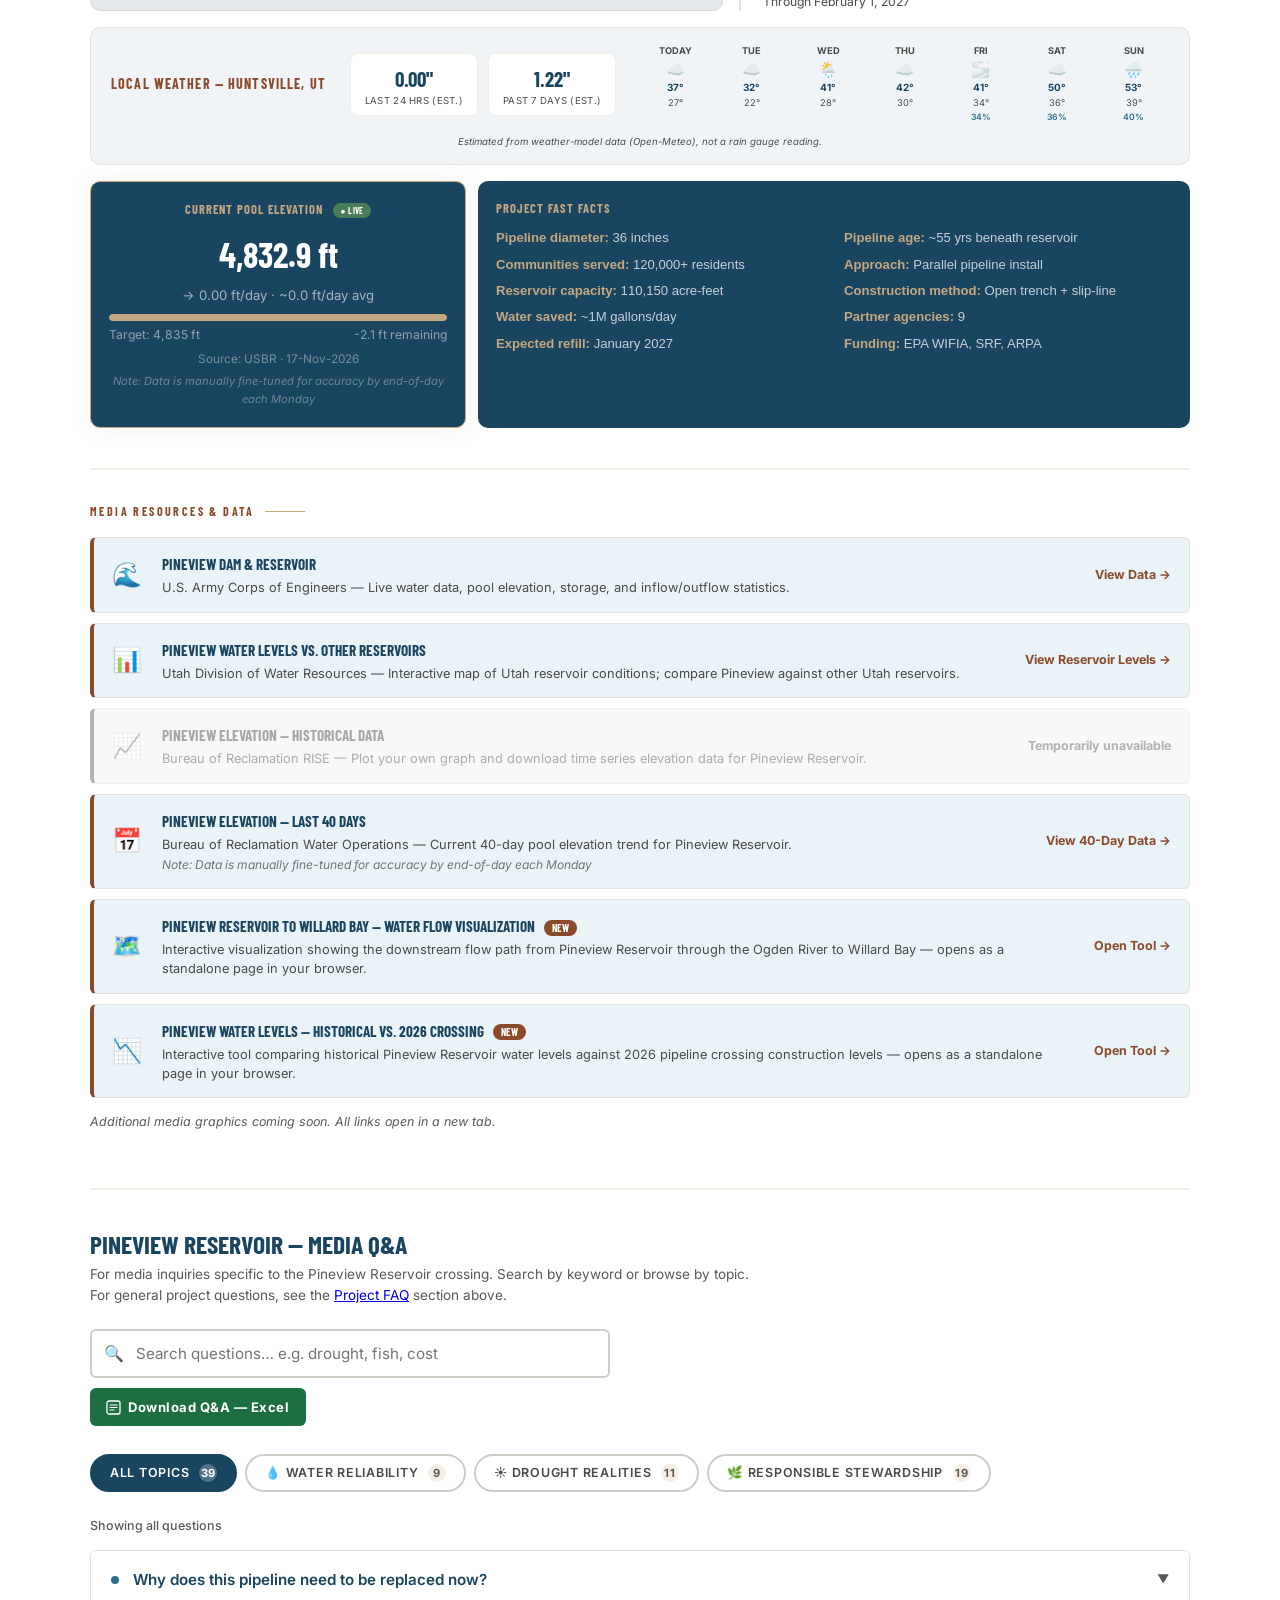
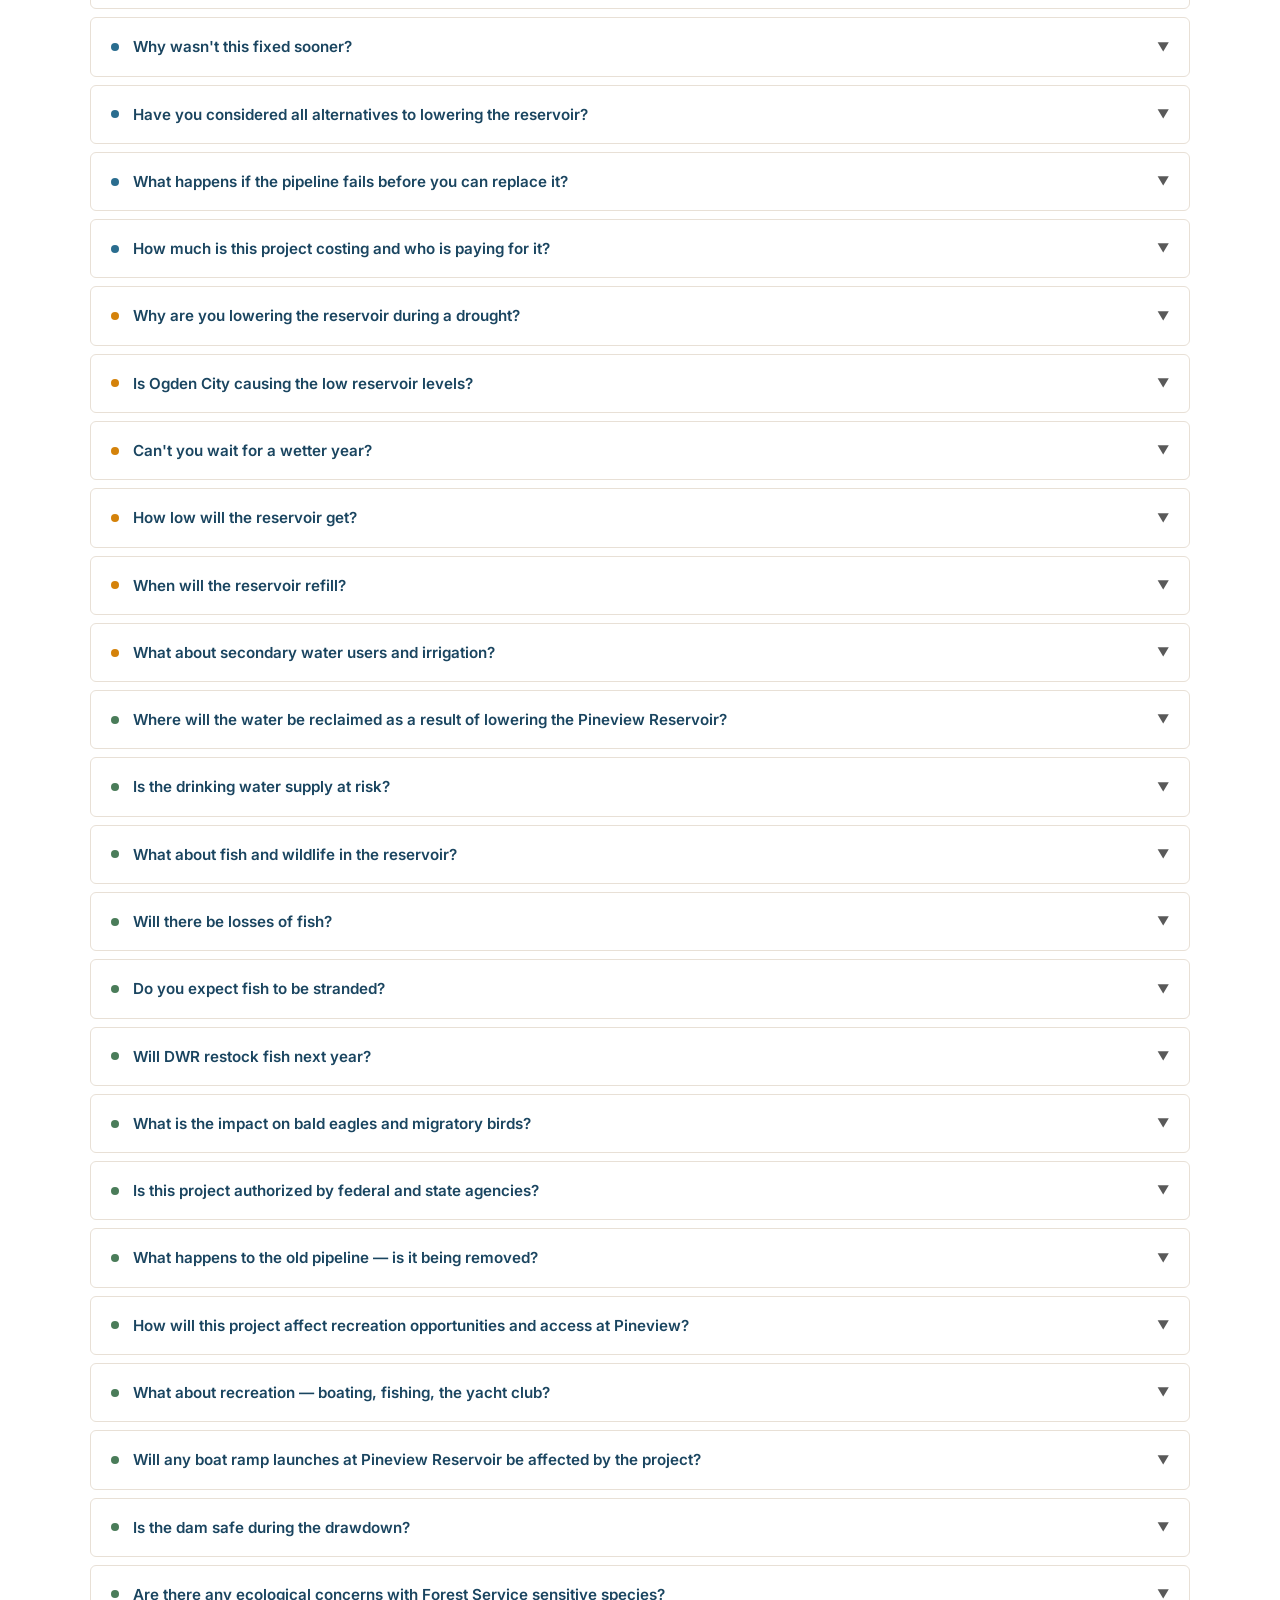
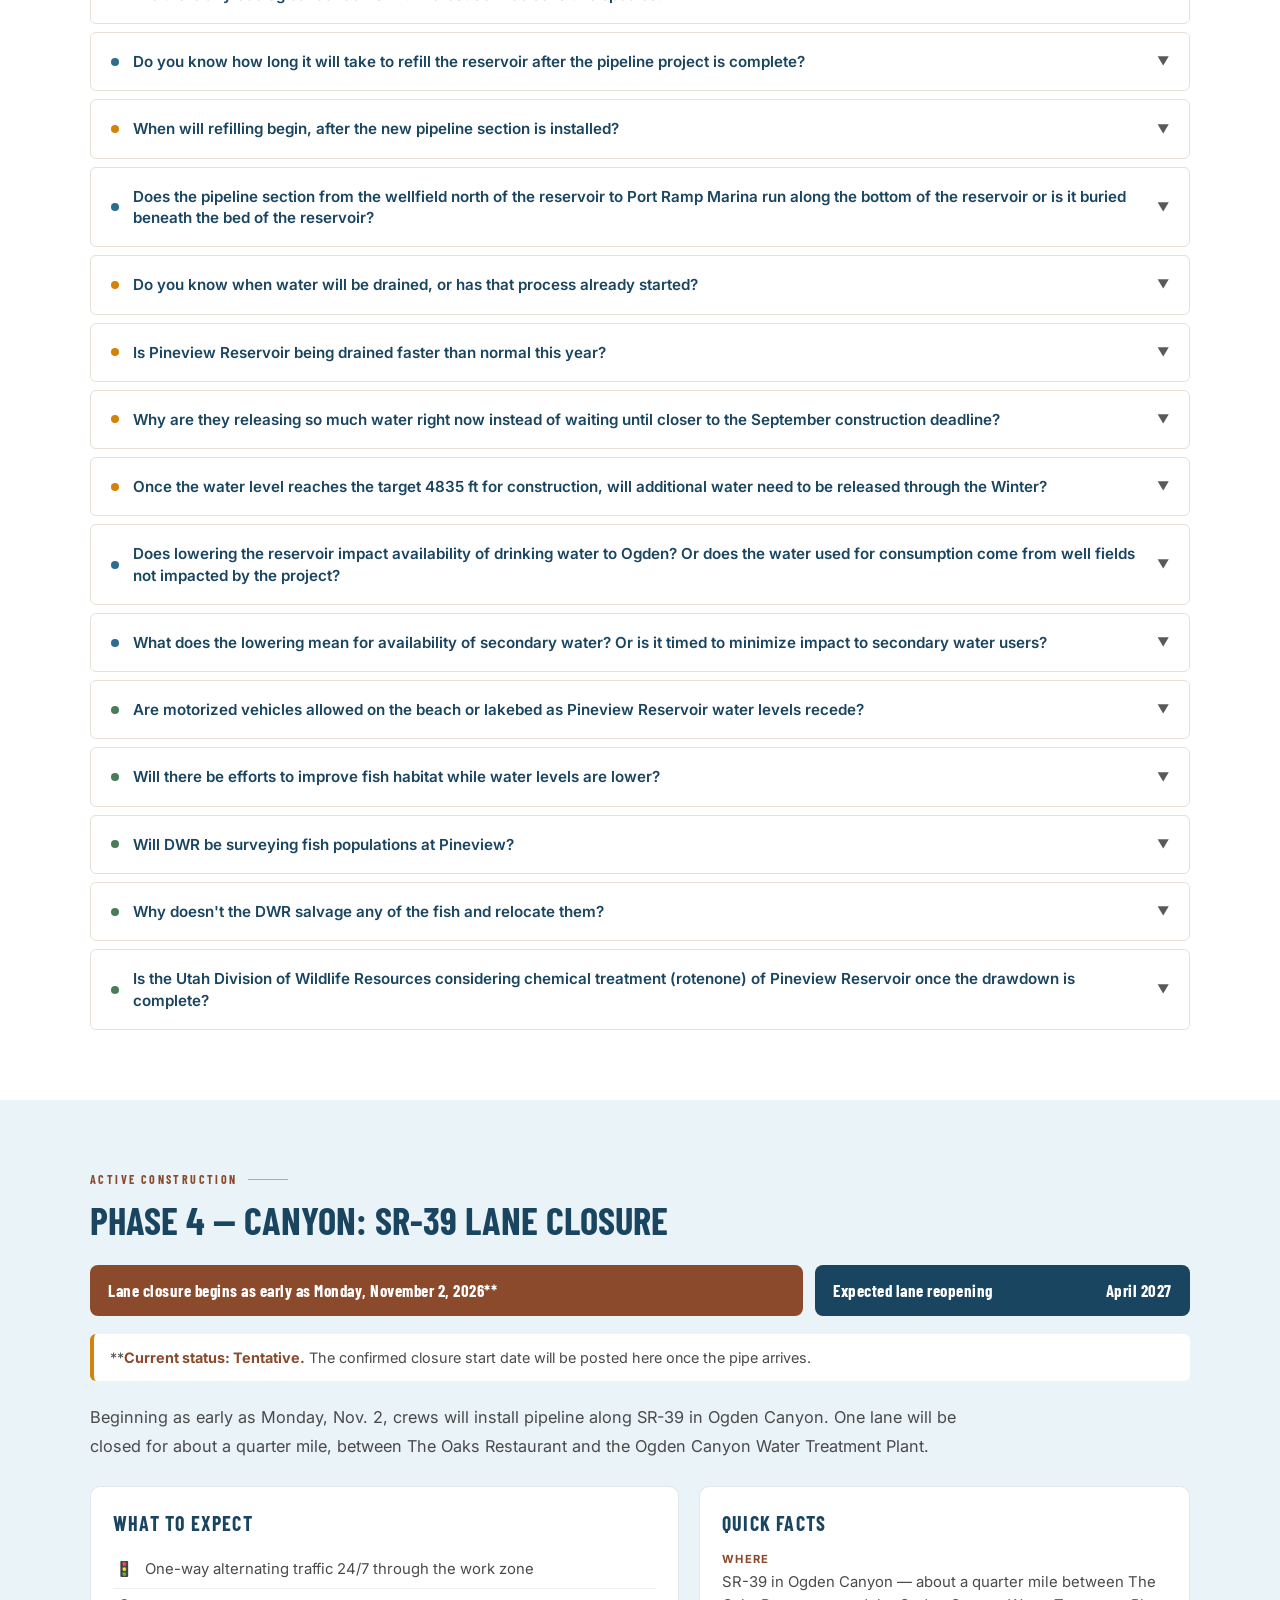
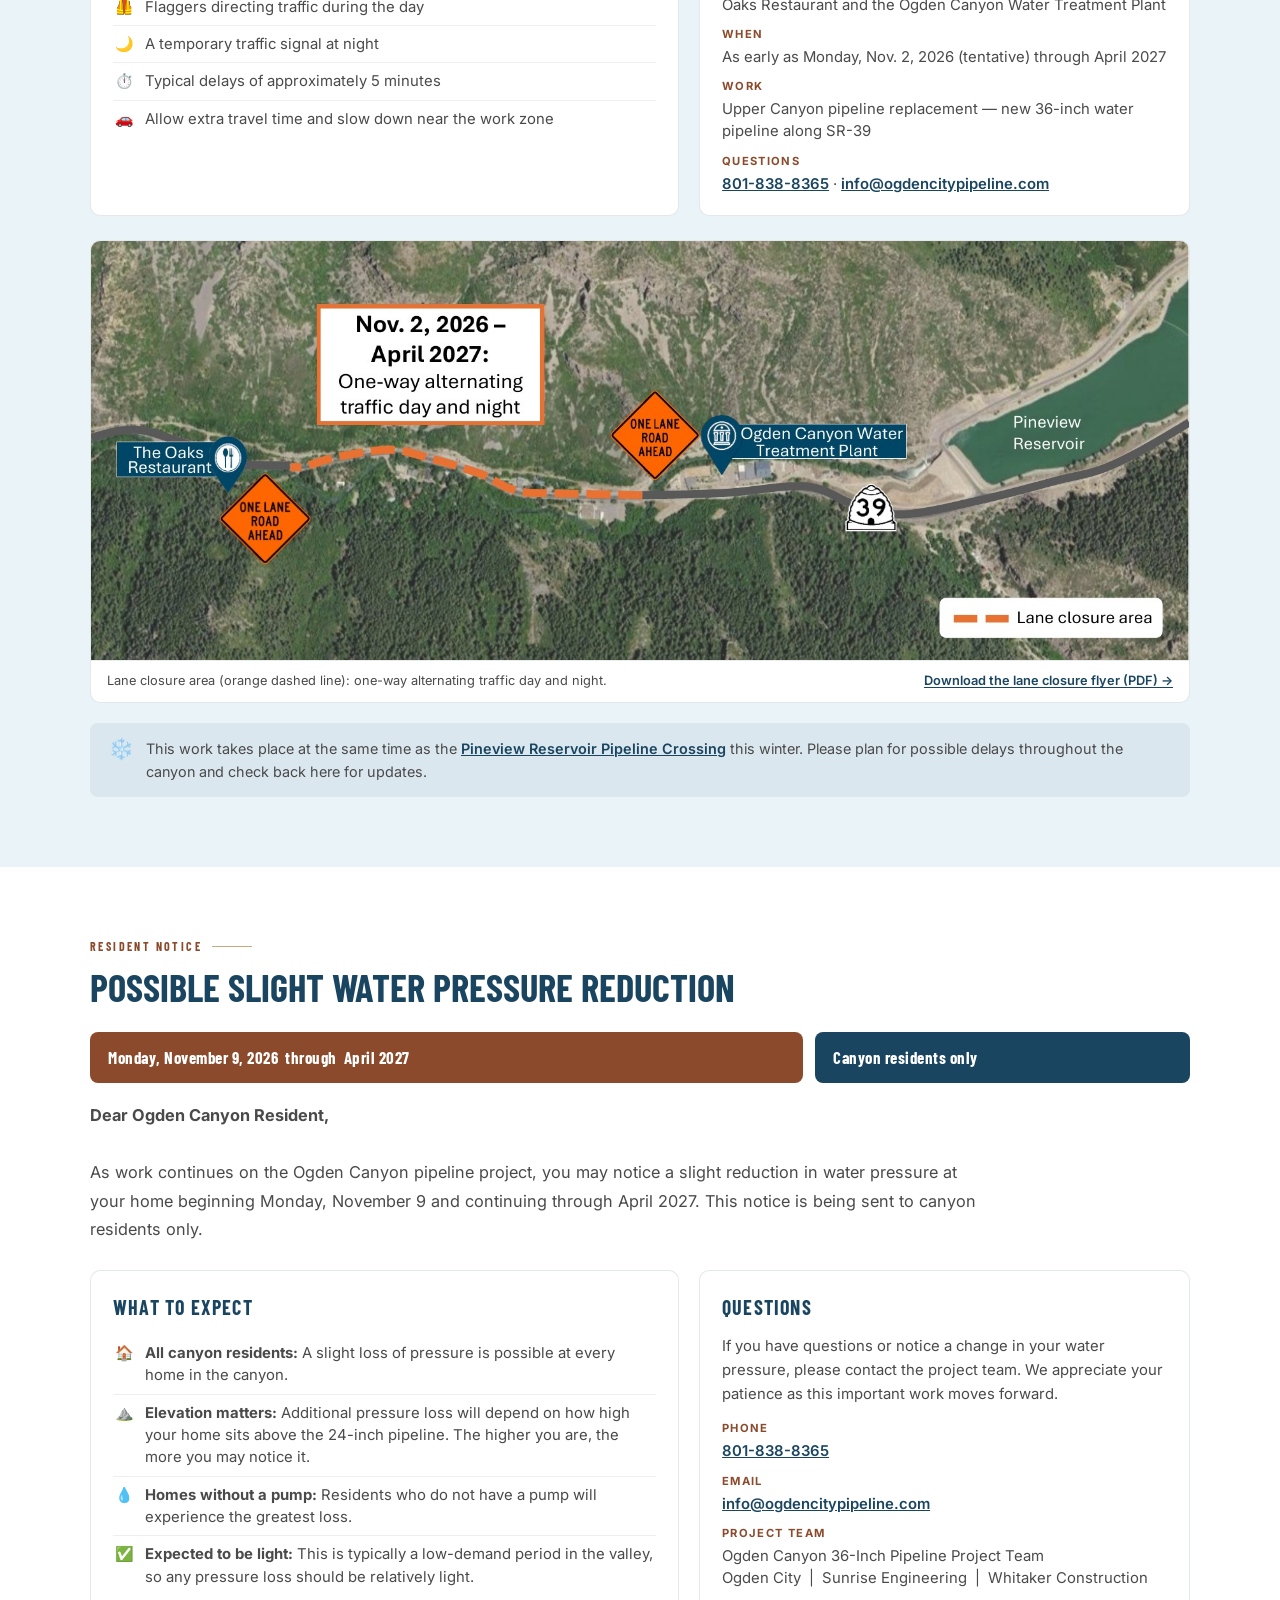
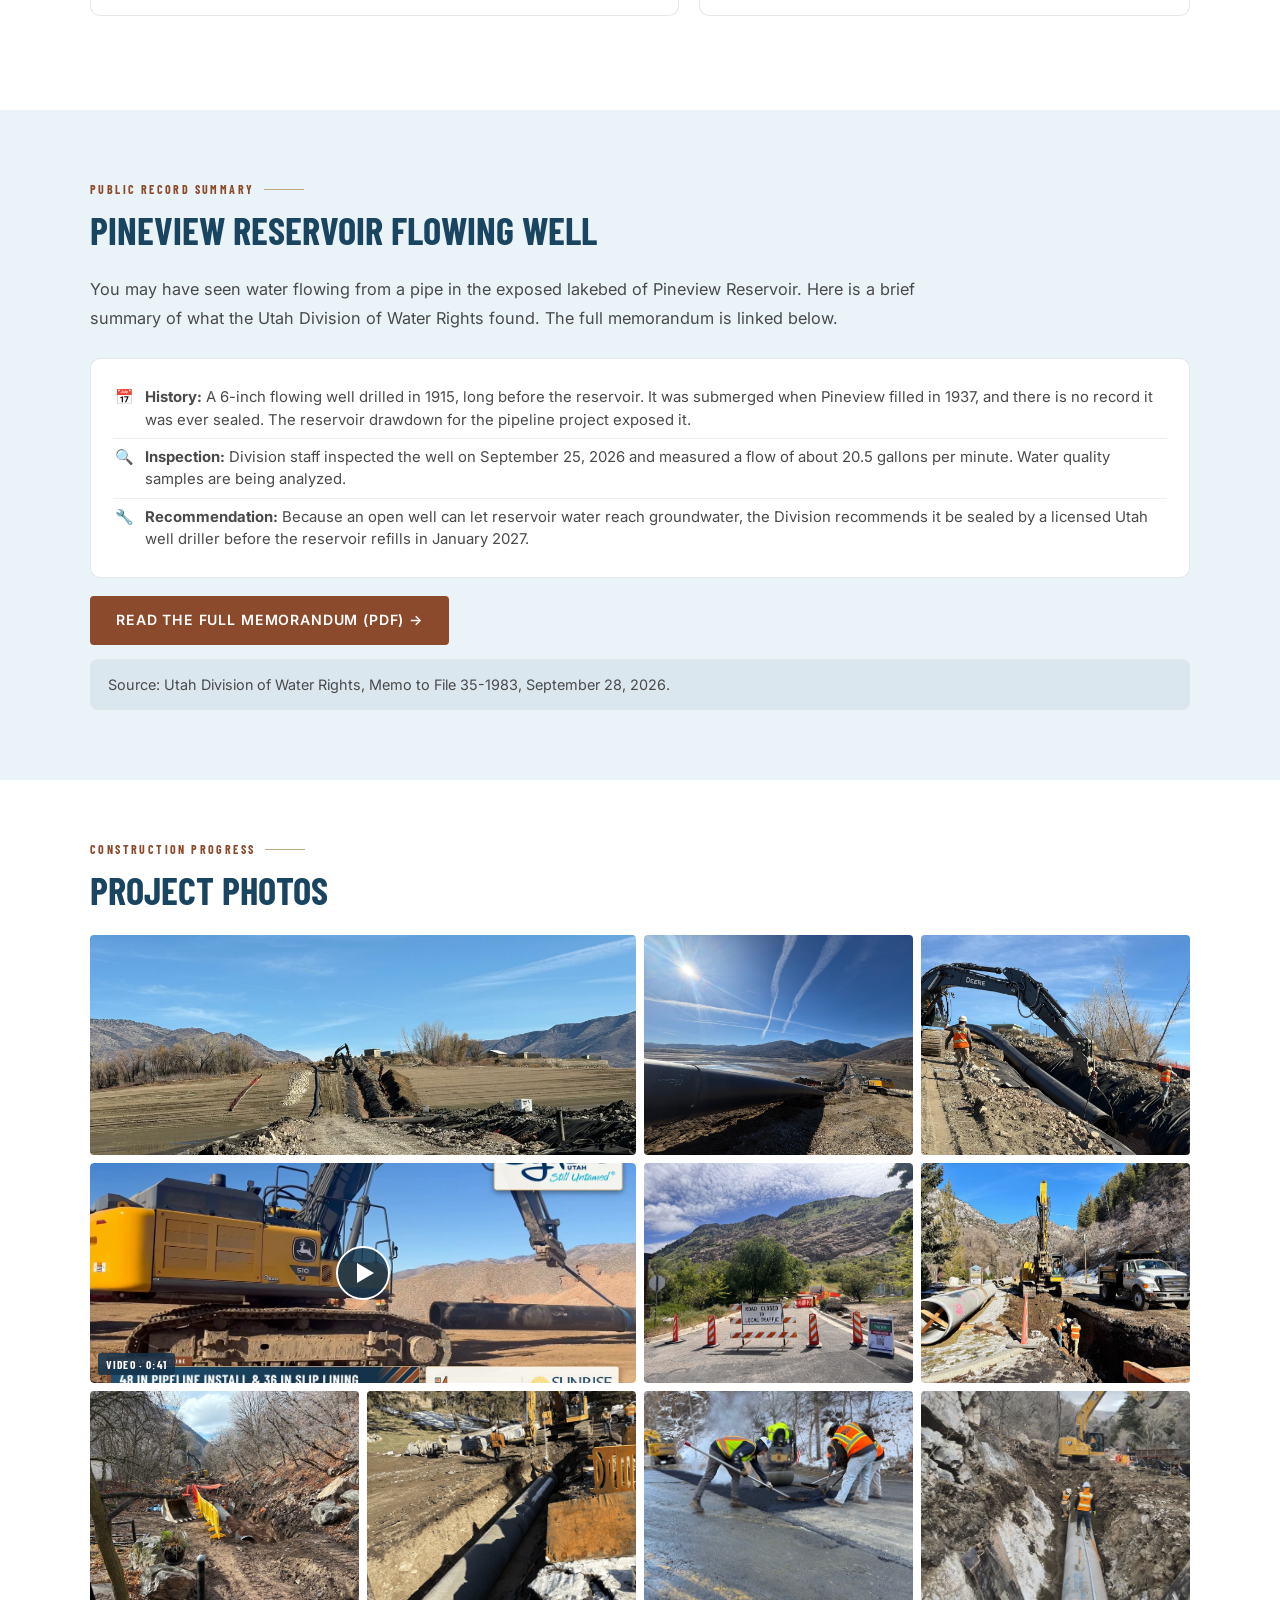
==== commit e0ff13a2: "Add volunteer sign-up call-out and short link" ====
--- a/index.html
+++ b/index.html
@@ -1654,7 +1654,6 @@
 <!-- Latest Notice bar. To hide when no notice is active, add the "hidden" attribute to the div below; to change the message, edit the latest_notice text in the translations table. -->
 <div id="latestNoticeBar" role="region" aria-label="Latest notices" style="background:var(--notice-amber);color:#fff;text-align:center;padding:8px 16px;font-family:'Barlow Condensed',sans-serif;font-size:1rem;font-weight:600;letter-spacing:0.04em;line-height:1.4;">
   <div data-i18n-html="latest_notice"><strong style="text-transform:uppercase;">Pineview Well Update:</strong> Utah Division of Water Rights recommends sealing a 1915 flowing well exposed in the reservoir. <a href="#well-memo" style="color:#fff;text-decoration:underline;text-underline-offset:2px;">Read the facts &rarr;</a></div>
-  <div data-i18n-html="latest_notice2" style="margin-top:4px;"><strong style="text-transform:uppercase;">Resident Notice:</strong> Possible slight water pressure reduction in Ogden Canyon, Nov. 9 &ndash; April 2027. <a href="#resident-notice" style="color:#fff;text-decoration:underline;text-underline-offset:2px;">View details &rarr;</a></div>
 </div>
 <!-- END LATEST NOTICE BAR -->
 
@@ -1716,8 +1715,8 @@
   </div>
   <span style="color:rgba(255,255,255,0.4);font-size:0.75rem;">|</span>
   <div style="display:flex;align-items:center;gap:6px;">
-    <span style="font-size:1rem;line-height:1;" aria-hidden="true">📷</span>
-    <a href="files/Pineview_Construction_Camera.html" target="_blank" rel="noopener" style="color:white;text-decoration:underline;font-weight:700;text-underline-offset:3px;" data-i18n="notice_camera">Construction Cam: (5min Updates)</a>
+    <span style="font-size:1rem;line-height:1;" aria-hidden="true">💧</span>
+    <a href="#resident-notice" style="color:white;text-decoration:underline;font-weight:700;text-underline-offset:3px;" data-i18n="notice_pressure">Resident Notice: Water Pressure →</a>
   </div>
   <span style="color:rgba(255,255,255,0.4);font-size:0.75rem;">|</span>
   <div style="display:flex;align-items:center;gap:6px;">
@@ -1761,6 +1760,17 @@
       </div>
       <div style="width:100%;text-align:center;margin-top:2px;">
         <a href="#gallery" style="font-family:'Open Sans',sans-serif;font-size:0.8rem;font-weight:600;color:#fff;text-decoration:underline;text-underline-offset:2px;" data-i18n="wk_photos_all">View all project photos &rarr;</a>
+      </div>
+      <div id="volunteer" style="width:100%;display:flex;justify-content:center;margin-top:12px;">
+        <div style="display:flex;flex-wrap:wrap;align-items:center;justify-content:center;gap:16px;max-width:760px;background:rgba(255,255,255,0.07);border:1px solid rgba(226,185,135,0.55);border-left:5px solid var(--canyon-rust);border-radius:8px;padding:14px 18px;text-align:left;">
+          <a href="https://docs.google.com/forms/d/e/1FAIpQLSegiLu_0bjRDSHAW3XsMjF_I0CJxjuECIrikrliYyfSctTO4g/viewform" target="_blank" rel="noopener" aria-label="Open the Pineview Fish Habitat Volunteer Sign-Up form" style="flex:none;background:#fff;border-radius:6px;padding:5px;line-height:0;display:block;"><img src="images/pineview-habitat-volunteer-qr.png" alt="QR code linking to the Pineview Fish Habitat Volunteer Sign-Up form" width="96" height="96" style="display:block;"></a>
+          <div style="flex:1 1 320px;min-width:240px;">
+            <div style="font-family:'Barlow Condensed',sans-serif;font-size:0.72rem;font-weight:700;text-transform:uppercase;letter-spacing:0.12em;color:var(--canyon-stone);" data-i18n="vol_label">🐟 Volunteers needed</div>
+            <div style="font-family:'Barlow Condensed',sans-serif;font-size:1.2rem;font-weight:700;text-transform:uppercase;letter-spacing:0.06em;color:#fff;line-height:1.2;margin-top:2px;" data-i18n="vol_title">Help build fish habitat at Pineview Reservoir</div>
+            <div style="font-family:'Open Sans',sans-serif;font-size:0.8rem;color:rgba(255,255,255,0.88);line-height:1.55;margin-top:6px;" data-i18n="vol_body">Utah DWR needs volunteers to assemble and install fish habitat structures during the Pineview drawdown, with funding support from Ogden City. Assembly is tentatively planned for December in Ogden and installation for January at Pineview. Dates are not final; UDWR expects to send instructions to sign-ups by about Friday, Dec. 4.</div>
+            <a href="https://docs.google.com/forms/d/e/1FAIpQLSegiLu_0bjRDSHAW3XsMjF_I0CJxjuECIrikrliYyfSctTO4g/viewform" target="_blank" rel="noopener" style="display:inline-block;margin-top:10px;background:var(--canyon-rust);color:#fff;text-decoration:none;font-family:'Barlow Condensed',sans-serif;font-size:0.9rem;font-weight:700;letter-spacing:0.08em;text-transform:uppercase;padding:7px 18px;border-radius:20px;border:1px solid rgba(226,185,135,0.6);" data-i18n="vol_btn">Sign up to volunteer →</a>
+          </div>
+        </div>
       </div>
     </div>
   </div>
@@ -3749,6 +3759,7 @@
 
     // Notice bar
     notice_udwr:   { en: 'UDWR — Anglers Notice',          es: 'UDWR — Aviso para Pescadores' },
+    notice_pressure: { en: 'Resident Notice: Water Pressure \u2192', es: 'Aviso a Residentes: Presi\u00f3n del Agua \u2192' },
     notice_camera: { en: 'Construction Cam: (5min Updates)', es: 'Cámara de Construcción: (Actualizaciones cada 5 min)' },
     latest_notice: { en: '<strong style="text-transform:uppercase;">Pineview Well Update:</strong> Utah Division of Water Rights recommends sealing a 1915 flowing well exposed in the reservoir. <a href="#well-memo" style="color:#fff;text-decoration:underline;text-underline-offset:2px;">Read the facts &rarr;</a>', es: '<strong style="text-transform:uppercase;">Actualización del Pozo de Pineview:</strong> La División de Derechos de Agua de Utah recomienda sellar un pozo de flujo libre de 1915 expuesto en el embalse. <a href="#well-memo" style="color:#fff;text-decoration:underline;text-underline-offset:2px;">Lea los hechos &rarr;</a>' },
     latest_notice2: { en: '<strong style="text-transform:uppercase;">Resident Notice:</strong> Possible slight water pressure reduction in Ogden Canyon, Nov. 9 &ndash; April 2027. <a href="#resident-notice" style="color:#fff;text-decoration:underline;text-underline-offset:2px;">View details &rarr;</a>', es: '<strong style="text-transform:uppercase;">Aviso a Residentes:</strong> Posible ligera reducción de la presión del agua en Ogden Canyon, del 9 de nov. a abril de 2027. <a href="#resident-notice" style="color:#fff;text-decoration:underline;text-underline-offset:2px;">Ver detalles &rarr;</a>' },
@@ -3837,6 +3848,10 @@
     wk_video_cap: { en: 'Watch the latest videos', es: 'Vea los videos m\u00e1s recientes' },
     wk_video_sub: { en: 'Construction highlights and a drone fly-over comparison', es: 'Lo m\u00e1s destacado de la construcci\u00f3n y una comparaci\u00f3n de sobrevuelos con dron' },
     wk_v1: { en: 'Construction highlights', es: 'Lo m\u00e1s destacado de la obra' },
+    vol_label: { en: '\u{1F41F} Volunteers needed', es: '\u{1F41F} Se necesitan voluntarios' },
+    vol_title: { en: 'Help build fish habitat at Pineview Reservoir', es: 'Ayude a crear h\u00e1bitat para peces en el embalse Pineview' },
+    vol_body: { en: 'Utah DWR needs volunteers to assemble and install fish habitat structures during the Pineview drawdown, with funding support from Ogden City. Assembly is tentatively planned for December in Ogden and installation for January at Pineview. Dates are not final; UDWR expects to send instructions to sign-ups by about Friday, Dec. 4.', es: 'El UDWR necesita voluntarios para armar e instalar estructuras de h\u00e1bitat para peces durante el descenso del nivel de Pineview, con apoyo financiero de Ogden City. El armado est\u00e1 previsto tentativamente para diciembre en Ogden y la instalaci\u00f3n para enero en Pineview. Las fechas a\u00fan no son definitivas; el UDWR espera enviar instrucciones a los inscritos alrededor del viernes 4 de diciembre.' },
+    vol_btn: { en: 'Sign up to volunteer \u2192', es: 'Inscr\u00edbase como voluntario \u2192' },
     wk_cam: { en: 'Live construction cam', es: 'C\u00e1mara de construcci\u00f3n en vivo' },
     wk_cam_badge: { en: 'Updates every 5 min', es: 'Cada 5 min' },
     wk_v2: { en: 'Drone comparison: Oct 6 vs Nov 17', es: 'Comparaci\u00f3n con dron: 6 oct vs 17 nov' },
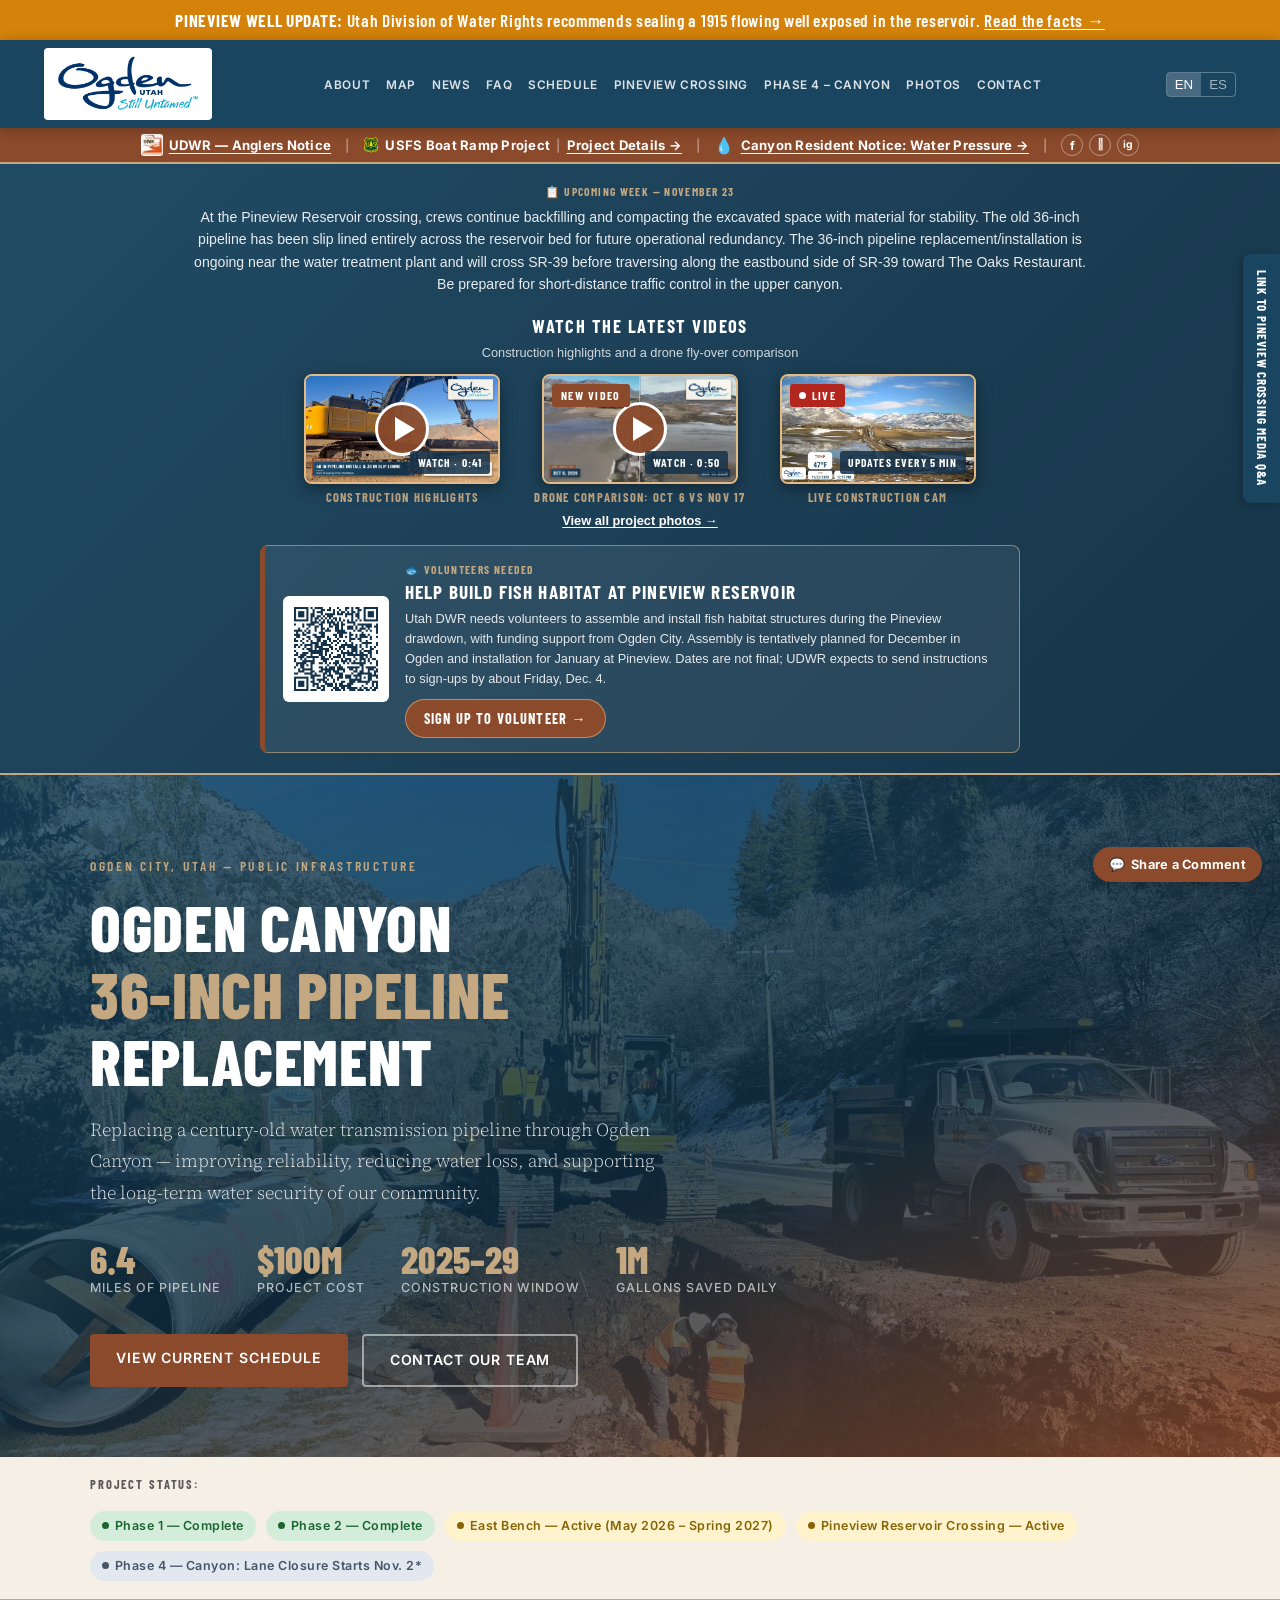
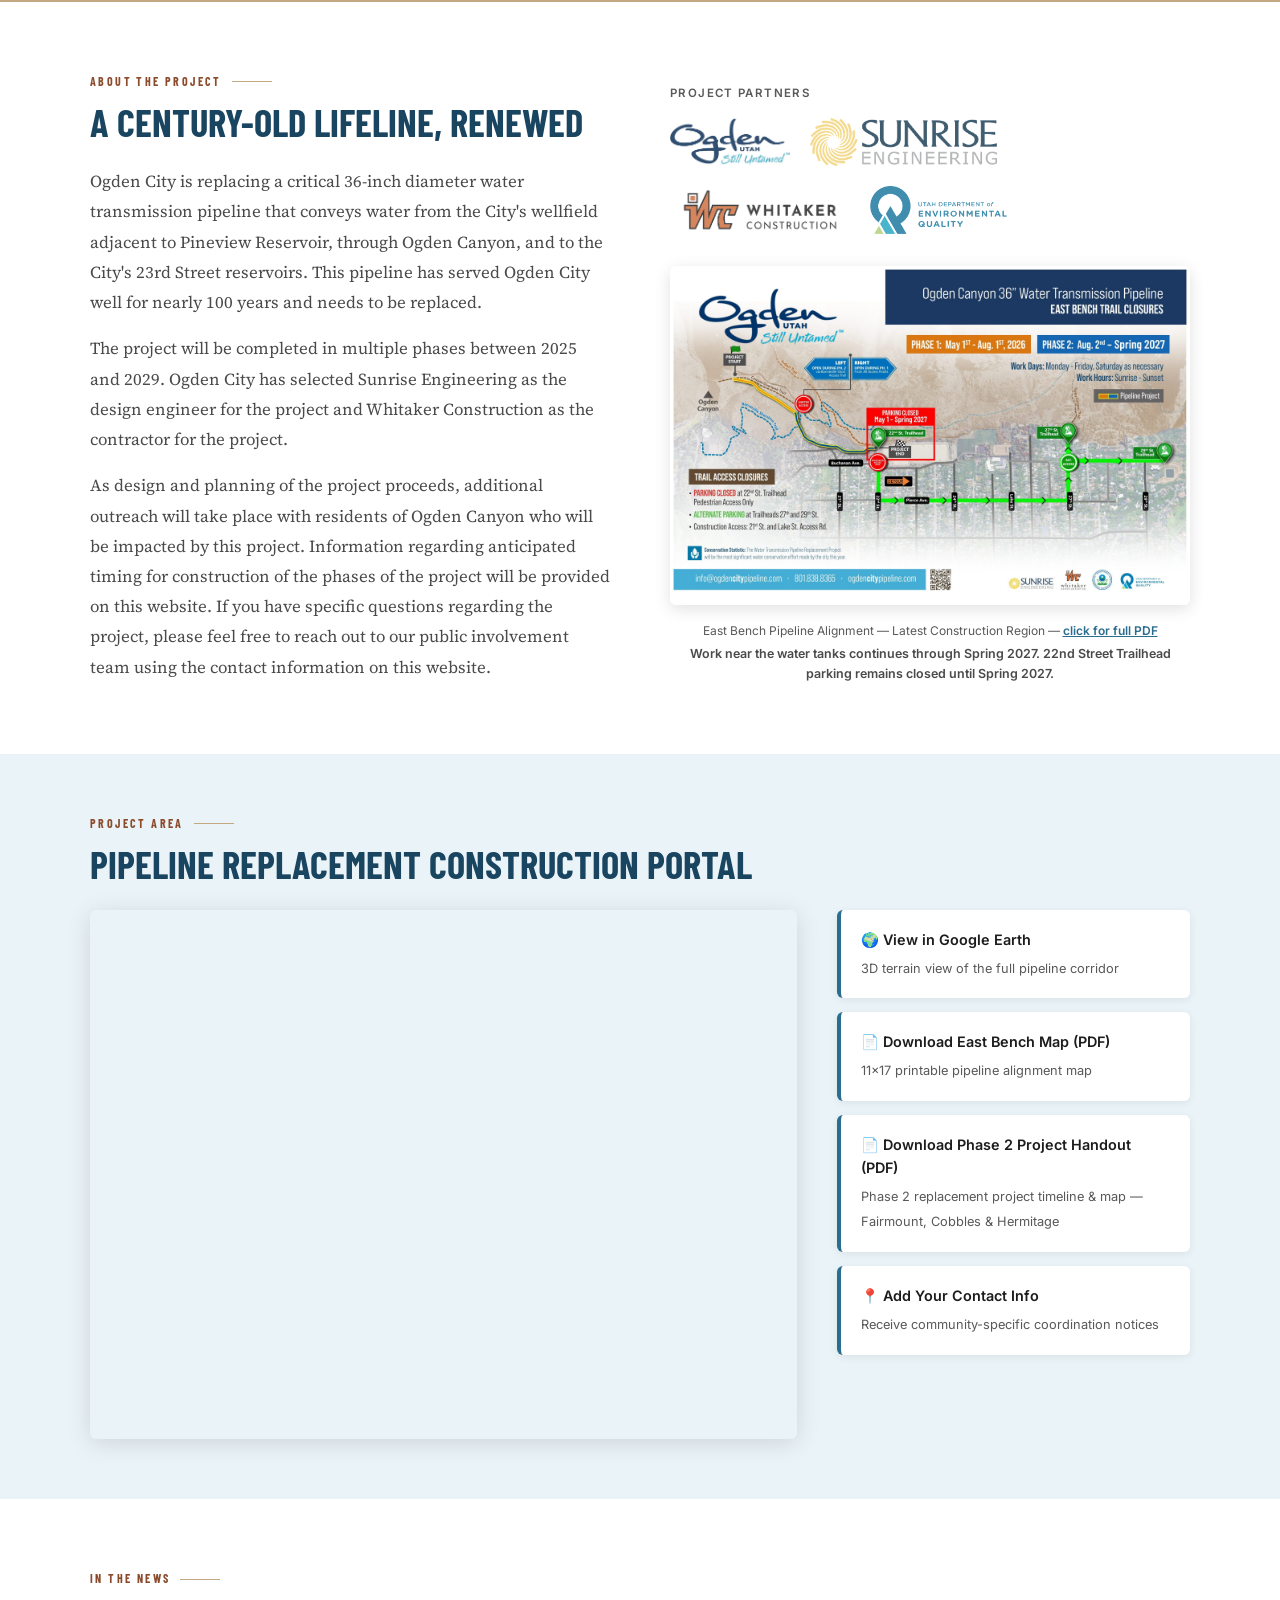
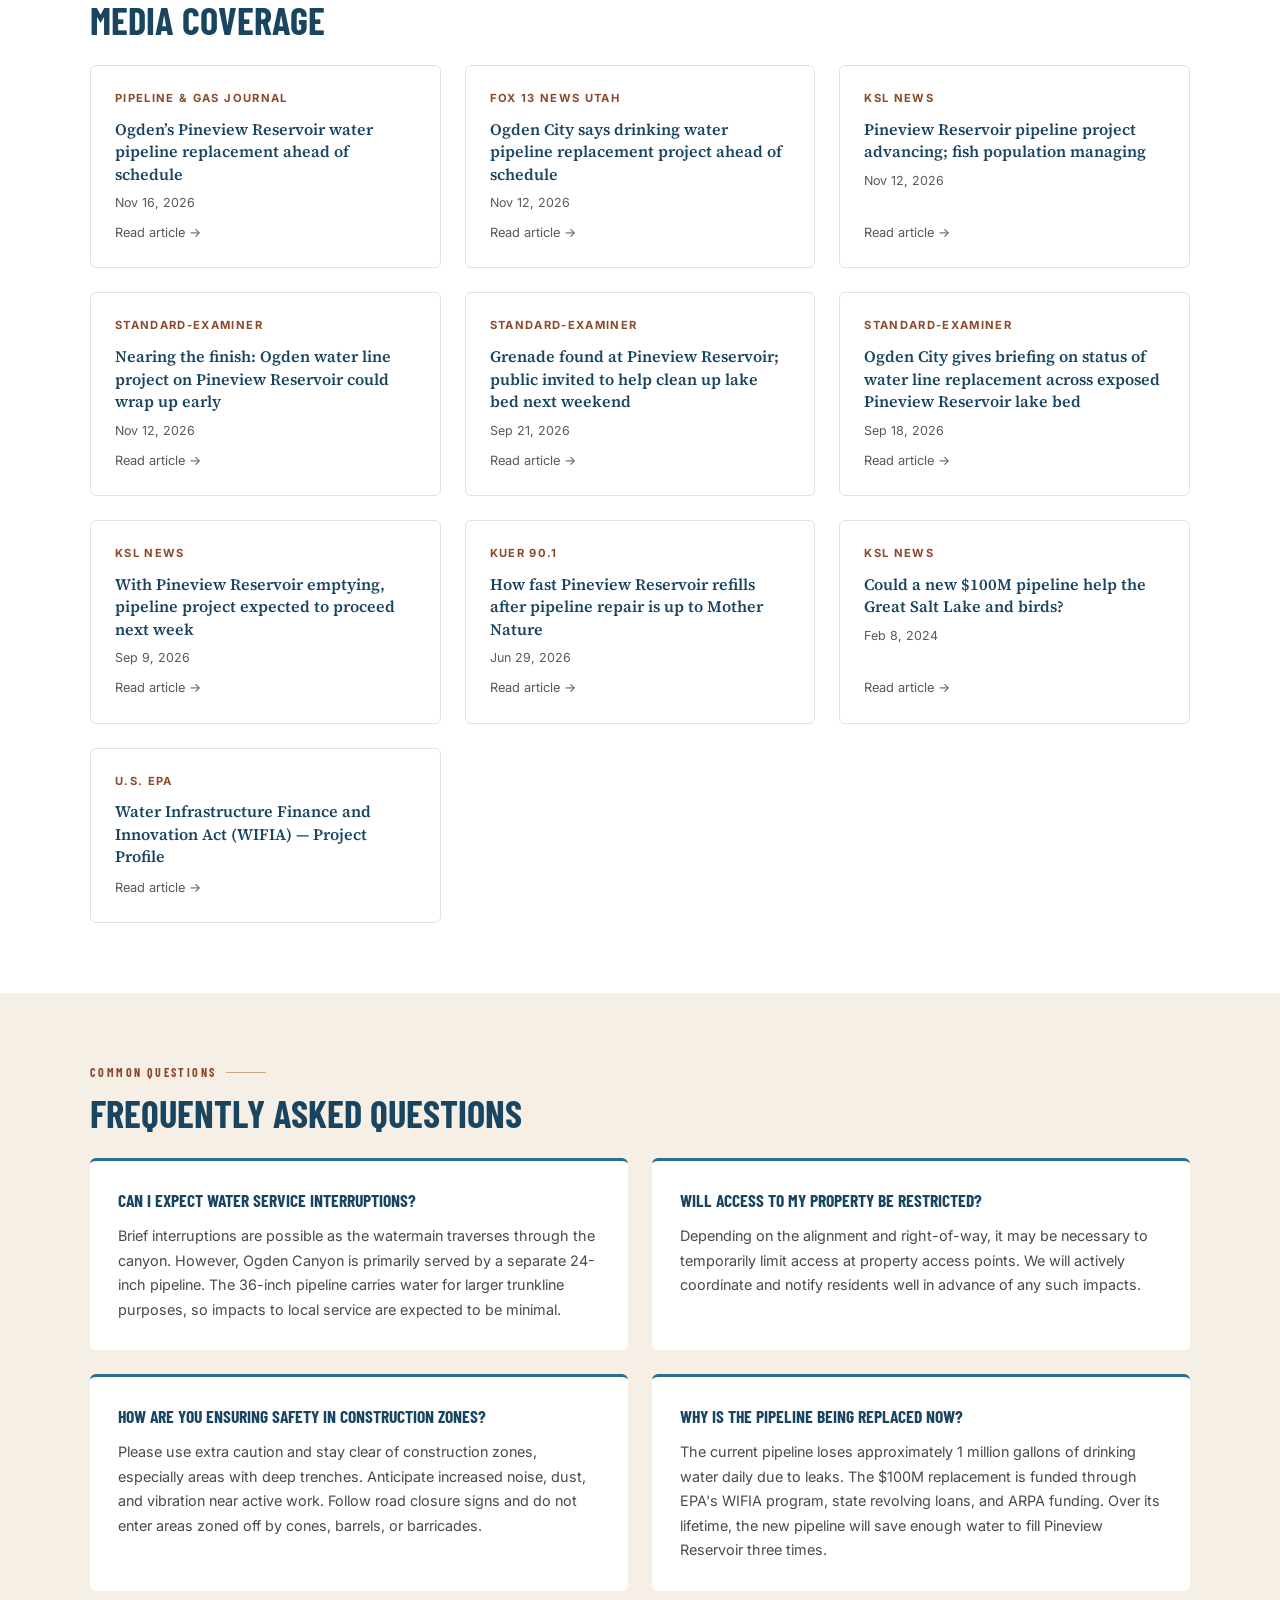
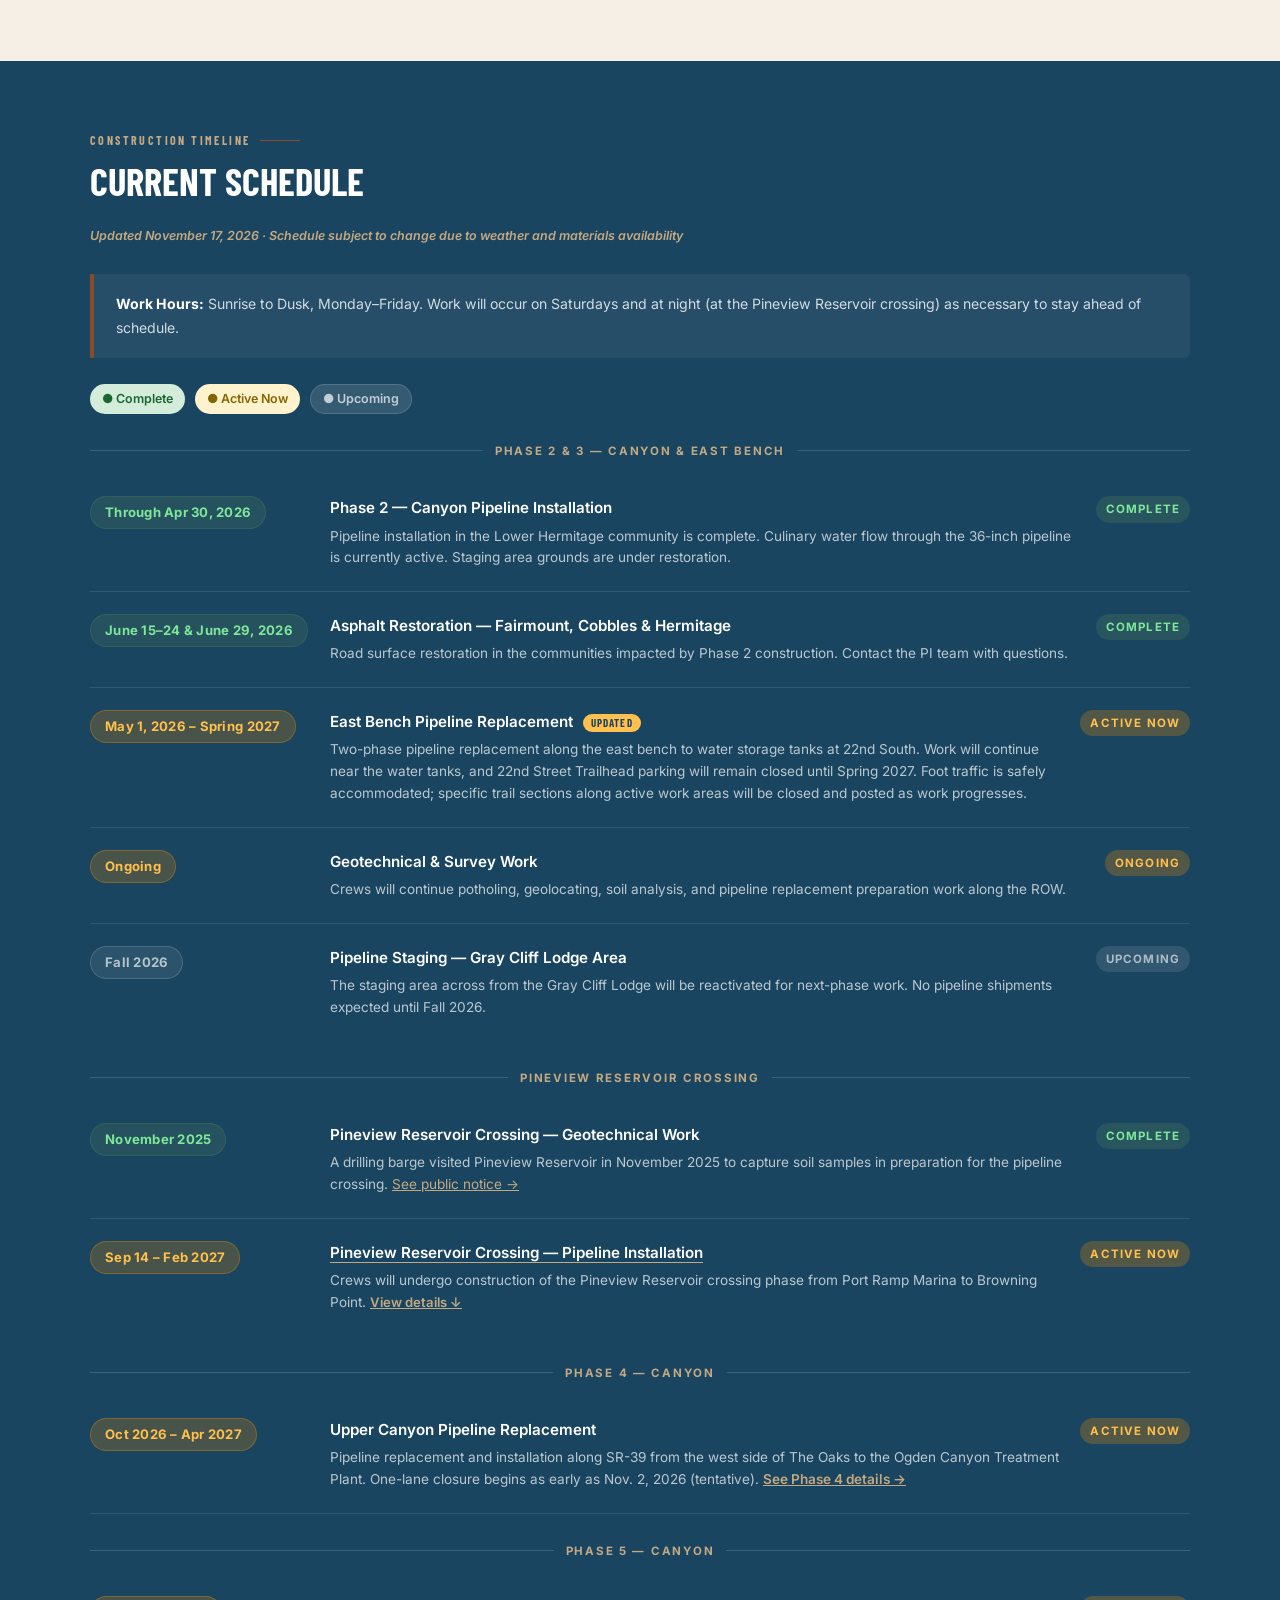
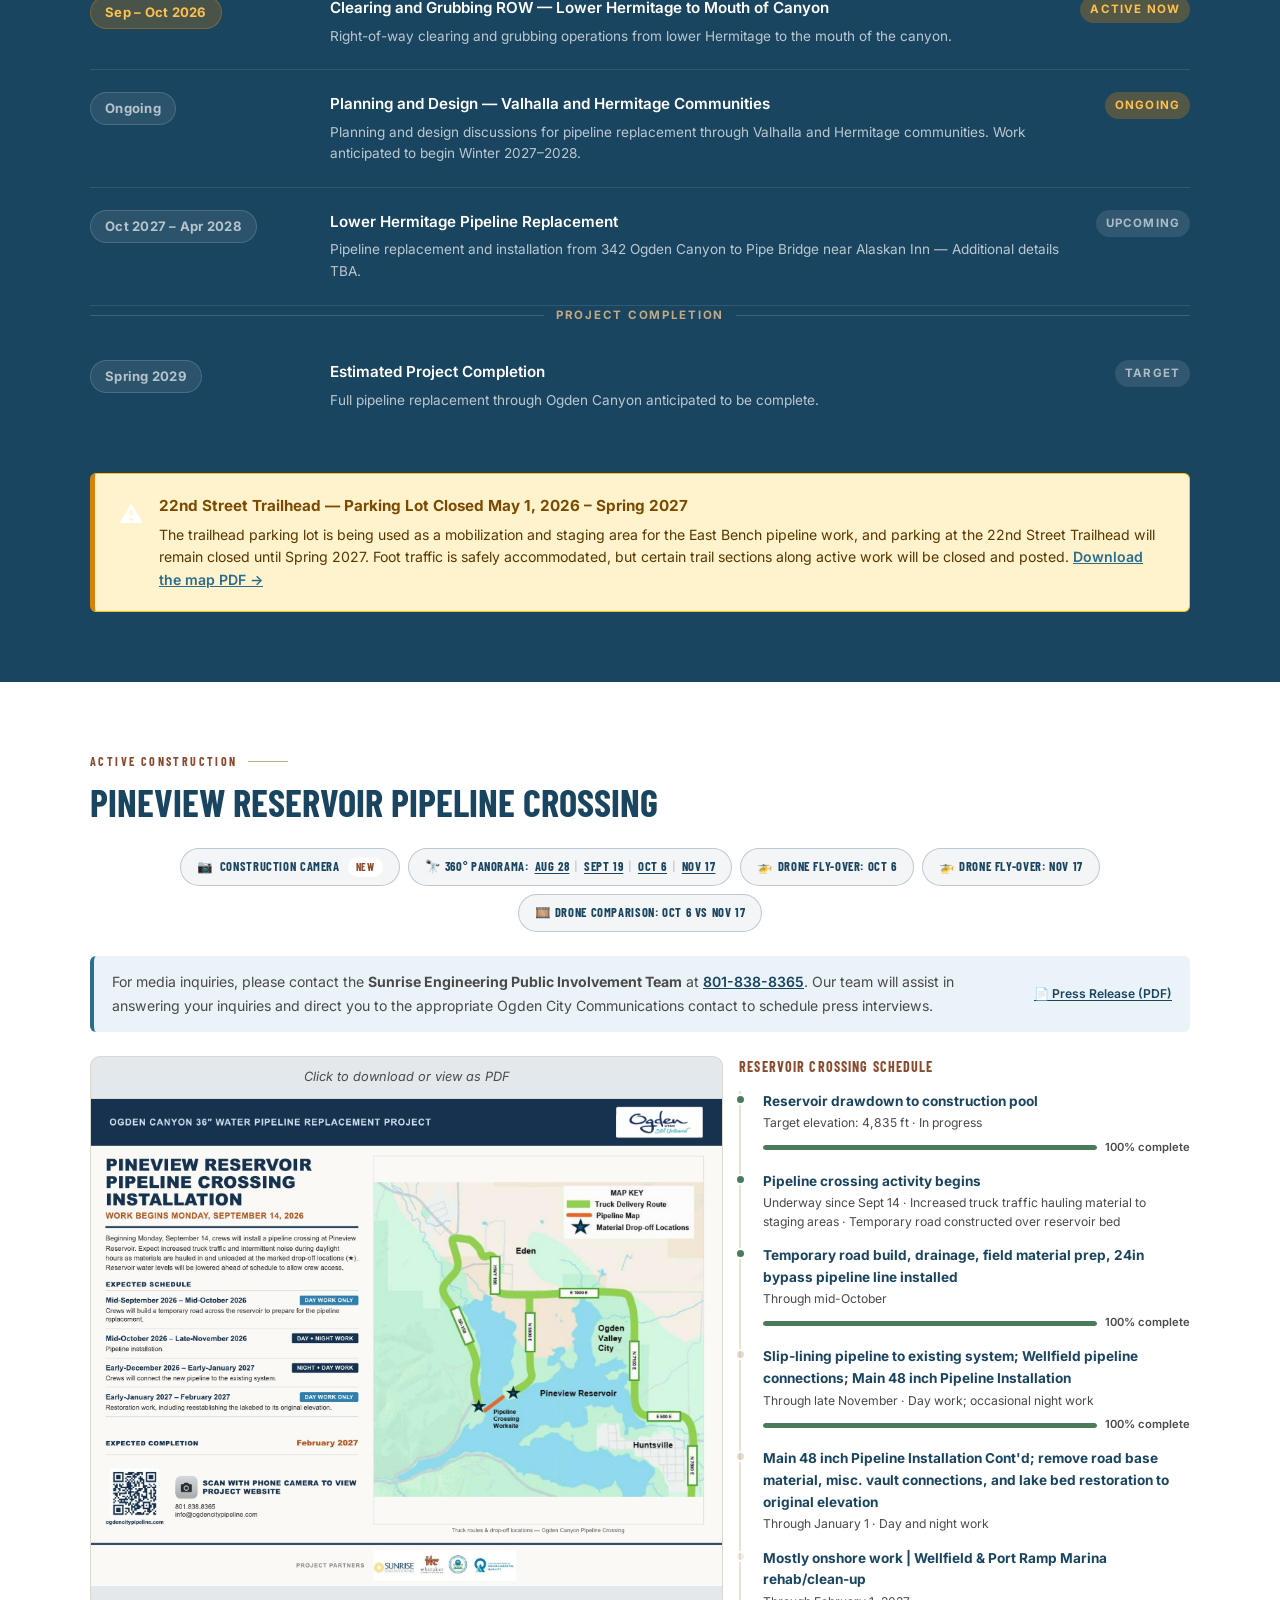
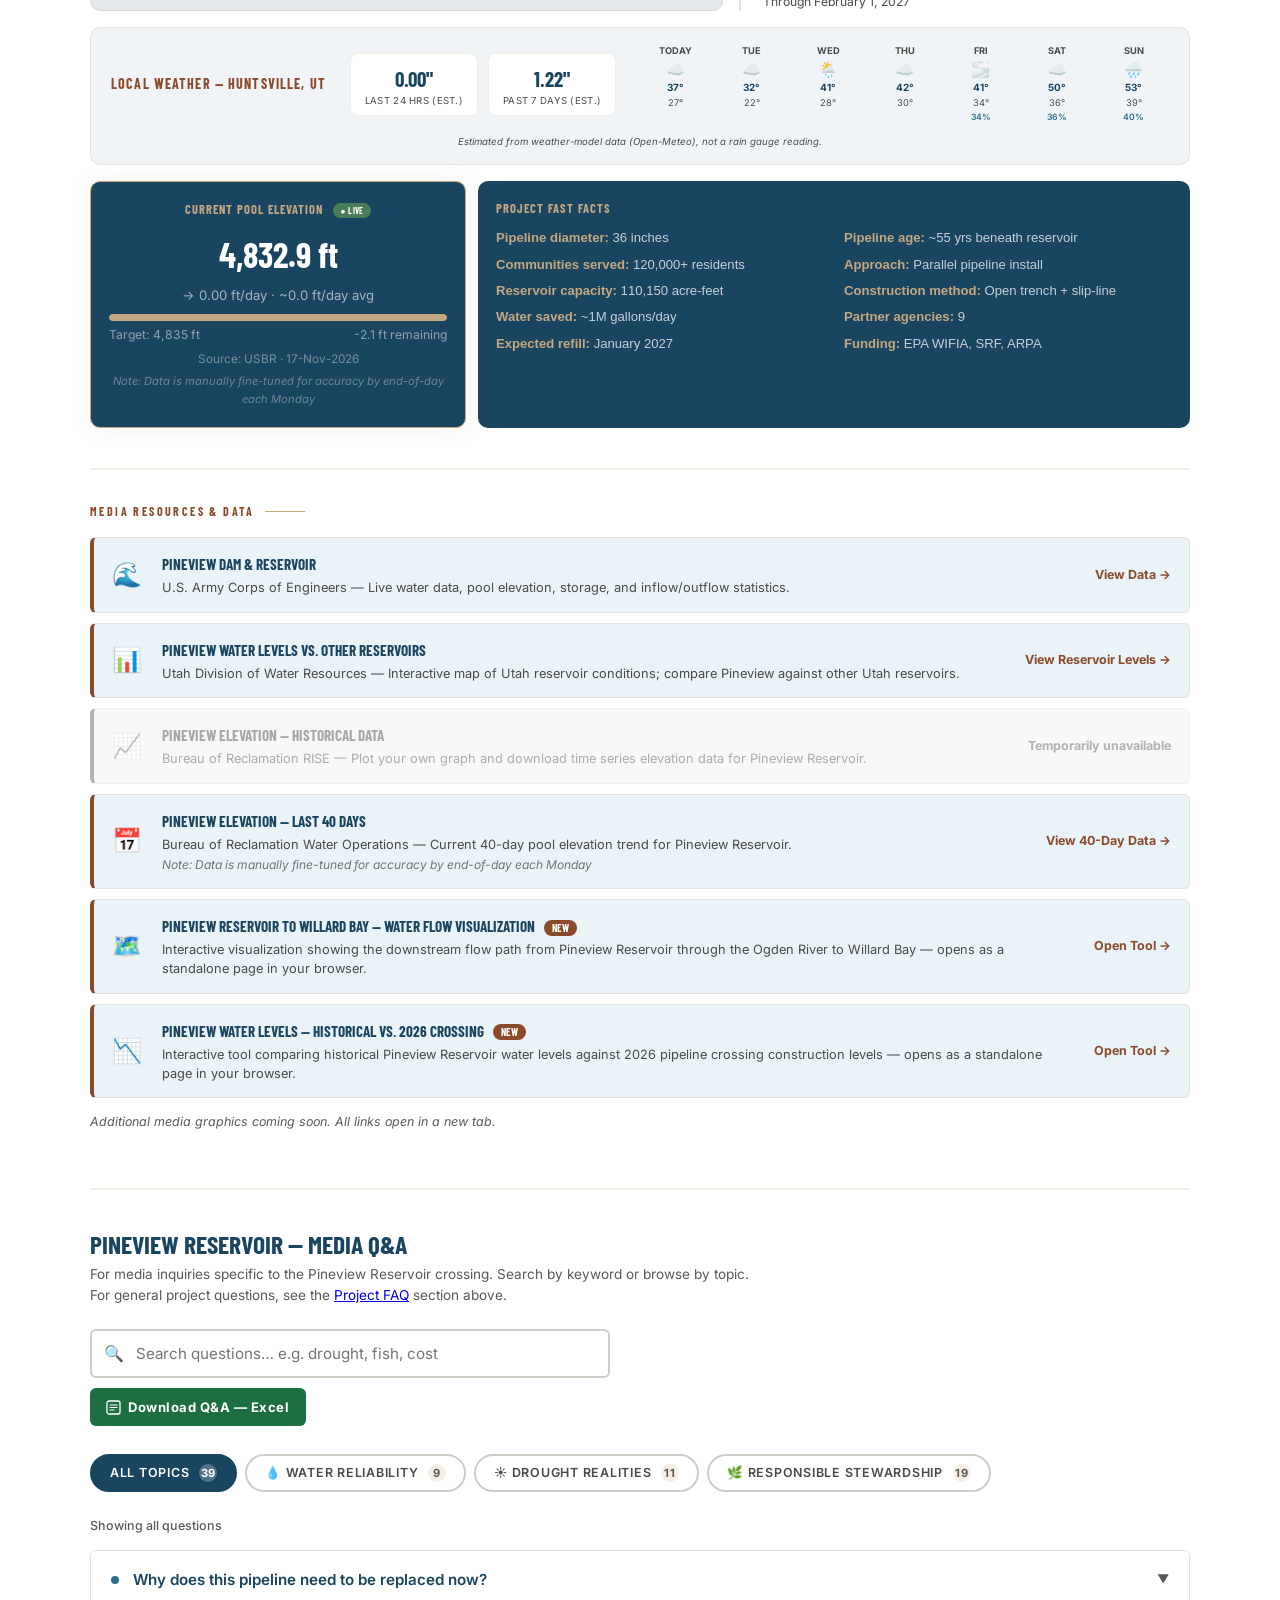
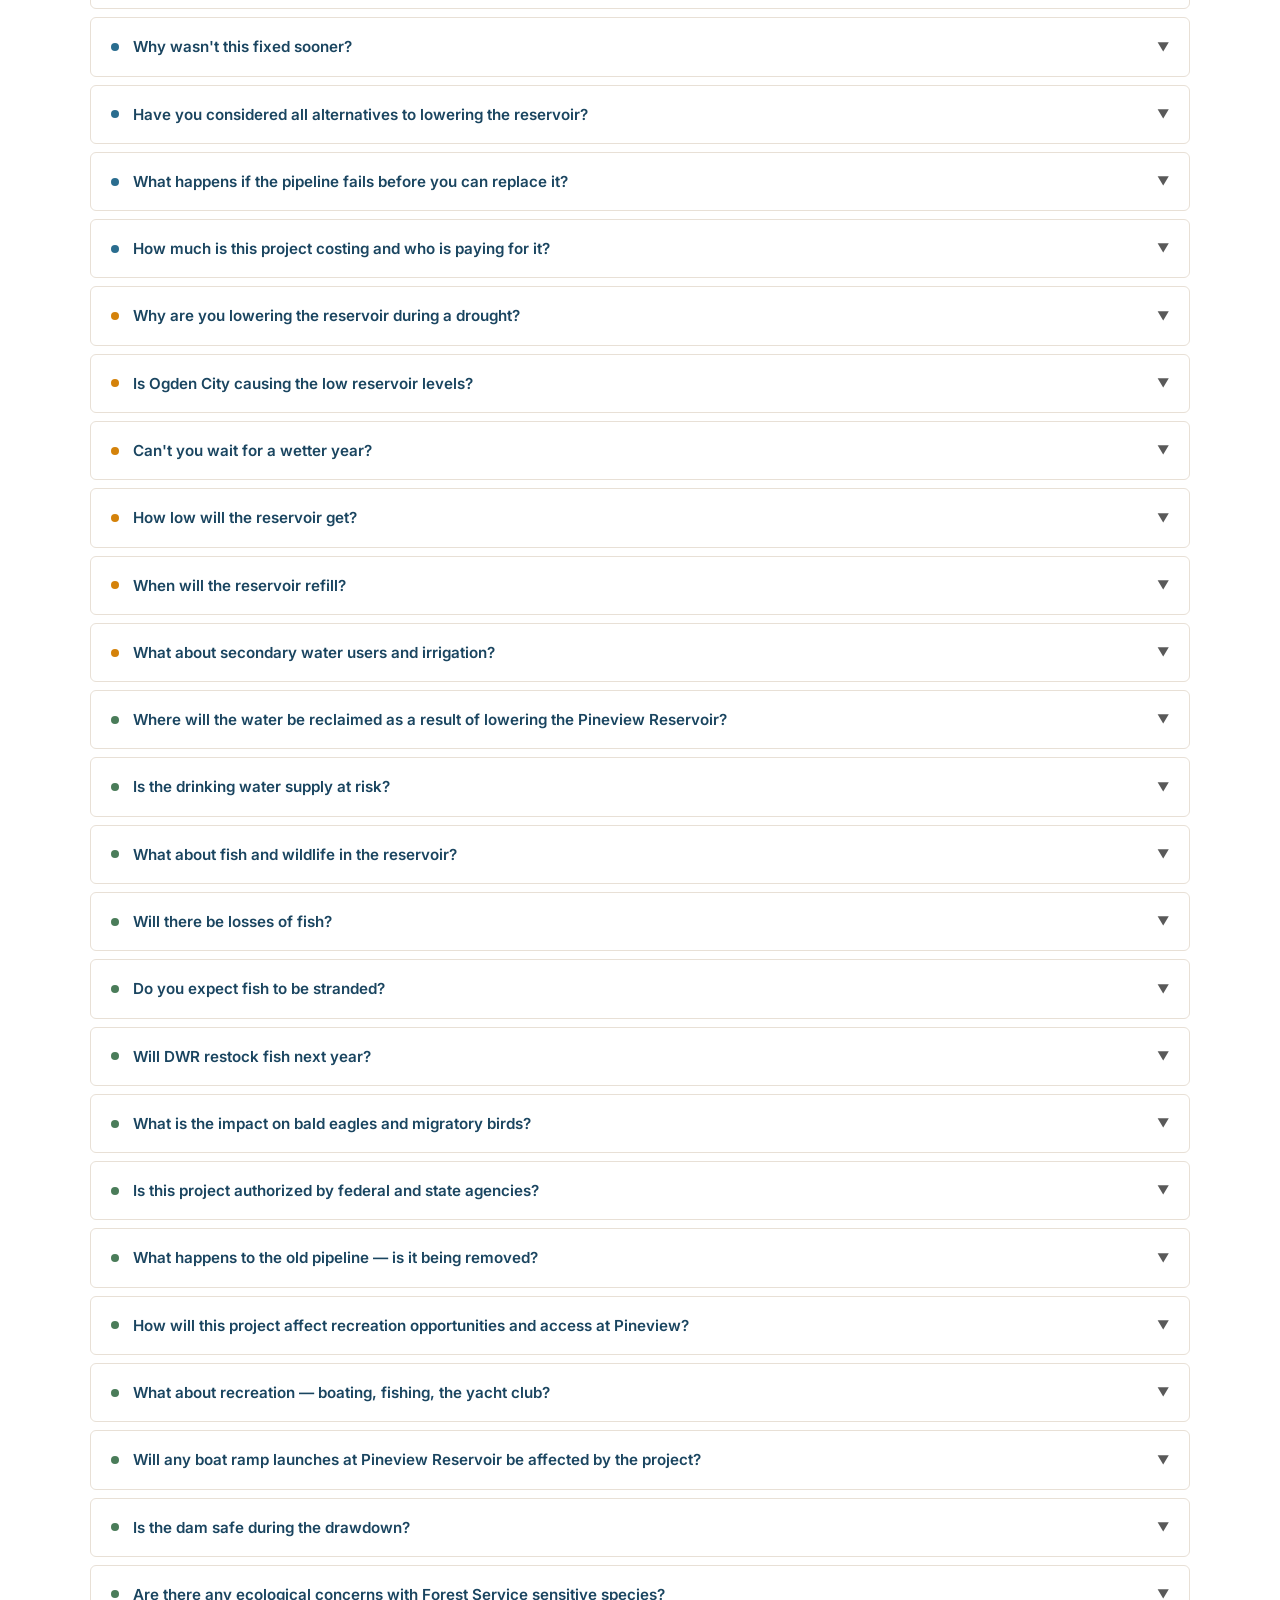
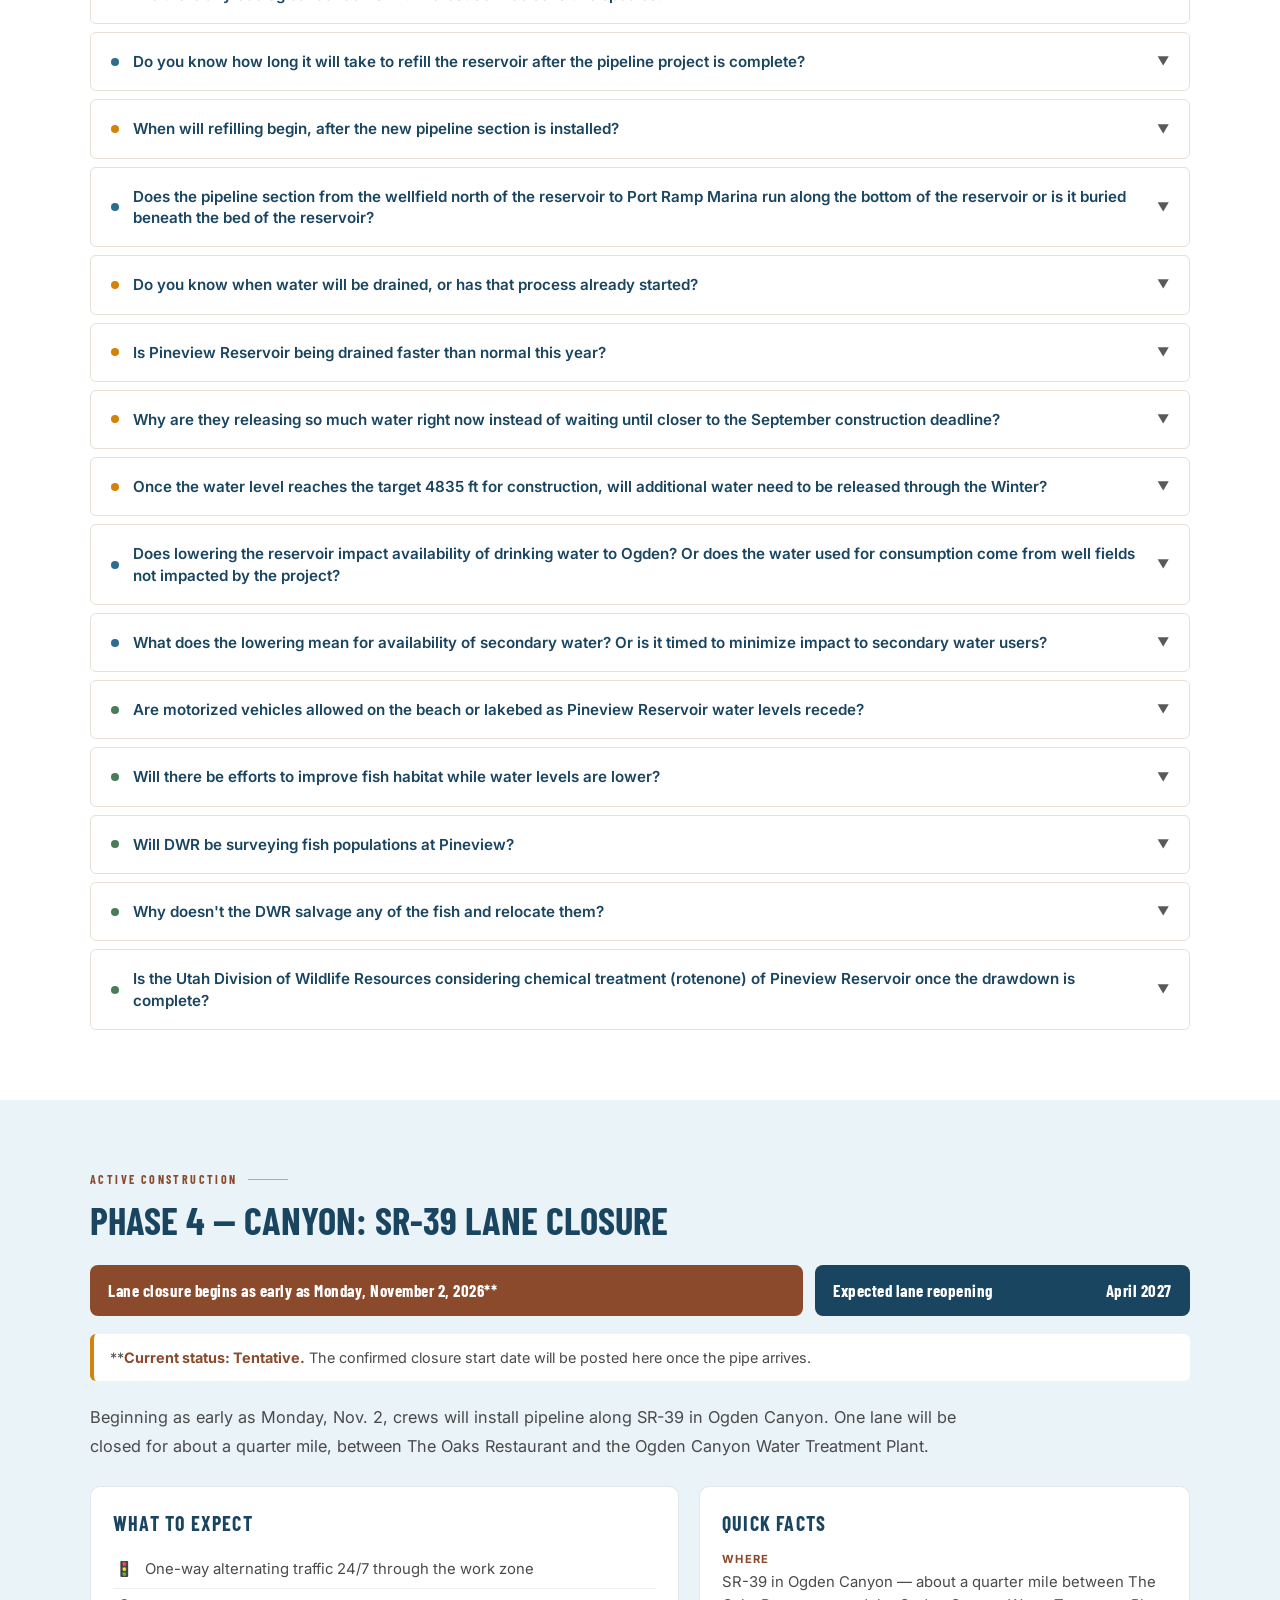
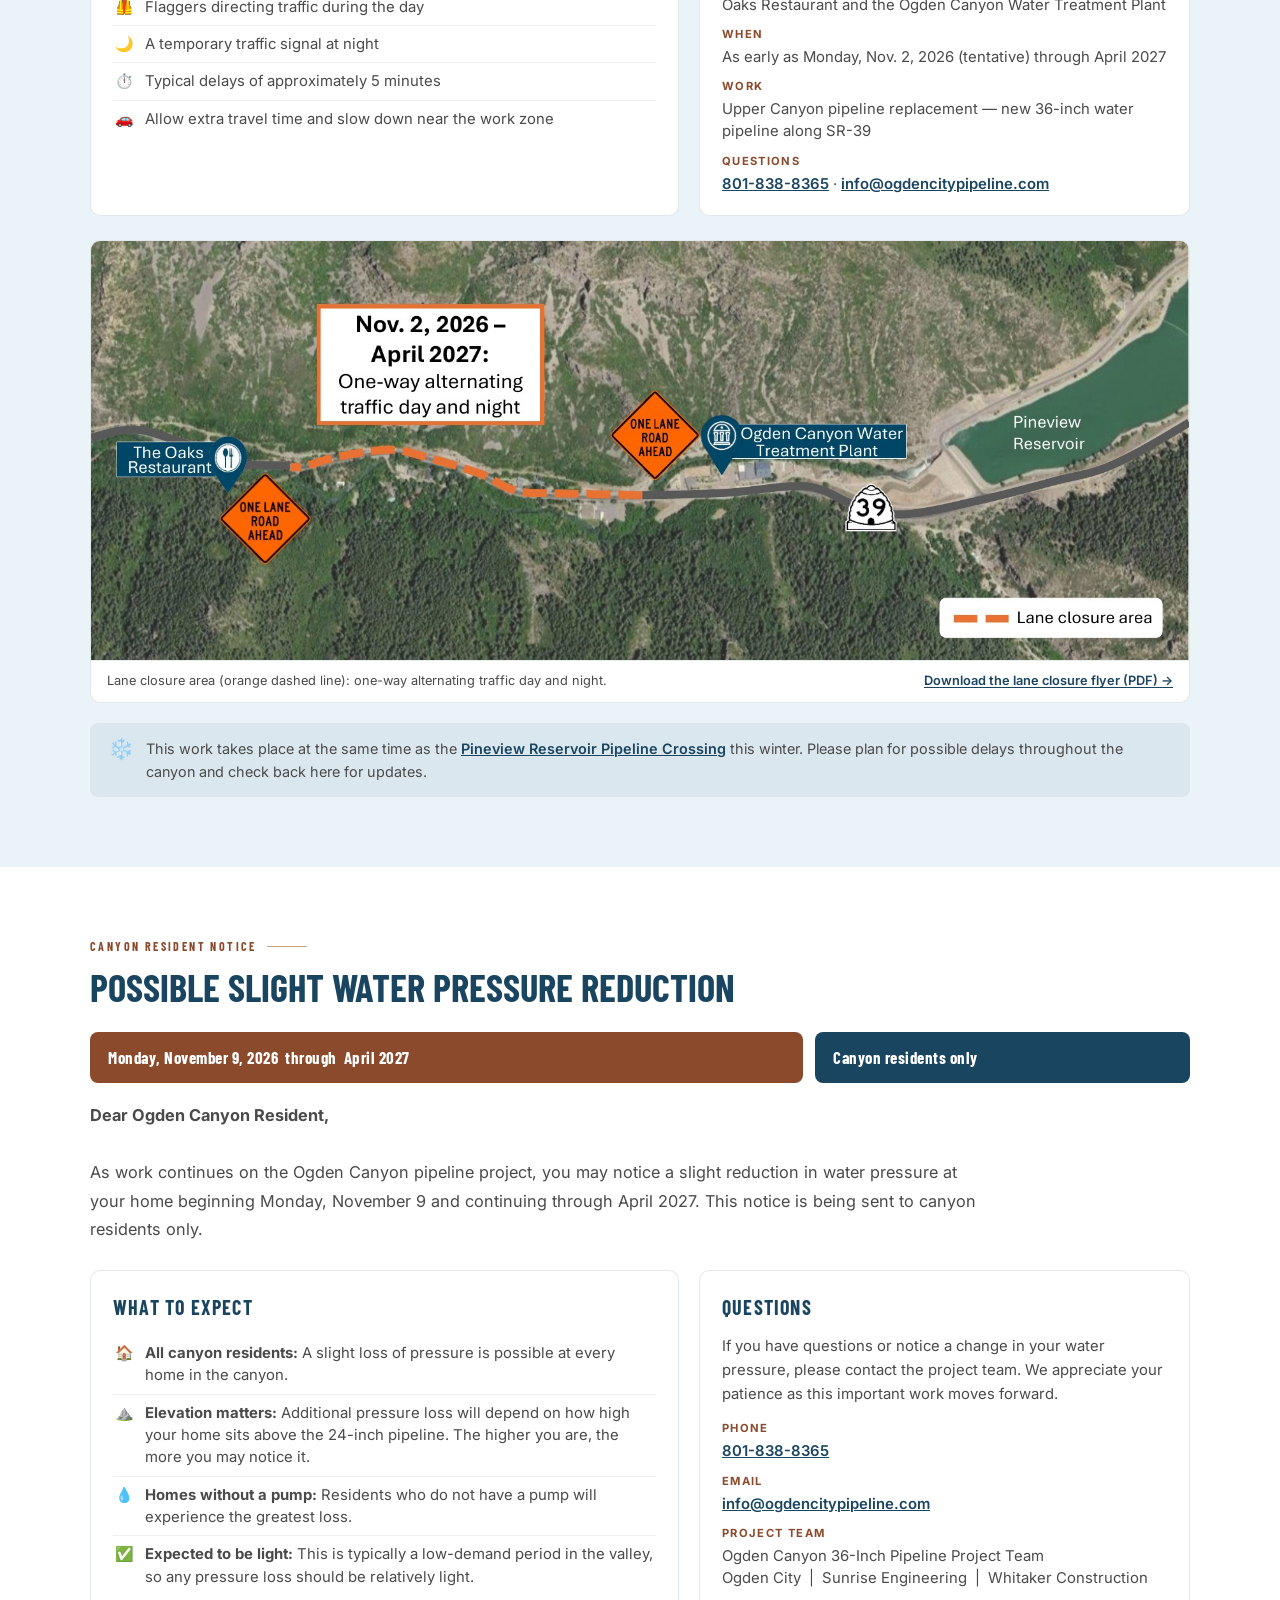
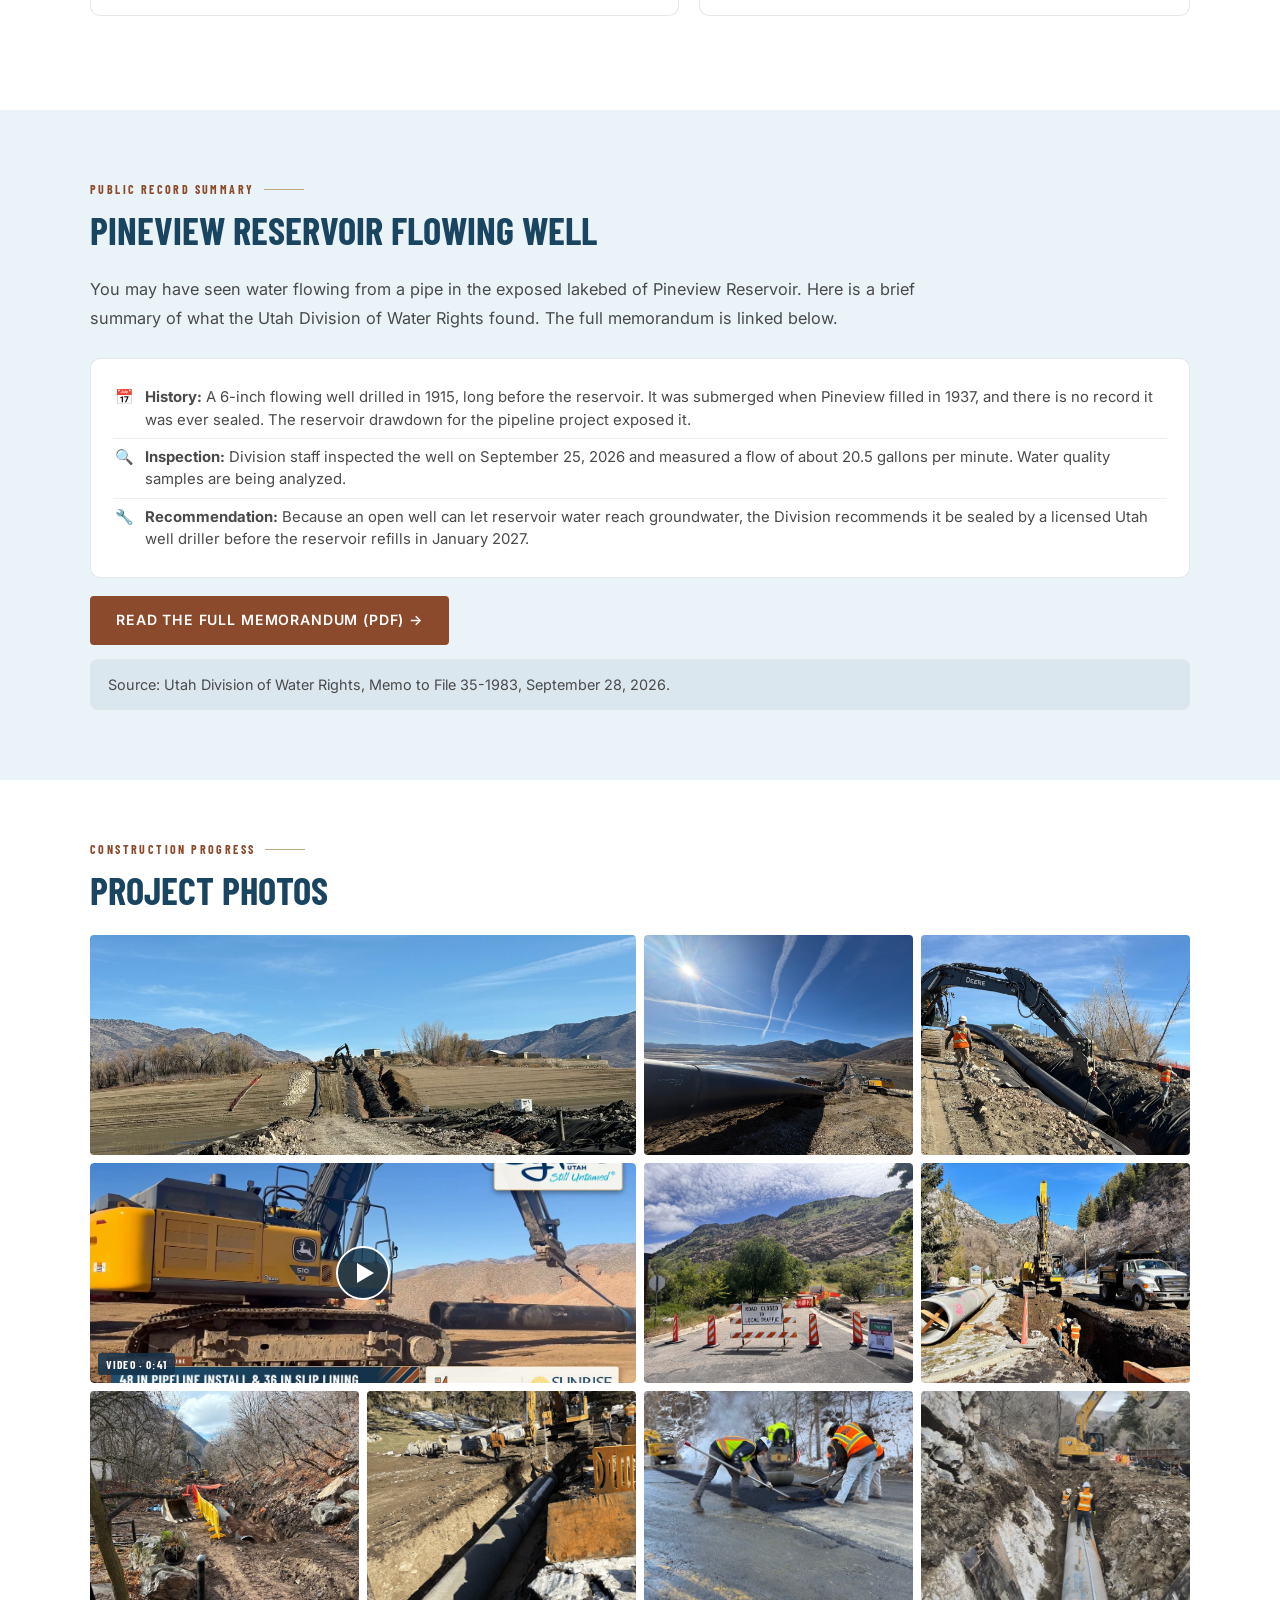
==== commit 06c29a39: "Resident Notice" ====
--- a/index.html
+++ b/index.html
@@ -1716,7 +1716,7 @@
   <span style="color:rgba(255,255,255,0.4);font-size:0.75rem;">|</span>
   <div style="display:flex;align-items:center;gap:6px;">
     <span style="font-size:1rem;line-height:1;" aria-hidden="true">💧</span>
-    <a href="#resident-notice" style="color:white;text-decoration:underline;font-weight:700;text-underline-offset:3px;" data-i18n="notice_pressure">Resident Notice: Water Pressure →</a>
+    <a href="#resident-notice" style="color:white;text-decoration:underline;font-weight:700;text-underline-offset:3px;" data-i18n="notice_pressure">Canyon Resident Notice: Water Pressure →</a>
   </div>
   <span style="color:rgba(255,255,255,0.4);font-size:0.75rem;">|</span>
   <div style="display:flex;align-items:center;gap:6px;">
@@ -3231,7 +3231,7 @@
 <!-- RESIDENT NOTICE - POSSIBLE SLIGHT WATER PRESSURE REDUCTION -->
 <section id="resident-notice" aria-labelledby="resident-notice-title">
   <div class="section-inner">
-    <p class="section-label" data-i18n="rn_label">Resident Notice</p>
+    <p class="section-label" data-i18n="rn_label">Canyon Resident Notice</p>
     <h2 class="section-title" id="resident-notice-title" data-i18n="rn_title">Possible Slight Water Pressure Reduction</h2>
 
     <div class="ph4-banners">
@@ -3759,7 +3759,7 @@
 
     // Notice bar
     notice_udwr:   { en: 'UDWR — Anglers Notice',          es: 'UDWR — Aviso para Pescadores' },
-    notice_pressure: { en: 'Resident Notice: Water Pressure \u2192', es: 'Aviso a Residentes: Presi\u00f3n del Agua \u2192' },
+    notice_pressure: { en: 'Canyon Resident Notice: Water Pressure \u2192', es: 'Aviso a Residentes del Ca\u00f1\u00f3n: Presi\u00f3n del Agua \u2192' },
     notice_camera: { en: 'Construction Cam: (5min Updates)', es: 'Cámara de Construcción: (Actualizaciones cada 5 min)' },
     latest_notice: { en: '<strong style="text-transform:uppercase;">Pineview Well Update:</strong> Utah Division of Water Rights recommends sealing a 1915 flowing well exposed in the reservoir. <a href="#well-memo" style="color:#fff;text-decoration:underline;text-underline-offset:2px;">Read the facts &rarr;</a>', es: '<strong style="text-transform:uppercase;">Actualización del Pozo de Pineview:</strong> La División de Derechos de Agua de Utah recomienda sellar un pozo de flujo libre de 1915 expuesto en el embalse. <a href="#well-memo" style="color:#fff;text-decoration:underline;text-underline-offset:2px;">Lea los hechos &rarr;</a>' },
     latest_notice2: { en: '<strong style="text-transform:uppercase;">Resident Notice:</strong> Possible slight water pressure reduction in Ogden Canyon, Nov. 9 &ndash; April 2027. <a href="#resident-notice" style="color:#fff;text-decoration:underline;text-underline-offset:2px;">View details &rarr;</a>', es: '<strong style="text-transform:uppercase;">Aviso a Residentes:</strong> Posible ligera reducción de la presión del agua en Ogden Canyon, del 9 de nov. a abril de 2027. <a href="#resident-notice" style="color:#fff;text-decoration:underline;text-underline-offset:2px;">Ver detalles &rarr;</a>' },
@@ -3772,7 +3772,7 @@
     wm_btn: { en: 'Read the full memorandum (PDF) &rarr;', es: 'Leer el memorando completo (PDF) &rarr;' },
     wm_src: { en: 'Source: Utah Division of Water Rights, Memo to File 35-1983, September 28, 2026.', es: 'Fuente: División de Derechos de Agua de Utah, Memorando al Expediente 35-1983, 28 de septiembre de 2026.' },
     qa_noresults: { en: 'No questions match your search. Try different words, or contact the project team at 801-838-8365.', es: 'Ninguna pregunta coincide con su búsqueda. Pruebe con otras palabras o comuníquese con el equipo del proyecto al 801-838-8365.' },
-    rn_label: { en: 'Resident Notice', es: 'Aviso a los Residentes' },
+    rn_label: { en: 'Canyon Resident Notice', es: 'Aviso a los Residentes del Ca\u00f1\u00f3n' },
     rn_title: { en: 'Possible Slight Water Pressure Reduction', es: 'Posible Ligera Reducción de la Presión del Agua' },
     rn_ban: { en: 'Monday, November 9, 2026 &nbsp;through&nbsp; April 2027', es: 'Lunes 9 de noviembre de 2026 &nbsp;hasta&nbsp; abril de 2027' },
     rn_ban2: { en: 'Canyon residents only', es: 'Solo para residentes del cañón' },
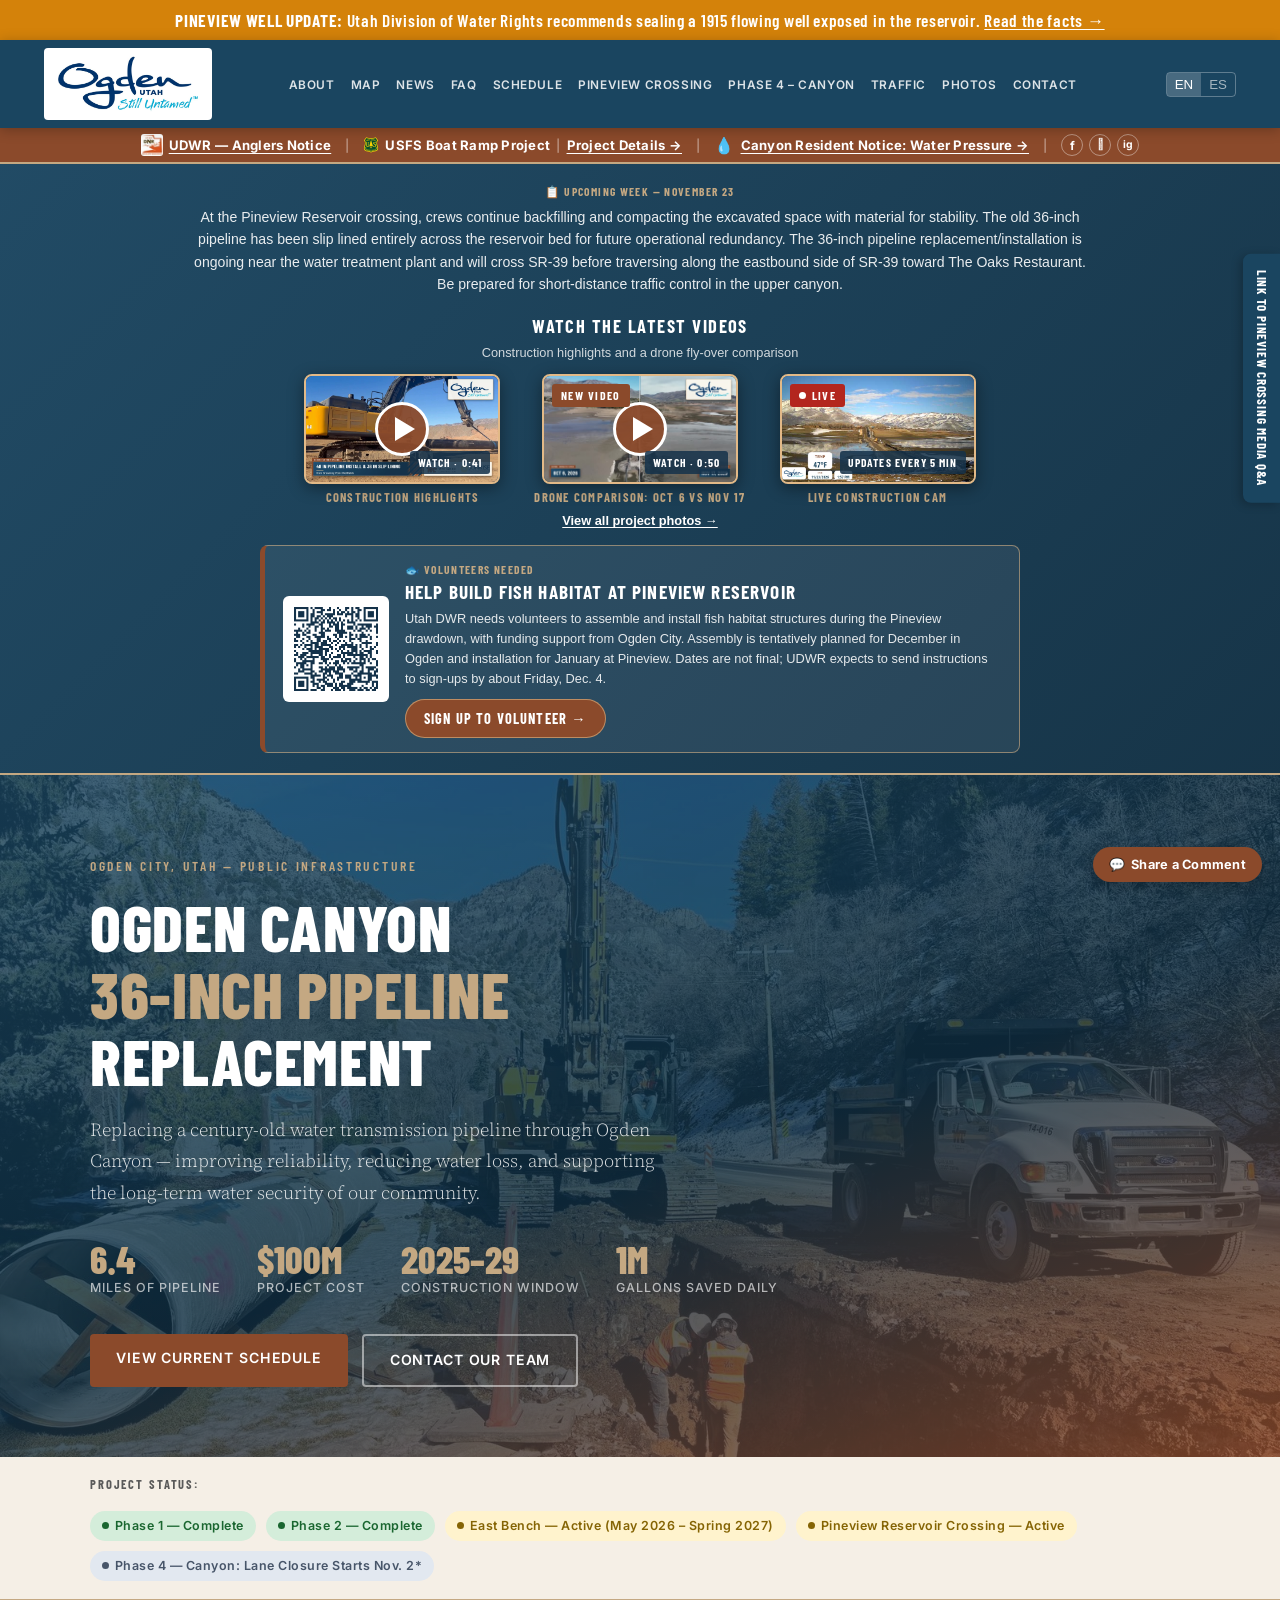
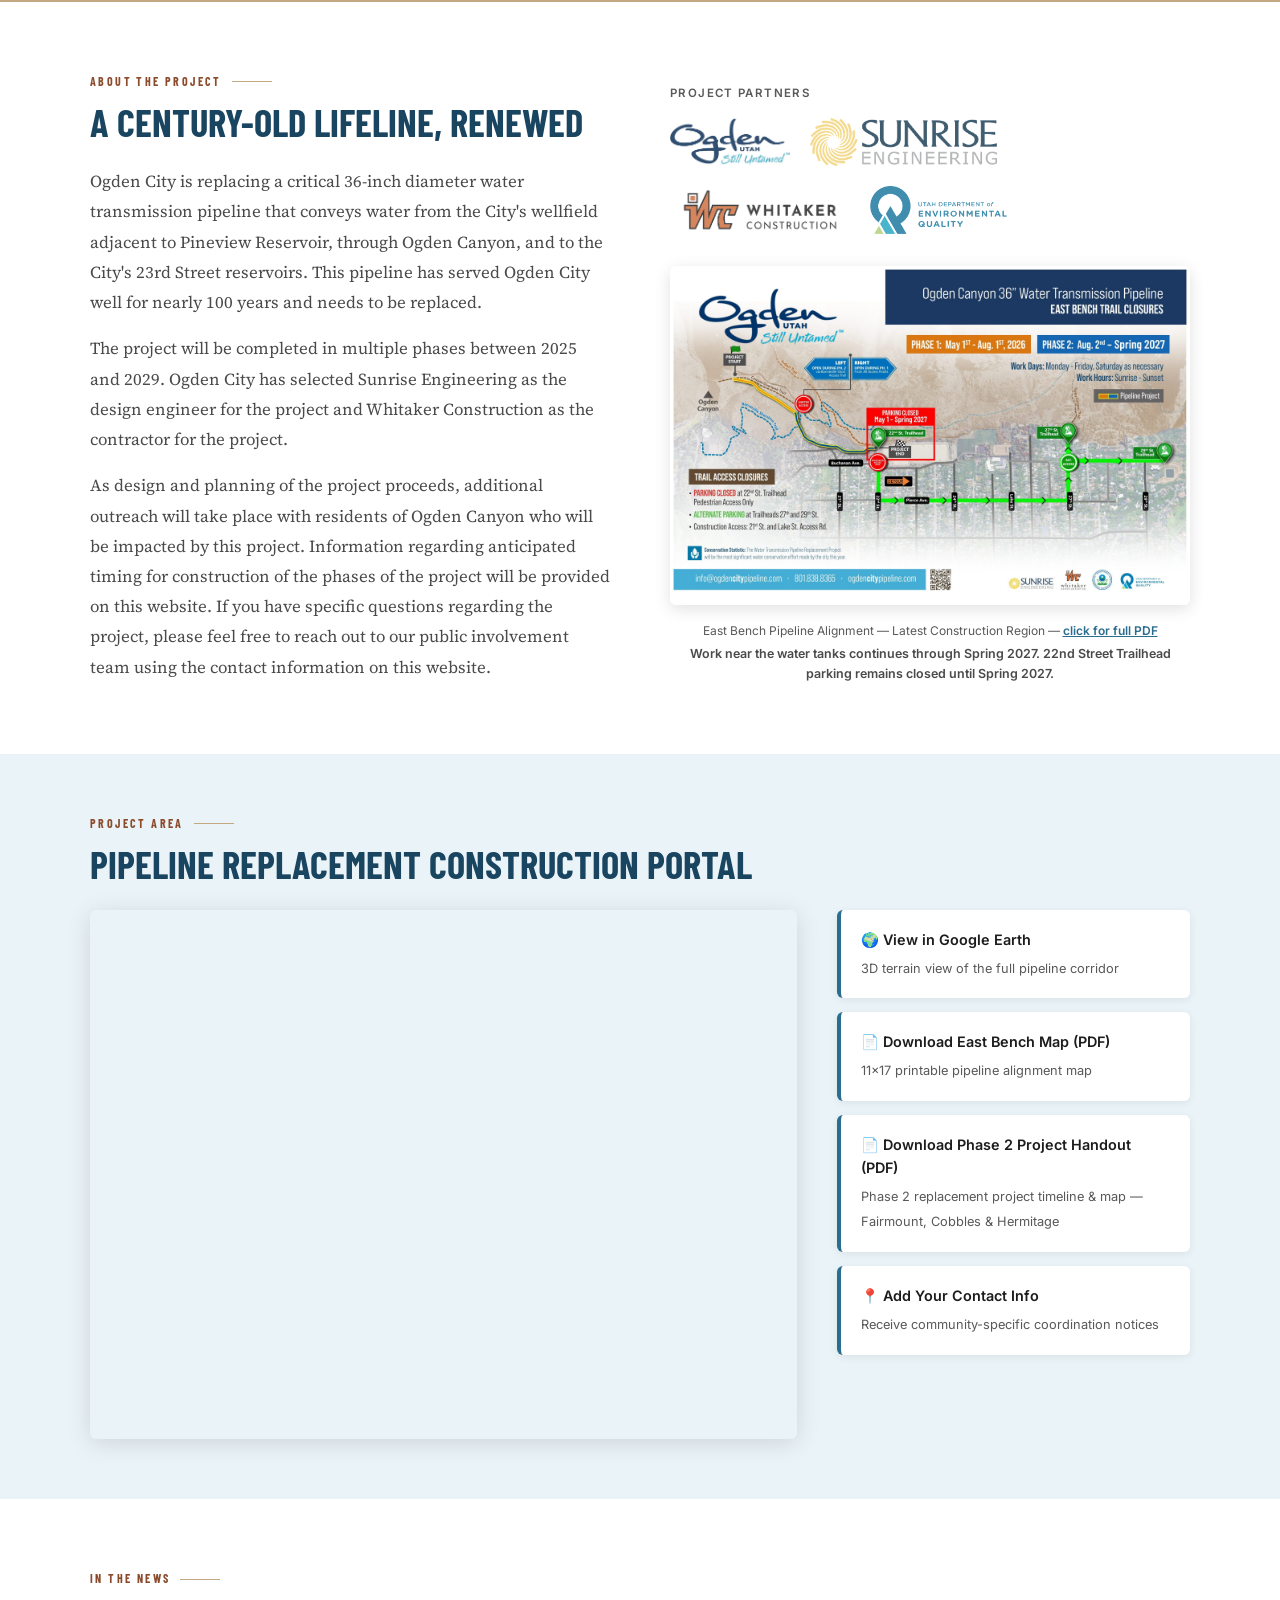
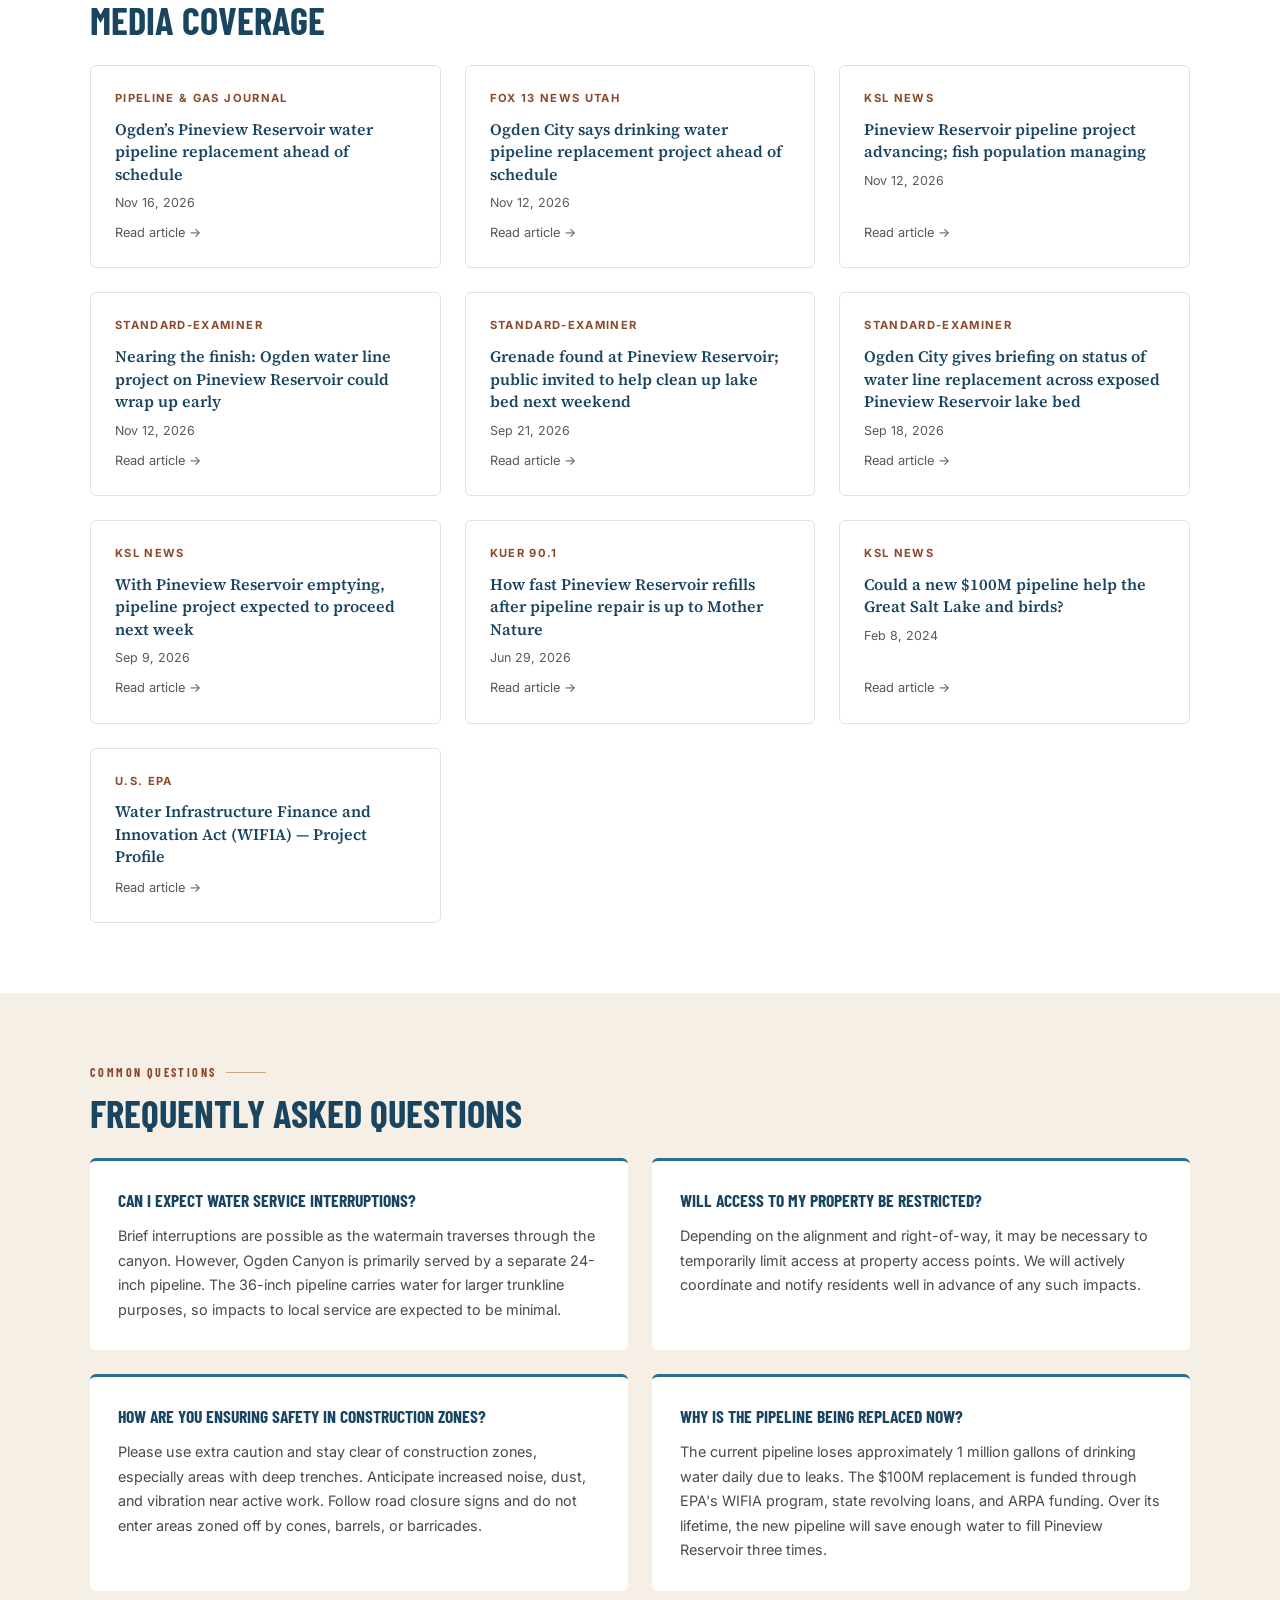
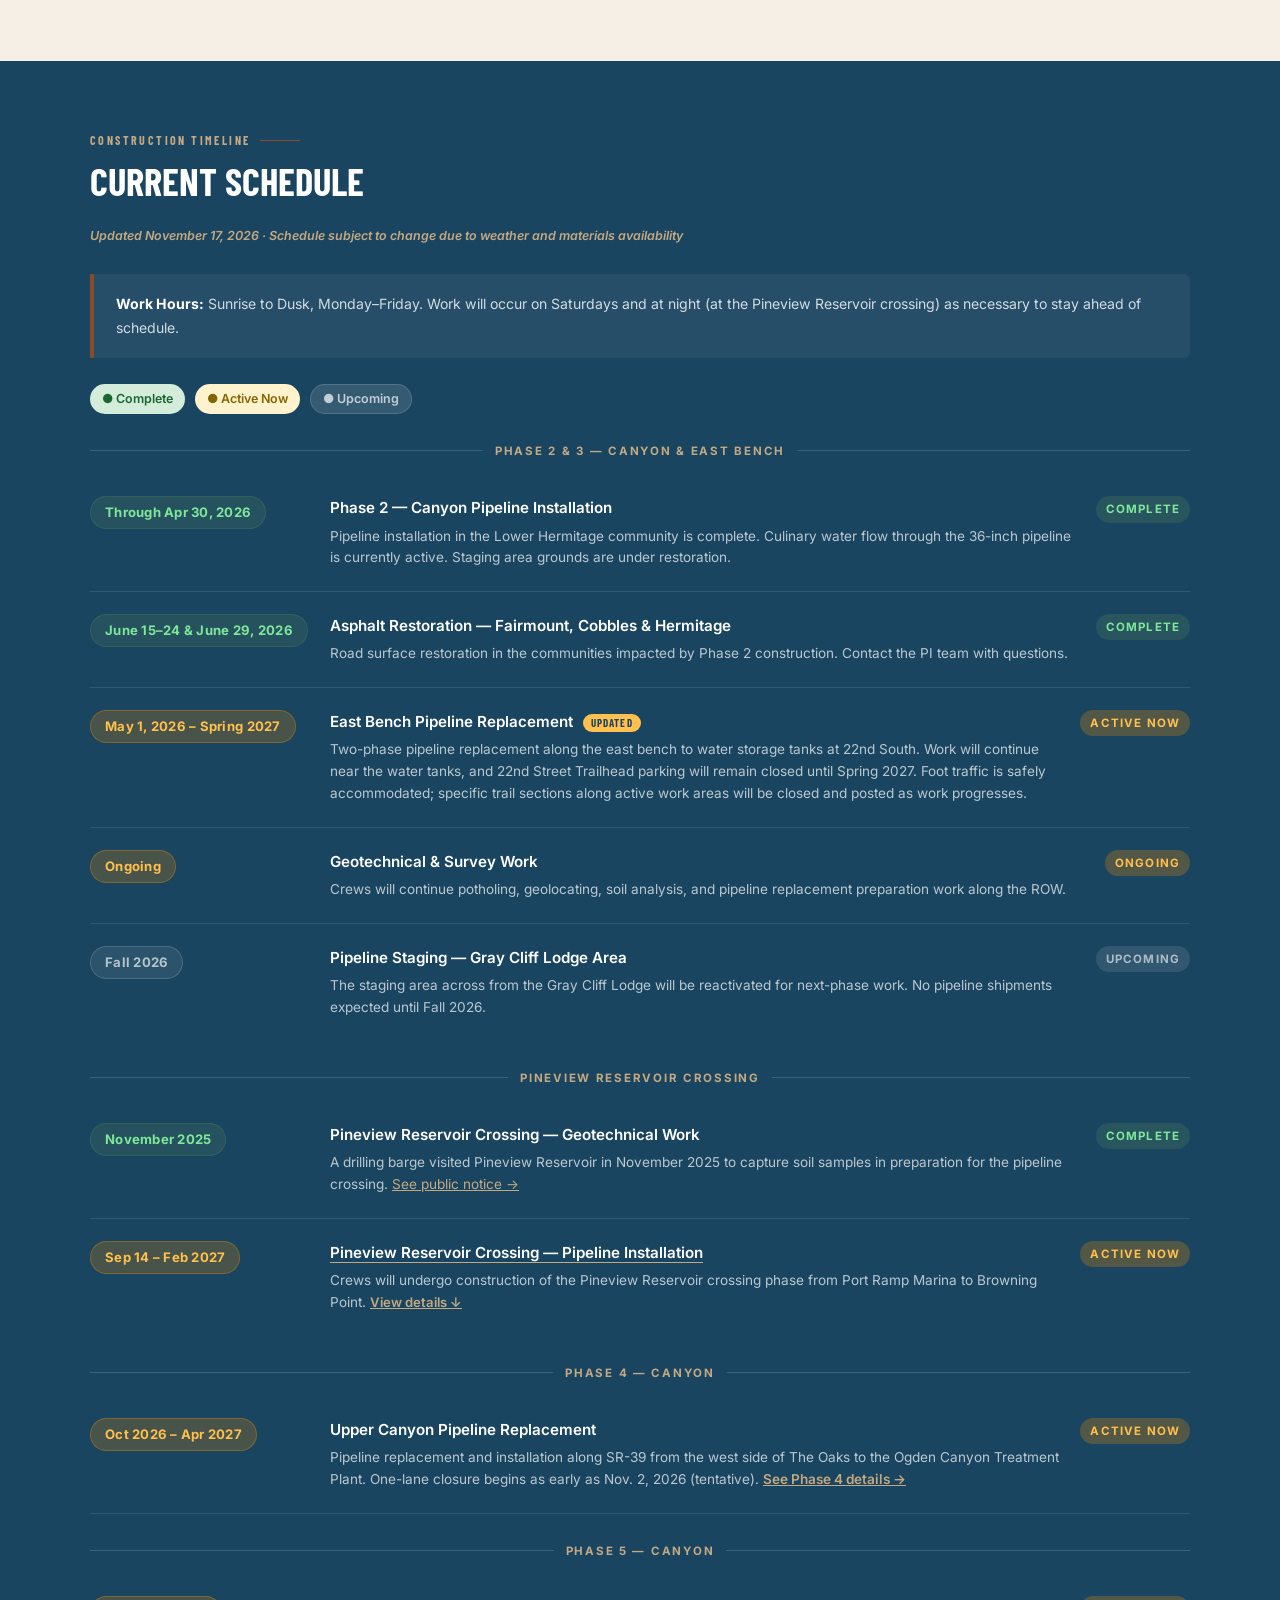
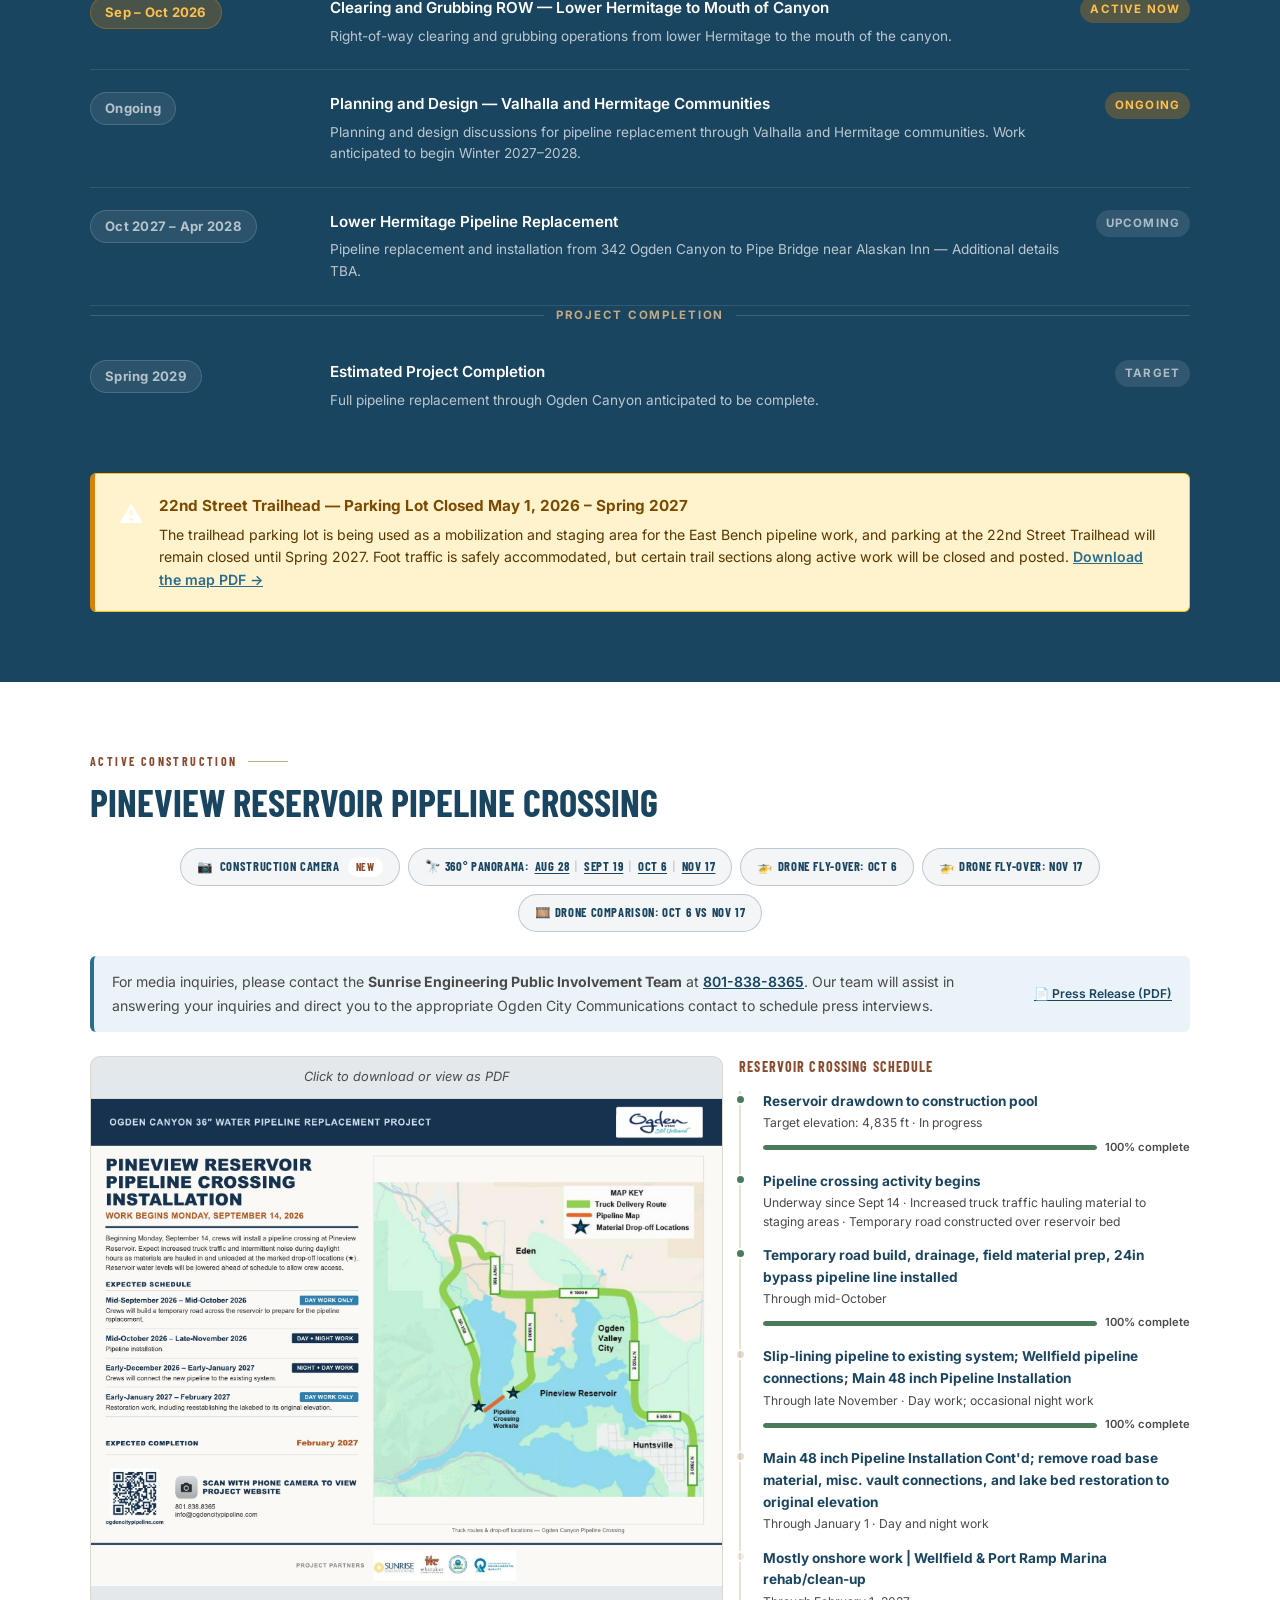
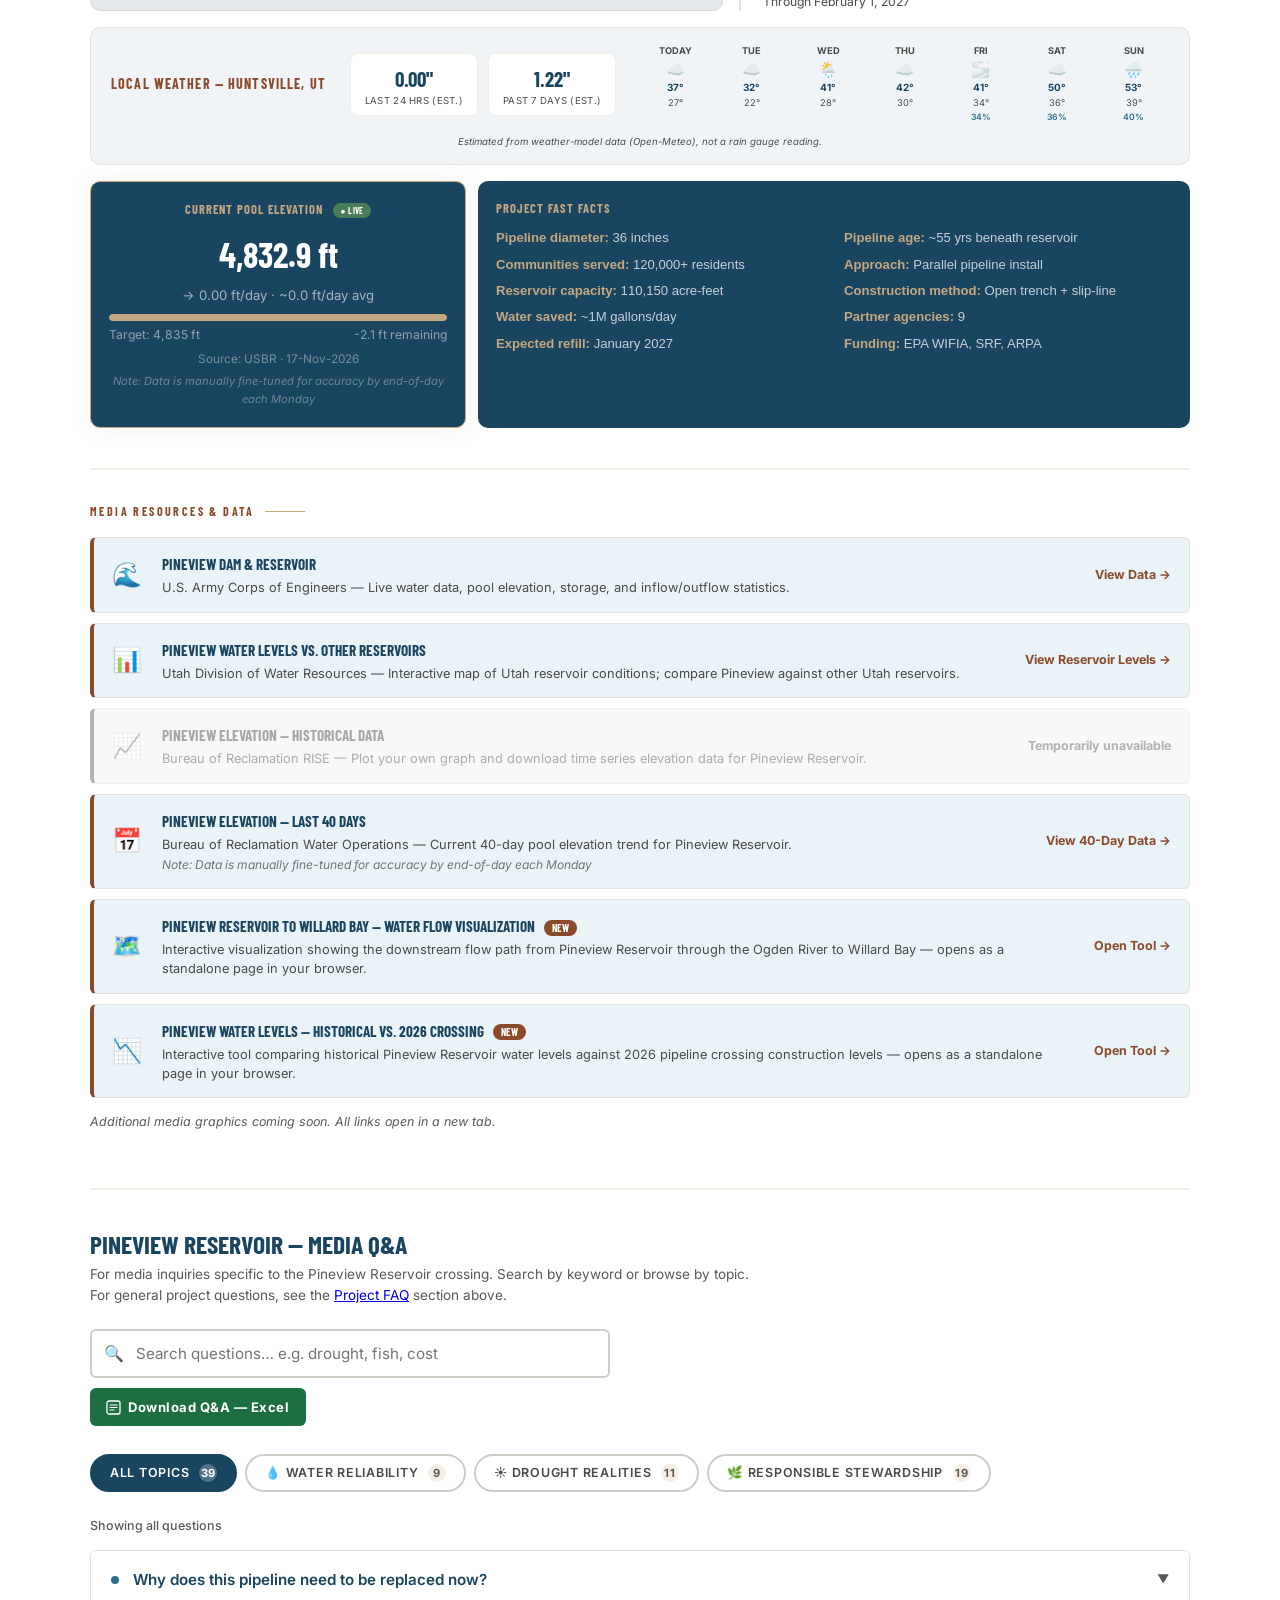
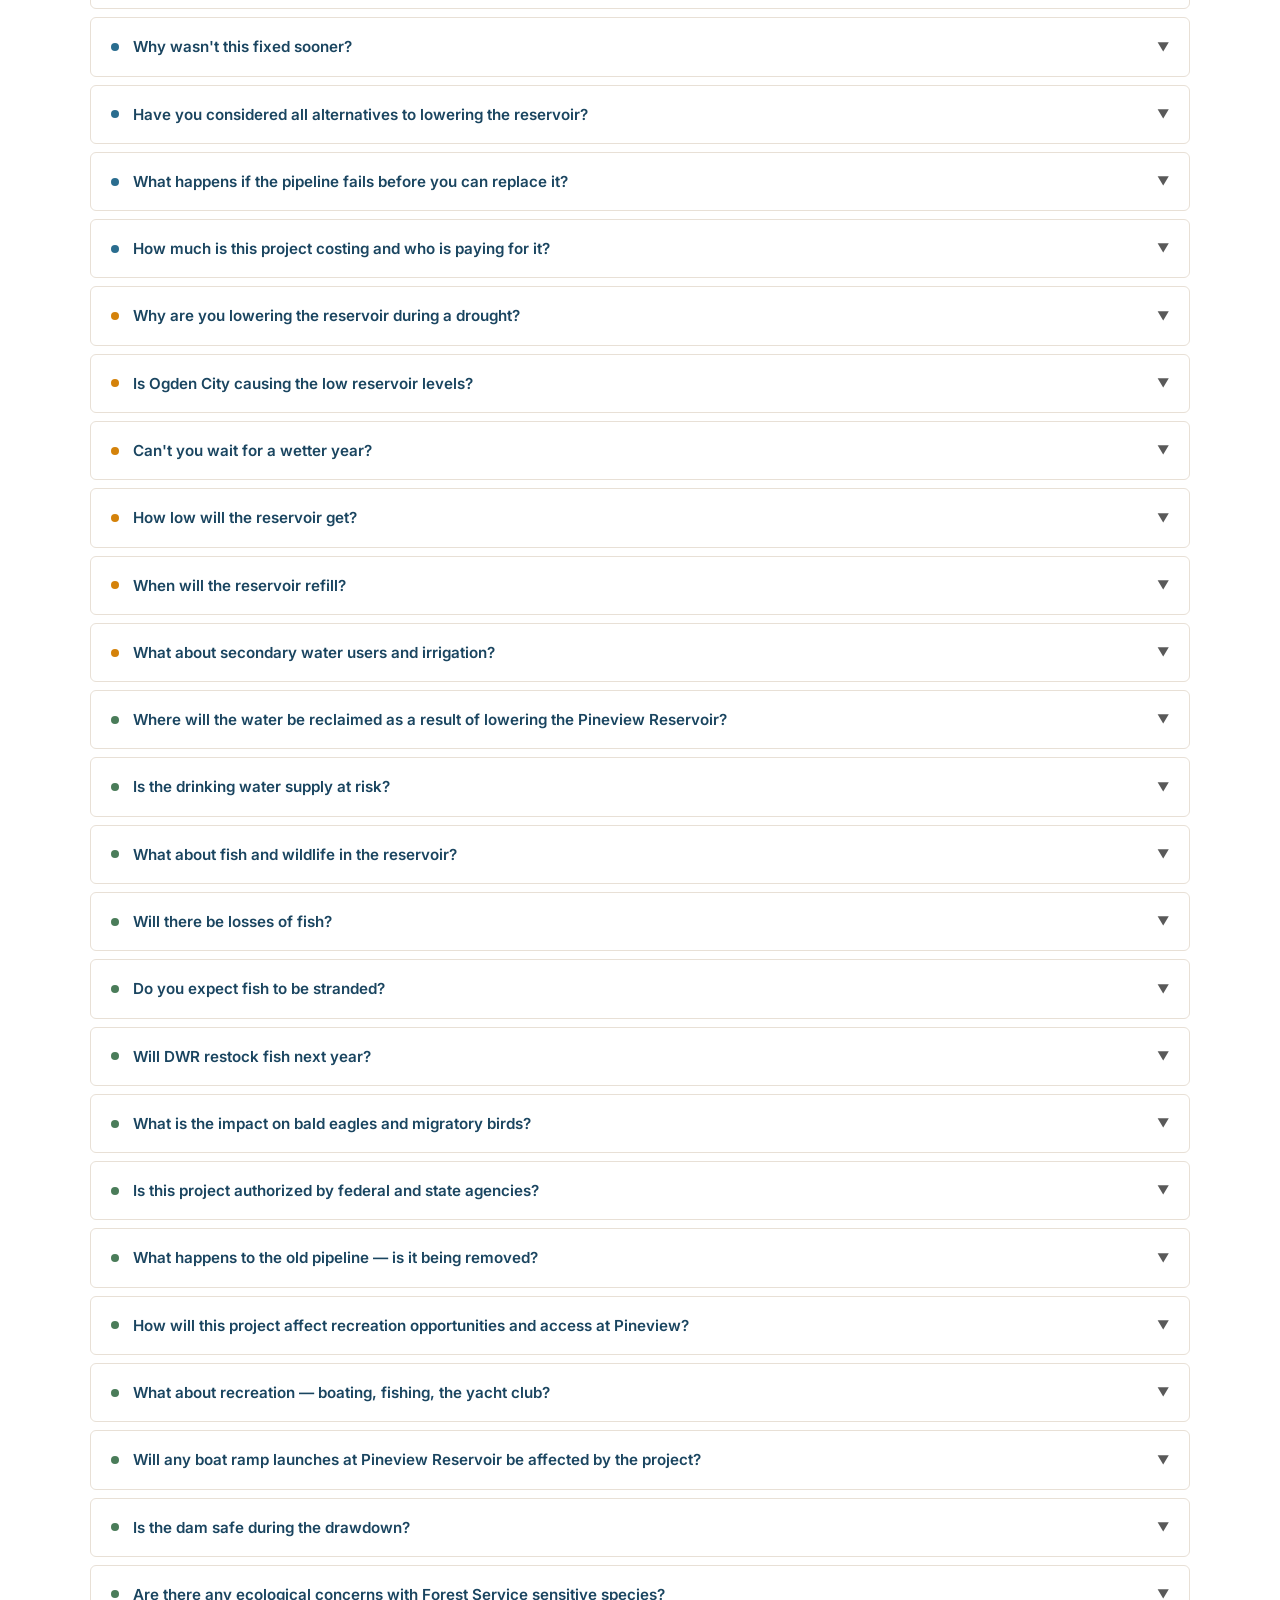
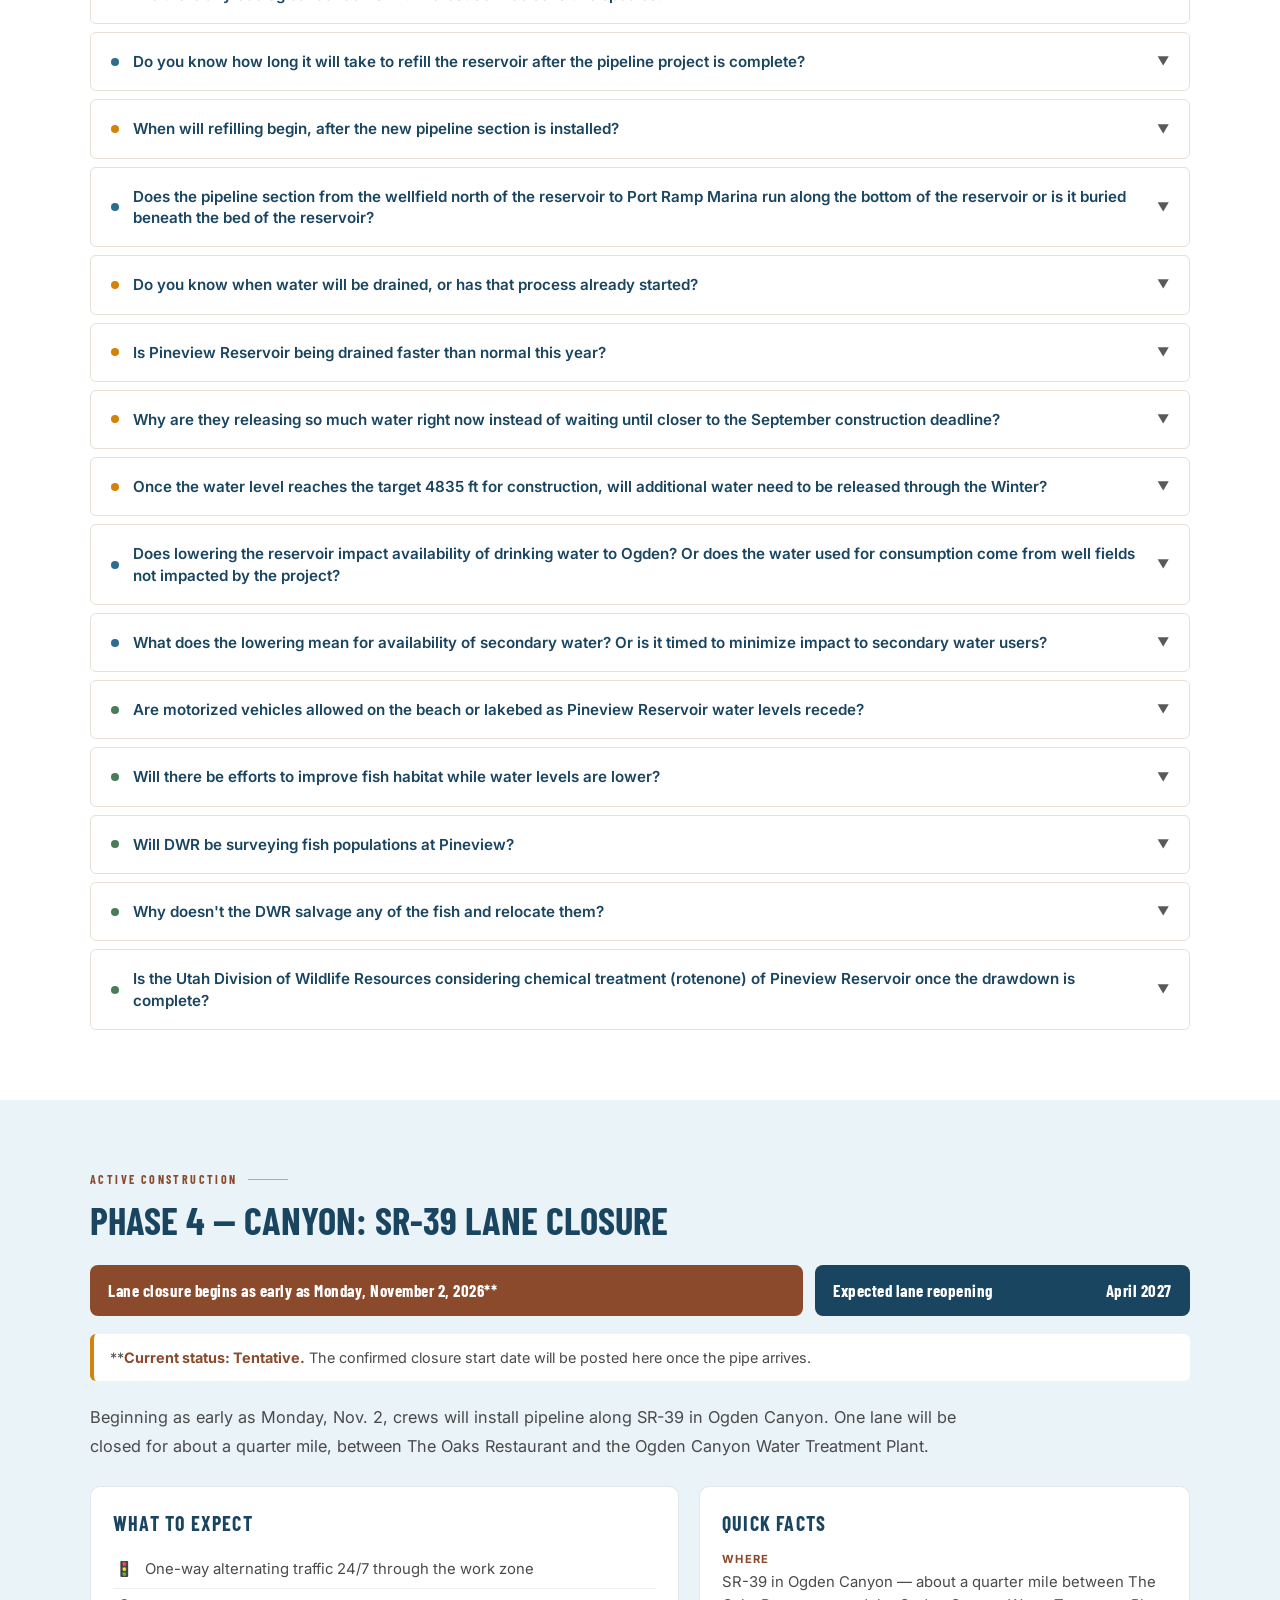
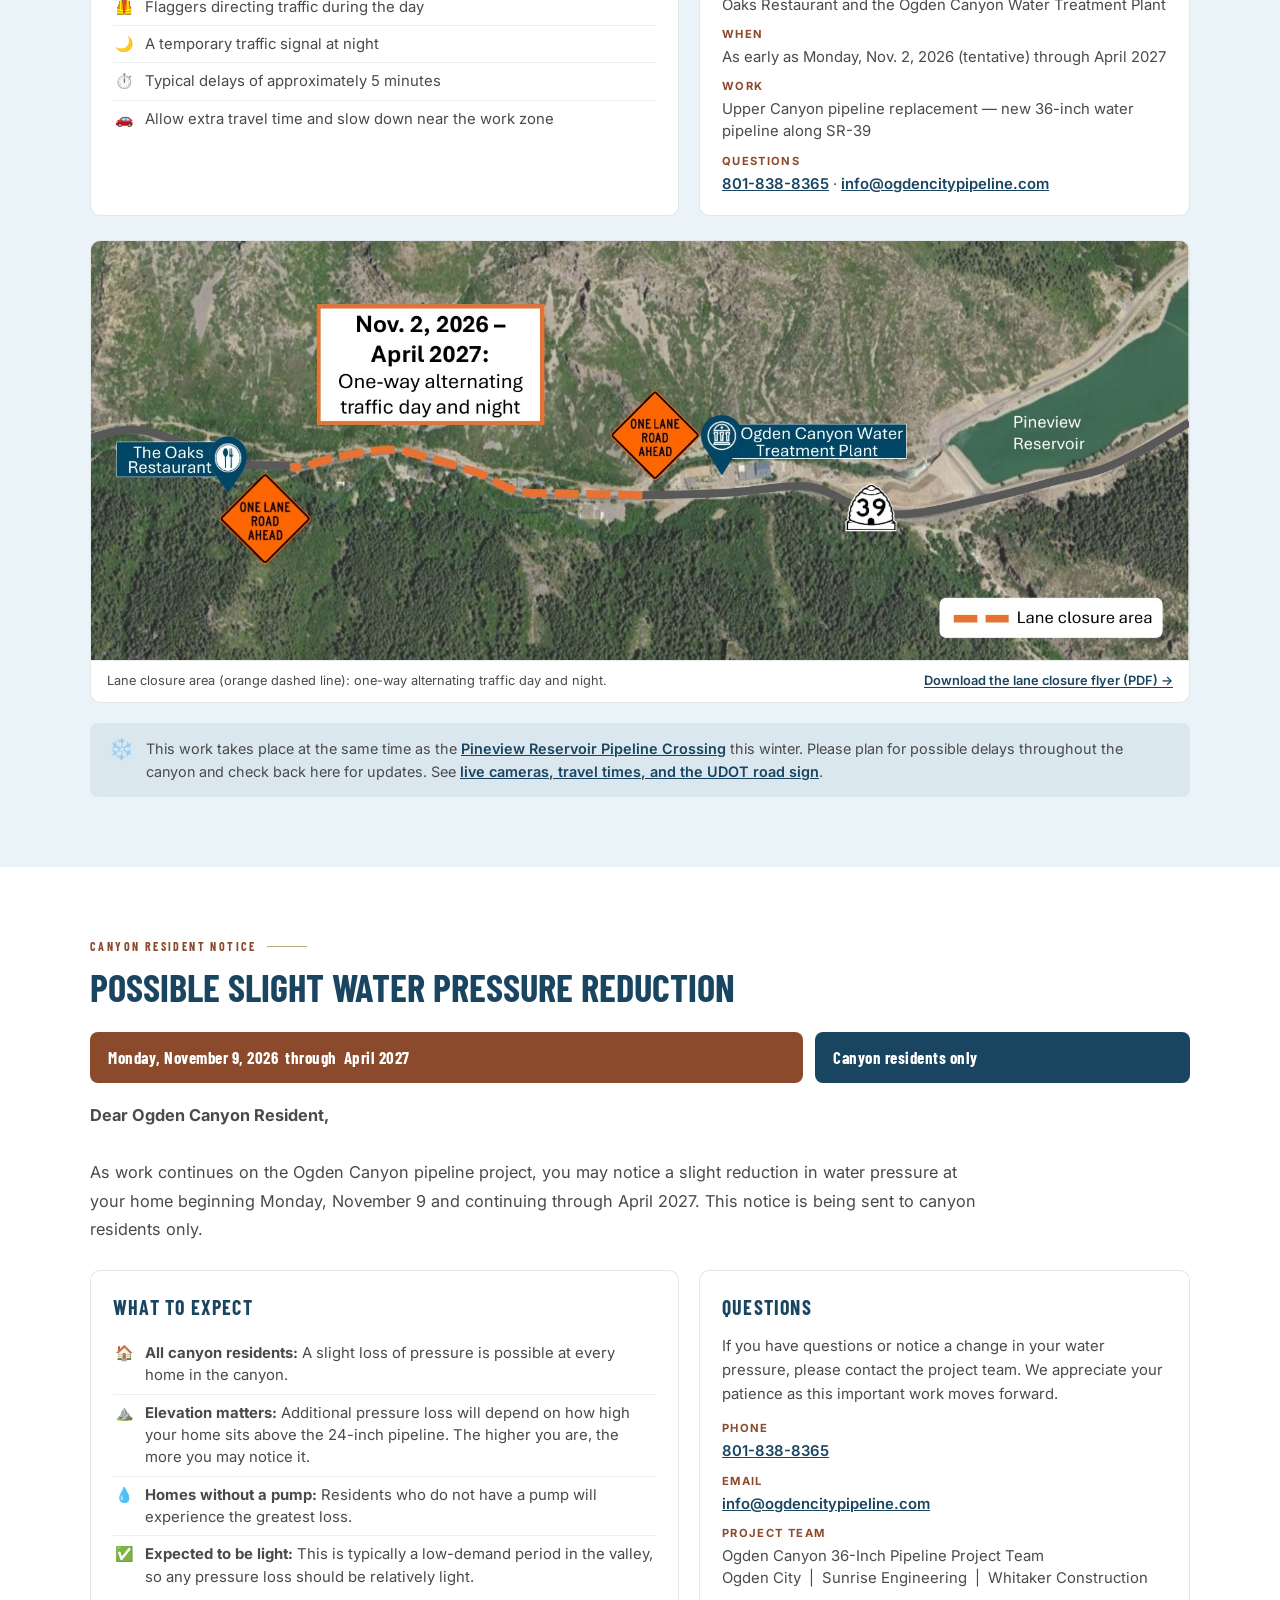
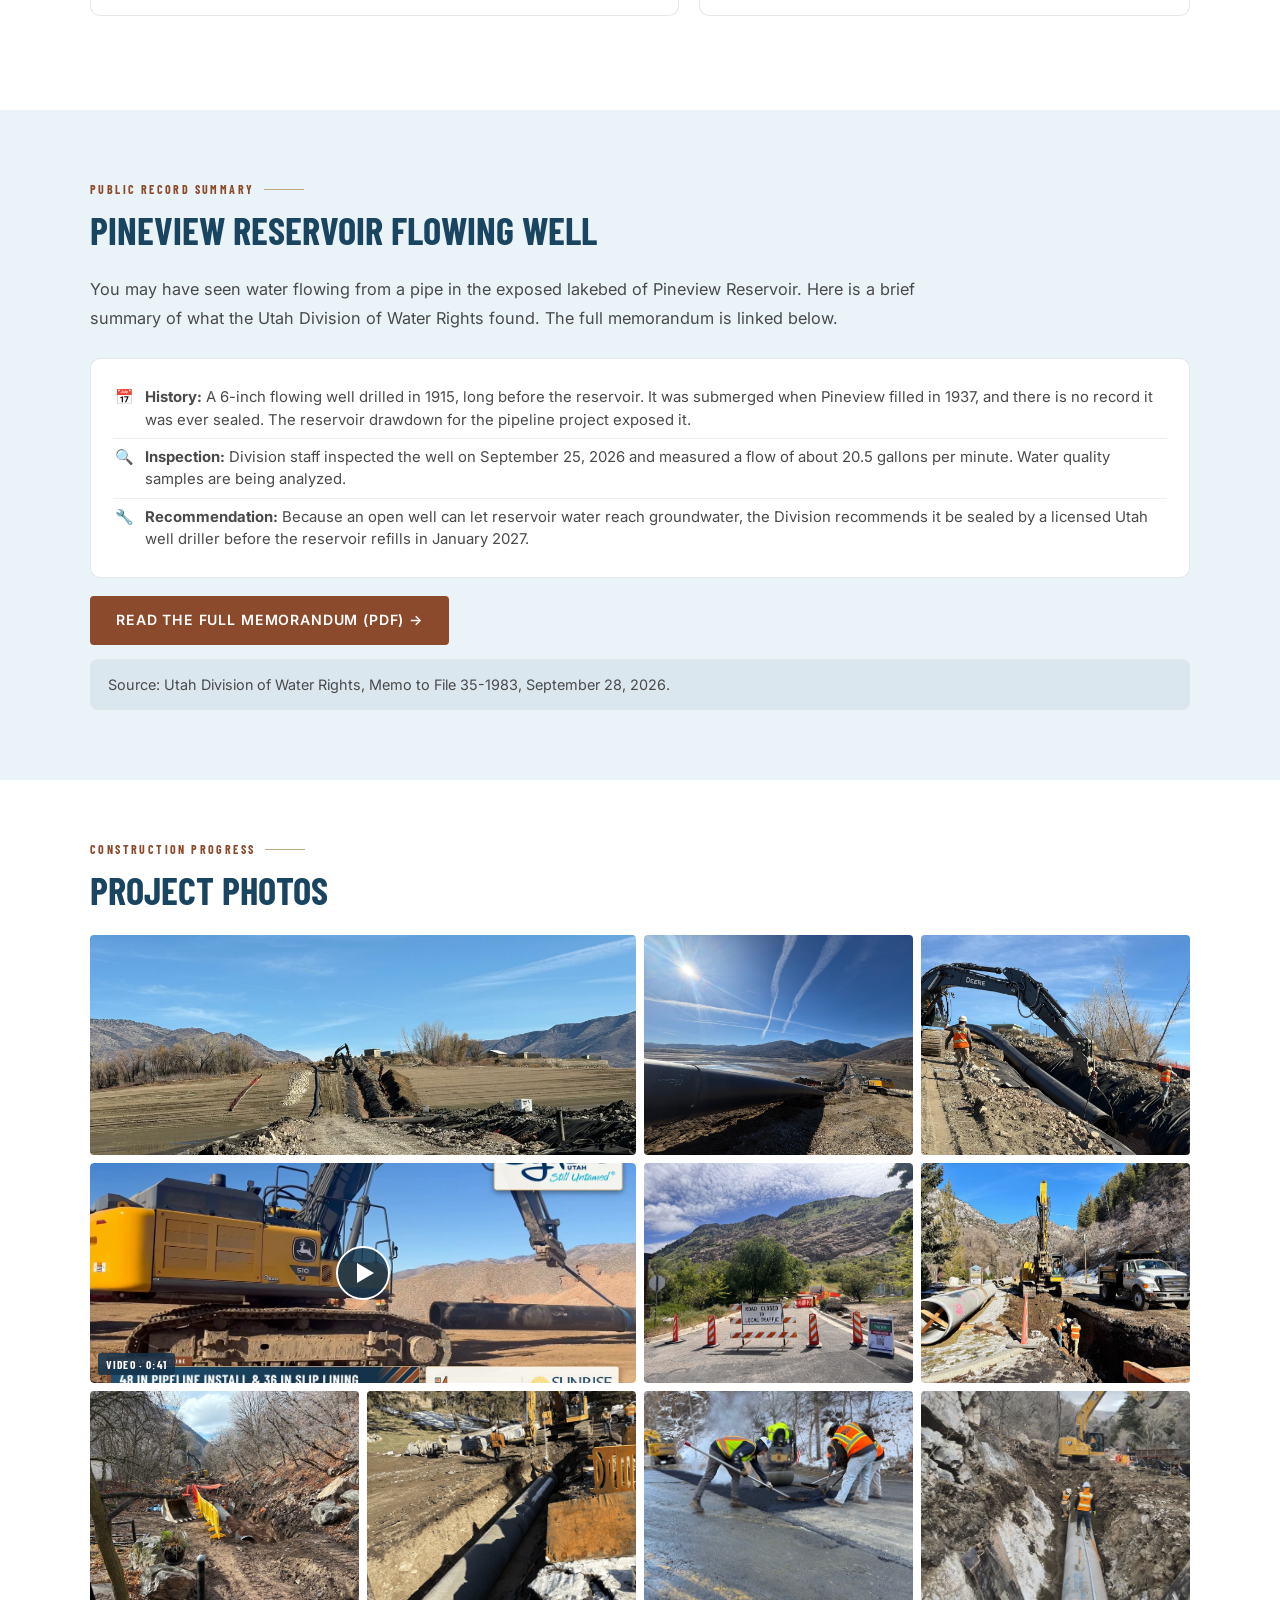
==== commit b1d38b2c: "Add Traffic Impacts page and nav link" ====
--- a/index.html
+++ b/index.html
@@ -1671,6 +1671,7 @@
       <li><a href="#schedule" data-i18n="nav_schedule">Schedule</a></li>
       <li class="nav-press-li"><a href="#pineview" class="nav-press-btn" data-i18n="nav_press">Pineview Crossing</a></li>
       <li class="nav-press-li"><a href="#phase4" class="nav-ph4" data-i18n="nav_ph4">Phase 4 – Canyon</a></li>
+      <li><a href="traffic.html" data-i18n="nav_traffic">Traffic</a></li>
       <li><a href="#gallery" data-i18n="nav_photos">Photos</a></li>
       <li><a href="#contact" data-i18n="nav_contact">Contact</a></li>
     </ul>
@@ -1691,6 +1692,7 @@
     <a href="#schedule" class="mobile-link" data-i18n="mnav_schedule">Schedule</a>
     <a href="#pineview" class="mobile-link mobile-press-link">📄 Press Release — Pineview Reservoir</a>
     <a href="#phase4" class="mobile-link" data-i18n="mnav_ph4">🚧 Phase 4 – Canyon: SR-39 Lane Closure</a>
+    <a href="traffic.html" class="mobile-link" data-i18n="mnav_traffic">🚦 Traffic Impacts: Cameras and Travel Times</a>
     <a href="#gallery" class="mobile-link" data-i18n="mnav_photos">Photos</a>
     <a href="#contact" class="mobile-link" data-i18n="mnav_contact">Contact</a>
     <div class="mobile-social">
@@ -3223,7 +3225,7 @@
 
     <div class="ph4-note">
       <span aria-hidden="true" style="font-size:1.3rem;line-height:1.2;">❄️</span>
-      <span data-i18n-html="ph4_conc">This work takes place at the same time as the <a href="#pineview">Pineview Reservoir Pipeline Crossing</a> this winter. Please plan for possible delays throughout the canyon and check back here for updates.</span>
+      <span data-i18n-html="ph4_conc">This work takes place at the same time as the <a href="#pineview">Pineview Reservoir Pipeline Crossing</a> this winter. Please plan for possible delays throughout the canyon and check back here for updates. See <a href="traffic.html">live cameras, travel times, and the UDOT road sign</a>.</span>
     </div>
   </div>
 </section>
@@ -3657,6 +3659,8 @@
     nav_schedule: { en: 'Schedule',      es: 'Calendario' },
     nav_press:    { en: 'Pineview Crossing', es: 'Cruce Pineview' },
     nav_ph4: { en: 'Phase 4 – Canyon', es: 'Fase 4 – Cañón' },
+    nav_traffic: { en: 'Traffic', es: 'Tráfico' },
+    mnav_traffic: { en: '🚦 Traffic Impacts: Cameras and Travel Times', es: '🚦 Impactos en el Tráfico: Cámaras y Tiempos de Viaje' },
     nav_badge_ph4: { en: 'Starts Nov. 2*', es: 'Inicia 2 nov.*' },
     mnav_ph4: { en: '🚧 Phase 4 – Canyon: SR-39 Lane Closure', es: '🚧 Fase 4 – Cañón: Cierre de Carril en SR-39' },
     phase_p4: { en: 'Phase 4 — Canyon: Lane Closure Starts Nov. 2*', es: 'Fase 4 — Cañón: Cierre de Carril Inicia el 2 de nov.*' },
@@ -3682,7 +3686,7 @@
     ph4_f4t: { en: 'Questions', es: 'Preguntas' },
     ph4_map_cap: { en: 'Lane closure area (orange dashed line): one-way alternating traffic day and night.', es: 'Área del cierre de carril (línea naranja discontinua): tráfico alterno en un solo sentido, de día y de noche.' },
     ph4_pdf: { en: 'Download the lane closure flyer (PDF) →', es: 'Descargar el volante del cierre de carril (PDF) →' },
-    ph4_conc: { en: 'This work takes place at the same time as the <a href="#pineview">Pineview Reservoir Pipeline Crossing</a> this winter. Please plan for possible delays throughout the canyon and check back here for updates.', es: 'Estos trabajos se realizan al mismo tiempo que el <a href="#pineview">Cruce de Tubería de la Presa Pineview</a> este invierno. Planifique posibles demoras en todo el cañón y vuelva a consultar aquí para ver las actualizaciones.' },
+    ph4_conc: { en: 'This work takes place at the same time as the <a href="#pineview">Pineview Reservoir Pipeline Crossing</a> this winter. Please plan for possible delays throughout the canyon and check back here for updates. See <a href="traffic.html">live cameras, travel times, and the UDOT road sign</a>.', es: 'Estos trabajos se realizan al mismo tiempo que el <a href="#pineview">Cruce de Tubería de la Presa Pineview</a> este invierno. Planifique posibles demoras en todo el cañón y vuelva a consultar aquí para ver las actualizaciones. Vea las <a href="traffic.html">cámaras en vivo, los tiempos de viaje y el letrero vial de UDOT</a>.' },
     nav_photos:   { en: 'Photos',        es: 'Fotos' },
     nav_contact:  { en: 'Contact',       es: 'Contacto' },
 
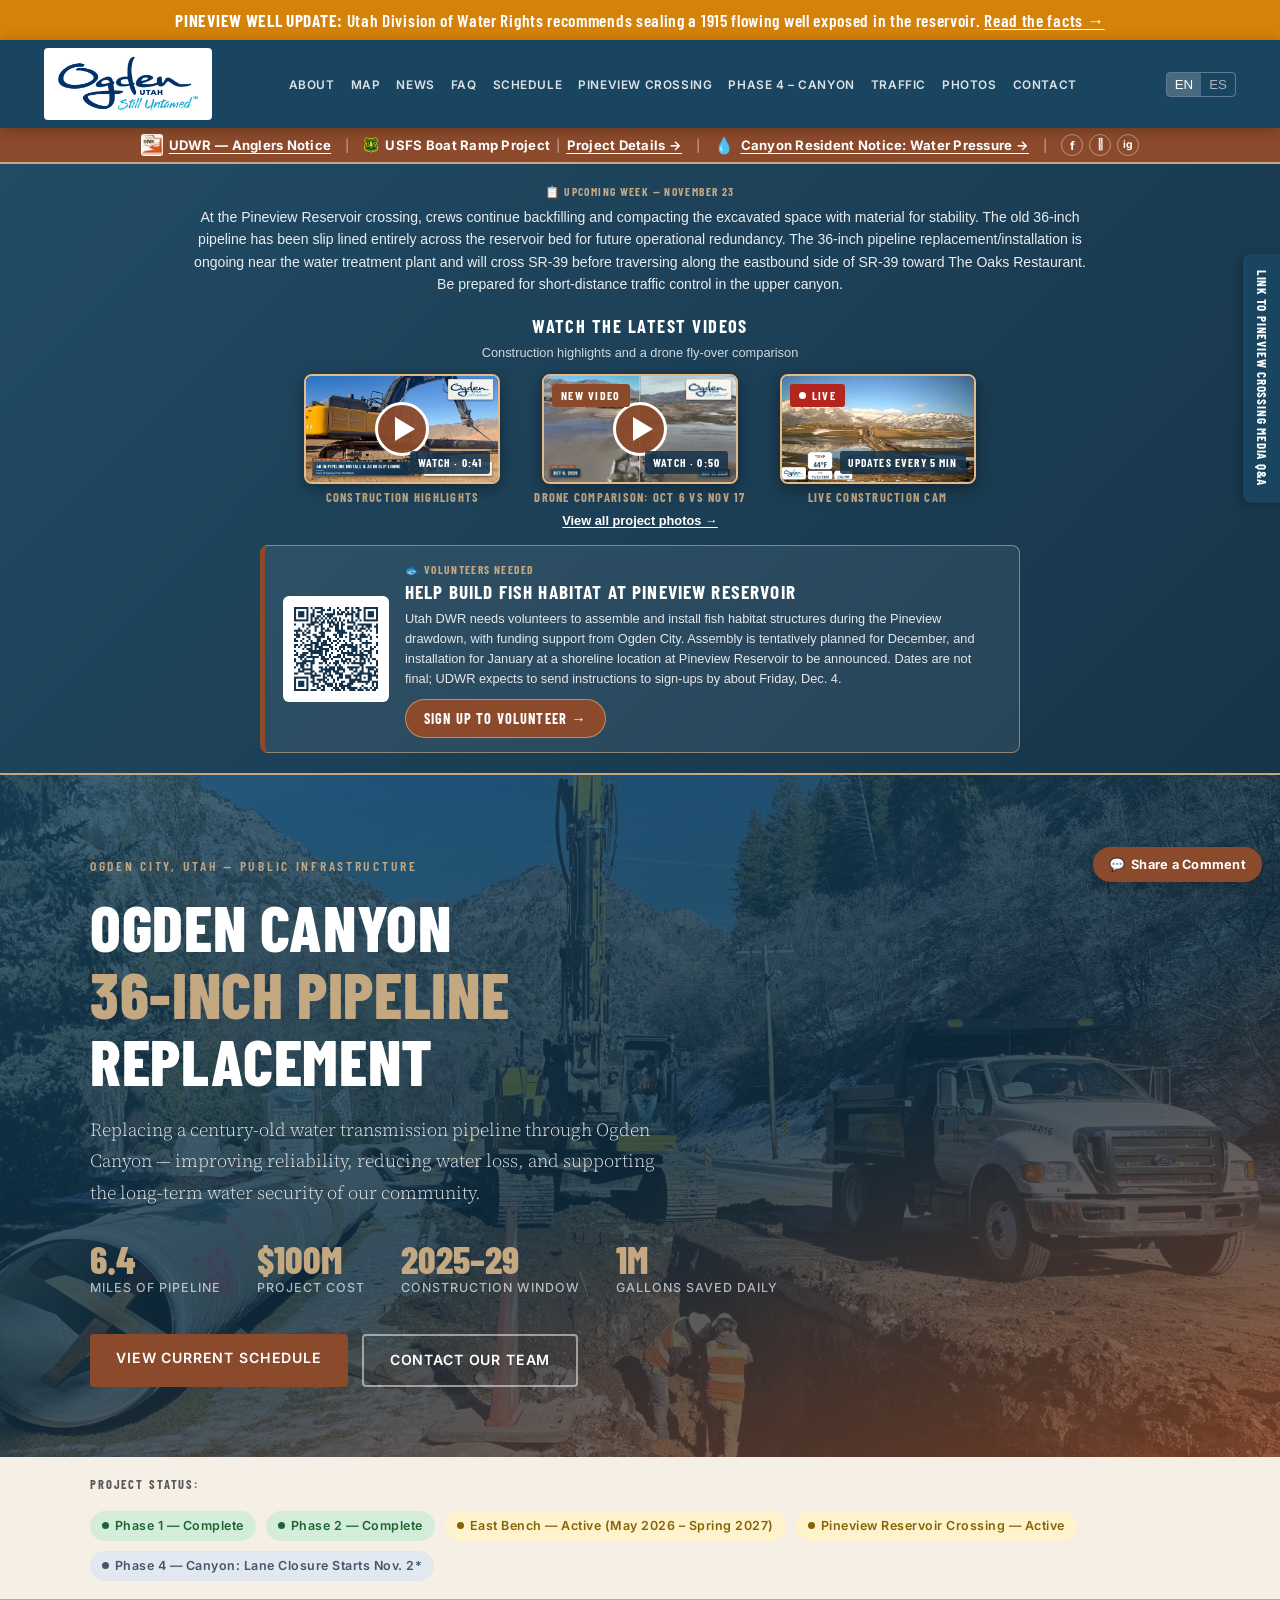
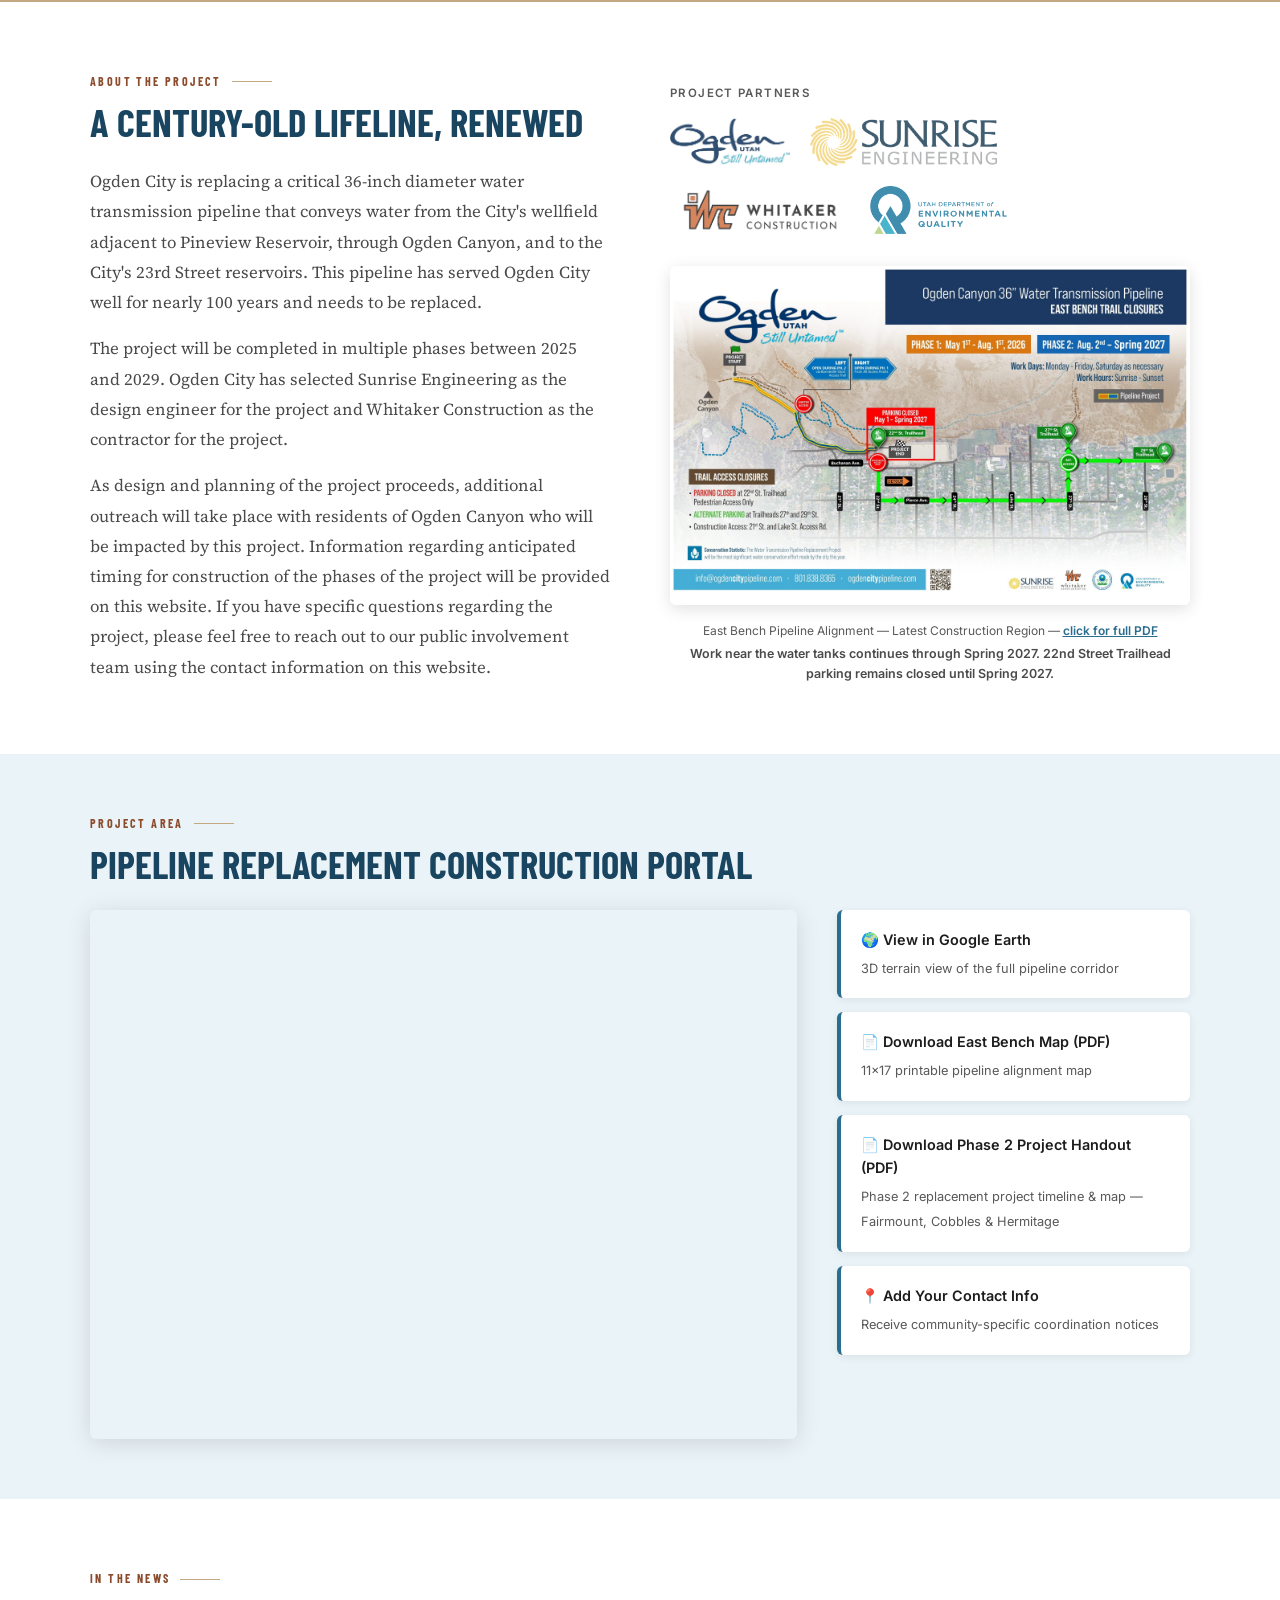
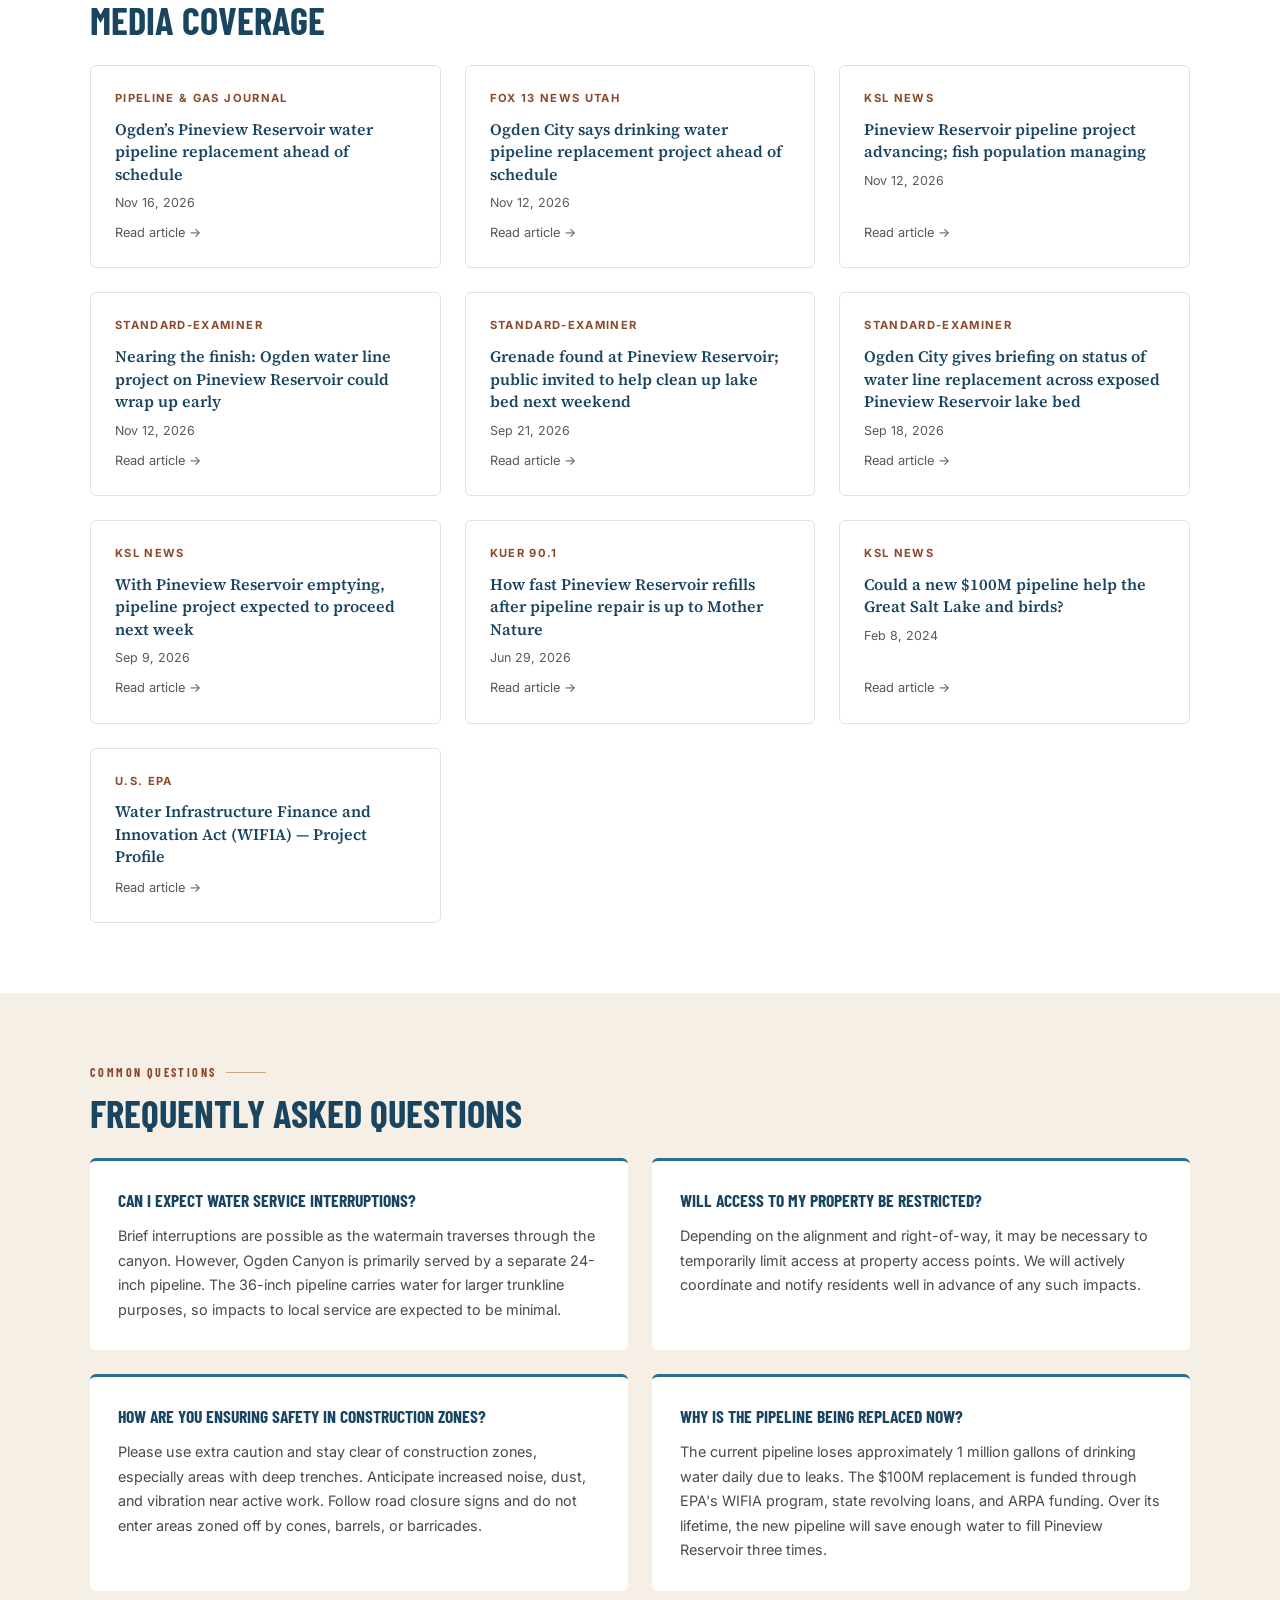
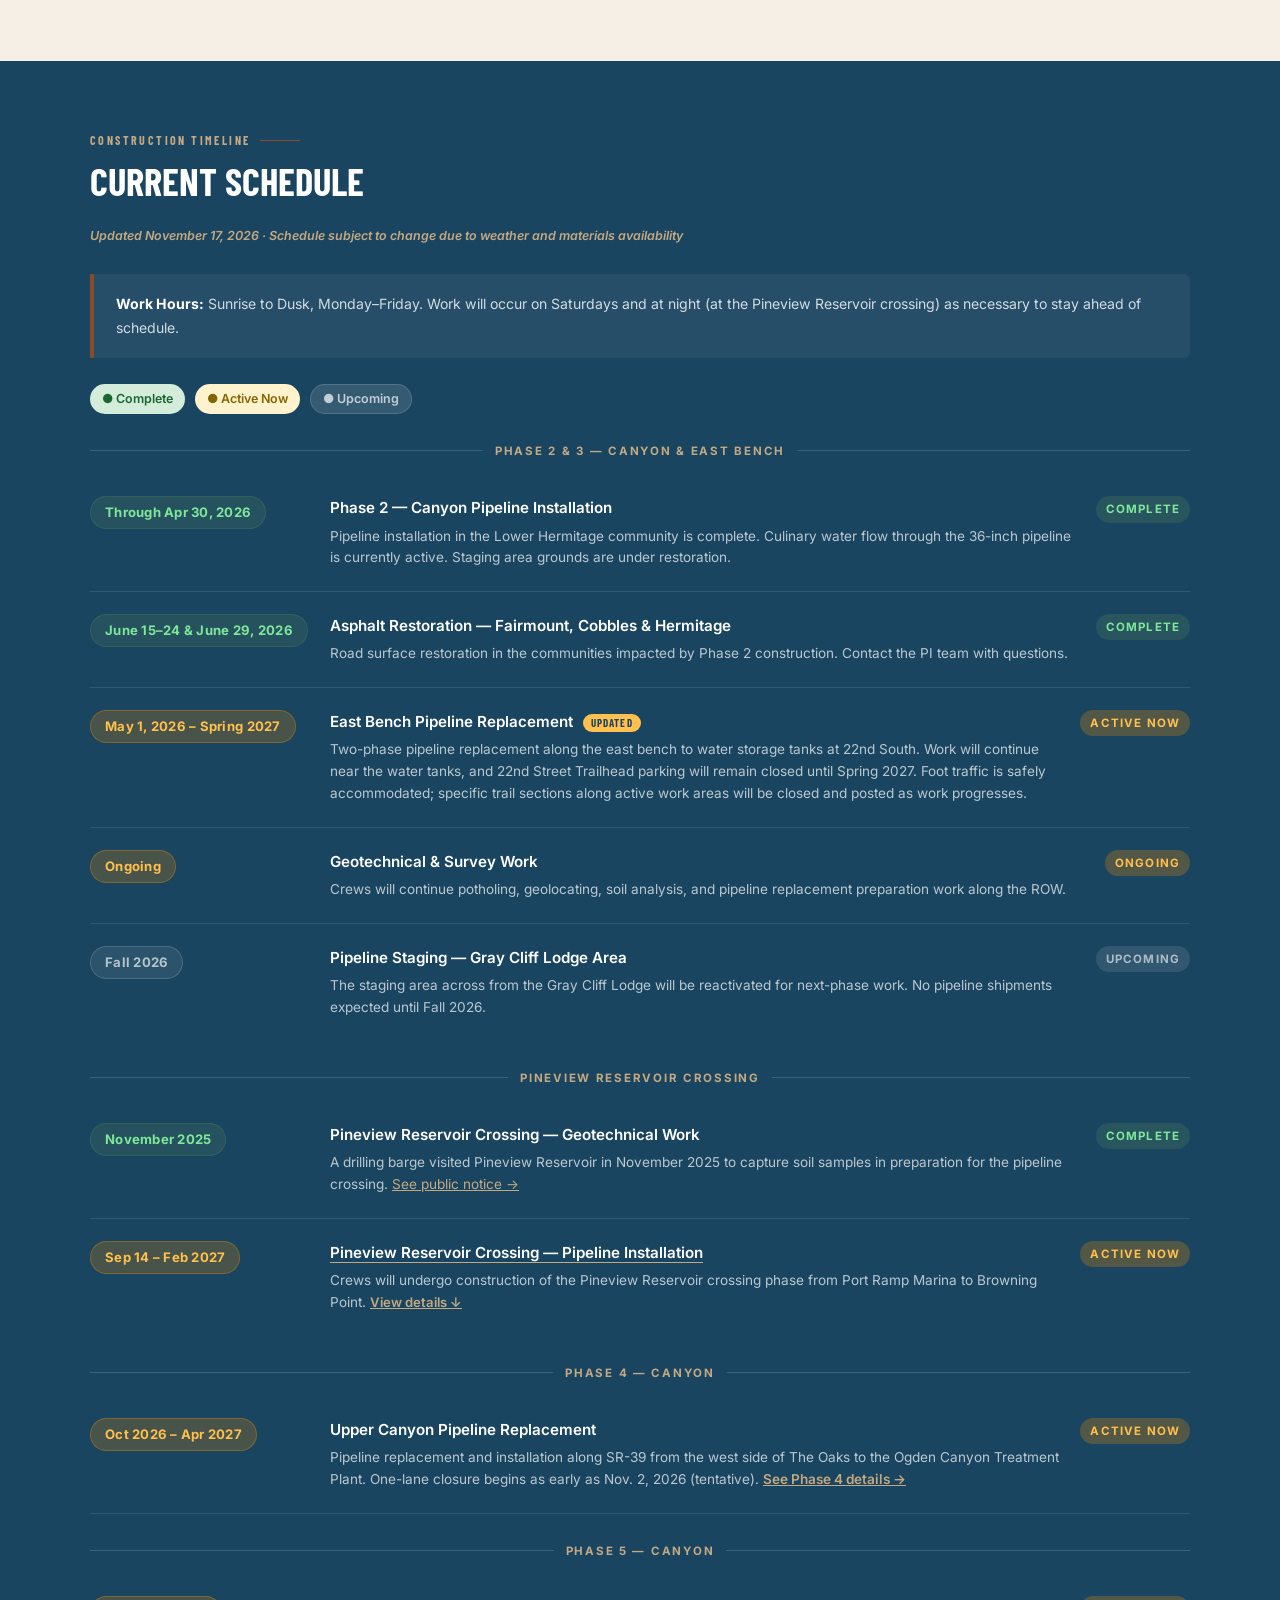
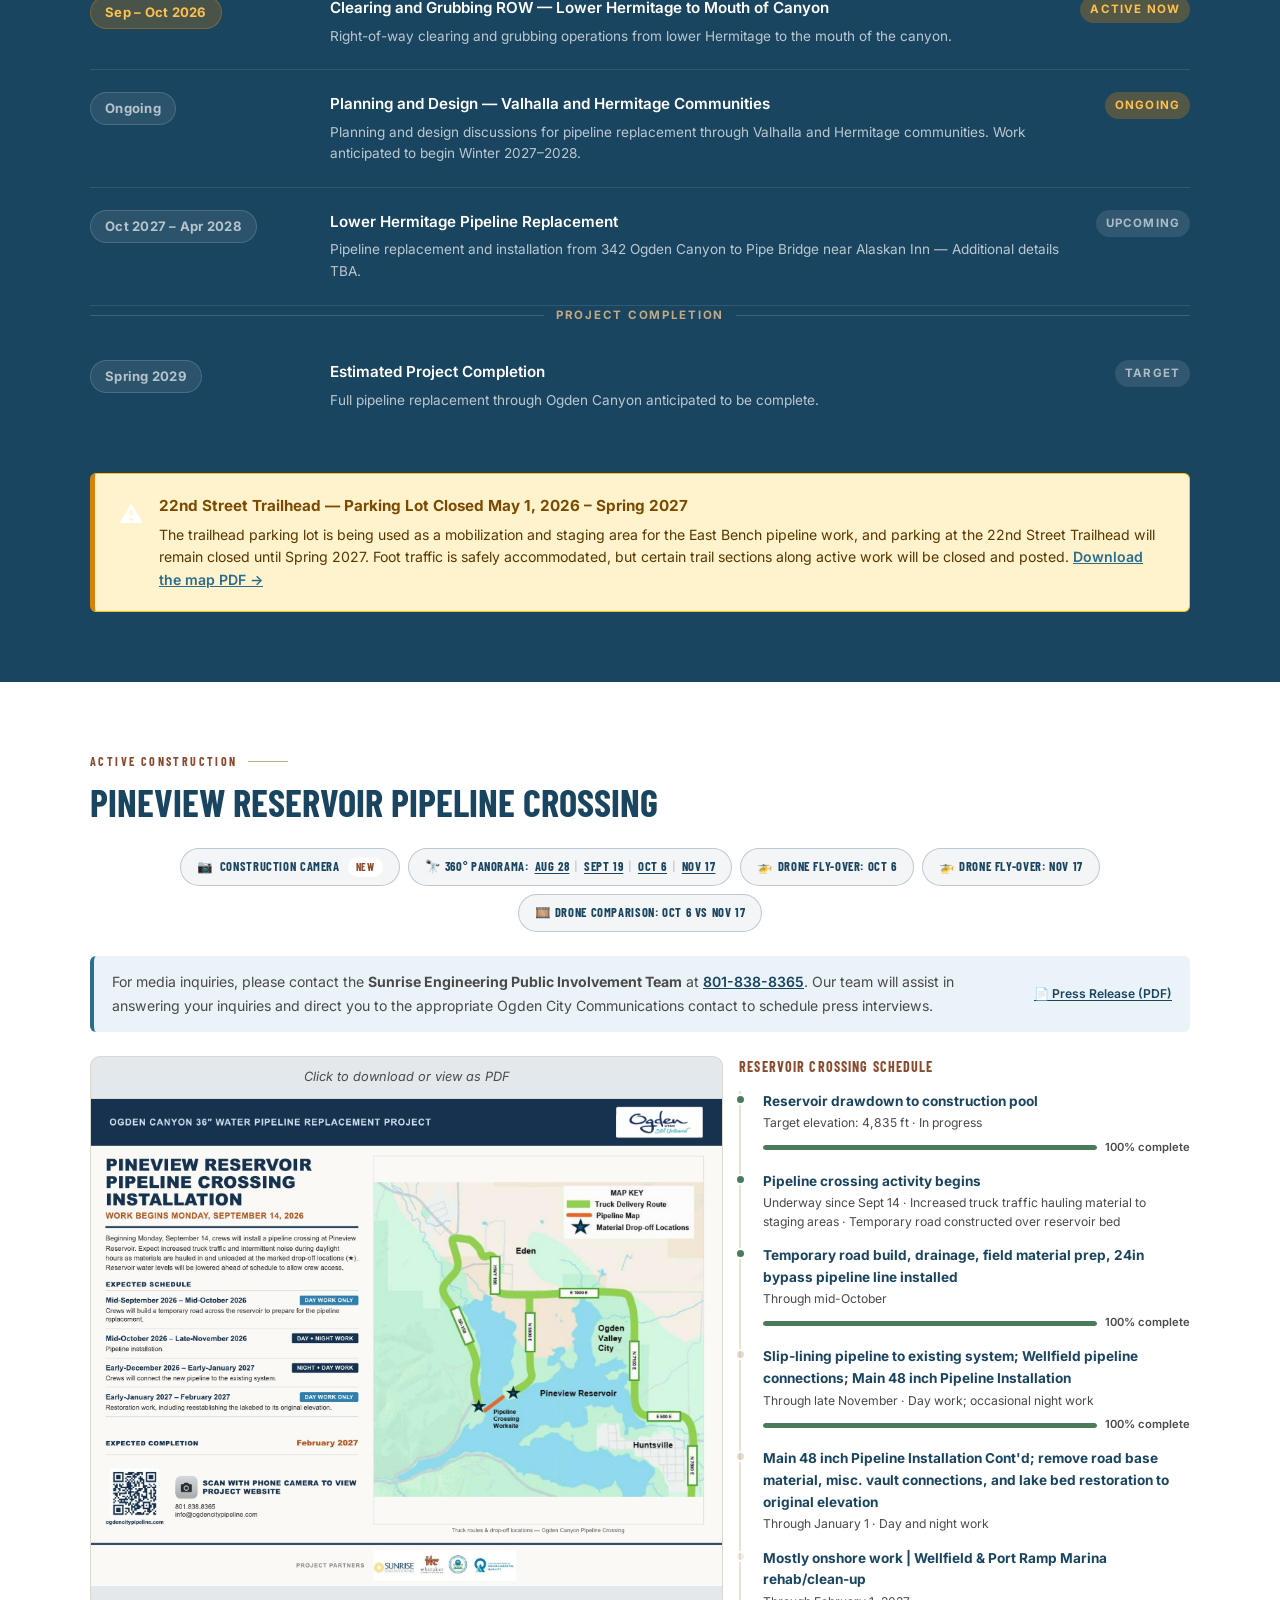
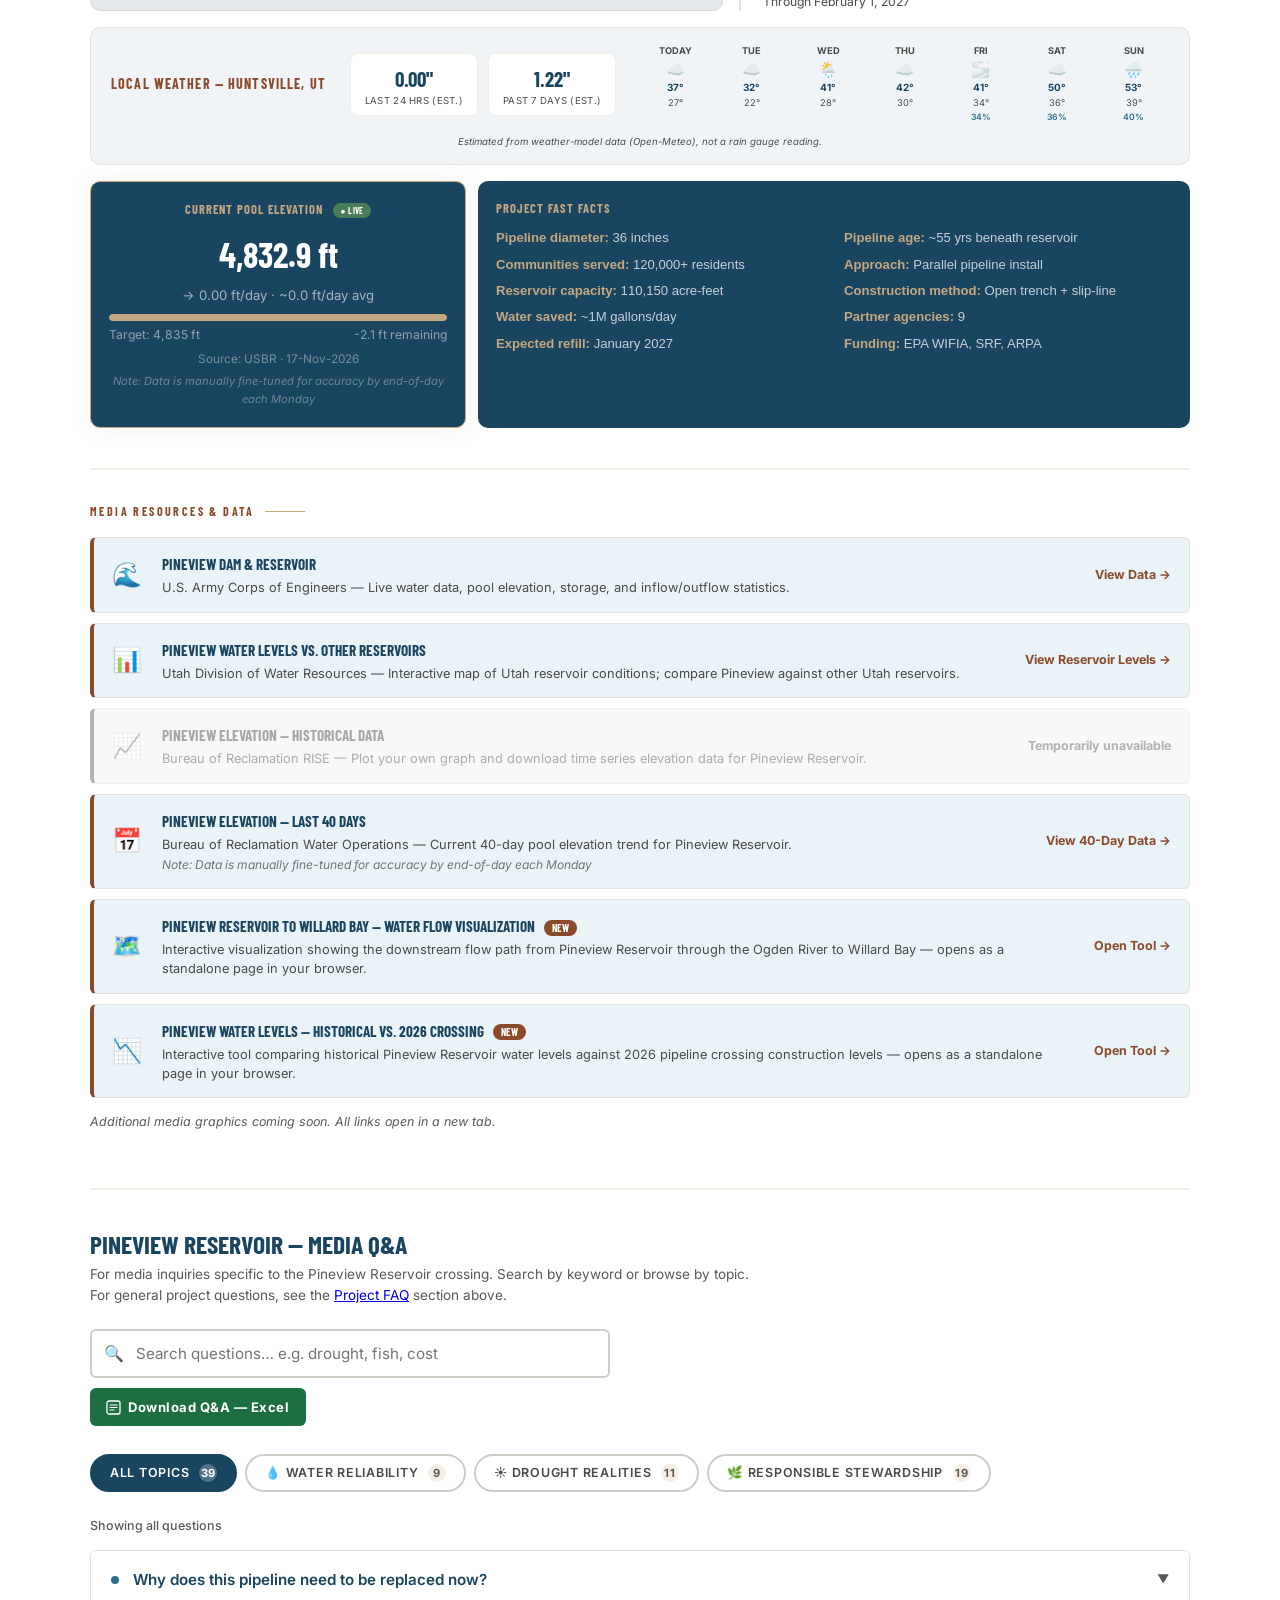
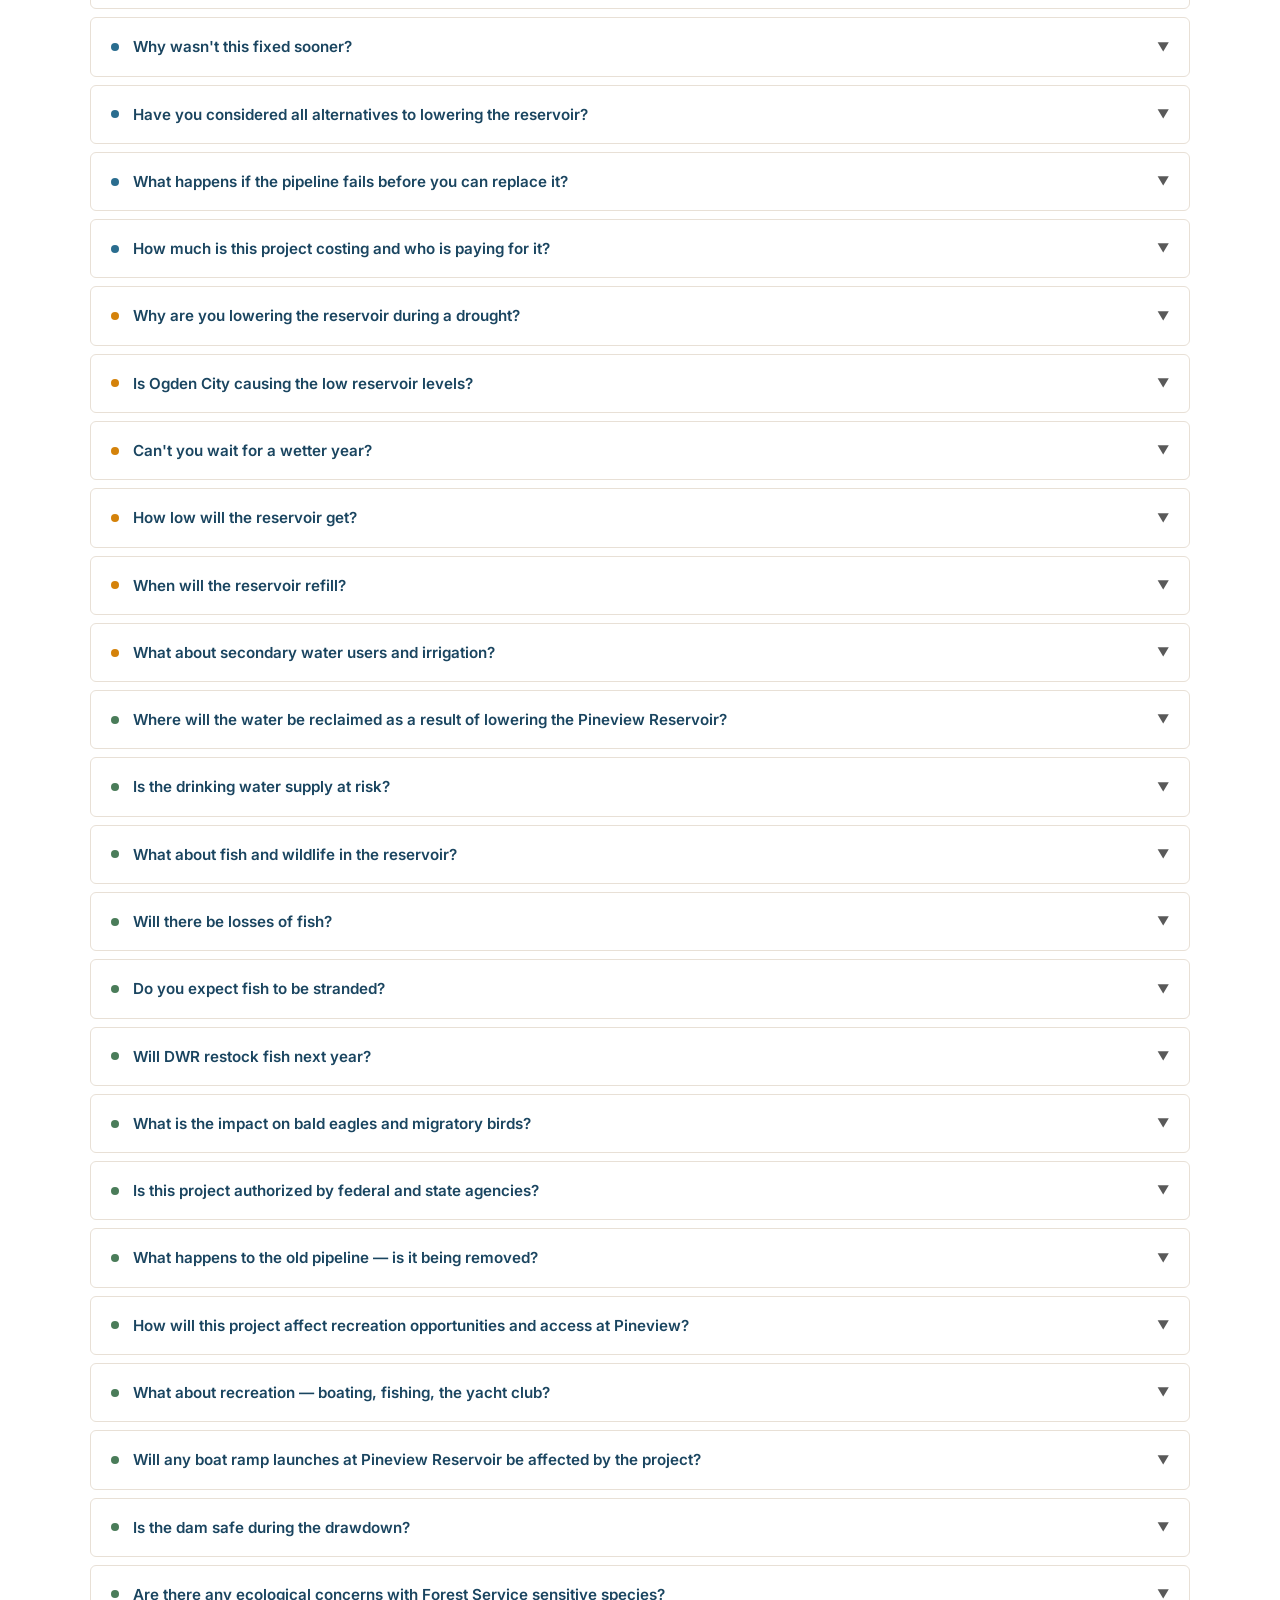
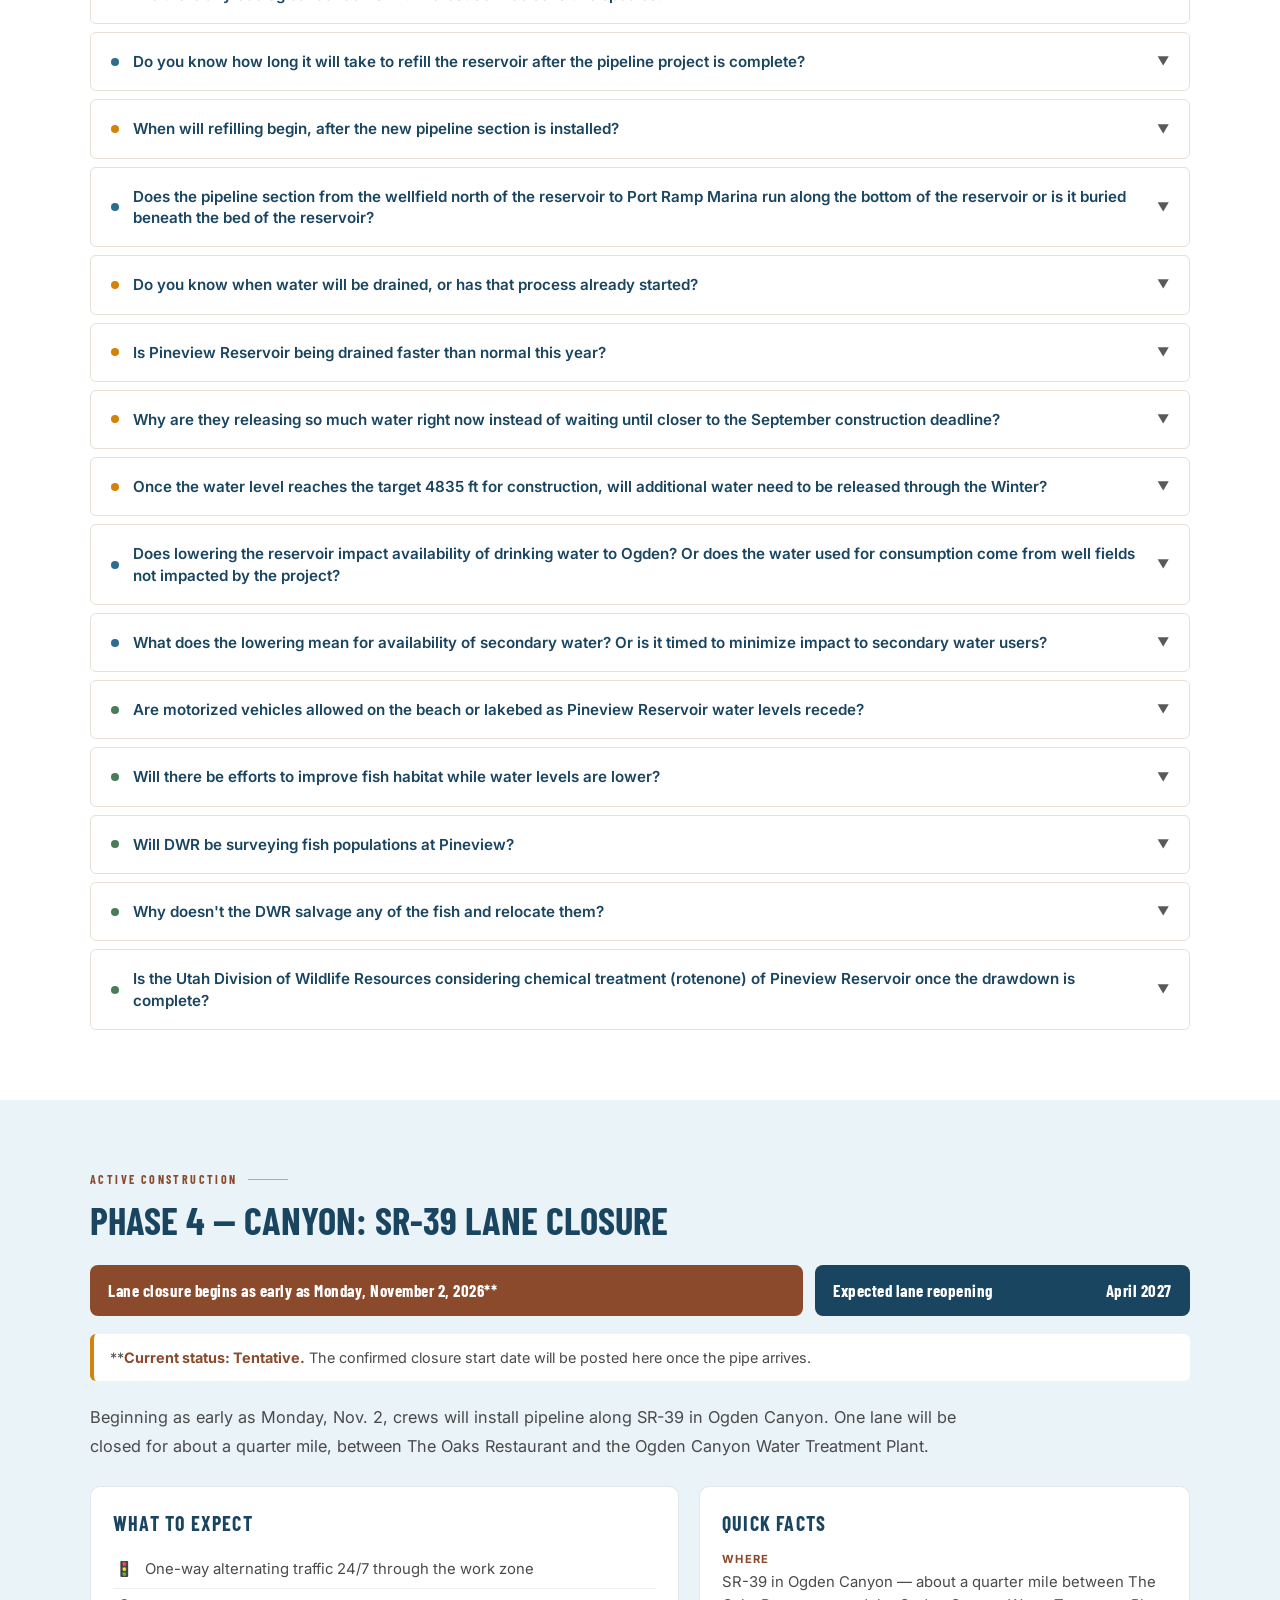
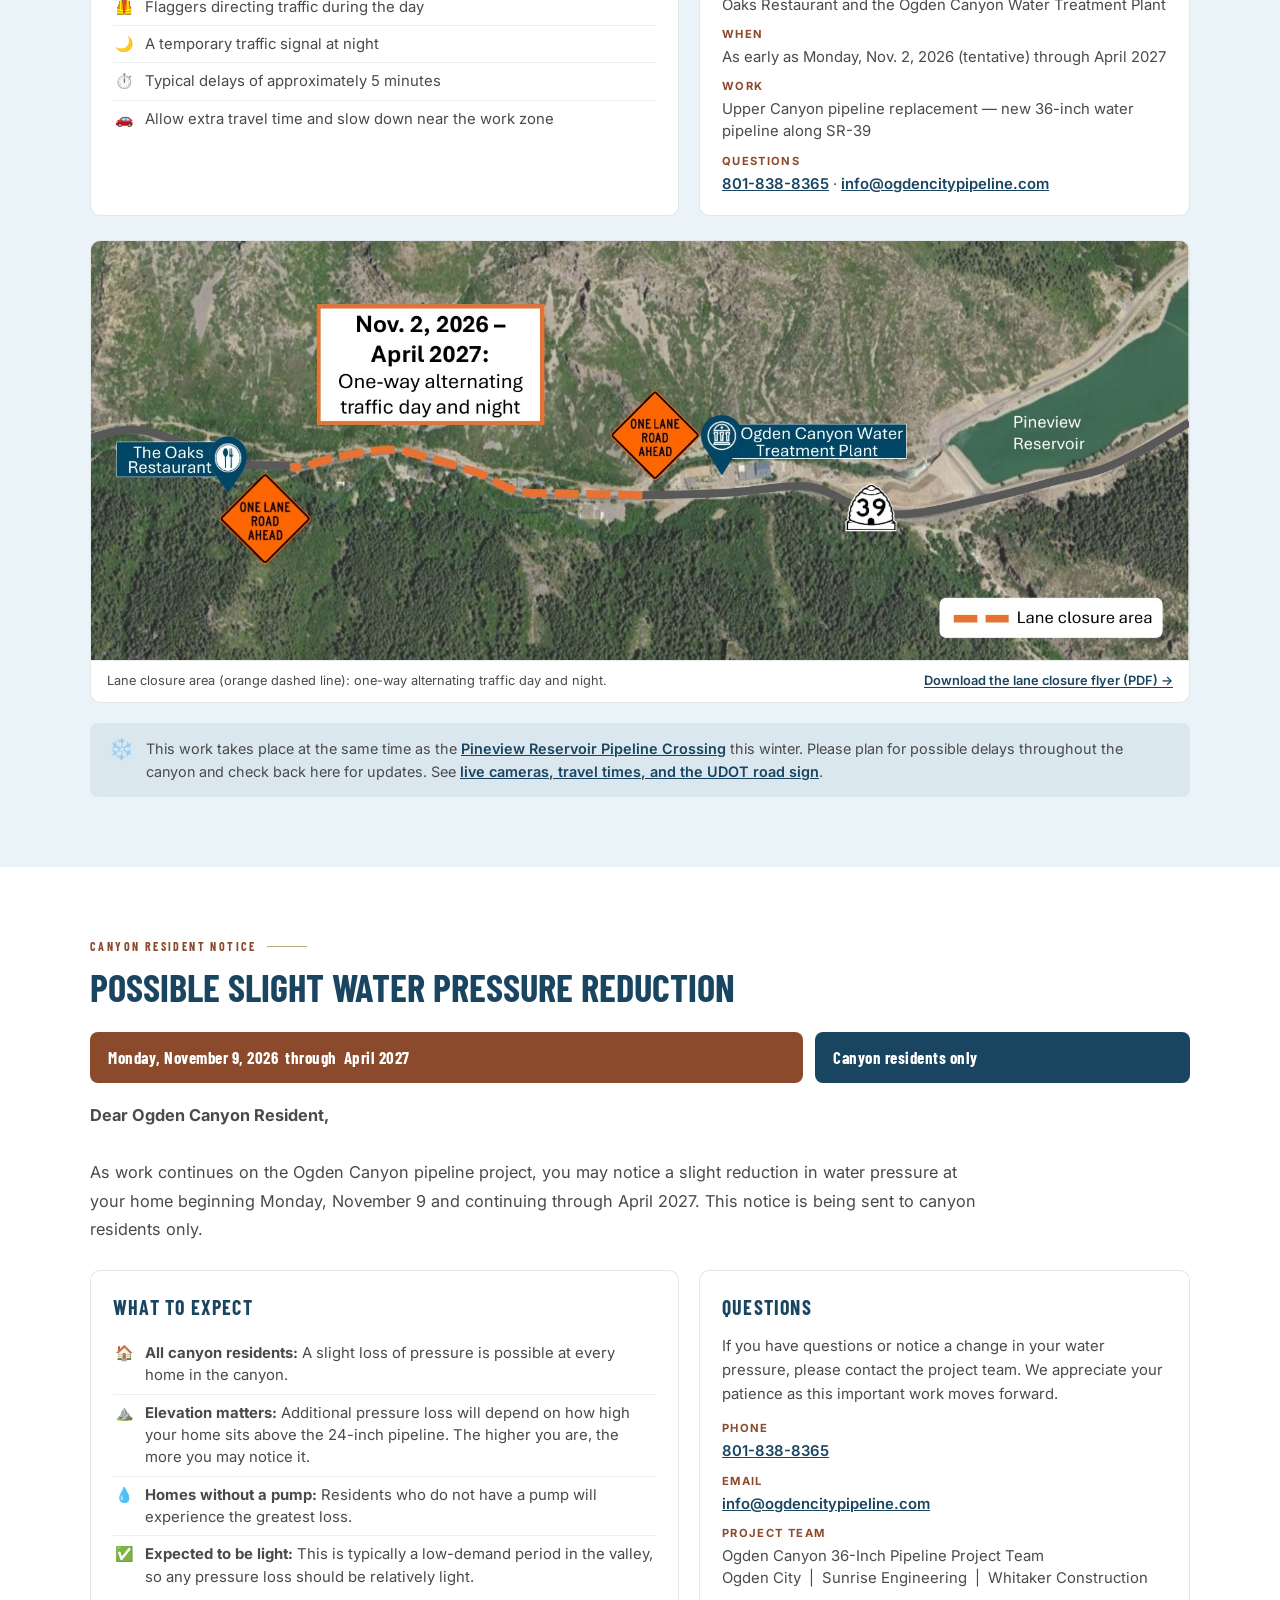
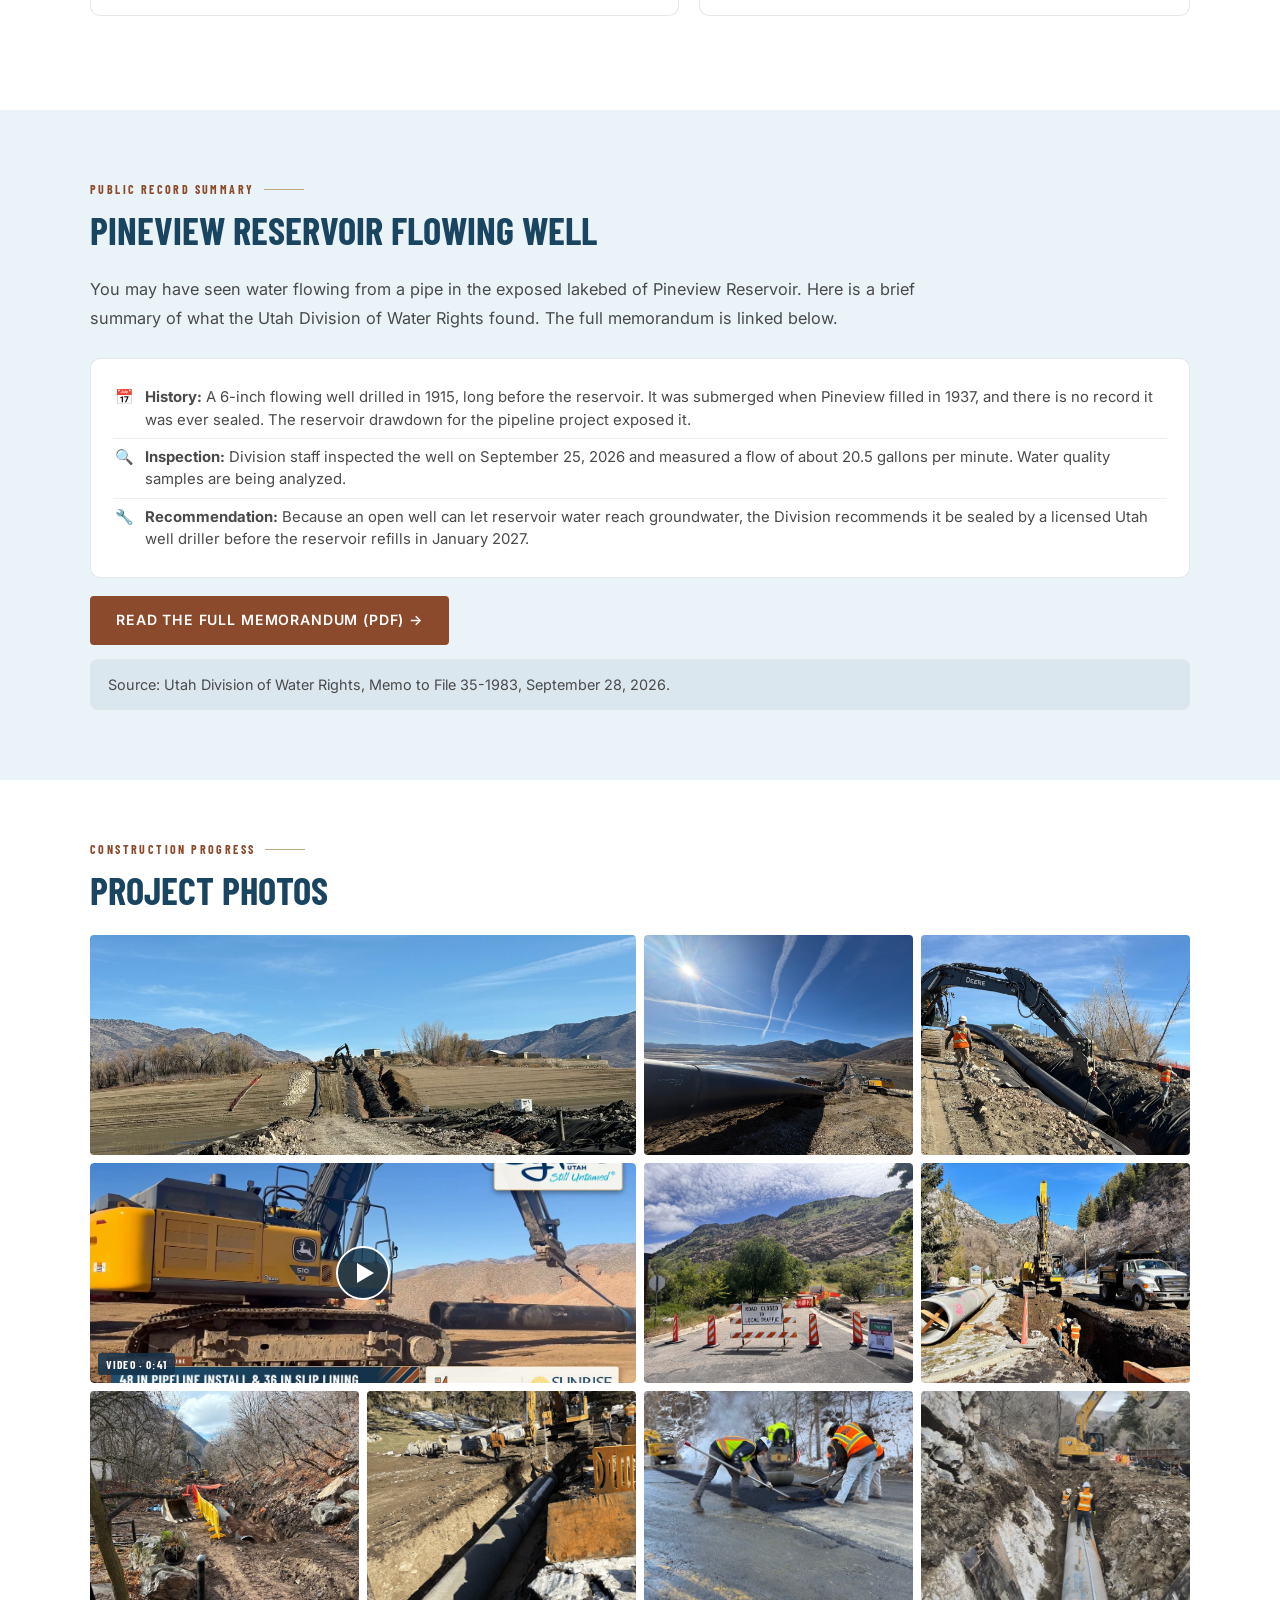
==== commit 8b39cd70: "Update volunteer location wording" ====
--- a/index.html
+++ b/index.html
@@ -1769,7 +1769,7 @@
           <div style="flex:1 1 320px;min-width:240px;">
             <div style="font-family:'Barlow Condensed',sans-serif;font-size:0.72rem;font-weight:700;text-transform:uppercase;letter-spacing:0.12em;color:var(--canyon-stone);" data-i18n="vol_label">🐟 Volunteers needed</div>
             <div style="font-family:'Barlow Condensed',sans-serif;font-size:1.2rem;font-weight:700;text-transform:uppercase;letter-spacing:0.06em;color:#fff;line-height:1.2;margin-top:2px;" data-i18n="vol_title">Help build fish habitat at Pineview Reservoir</div>
-            <div style="font-family:'Open Sans',sans-serif;font-size:0.8rem;color:rgba(255,255,255,0.88);line-height:1.55;margin-top:6px;" data-i18n="vol_body">Utah DWR needs volunteers to assemble and install fish habitat structures during the Pineview drawdown, with funding support from Ogden City. Assembly is tentatively planned for December in Ogden and installation for January at Pineview. Dates are not final; UDWR expects to send instructions to sign-ups by about Friday, Dec. 4.</div>
+            <div style="font-family:'Open Sans',sans-serif;font-size:0.8rem;color:rgba(255,255,255,0.88);line-height:1.55;margin-top:6px;" data-i18n="vol_body">Utah DWR needs volunteers to assemble and install fish habitat structures during the Pineview drawdown, with funding support from Ogden City. Assembly is tentatively planned for December, and installation for January at a shoreline location at Pineview Reservoir to be announced. Dates are not final; UDWR expects to send instructions to sign-ups by about Friday, Dec. 4.</div>
             <a href="https://docs.google.com/forms/d/e/1FAIpQLSegiLu_0bjRDSHAW3XsMjF_I0CJxjuECIrikrliYyfSctTO4g/viewform" target="_blank" rel="noopener" style="display:inline-block;margin-top:10px;background:var(--canyon-rust);color:#fff;text-decoration:none;font-family:'Barlow Condensed',sans-serif;font-size:0.9rem;font-weight:700;letter-spacing:0.08em;text-transform:uppercase;padding:7px 18px;border-radius:20px;border:1px solid rgba(226,185,135,0.6);" data-i18n="vol_btn">Sign up to volunteer →</a>
           </div>
         </div>
@@ -3854,7 +3854,7 @@
     wk_v1: { en: 'Construction highlights', es: 'Lo m\u00e1s destacado de la obra' },
     vol_label: { en: '\u{1F41F} Volunteers needed', es: '\u{1F41F} Se necesitan voluntarios' },
     vol_title: { en: 'Help build fish habitat at Pineview Reservoir', es: 'Ayude a crear h\u00e1bitat para peces en el embalse Pineview' },
-    vol_body: { en: 'Utah DWR needs volunteers to assemble and install fish habitat structures during the Pineview drawdown, with funding support from Ogden City. Assembly is tentatively planned for December in Ogden and installation for January at Pineview. Dates are not final; UDWR expects to send instructions to sign-ups by about Friday, Dec. 4.', es: 'El UDWR necesita voluntarios para armar e instalar estructuras de h\u00e1bitat para peces durante el descenso del nivel de Pineview, con apoyo financiero de Ogden City. El armado est\u00e1 previsto tentativamente para diciembre en Ogden y la instalaci\u00f3n para enero en Pineview. Las fechas a\u00fan no son definitivas; el UDWR espera enviar instrucciones a los inscritos alrededor del viernes 4 de diciembre.' },
+    vol_body: { en: 'Utah DWR needs volunteers to assemble and install fish habitat structures during the Pineview drawdown, with funding support from Ogden City. Assembly is tentatively planned for December, and installation for January at a shoreline location at Pineview Reservoir to be announced. Dates are not final; UDWR expects to send instructions to sign-ups by about Friday, Dec. 4.', es: 'El UDWR necesita voluntarios para armar e instalar estructuras de h\u00e1bitat para peces durante el descenso del nivel de Pineview, con apoyo financiero de Ogden City. El armado est\u00e1 previsto tentativamente para diciembre, y la instalaci\u00f3n para enero en un lugar de la orilla del embalse Pineview que se anunciar\u00e1. Las fechas a\u00fan no son definitivas; el UDWR espera enviar instrucciones a los inscritos alrededor del viernes 4 de diciembre.' },
     vol_btn: { en: 'Sign up to volunteer \u2192', es: 'Inscr\u00edbase como voluntario \u2192' },
     wk_cam: { en: 'Live construction cam', es: 'C\u00e1mara de construcci\u00f3n en vivo' },
     wk_cam_badge: { en: 'Updates every 5 min', es: 'Cada 5 min' },
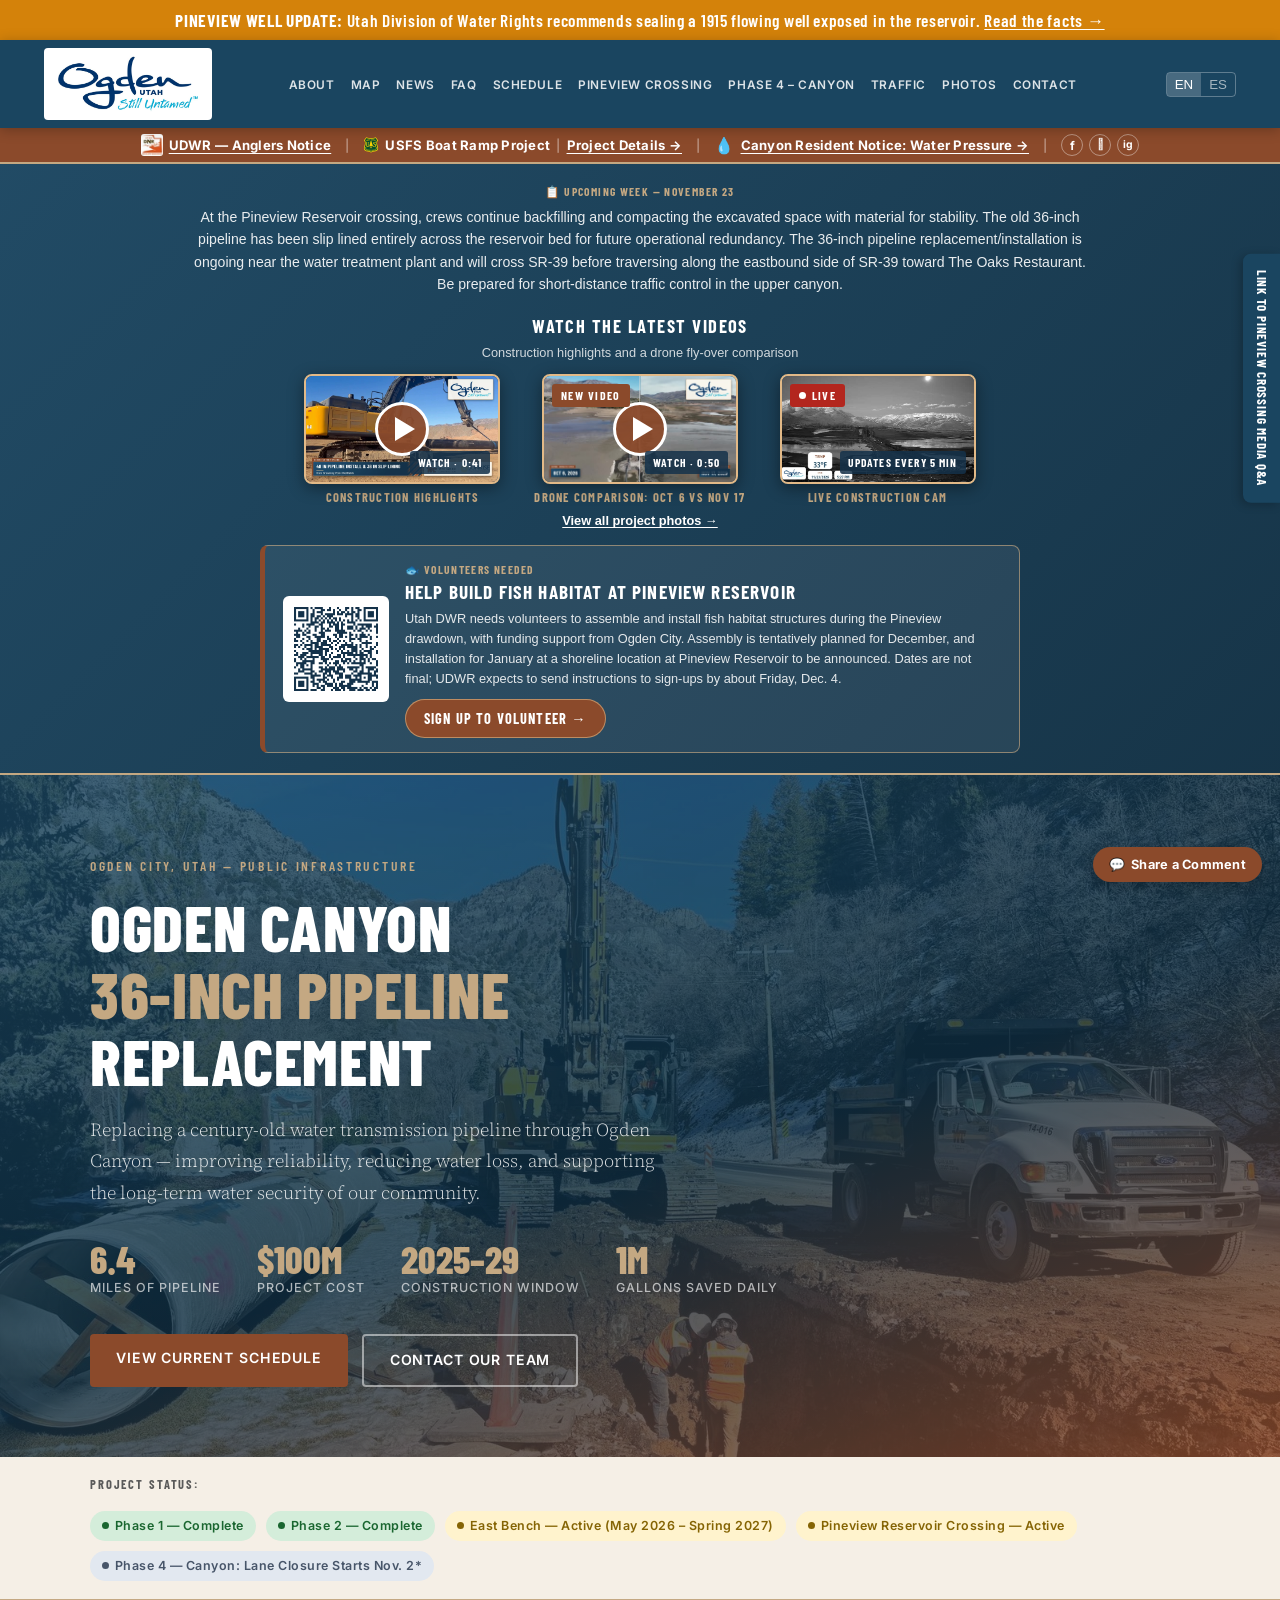
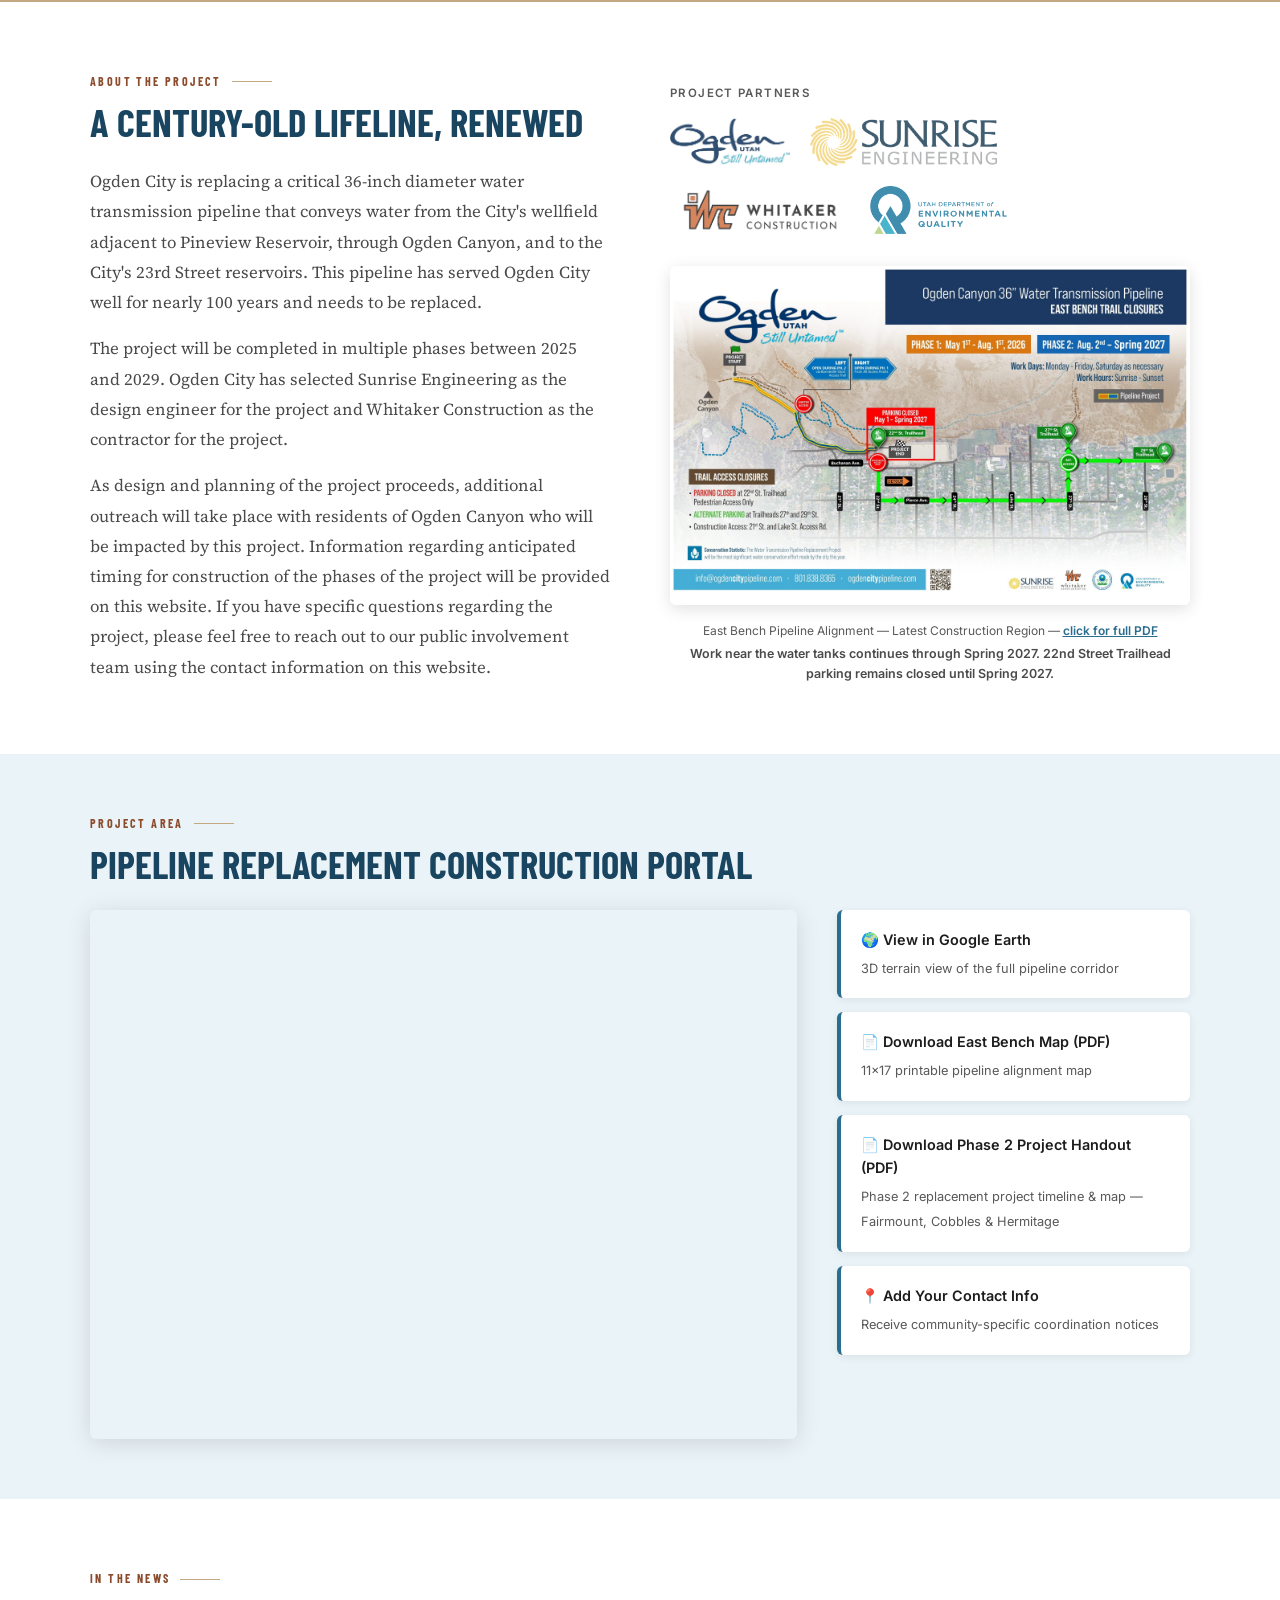
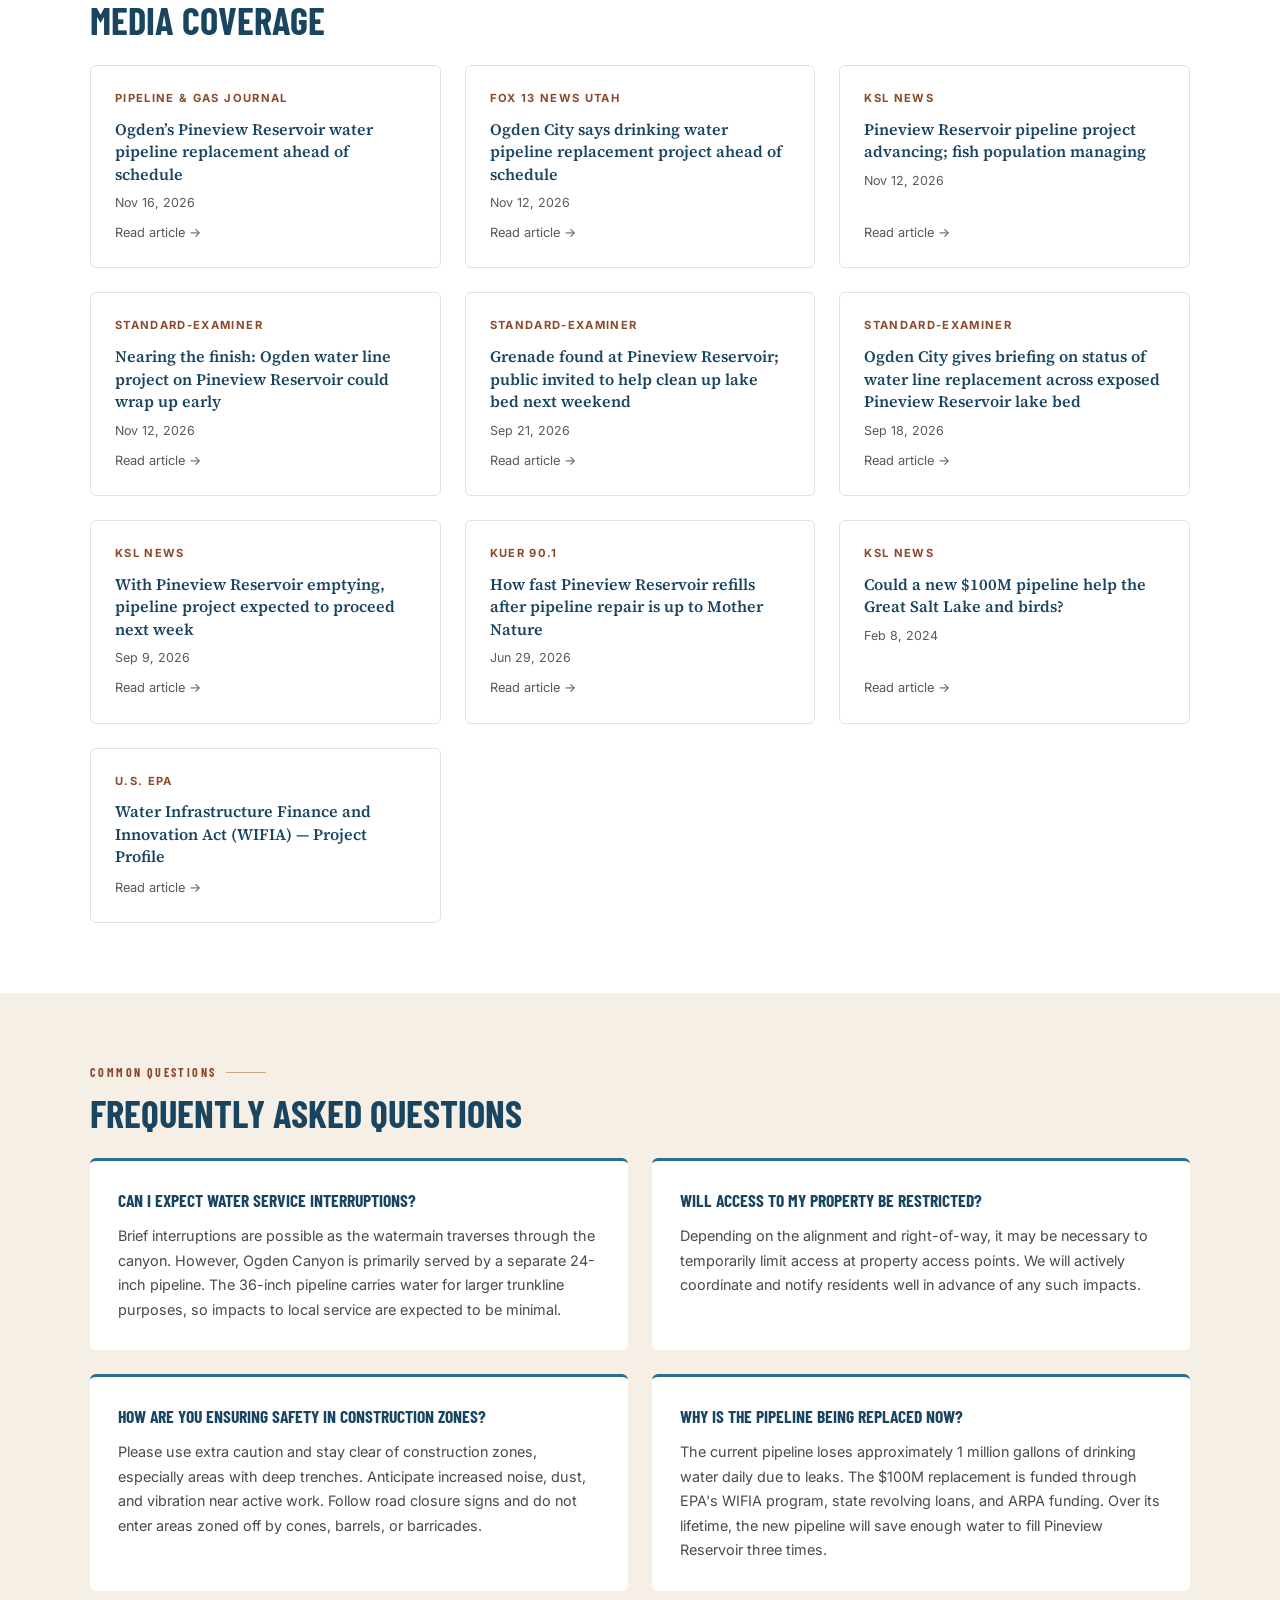
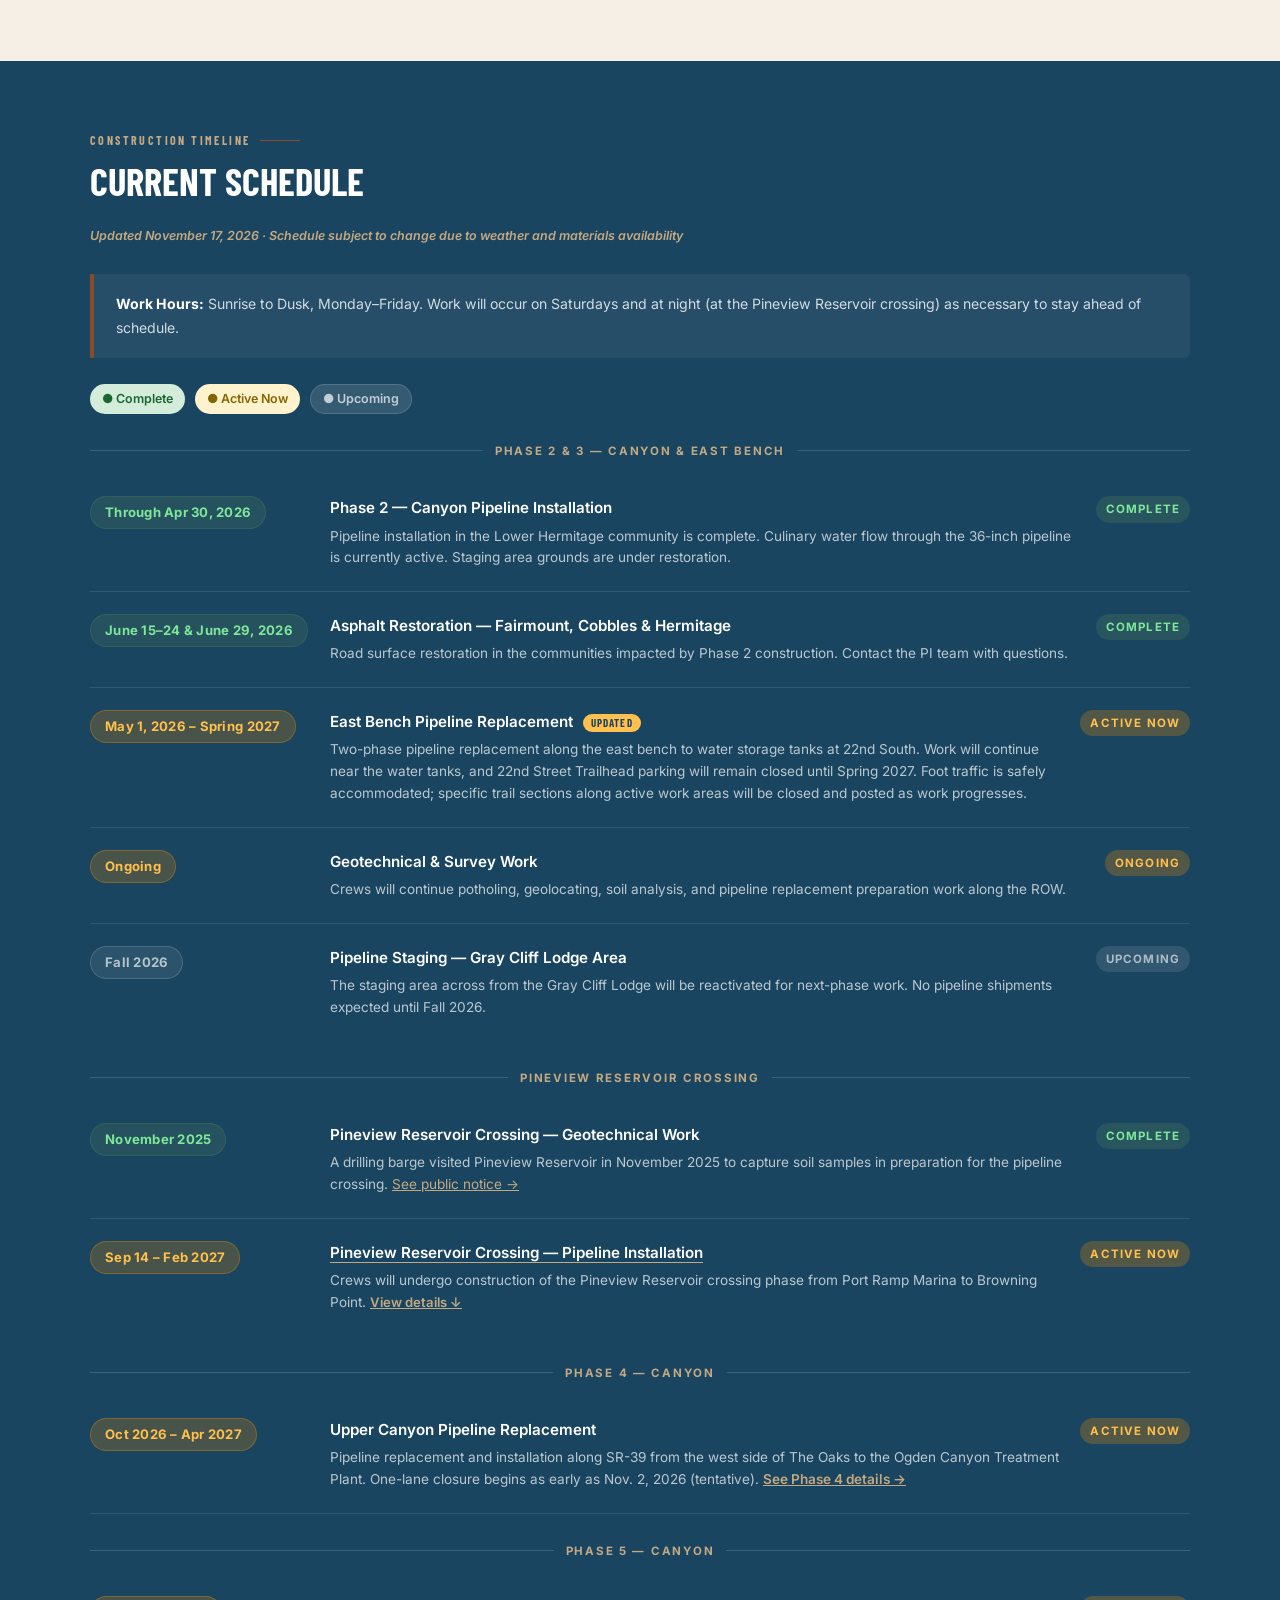
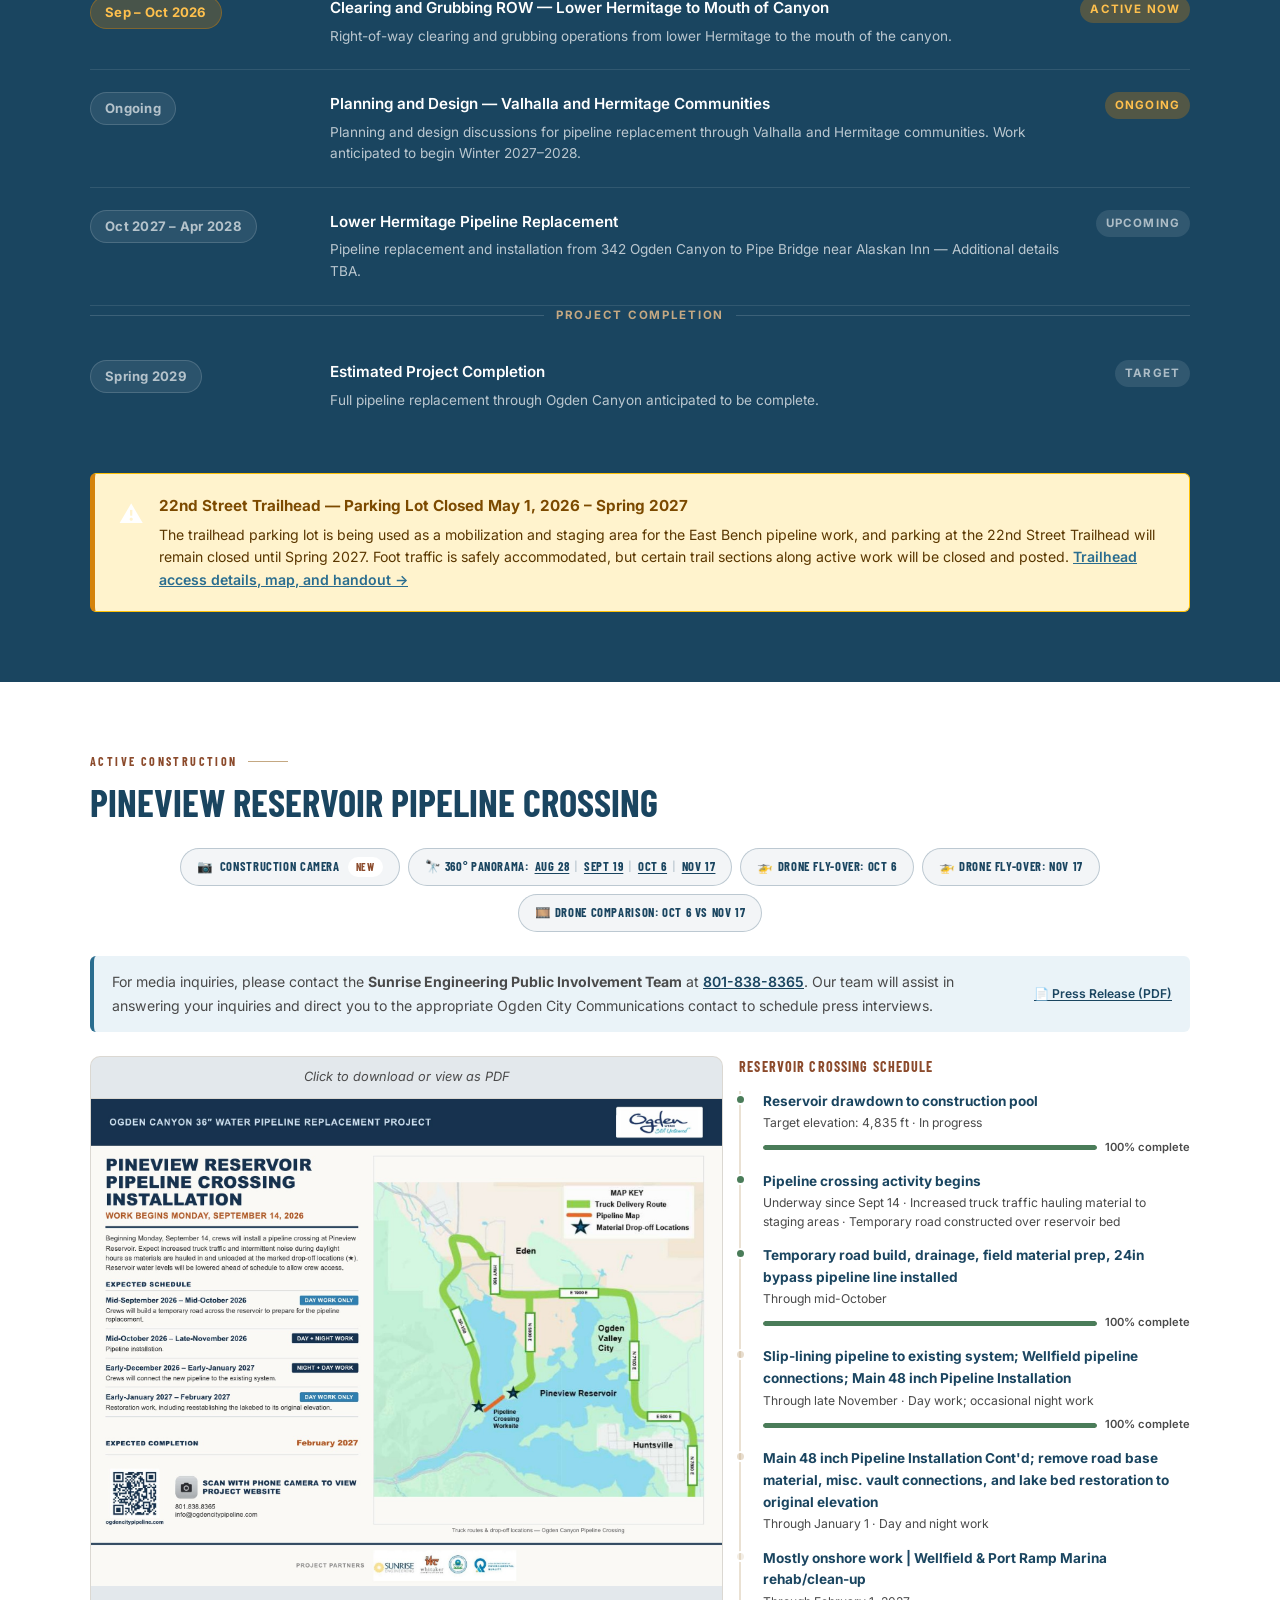
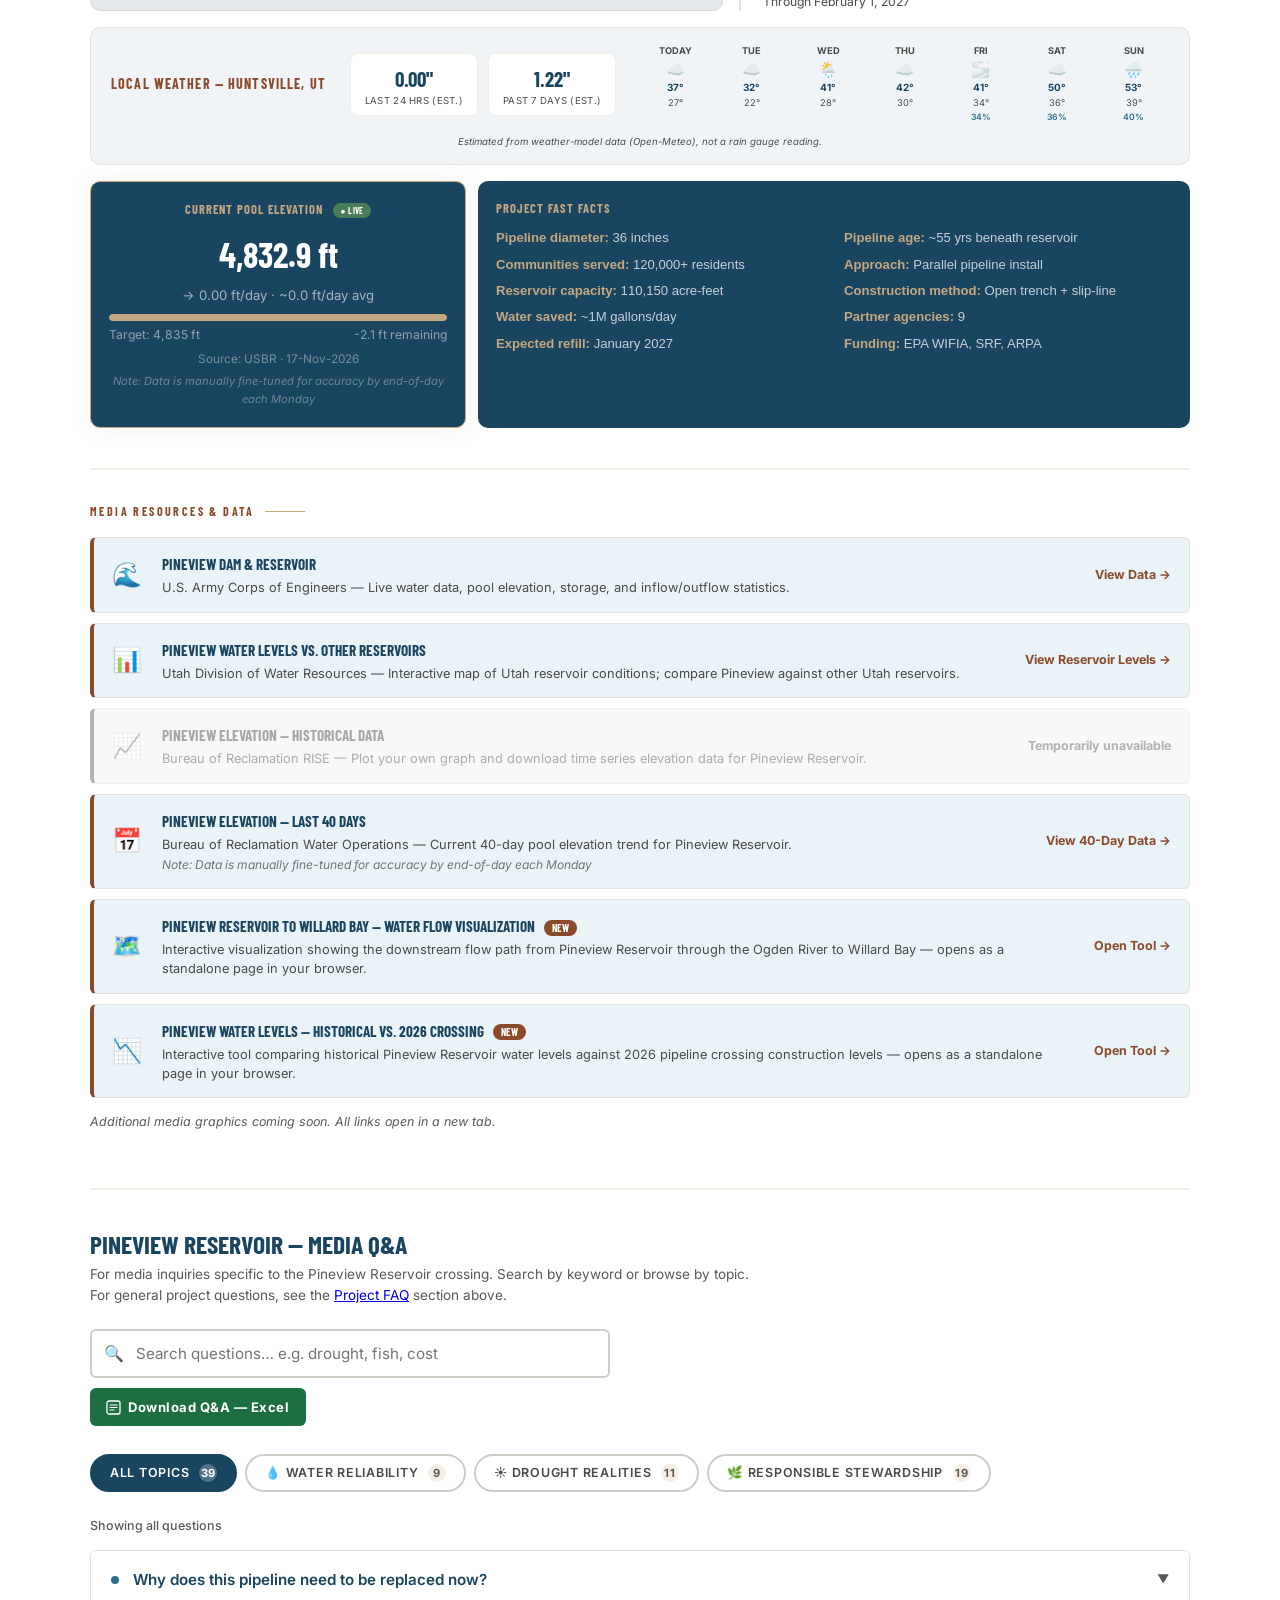
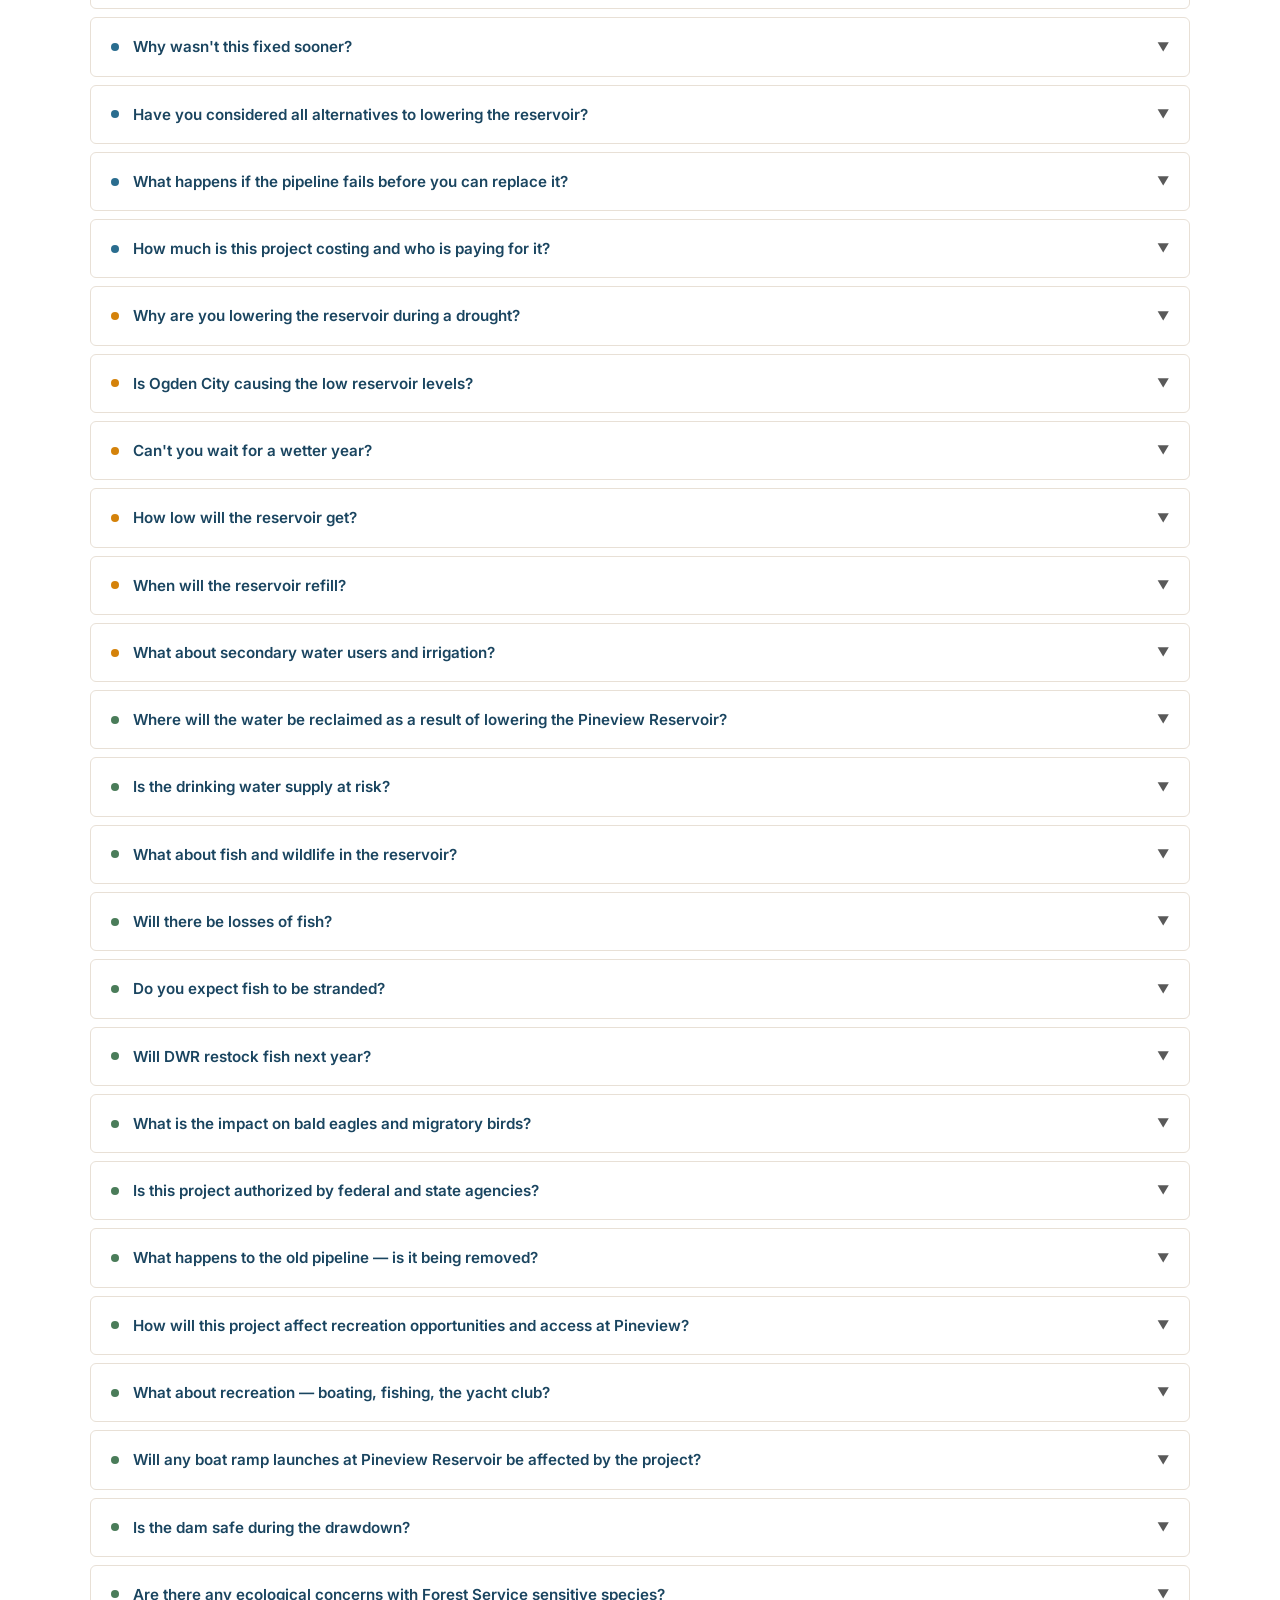
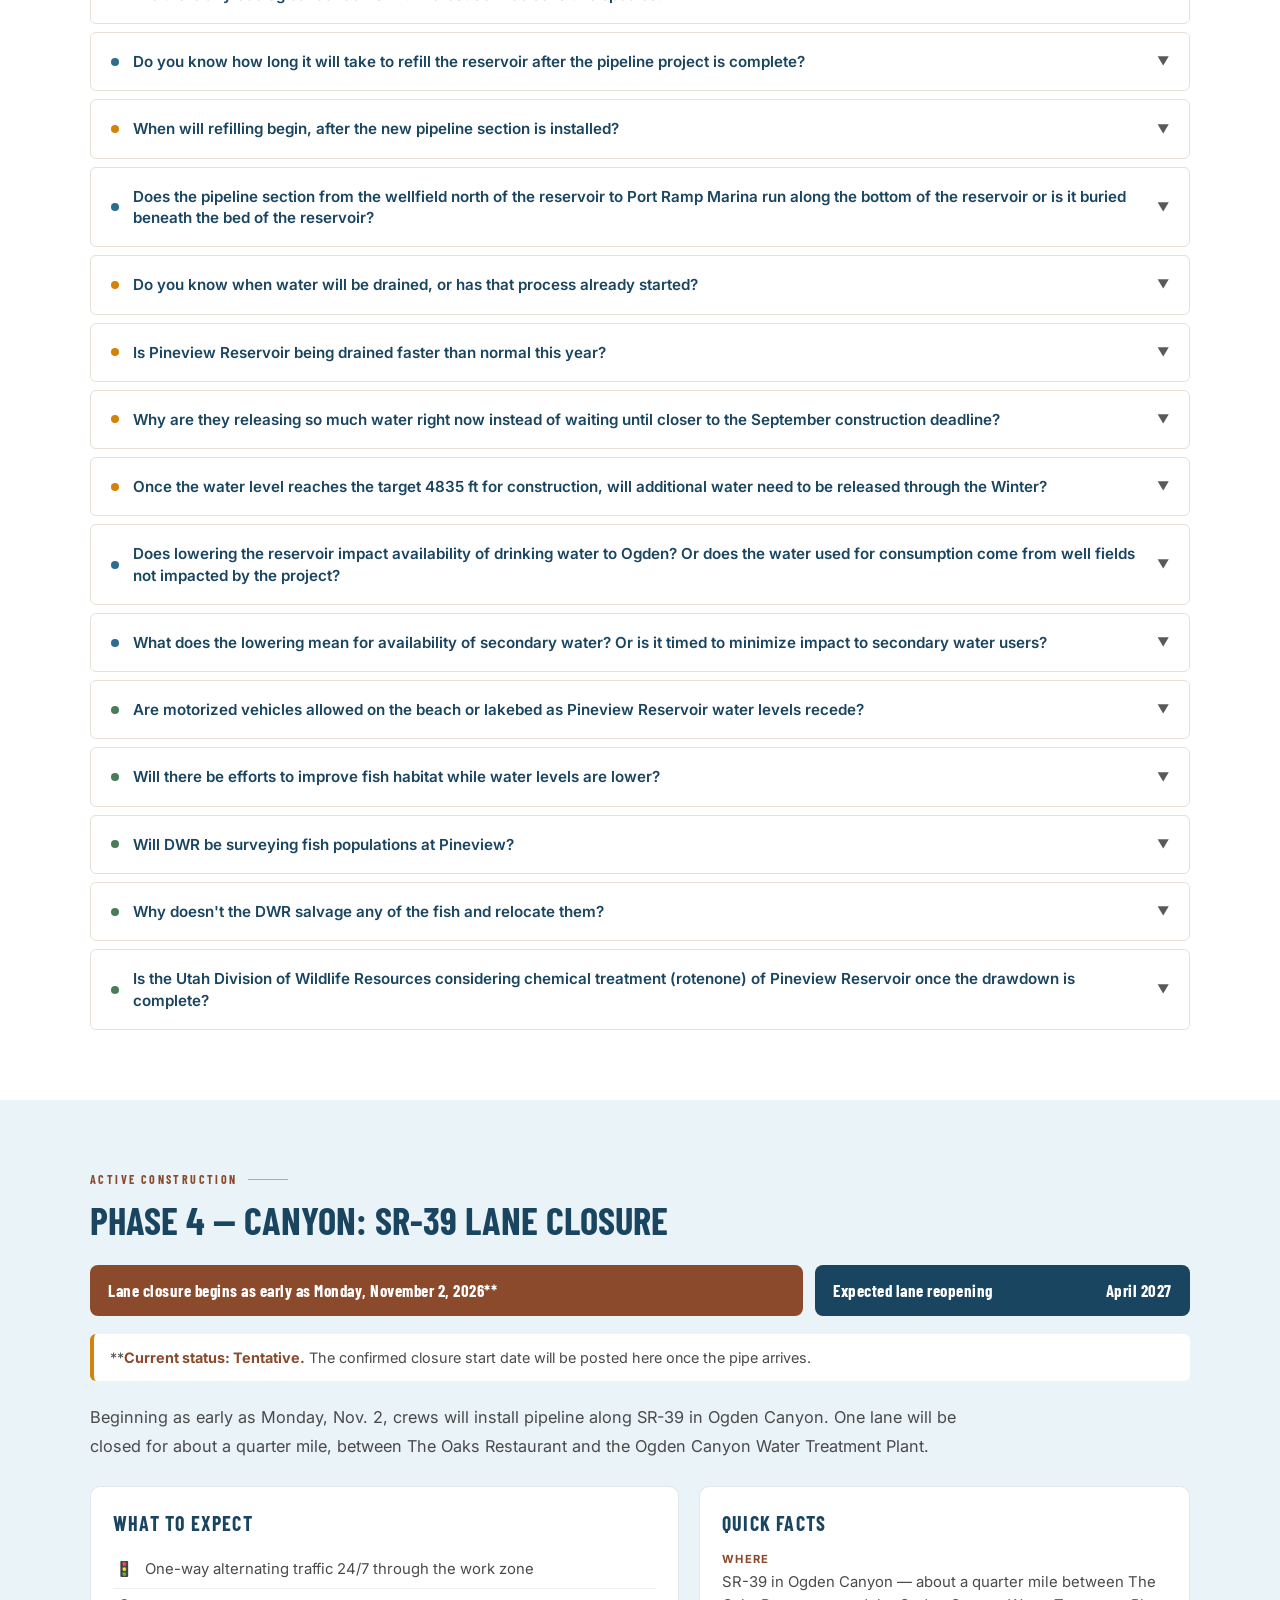
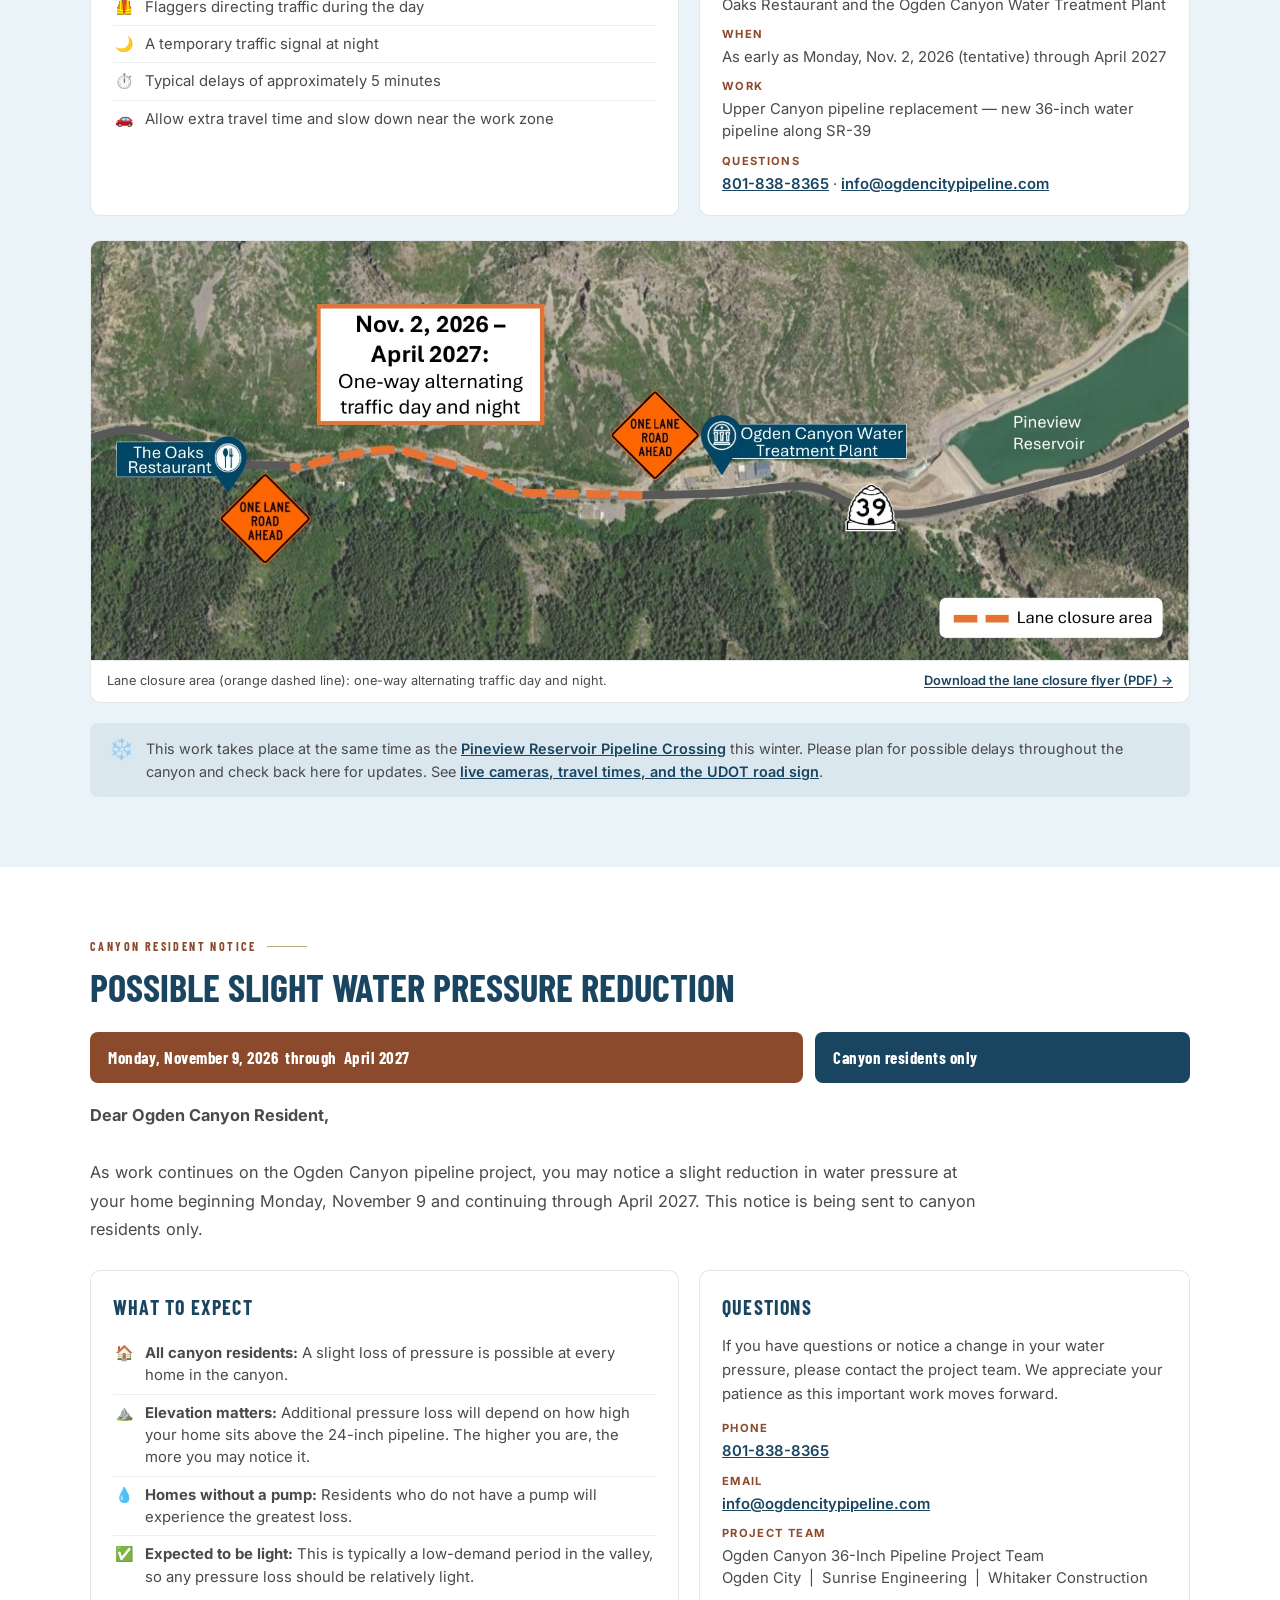
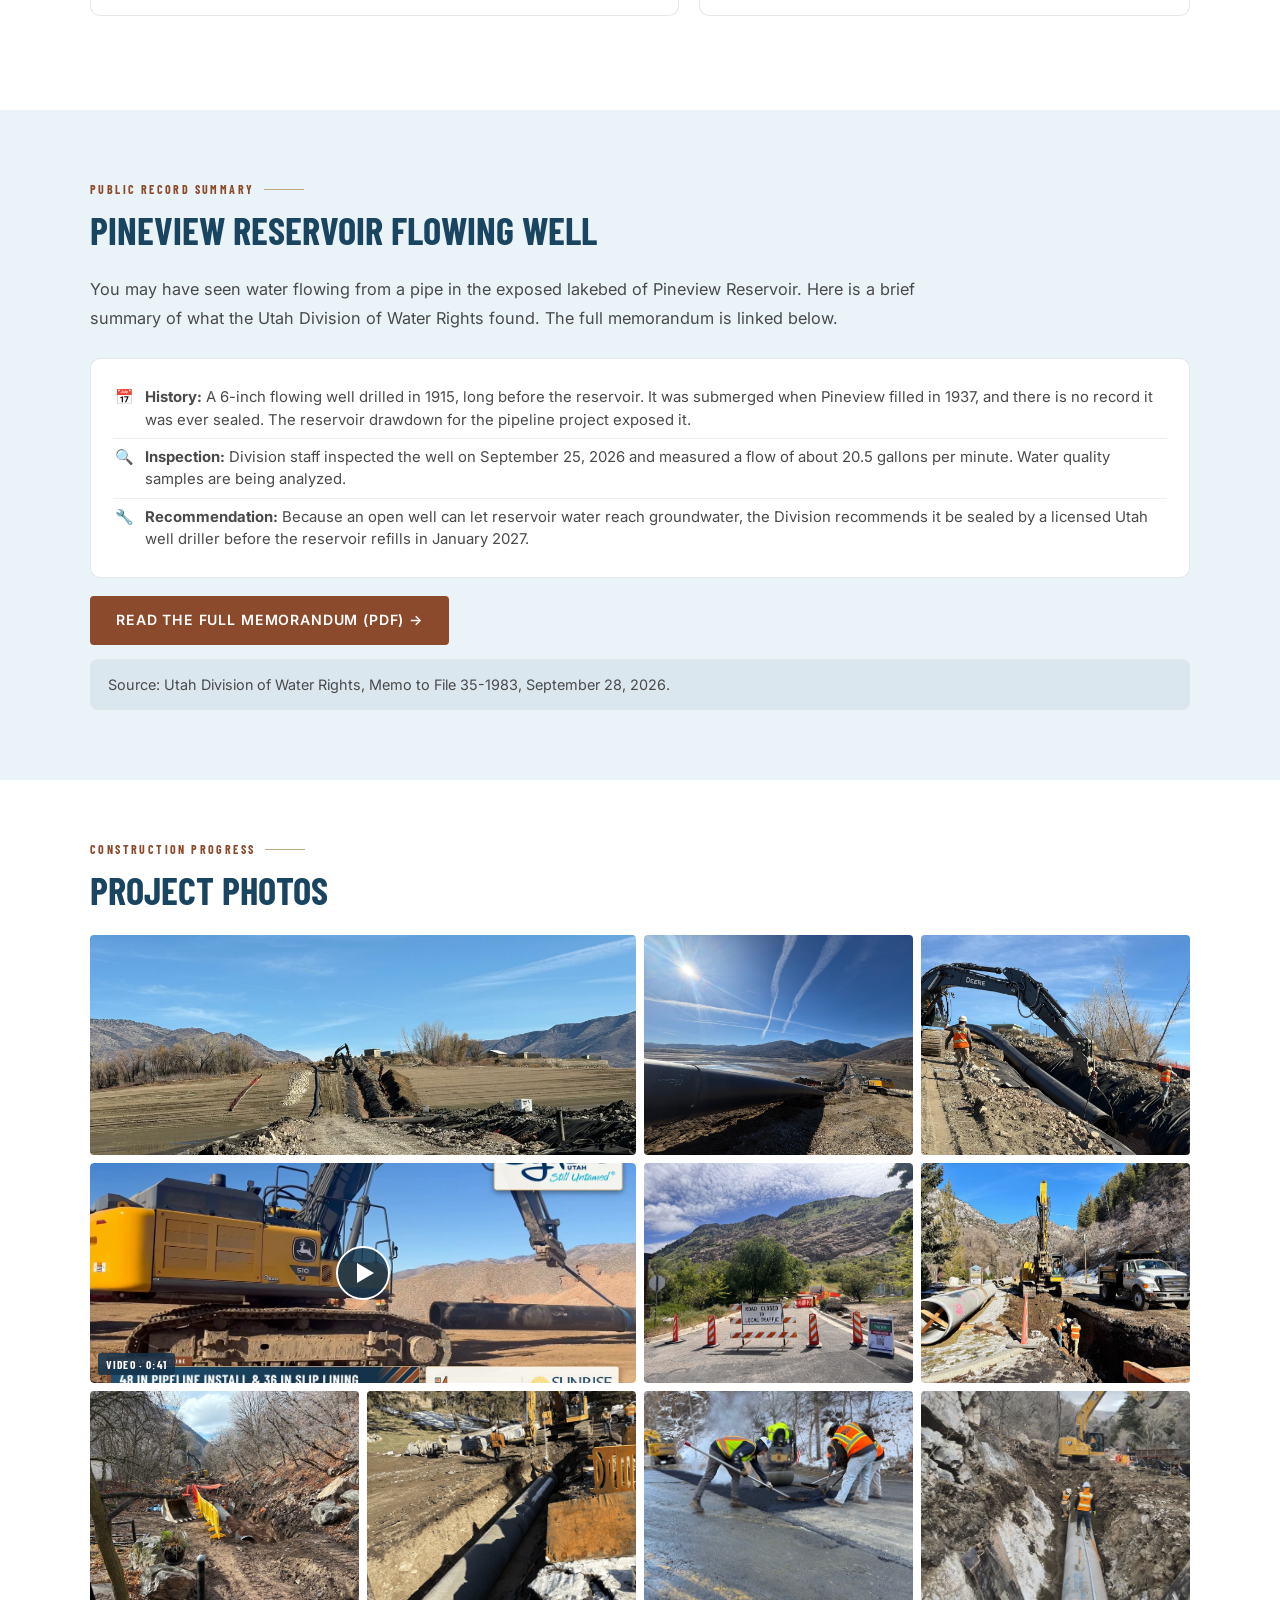
==== commit 3068abf3: "Add trailhead closure page and update handout" ====
--- a/index.html
+++ b/index.html
@@ -2151,11 +2151,11 @@
     </div>
 
     <!-- Trailhead Alert -->
-    <div class="trailhead-alert">
+    <div class="trailhead-alert" id="trailhead-closed" style="scroll-margin-top:110px;">
       <div class="alert-icon" aria-hidden="true">⚠️</div>
       <div class="alert-body">
         <strong data-i18n="trail_title">22nd Street Trailhead — Parking Lot Closed May 1, 2026 – Spring 2027</strong>
-        <p>The trailhead parking lot is being used as a mobilization and staging area for the East Bench pipeline work, and parking at the 22nd Street Trailhead will remain closed until Spring 2027. Foot traffic is safely accommodated, but certain trail sections along active work will be closed and posted. <a href="files/East_Bench_Trail_Closures_11x17.pdf" target="_blank">Download the map PDF →</a></p>
+        <p>The trailhead parking lot is being used as a mobilization and staging area for the East Bench pipeline work, and parking at the 22nd Street Trailhead will remain closed until Spring 2027. Foot traffic is safely accommodated, but certain trail sections along active work will be closed and posted. <a href="trailhead-closed">Trailhead access details, map, and handout →</a></p>
       </div>
     </div>
   </div>
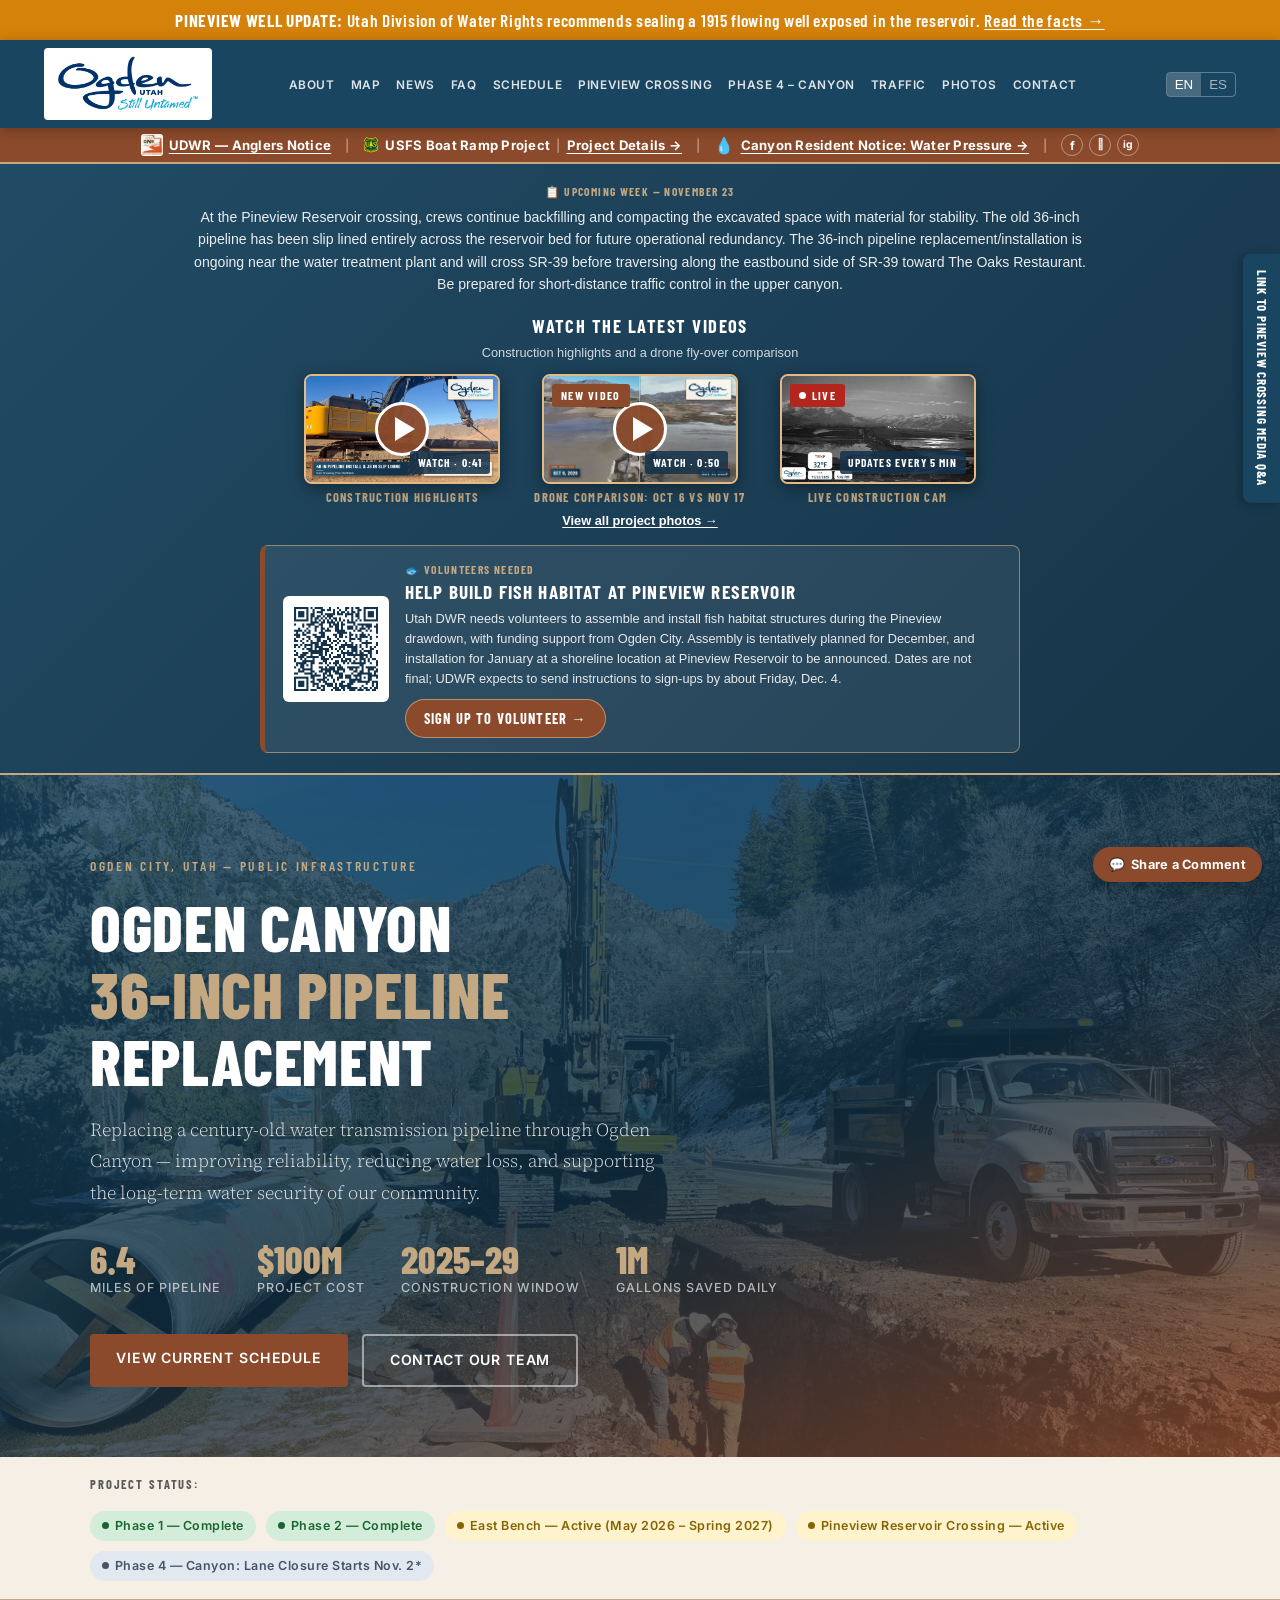
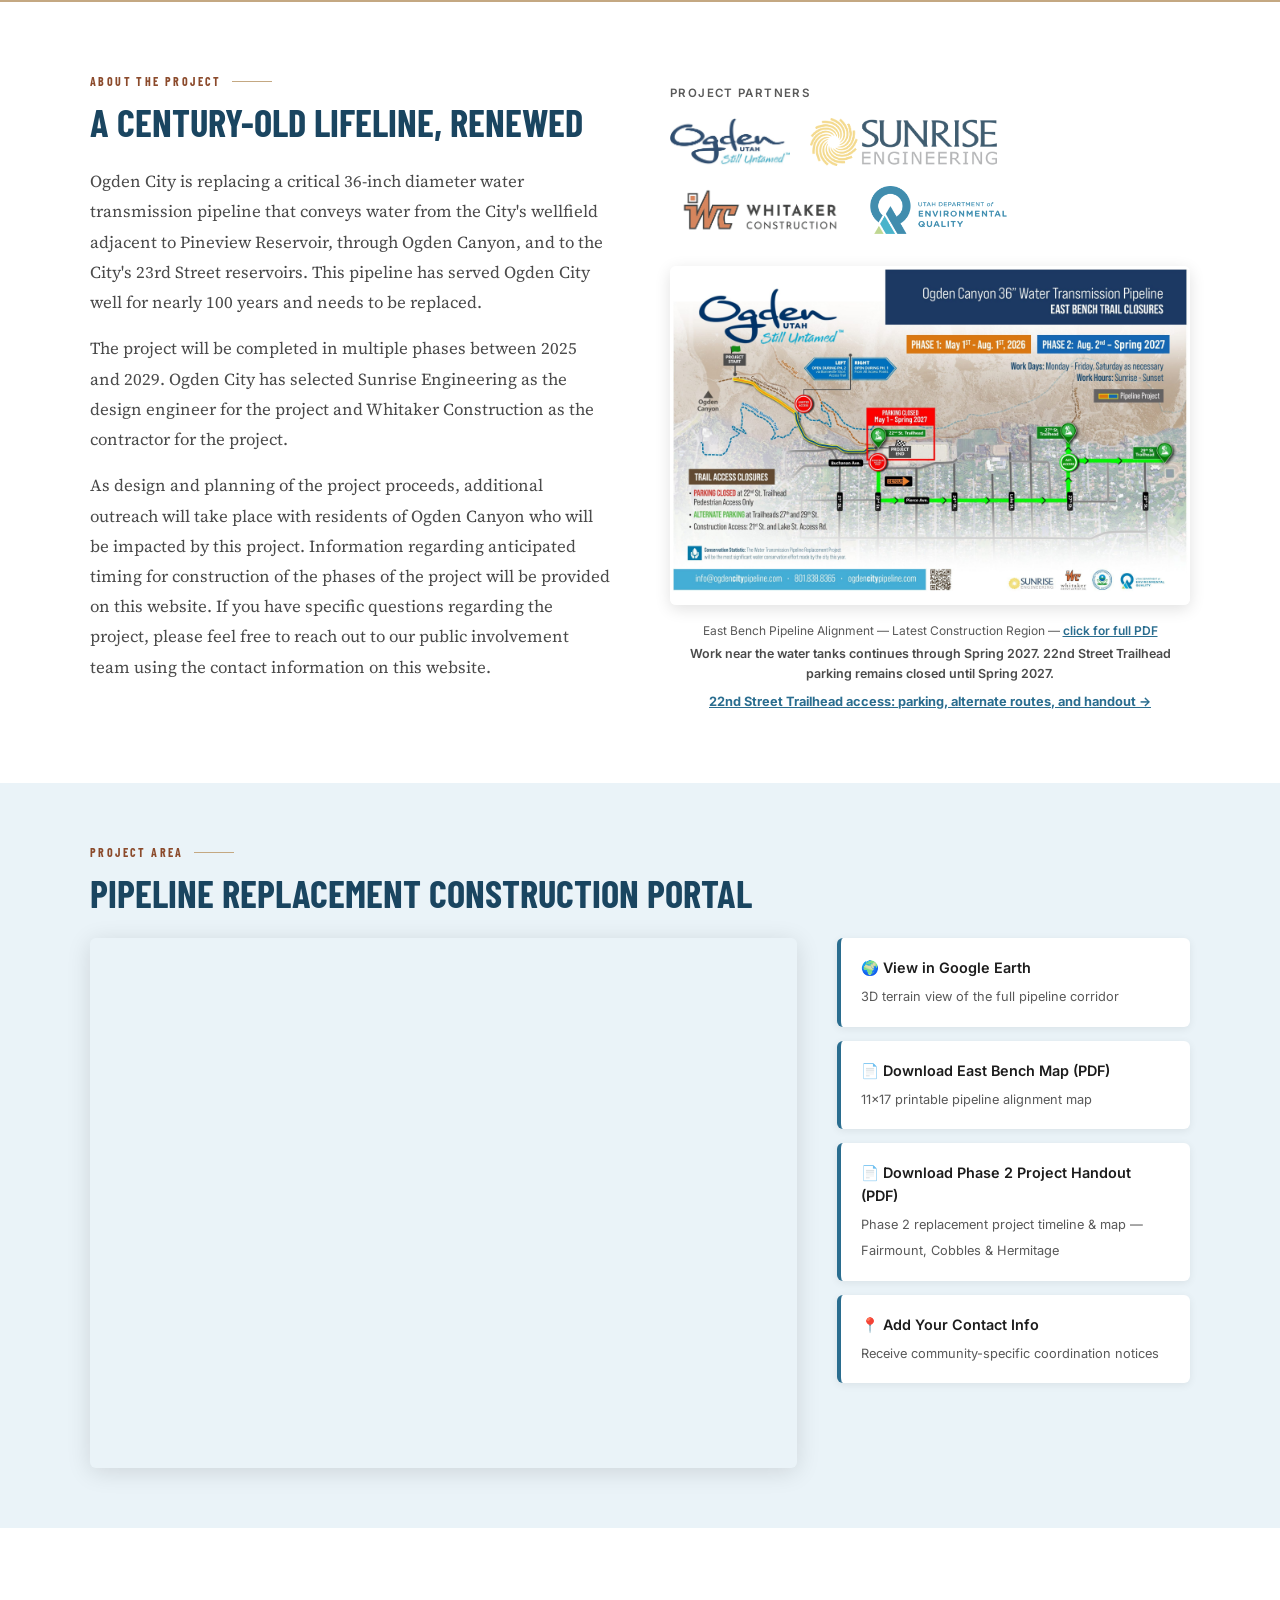
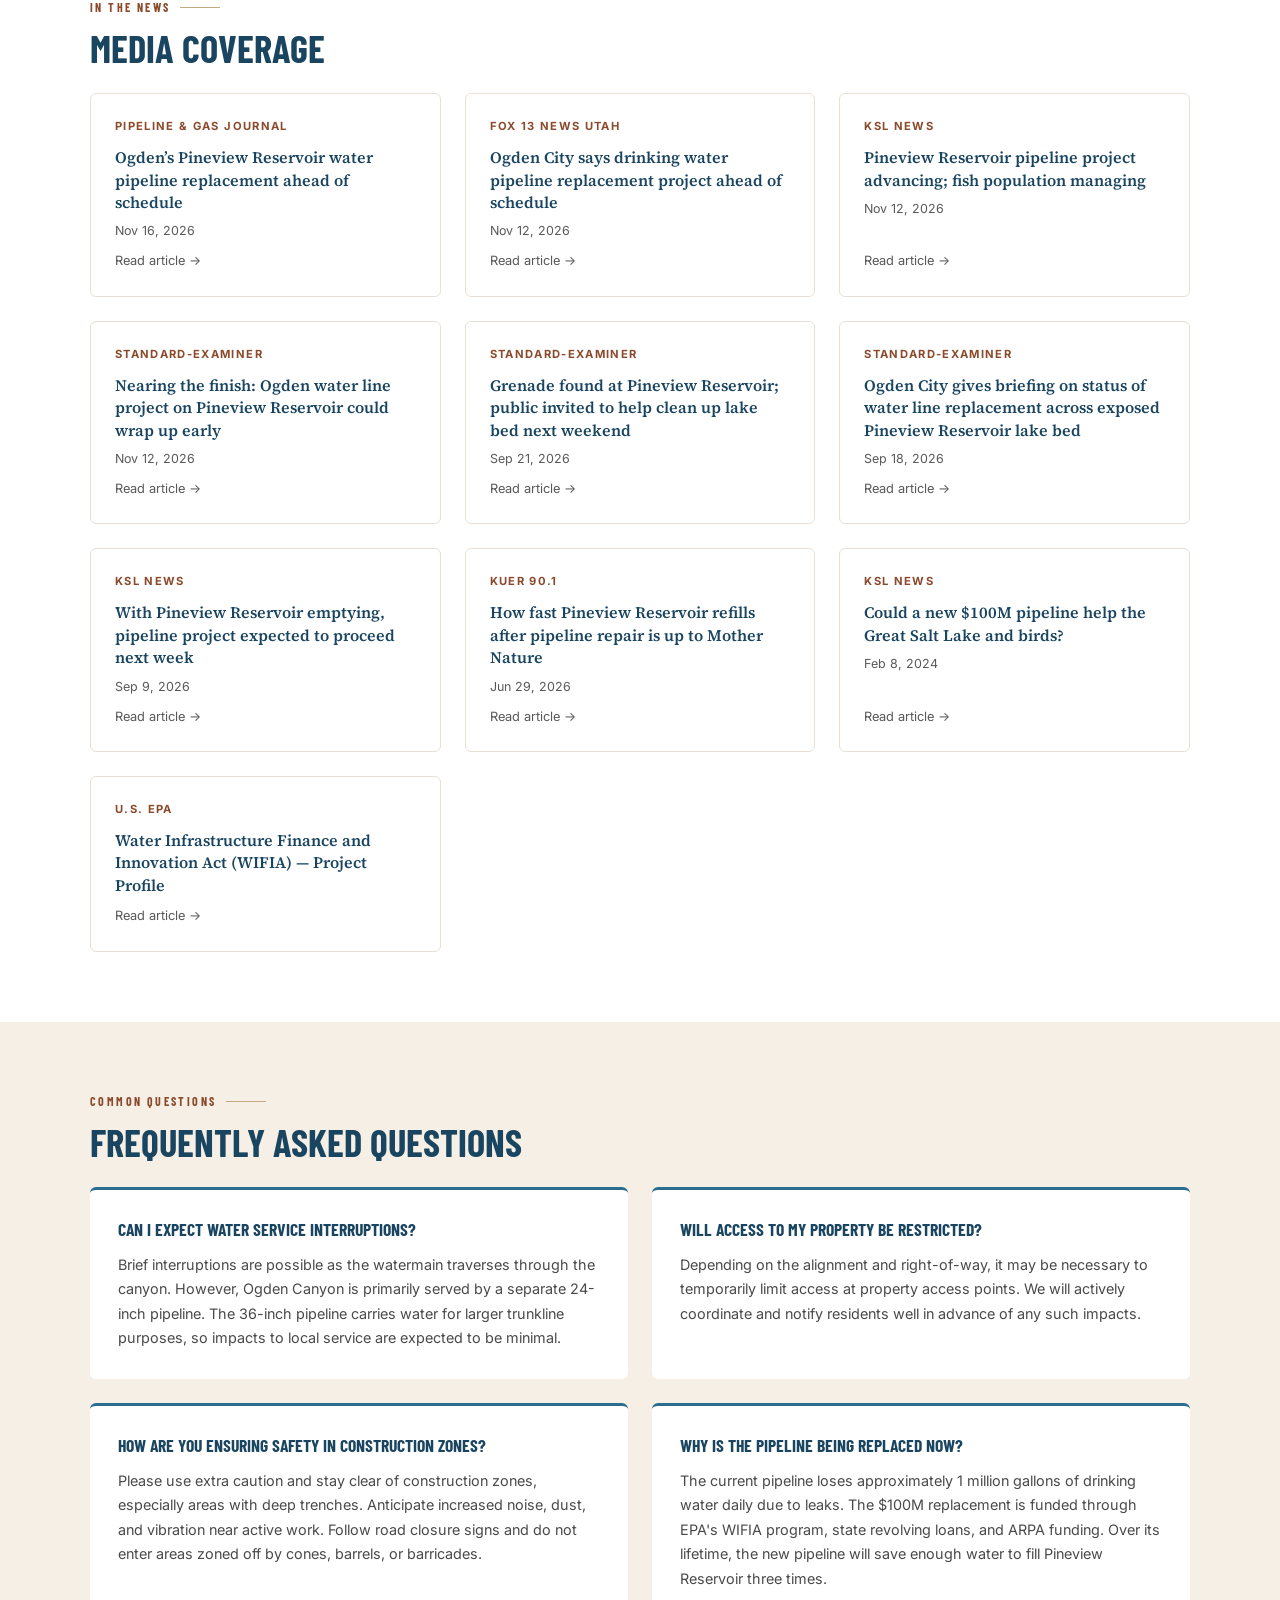
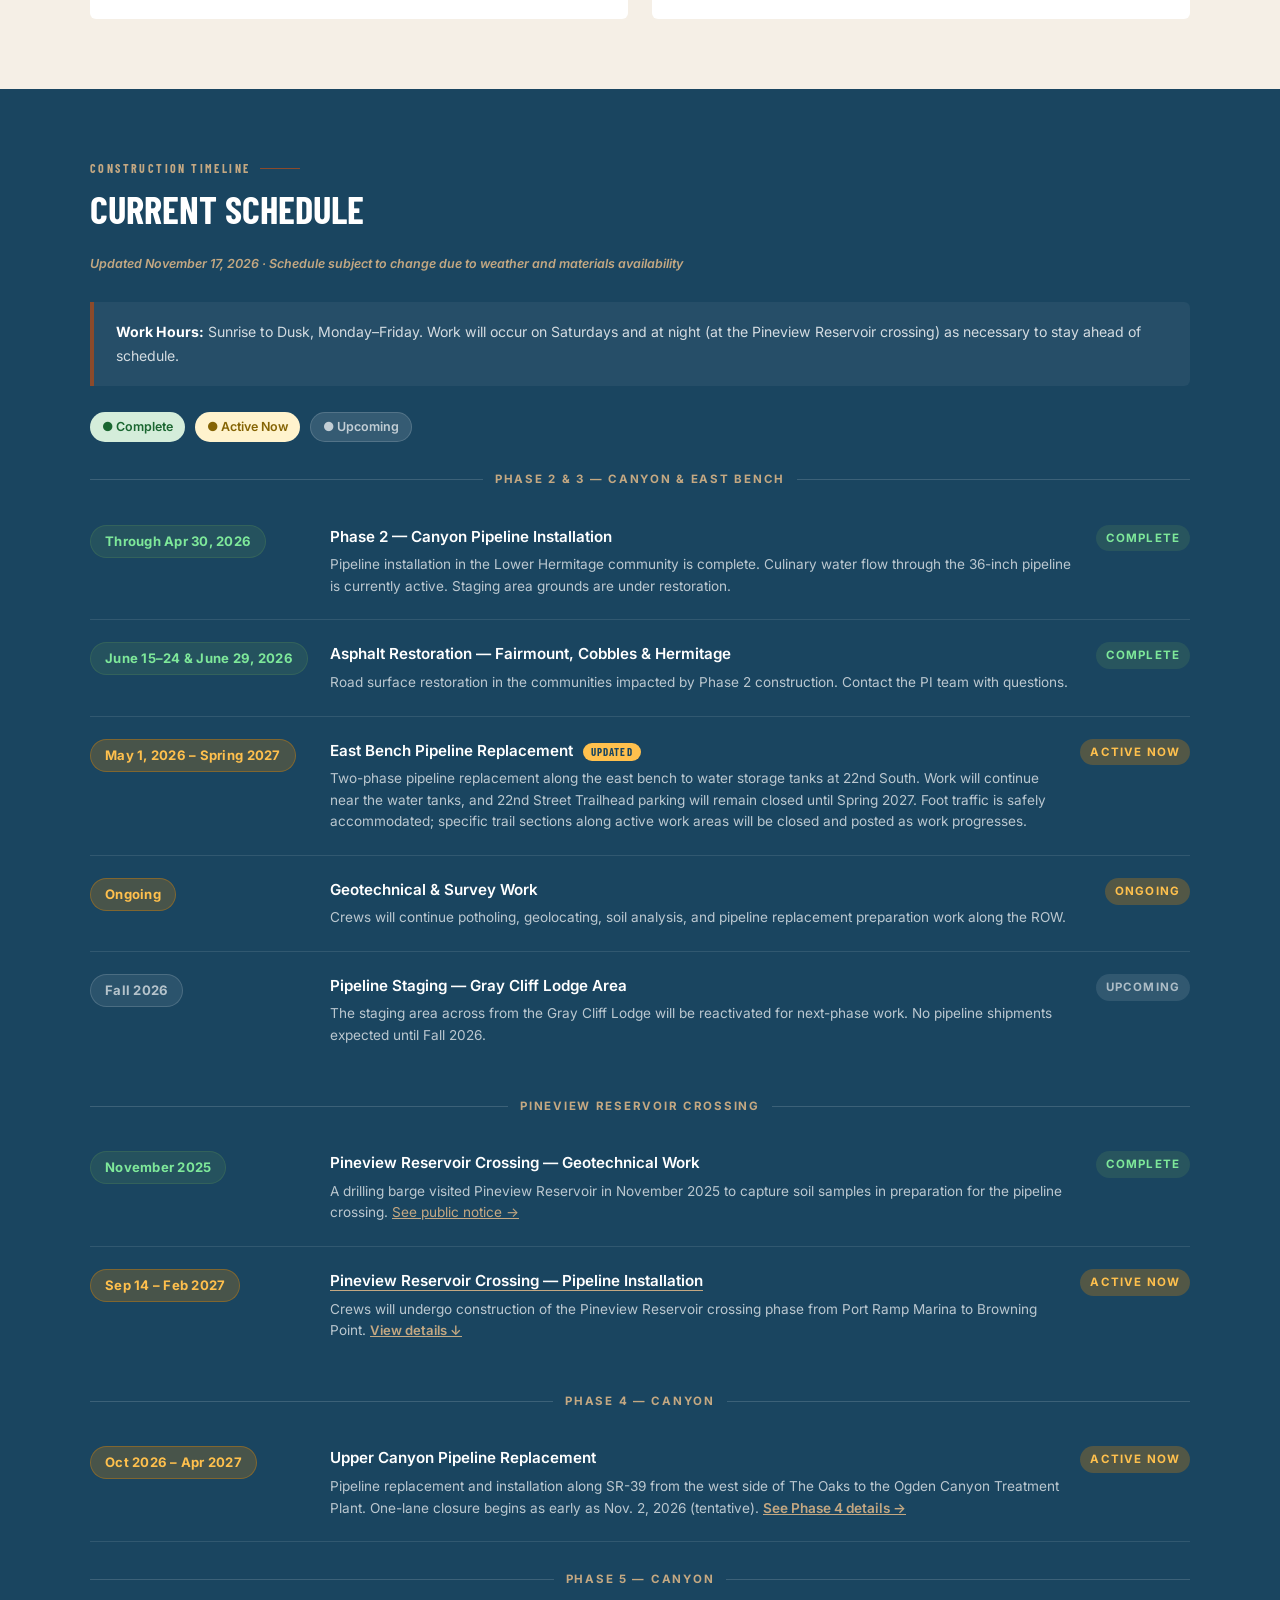
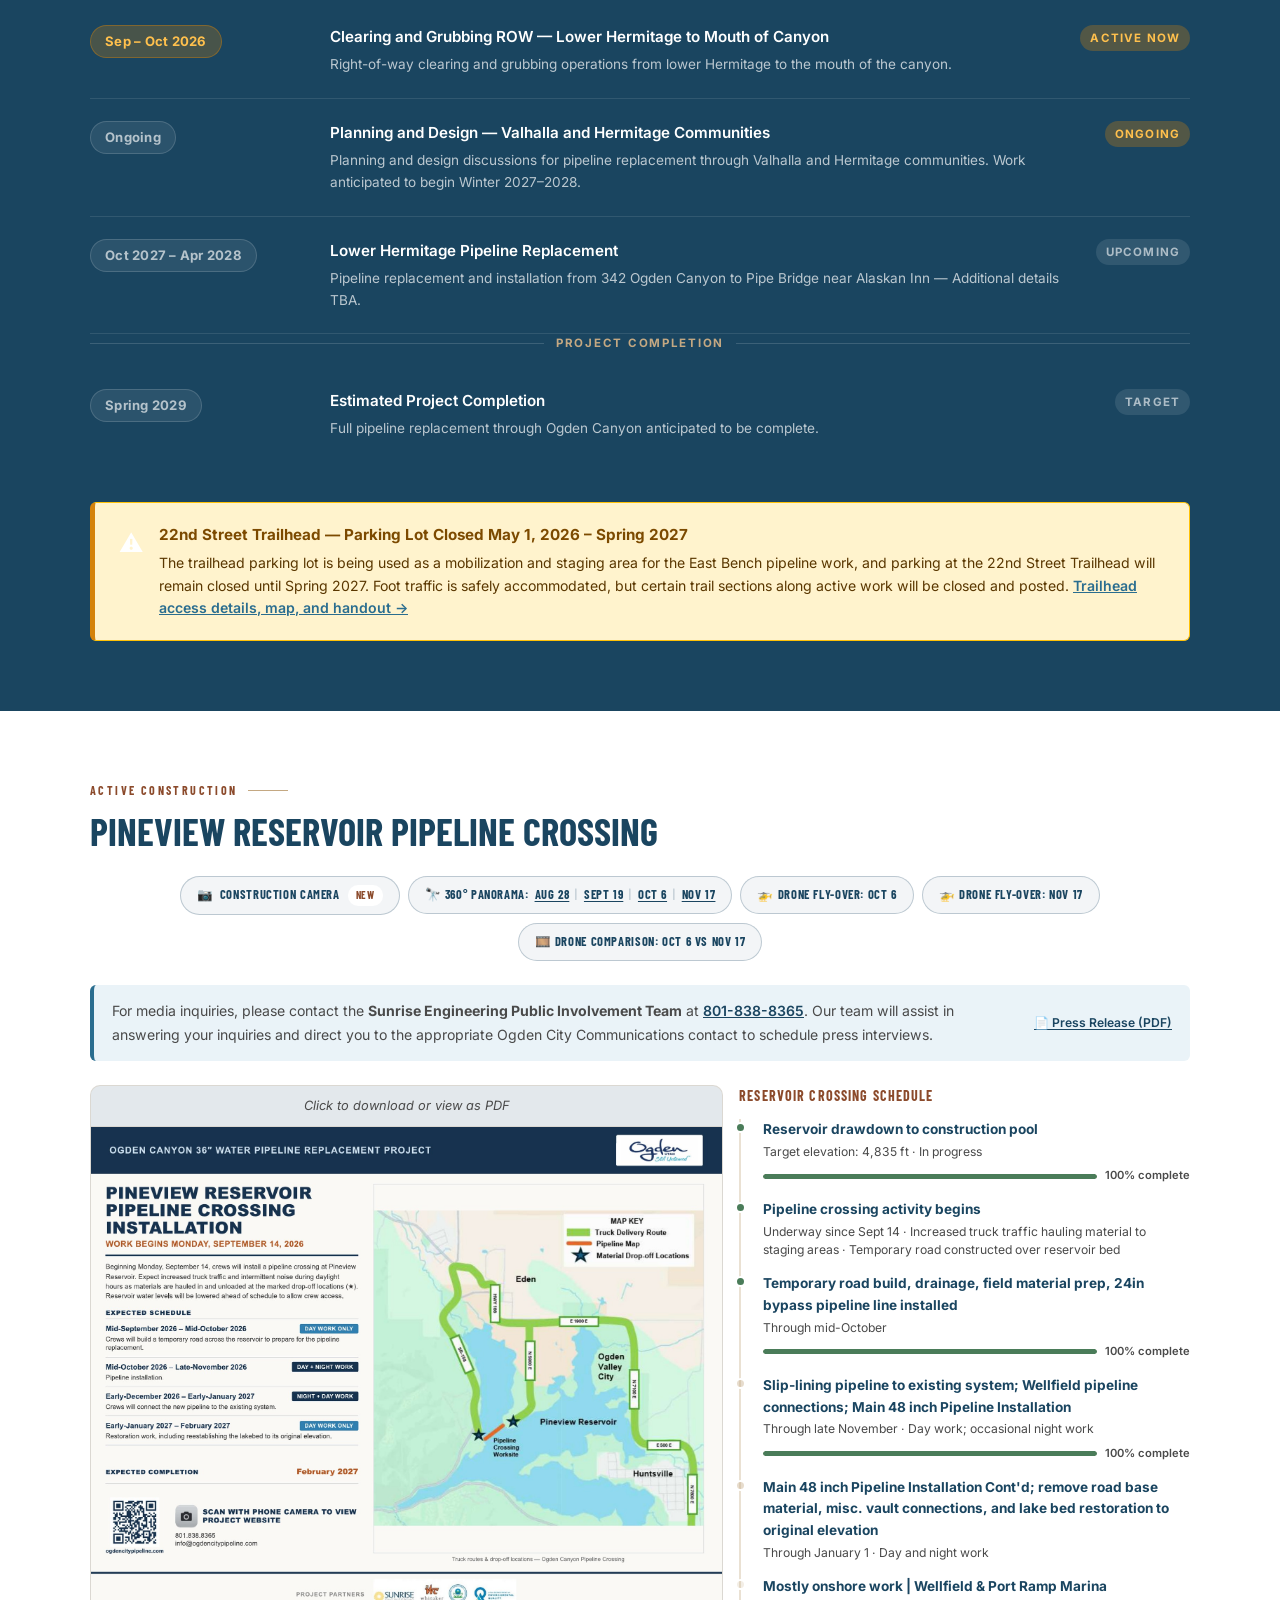
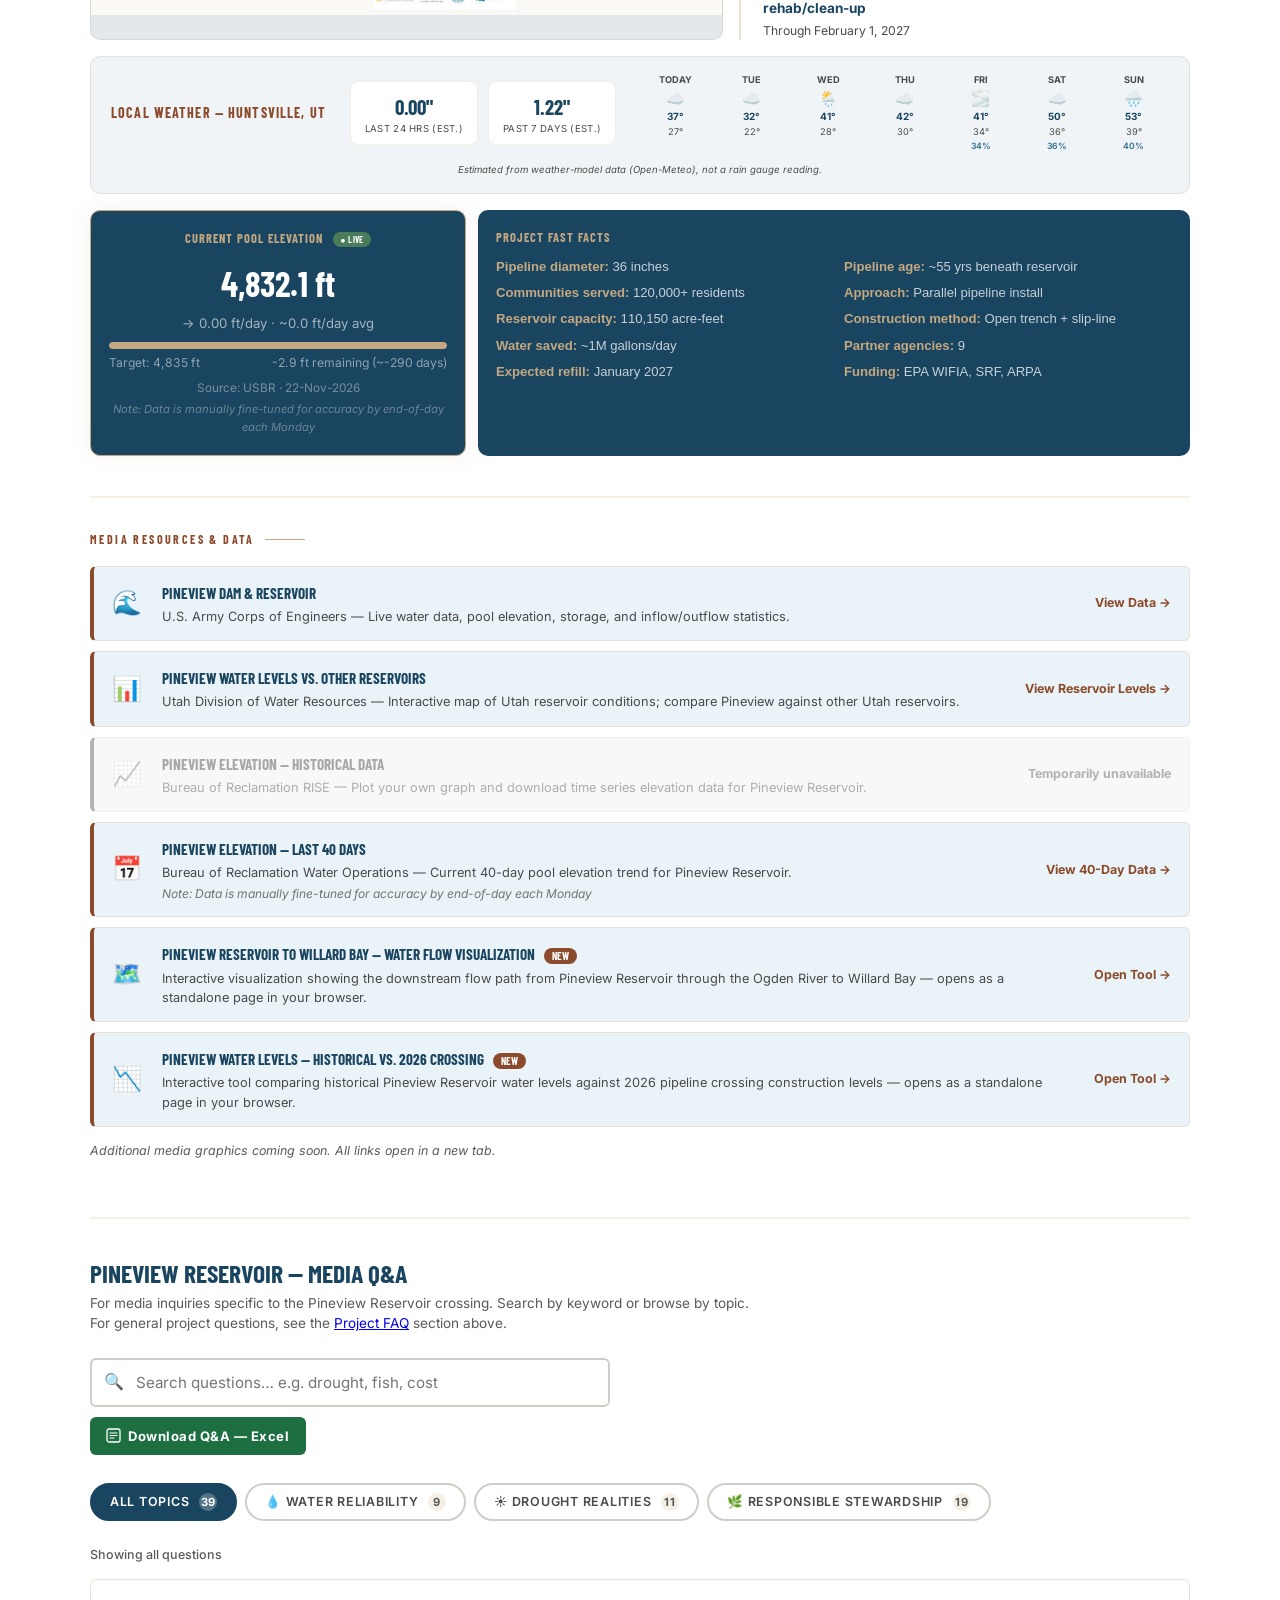
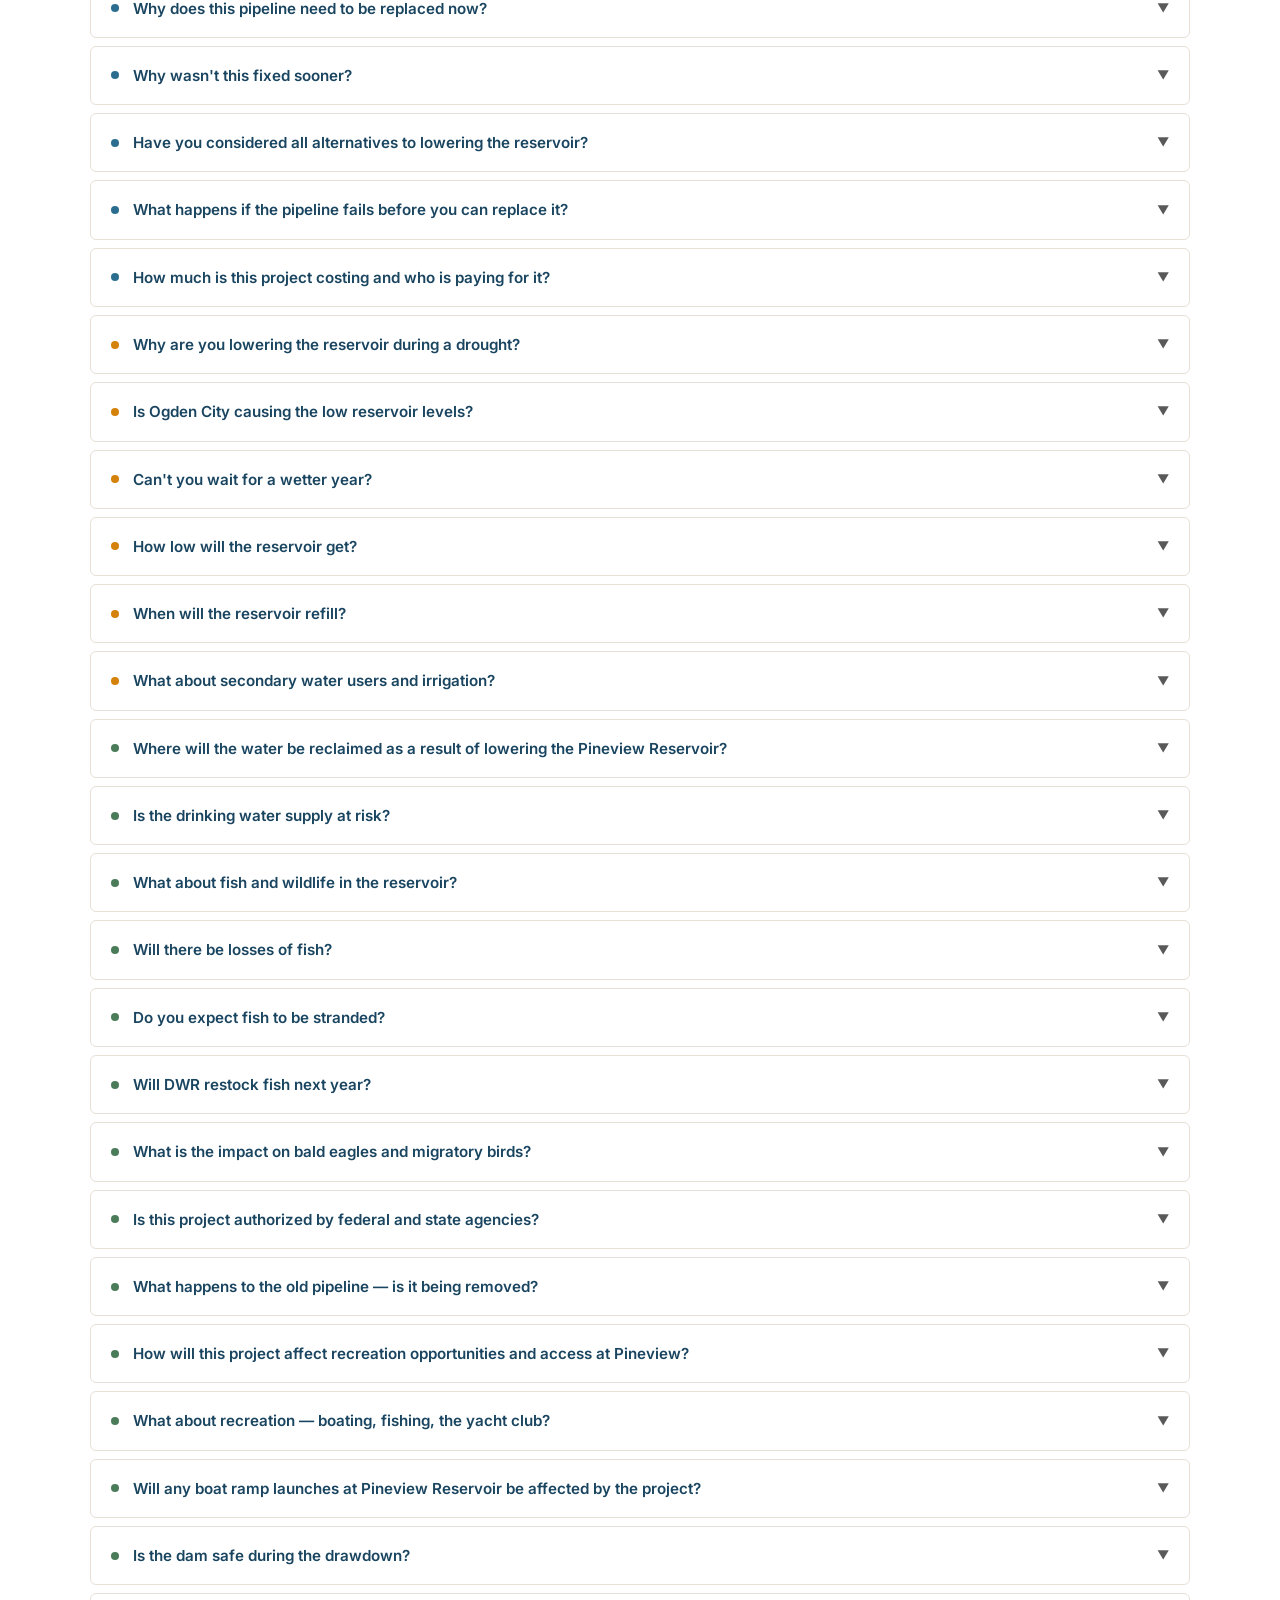
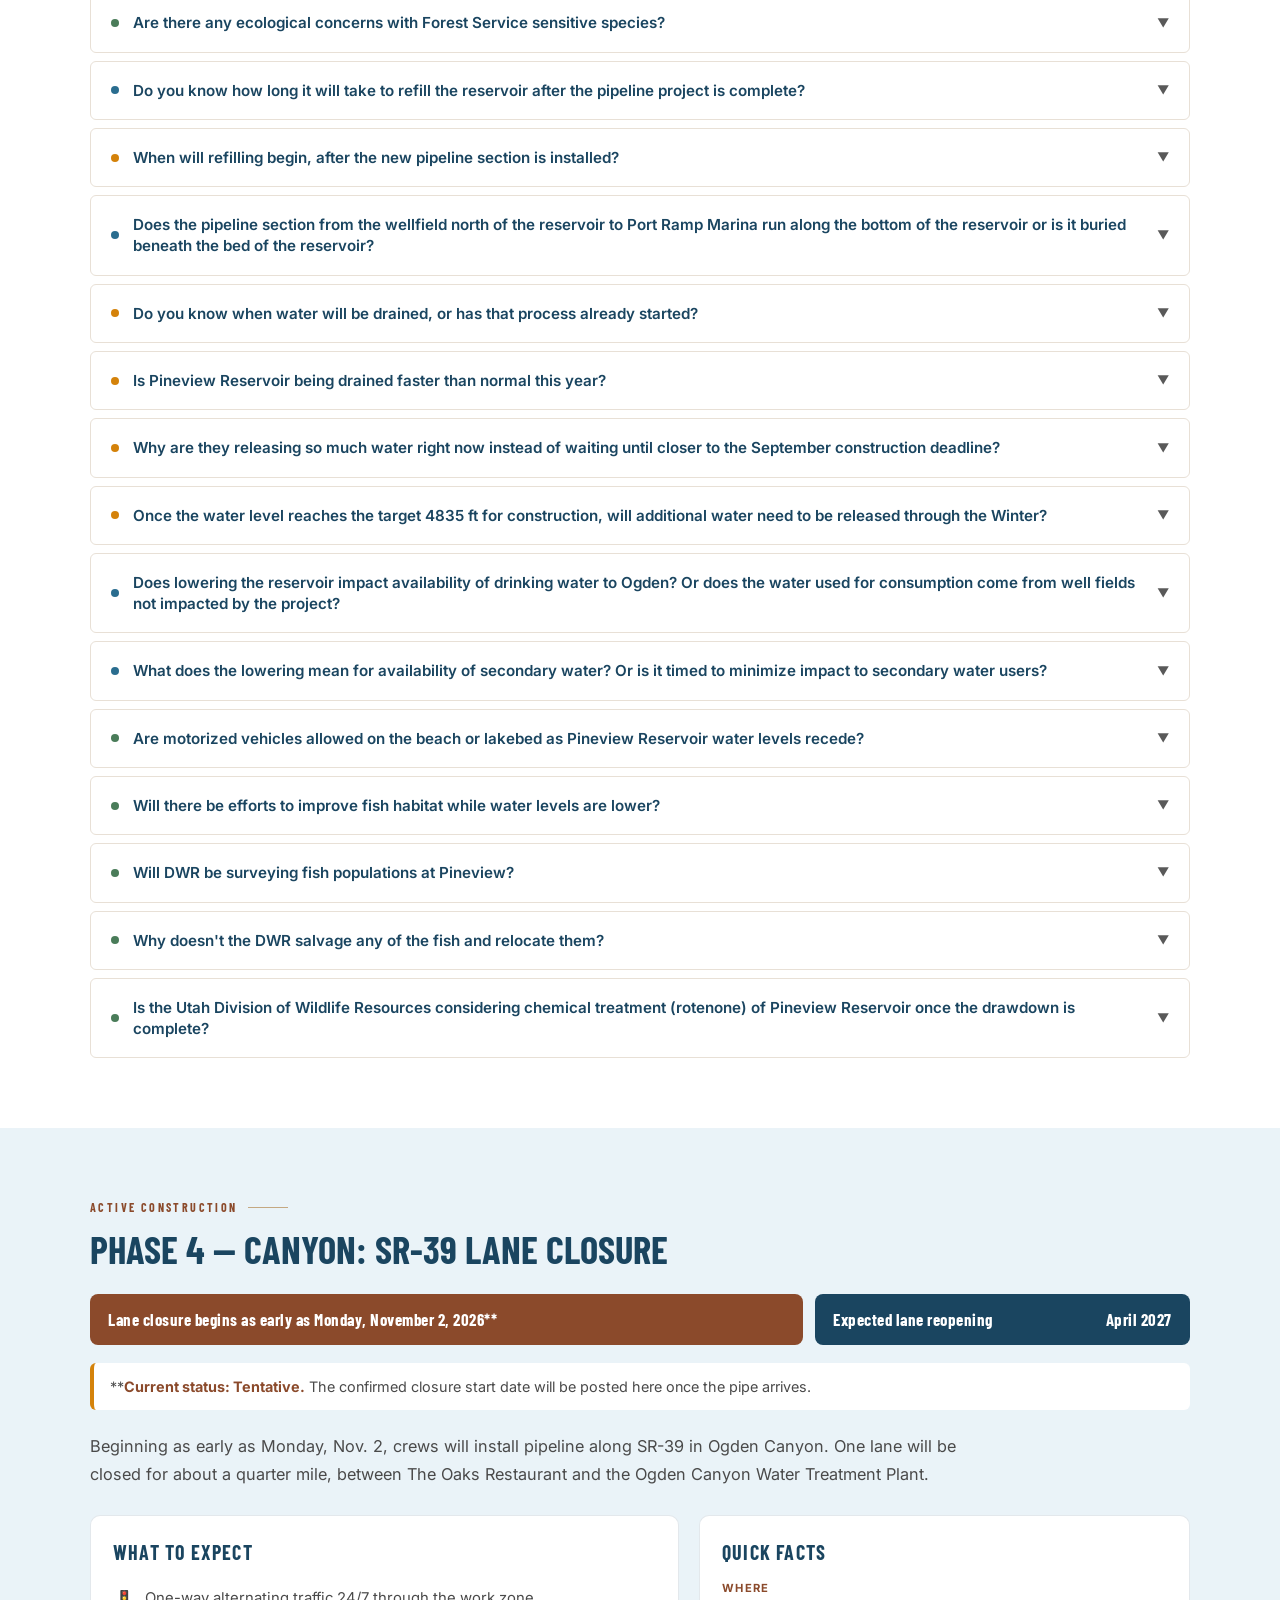
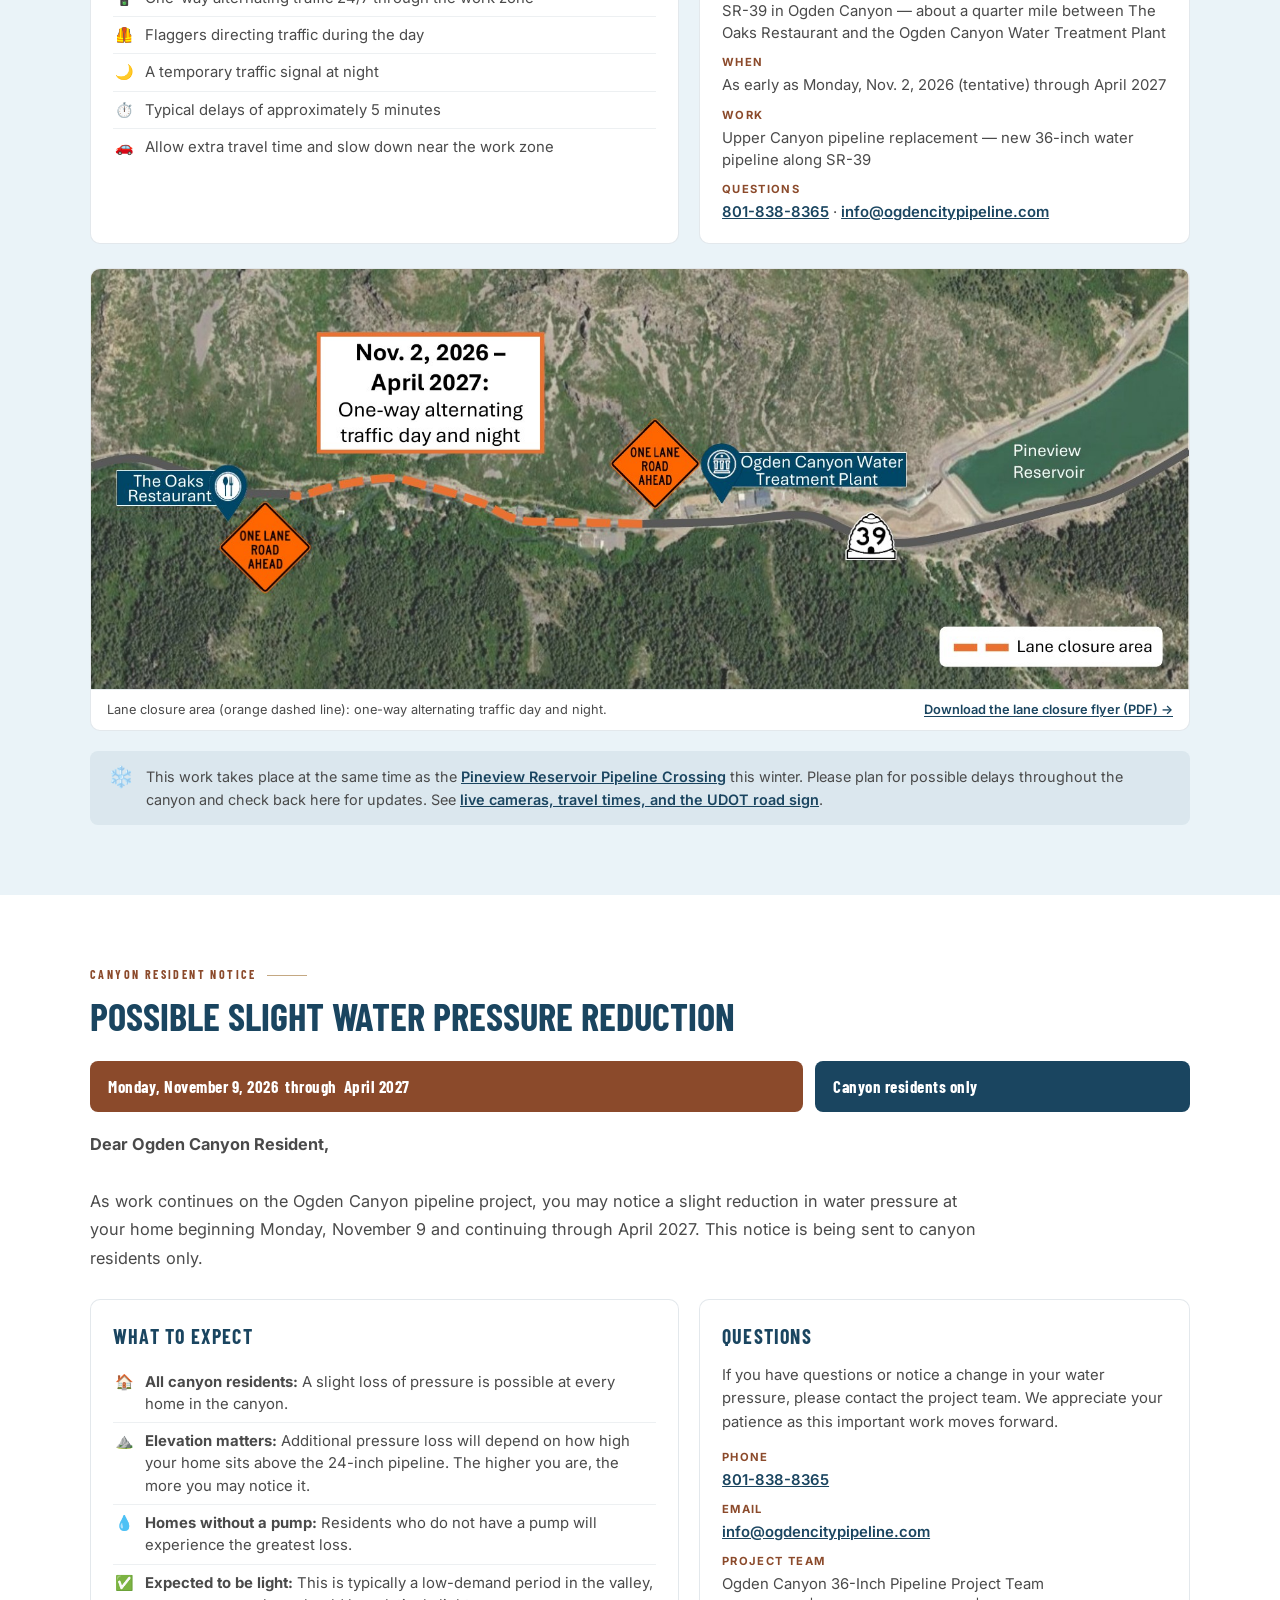
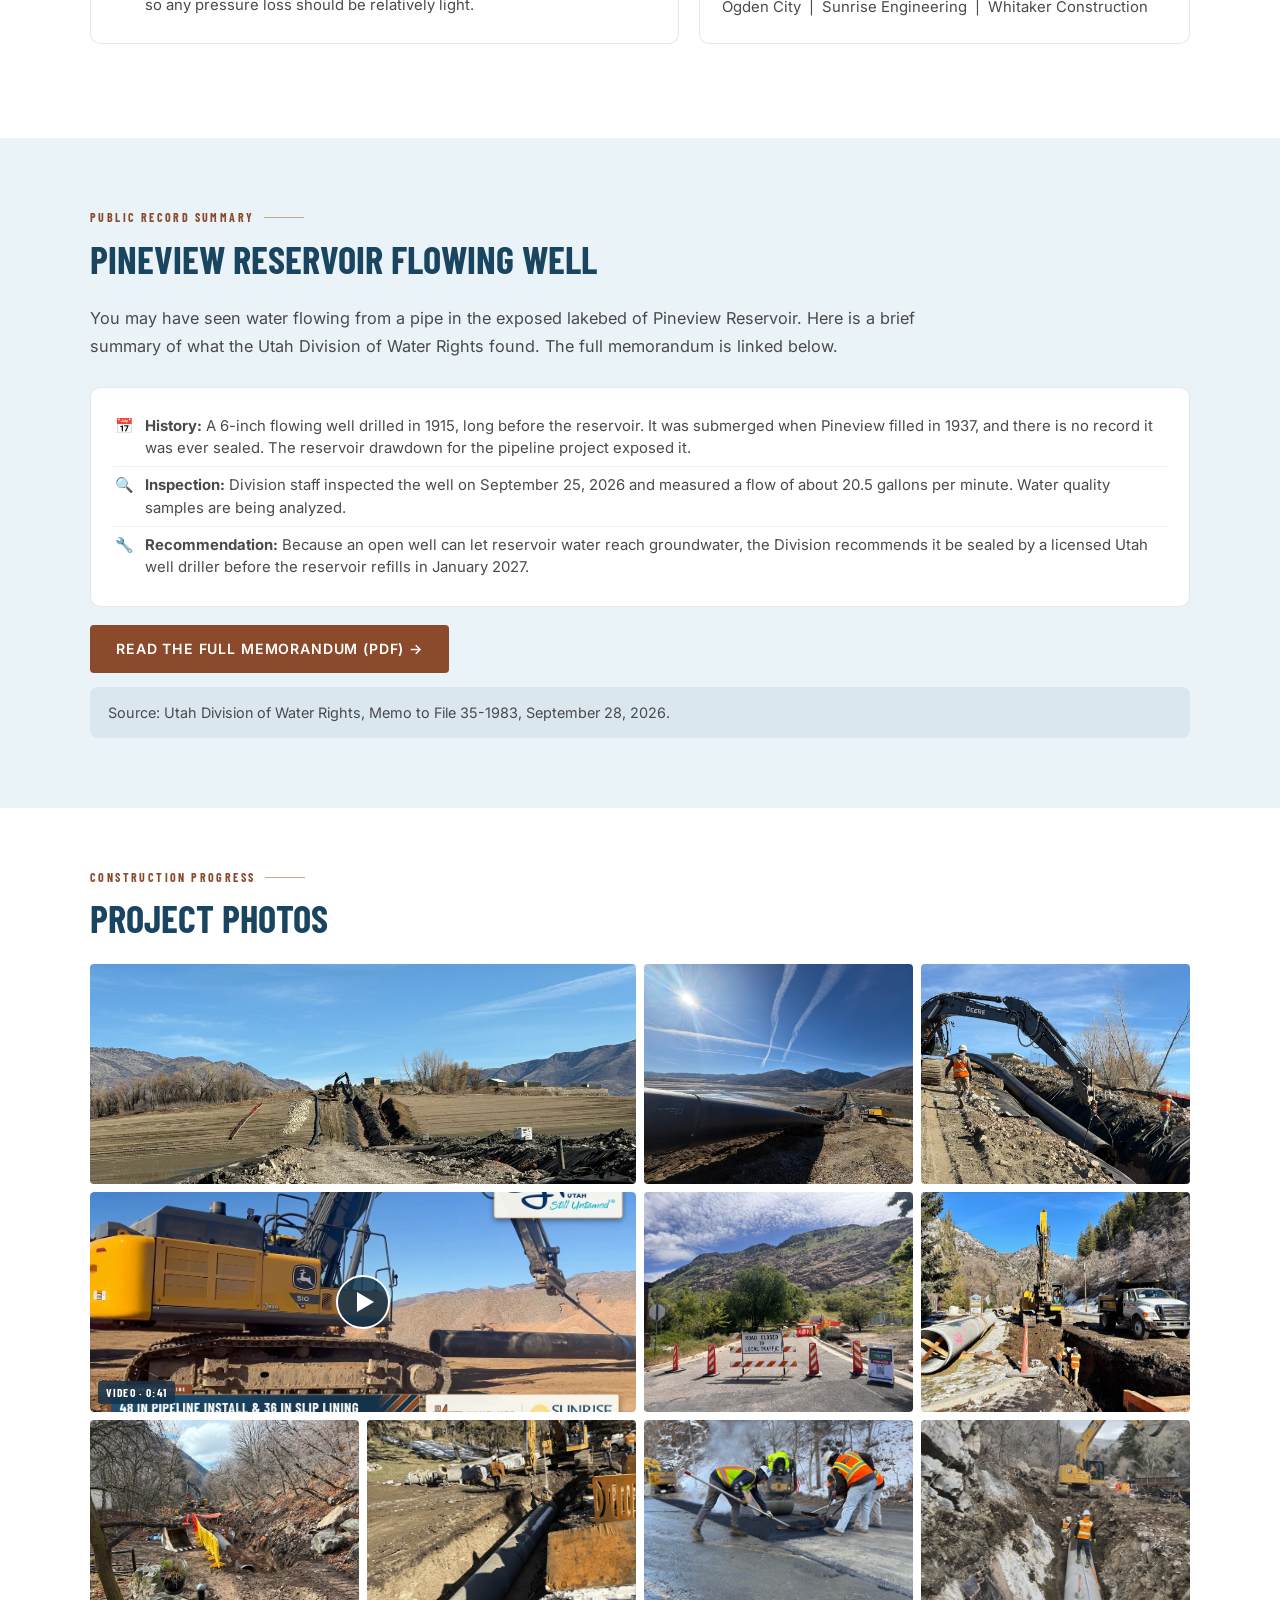
==== commit 2d9b03a8: "Link East Bench map section to trailhead page," ====
--- a/index.html
+++ b/index.html
@@ -1863,6 +1863,7 @@
           </a>
           <p style="font-size:0.75rem;color:var(--text-light);margin-top:8px;text-align:center;">East Bench Pipeline Alignment — Latest Construction Region — <a href="files/East_Bench_Trail_Closures_11x17.pdf" target="_blank" style="color:var(--water-blue);font-weight:600;">click for full PDF</a></p>
           <p style="font-size:0.78rem;color:var(--text-mid);margin-top:4px;text-align:center;font-weight:600;" data-i18n="eb_note">Work near the water tanks continues through Spring 2027. 22nd Street Trailhead parking remains closed until Spring 2027.</p>
+          <p style="font-size:0.8rem;margin-top:8px;text-align:center;"><a href="trailhead-closed" data-i18n="eb_link" style="color:var(--water-blue);font-weight:700;">22nd Street Trailhead access: parking, alternate routes, and handout →</a></p>
         </div>
       </div>
     </div>
@@ -3881,6 +3882,7 @@
     // Trailhead alert
     trail_title: { en: '22nd Street Trailhead — Parking Lot Closed May 1, 2026 – Spring 2027', es: 'Sendero de 22nd Street — Estacionamiento Cerrado del 1 de mayo de 2026 a la primavera de 2027' },
 
+    eb_link: { en: '22nd Street Trailhead access: parking, alternate routes, and handout →', es: 'Acceso al sendero de 22nd Street: estacionamiento, rutas alternas y folleto (en inglés) →' },
     eb_note: { en: 'Work near the water tanks continues through Spring 2027. 22nd Street Trailhead parking remains closed until Spring 2027.', es: 'Los trabajos cerca de los tanques de agua continúan hasta la primavera de 2027. El estacionamiento del sendero de 22nd Street permanece cerrado hasta la primavera de 2027.' },
 
     // News
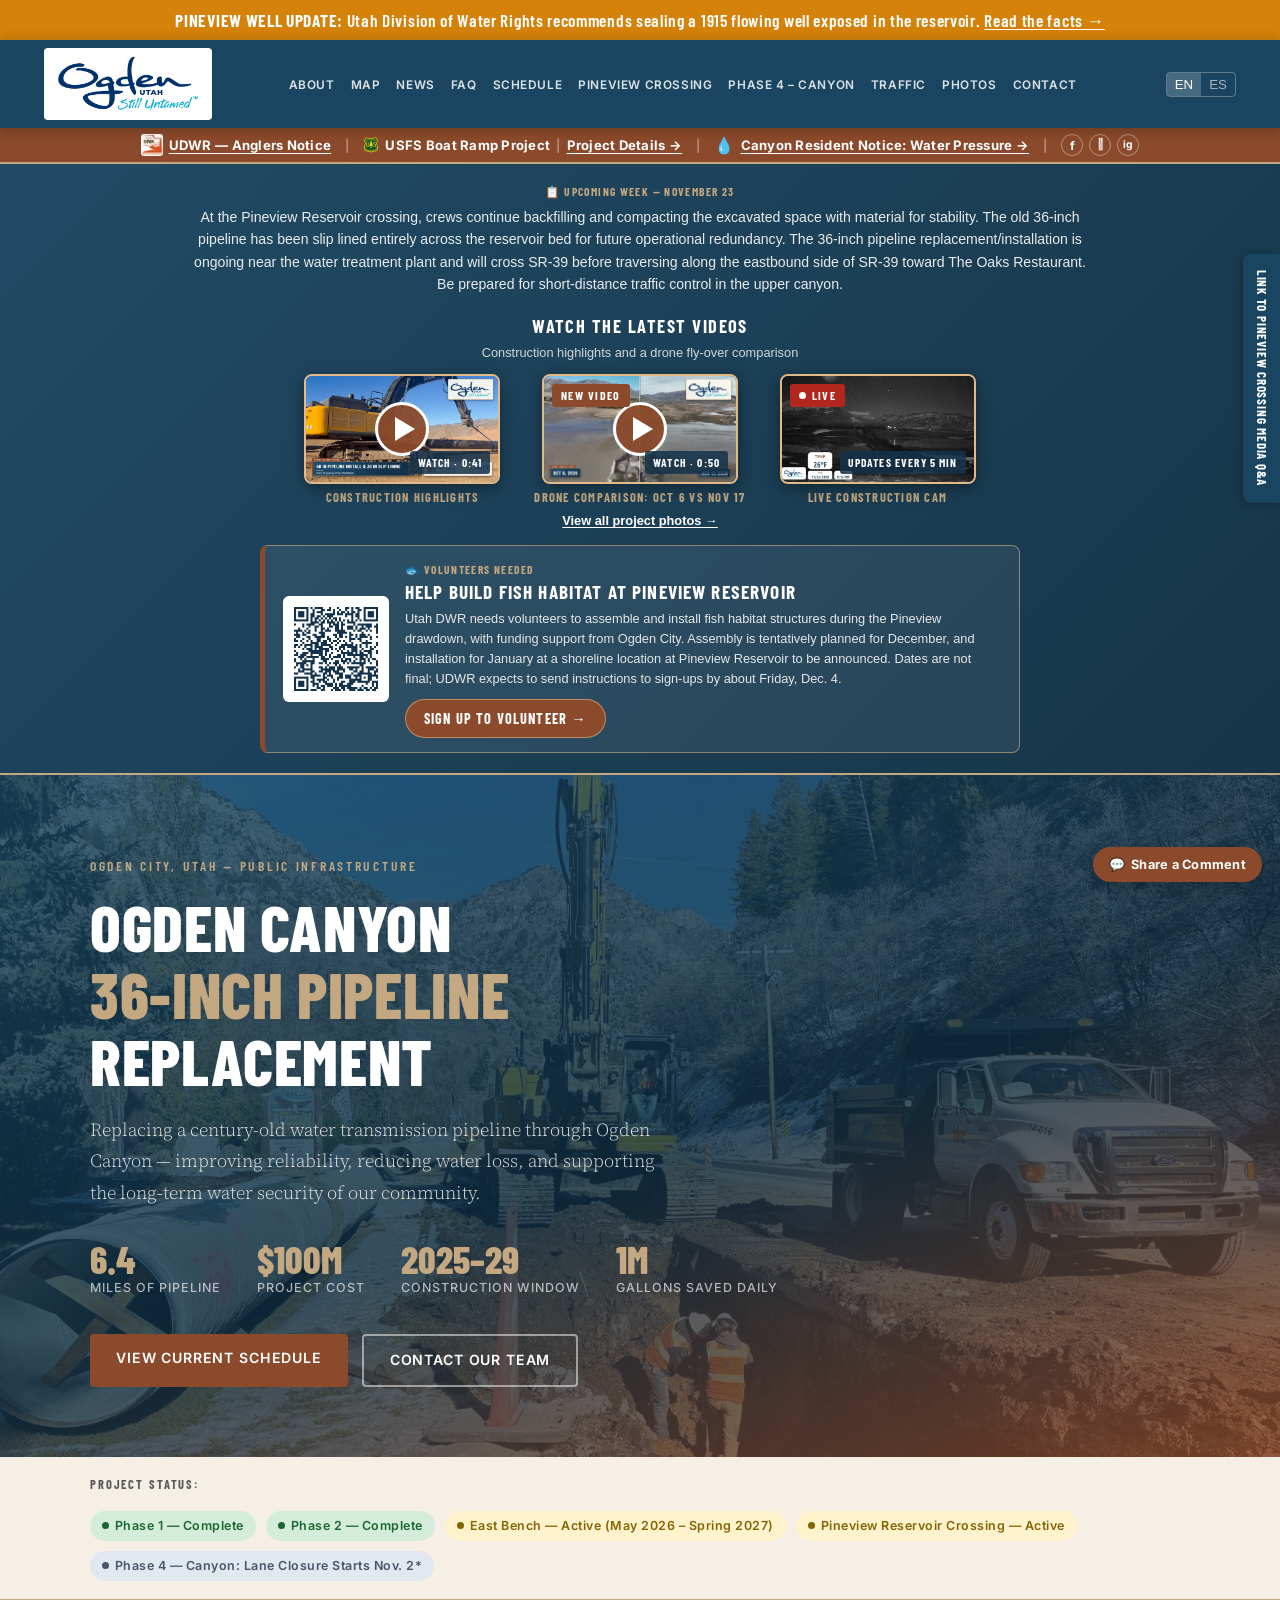
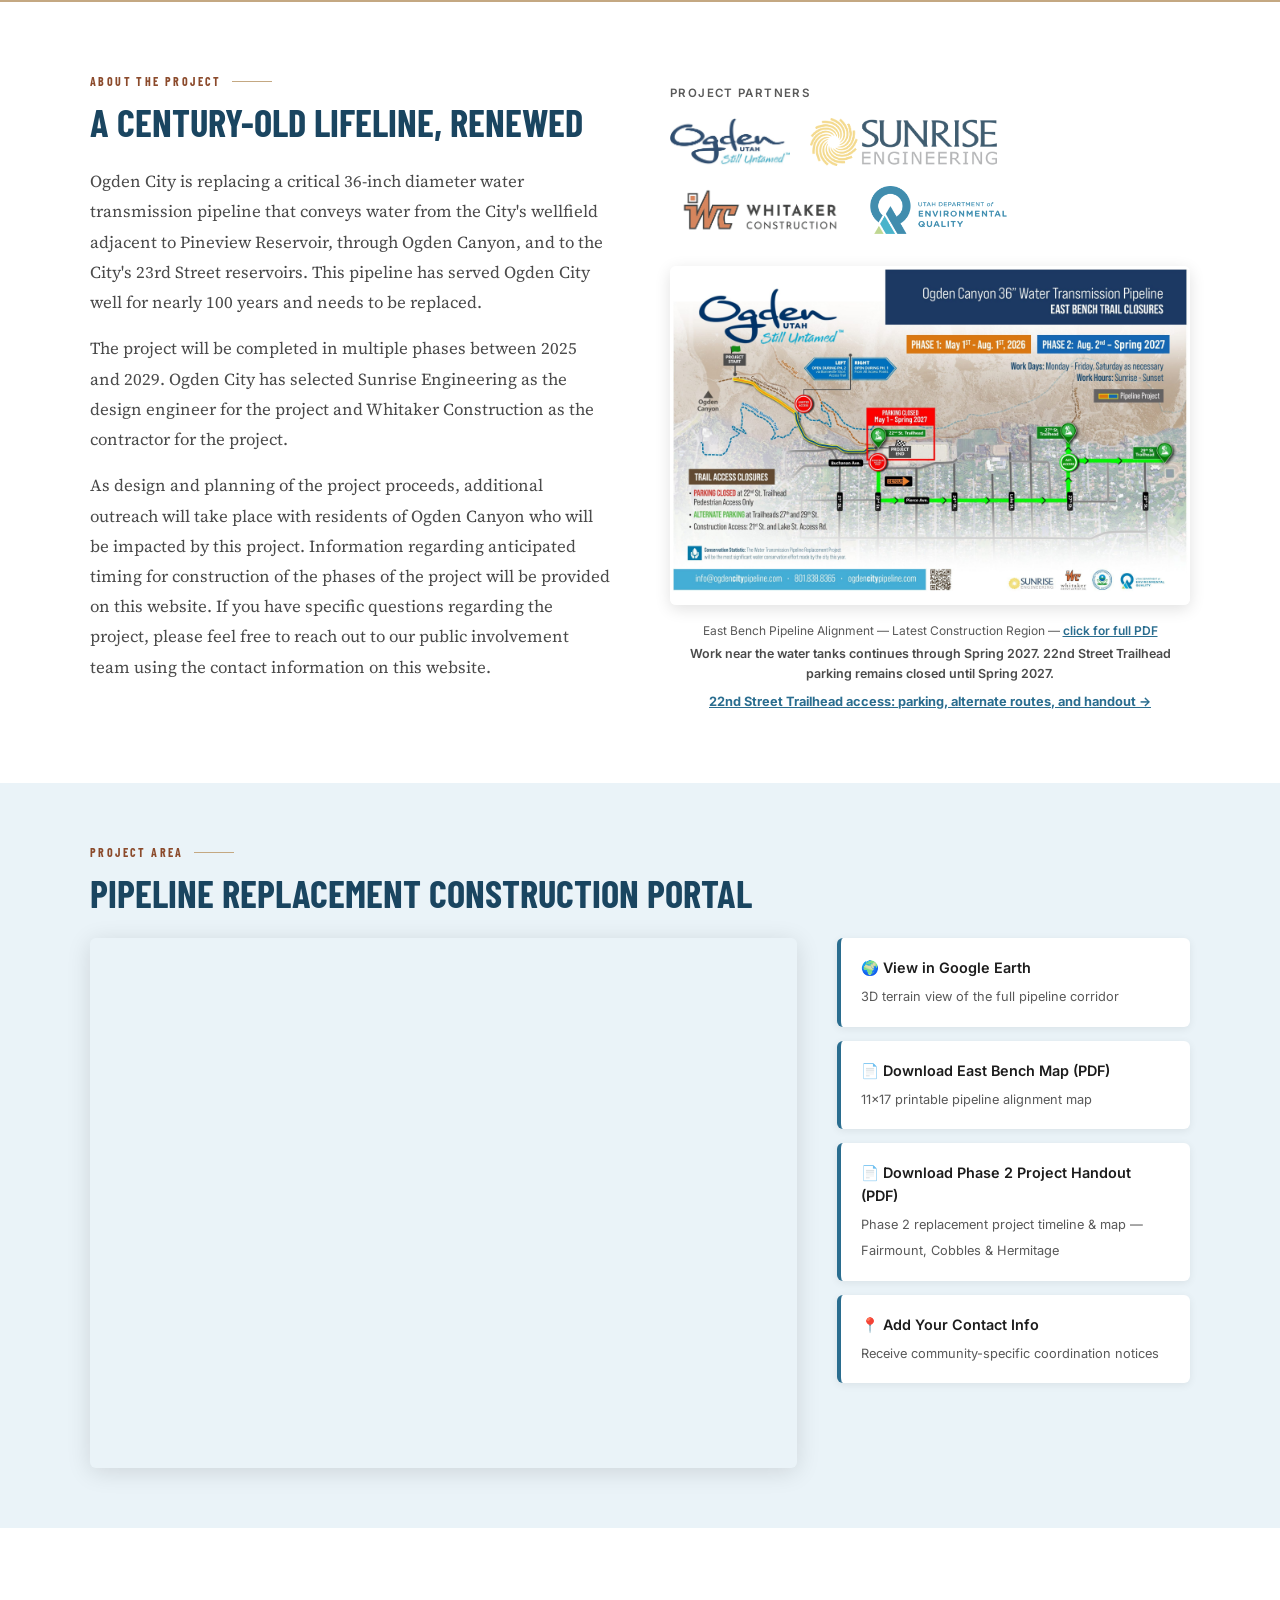
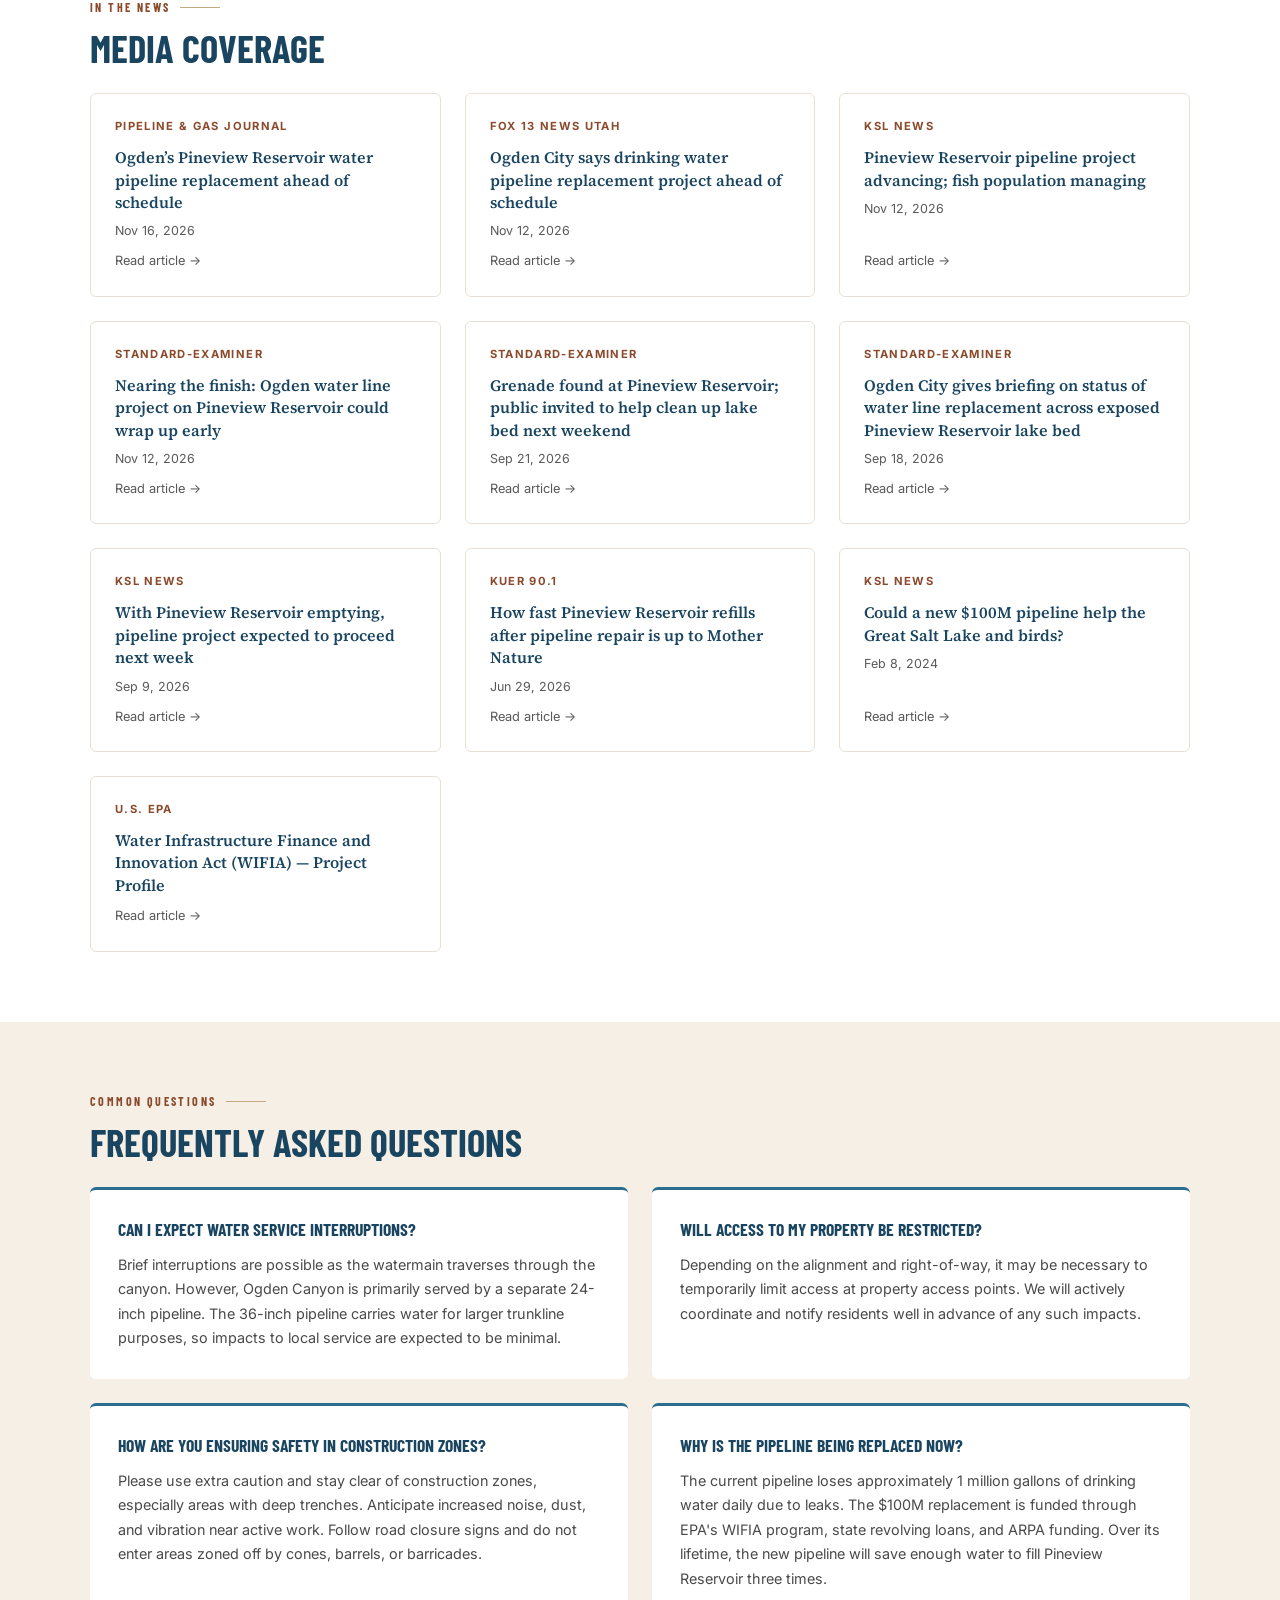
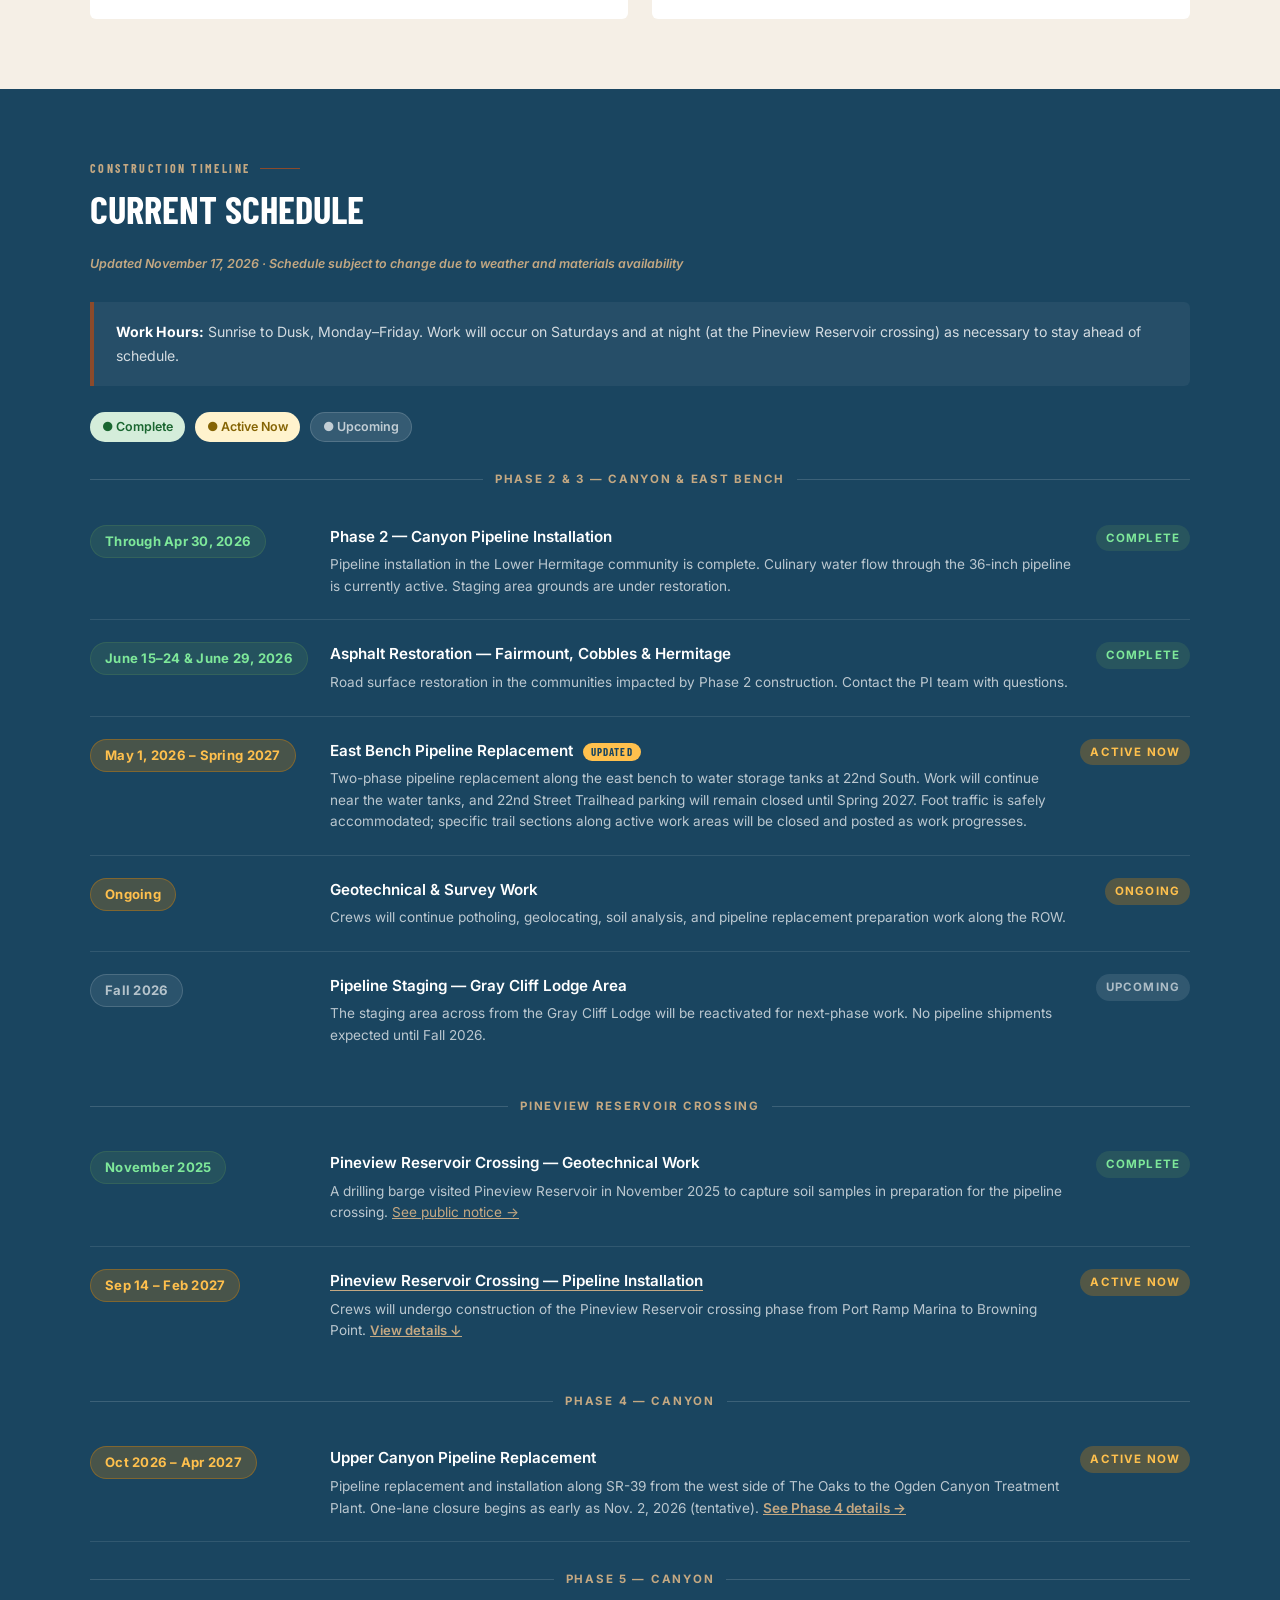
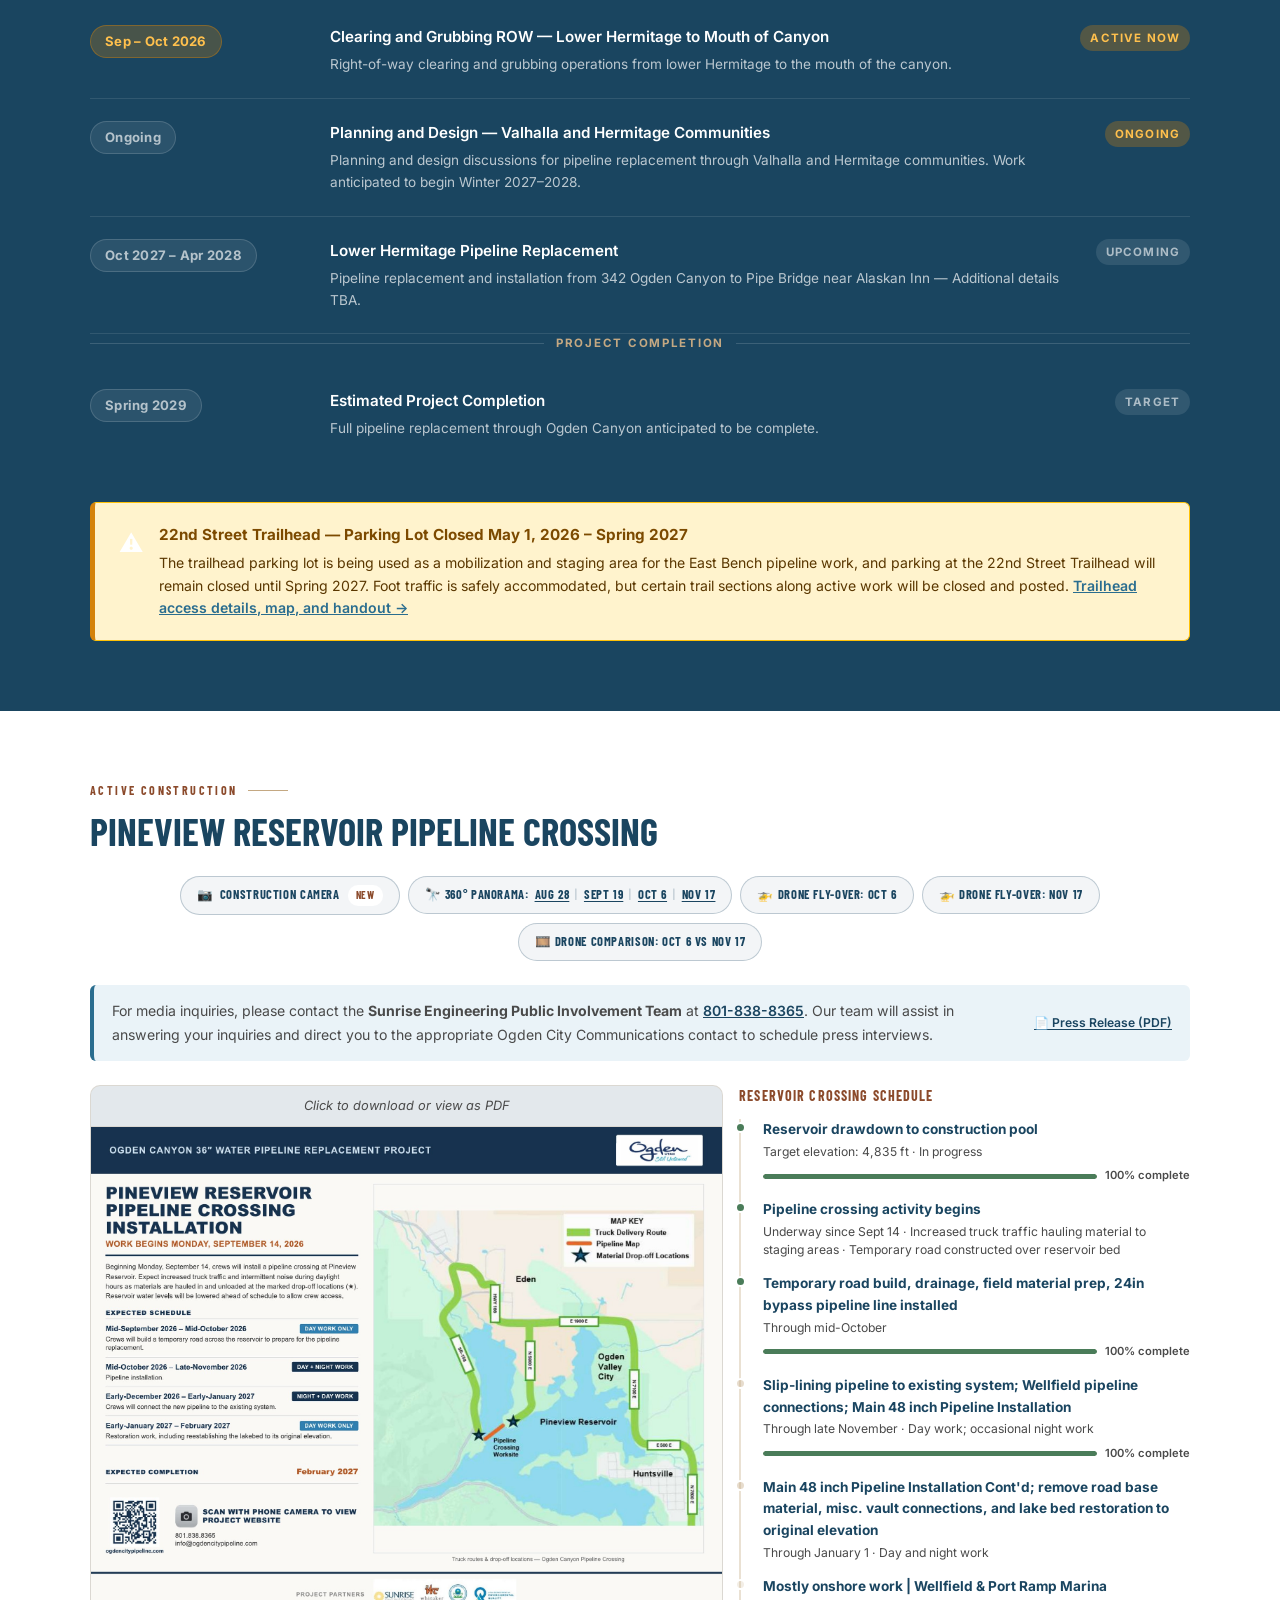
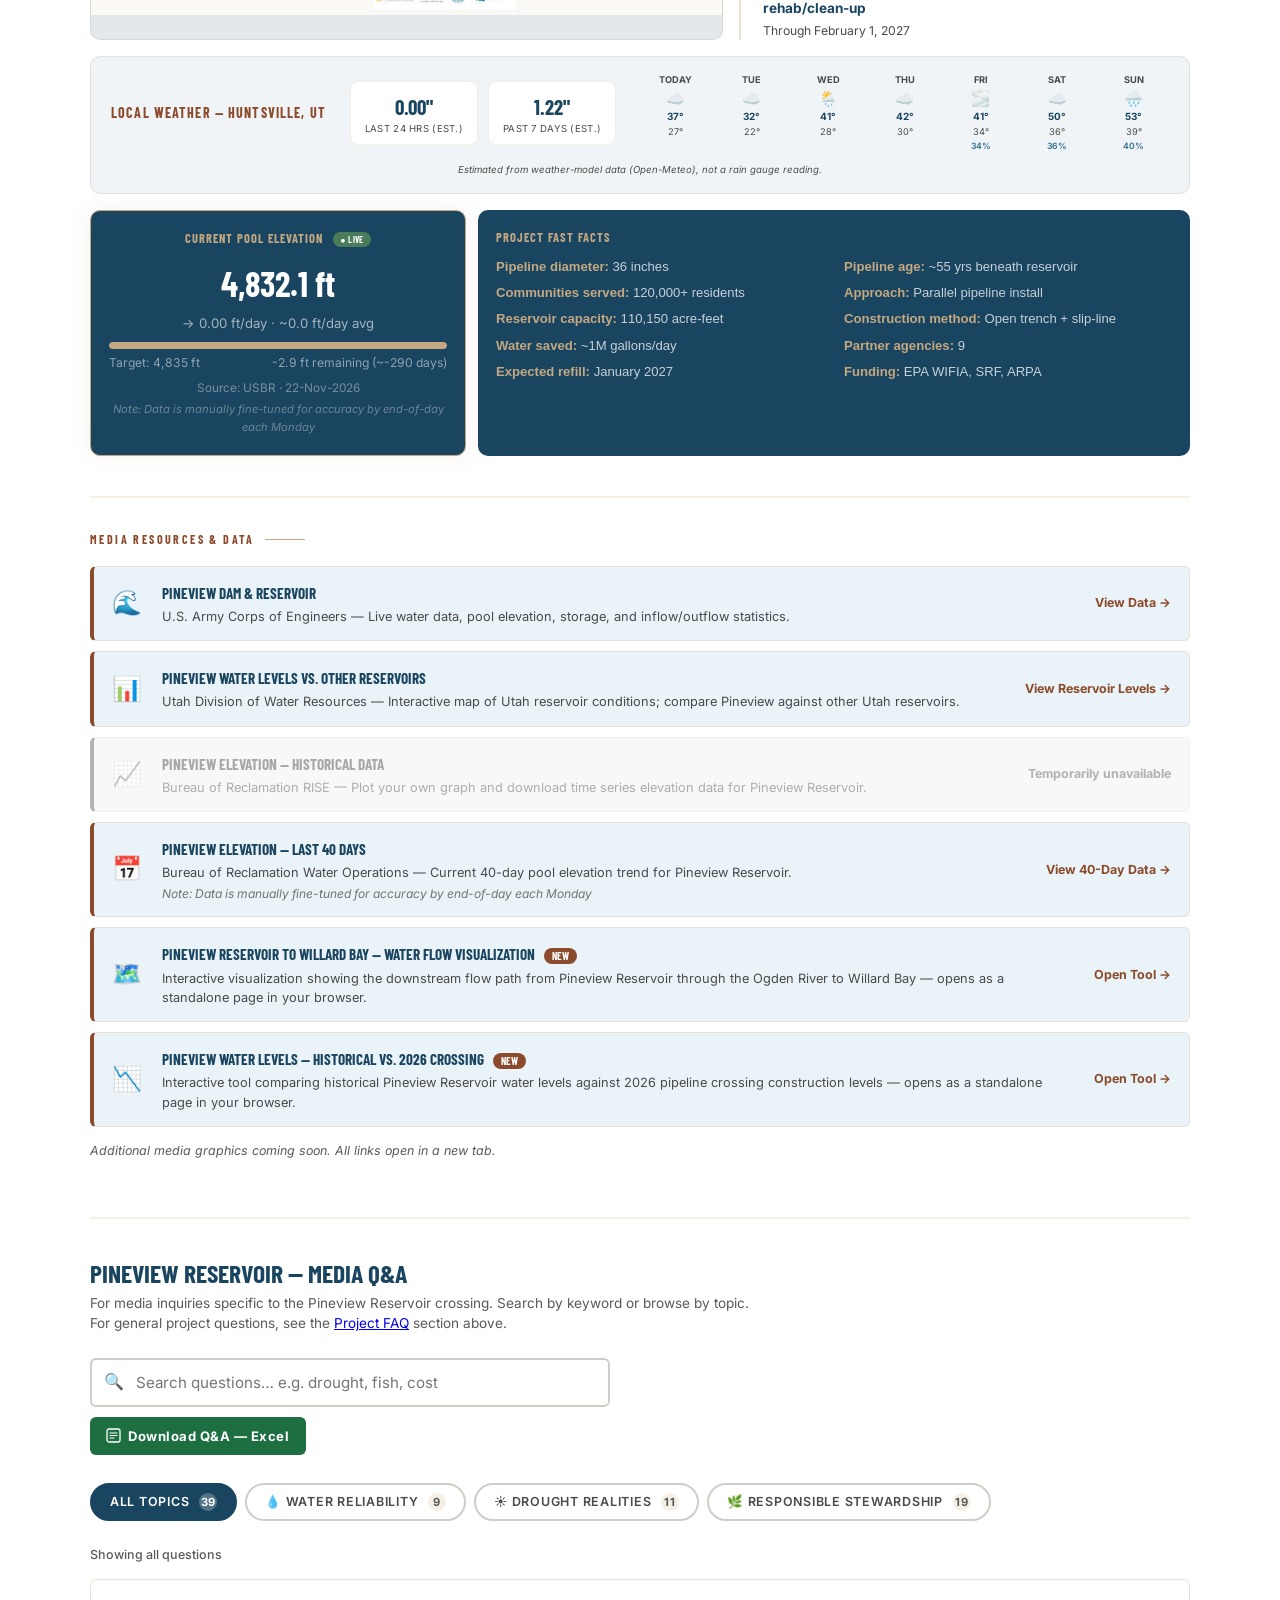
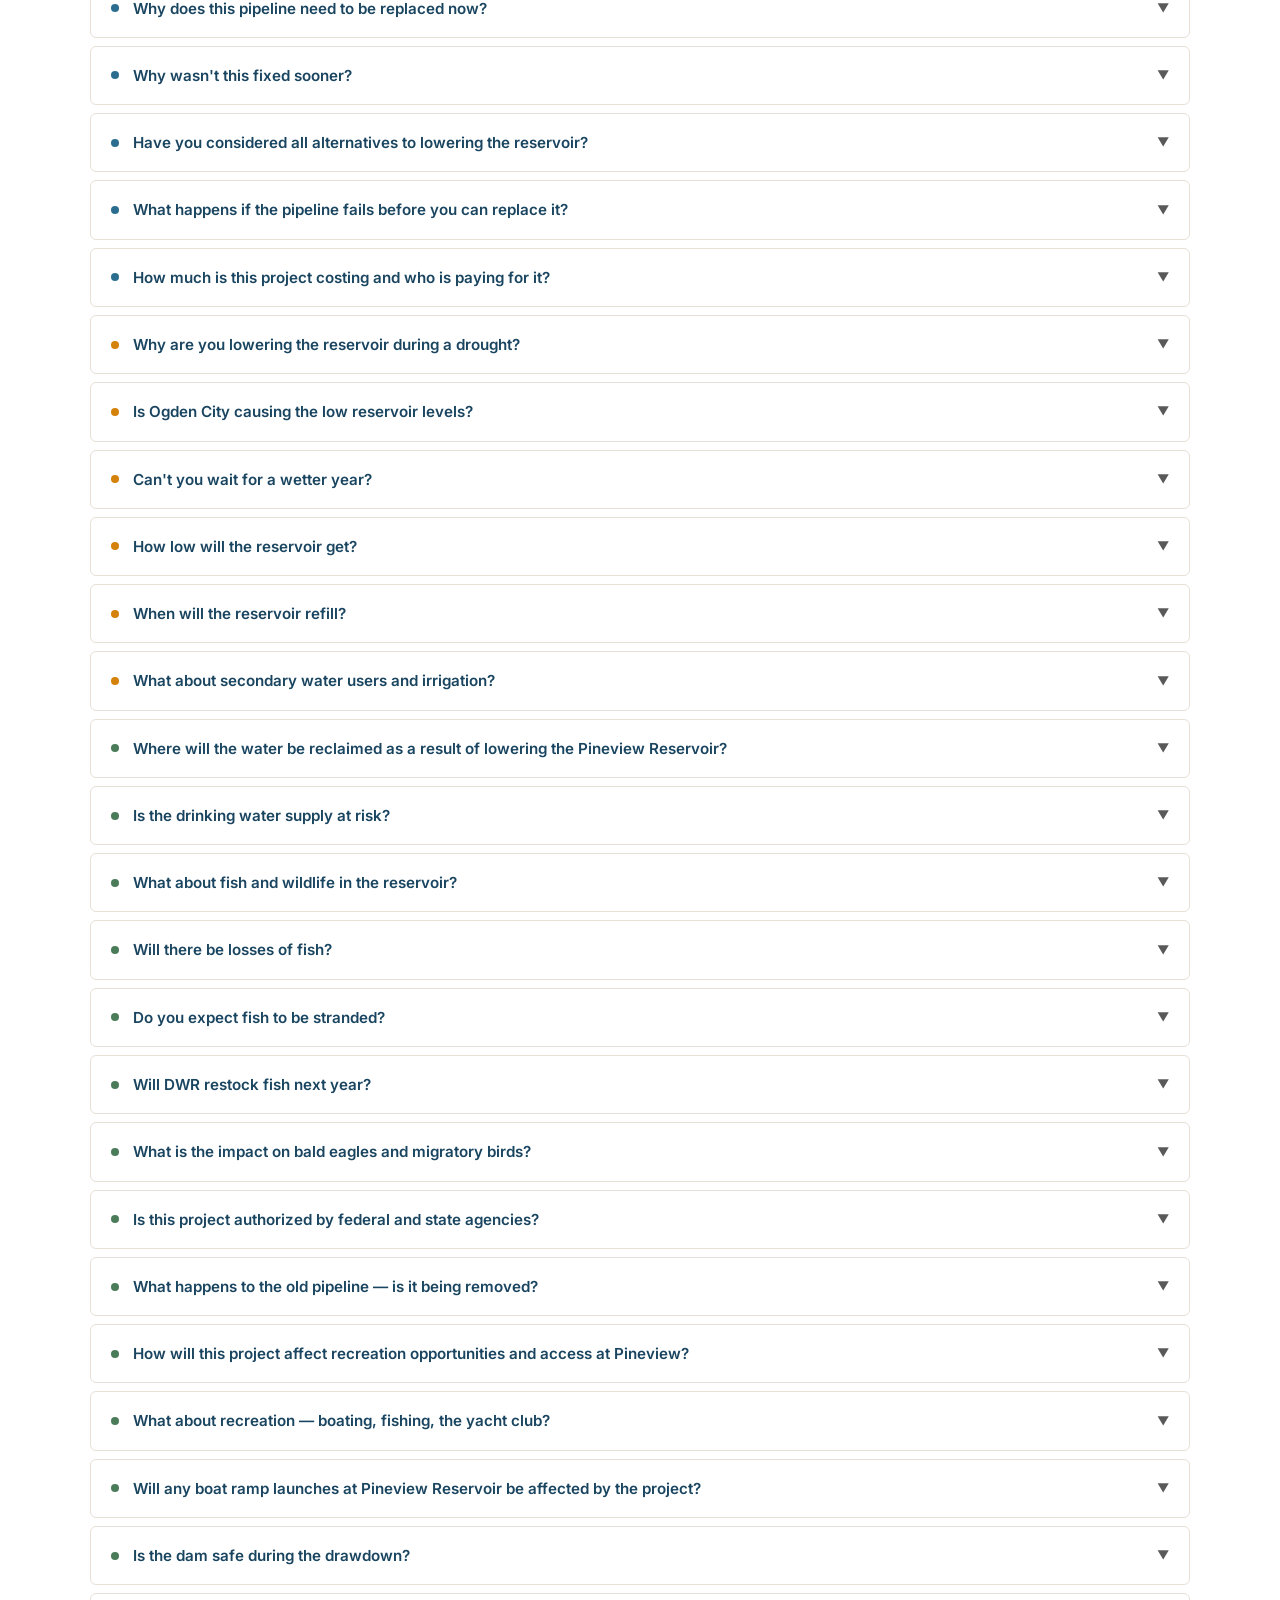
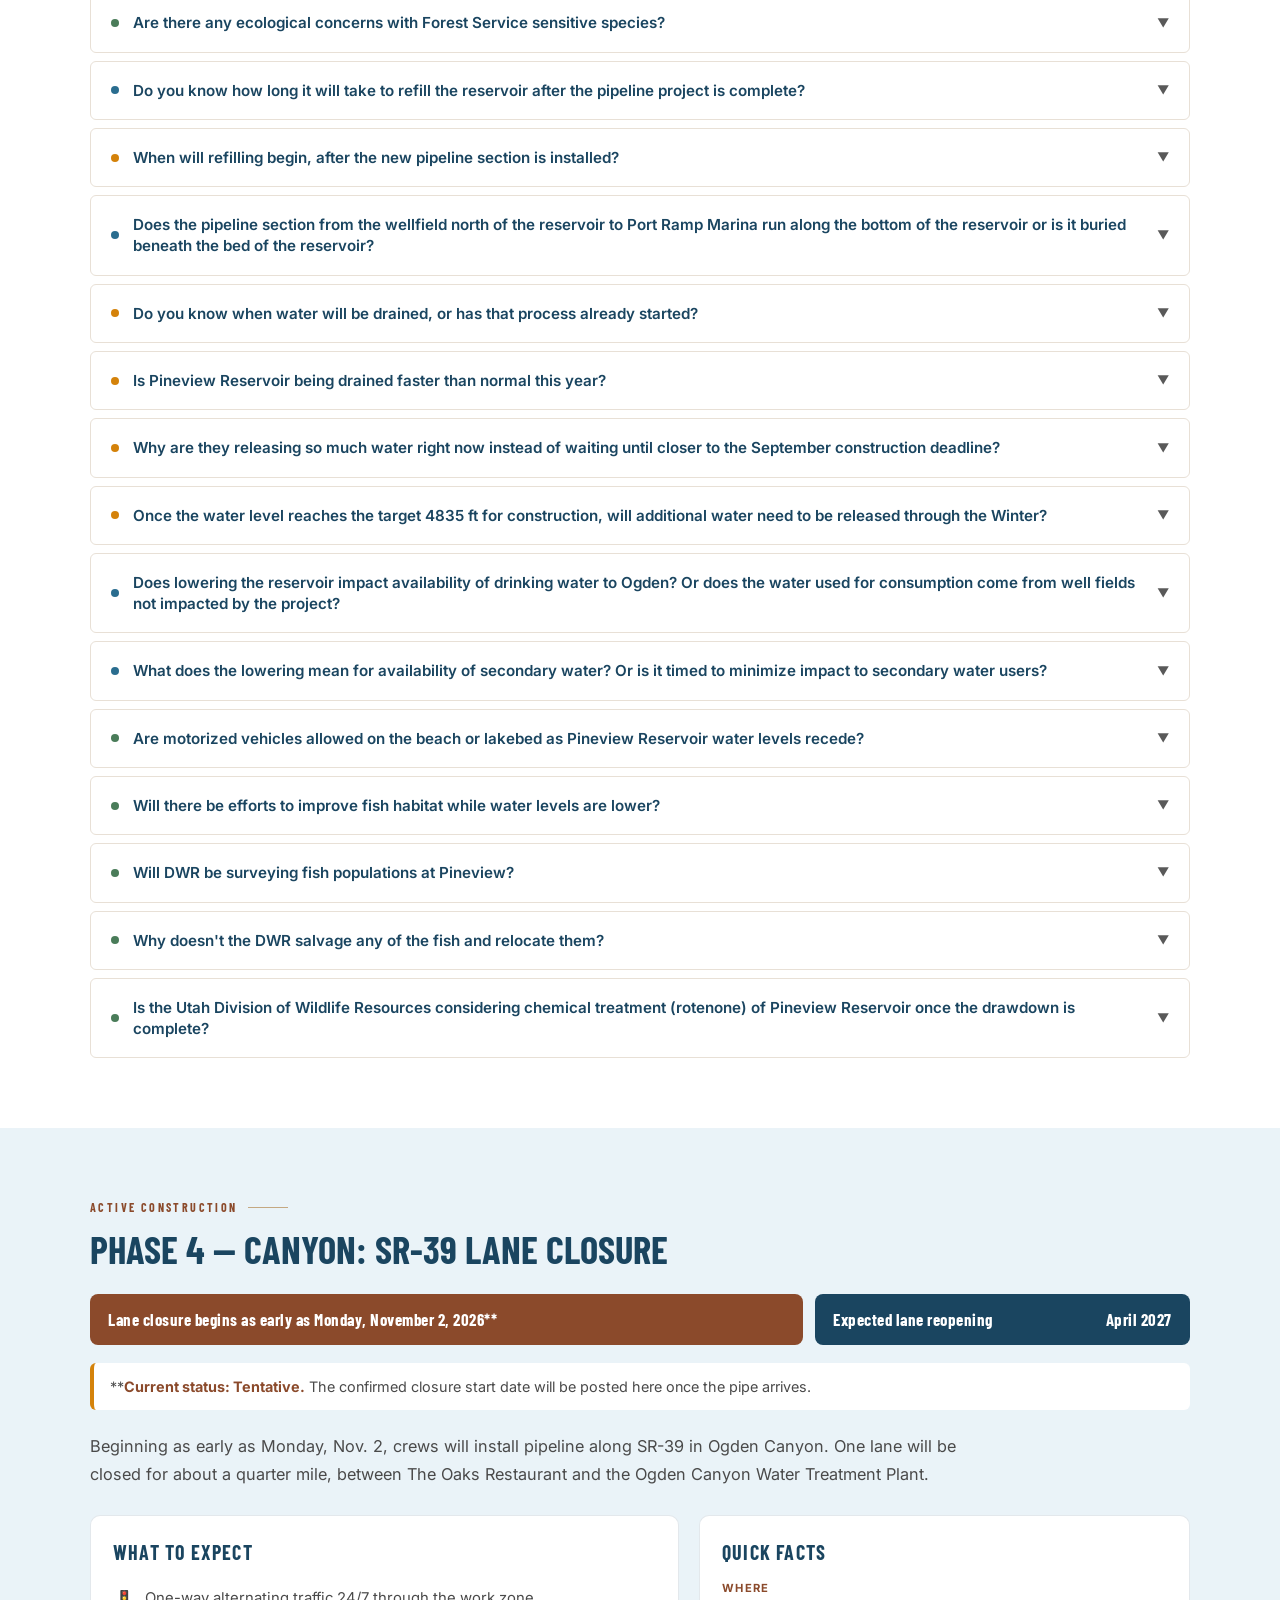
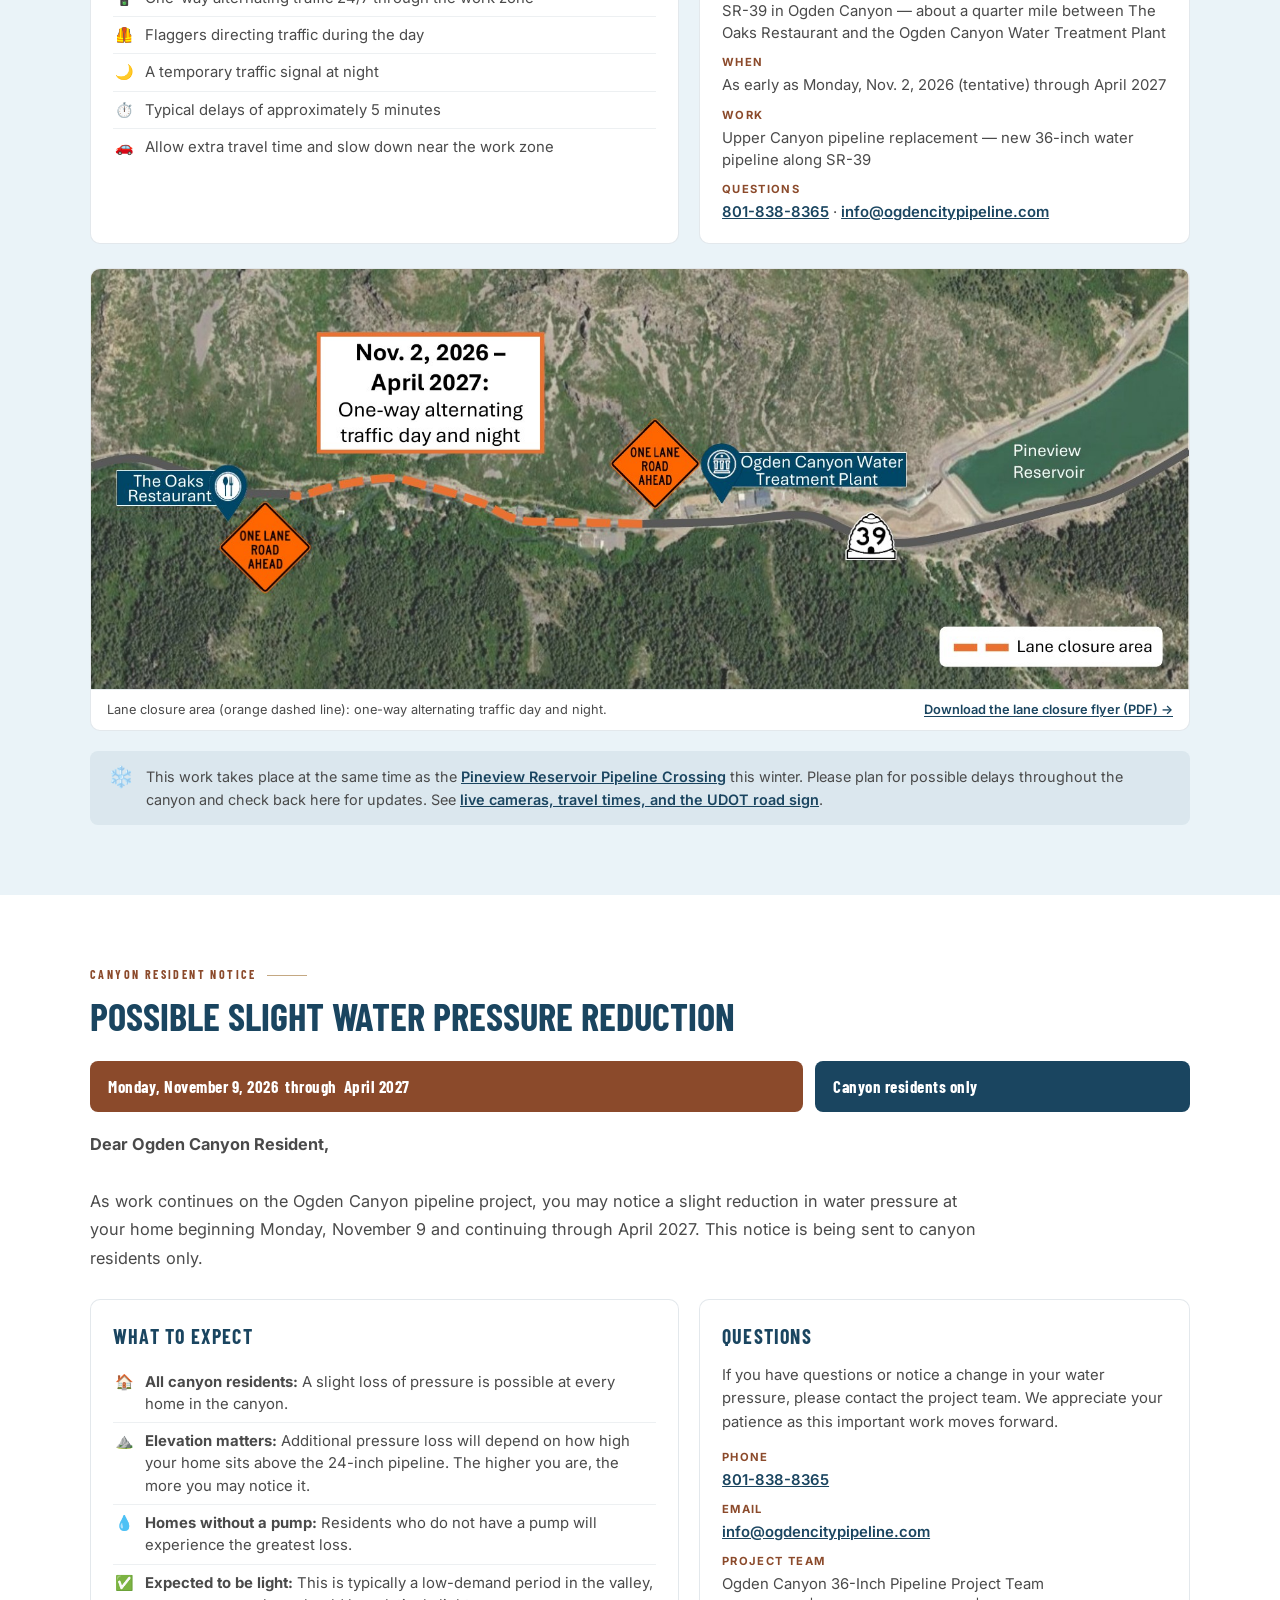
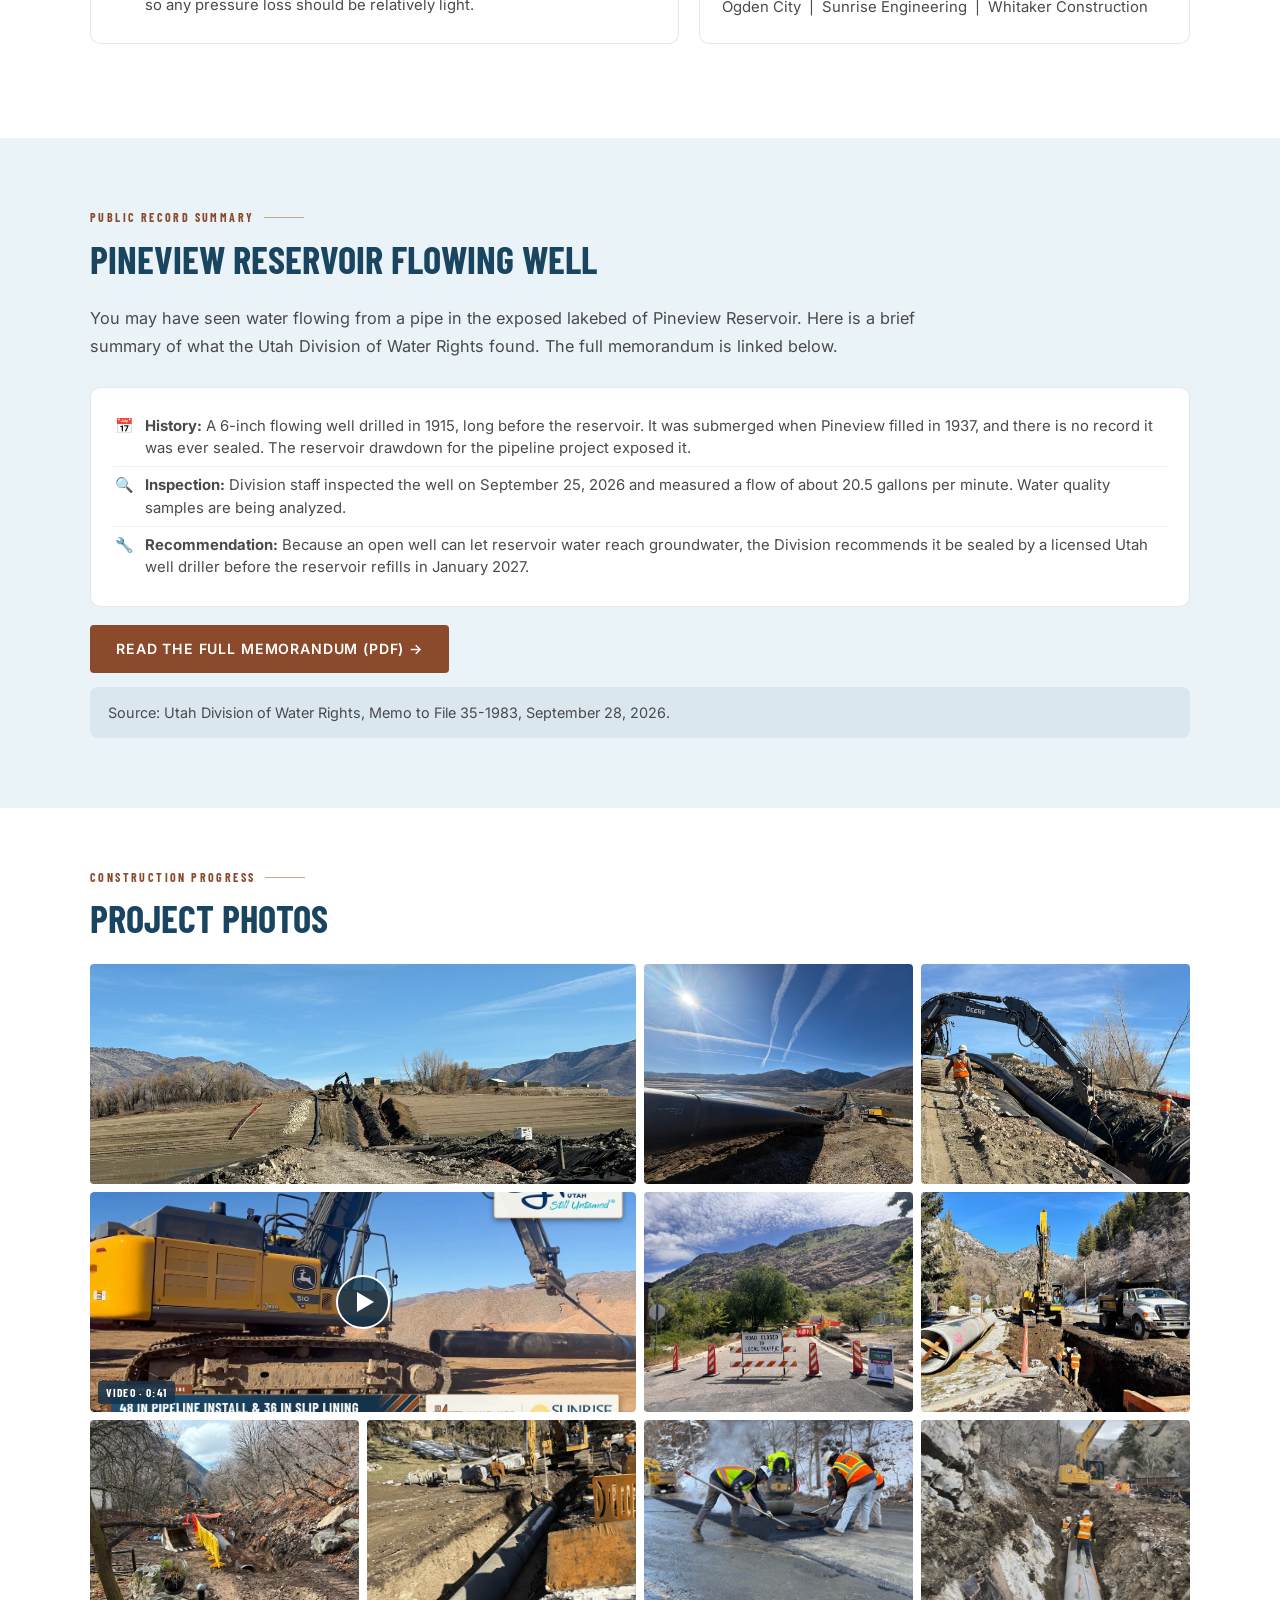
==== commit 37318a5d: "Play Nov 16 highlights from YouTube, remove local video" ====
--- a/index.html
+++ b/index.html
@@ -1742,7 +1742,7 @@
     <div style="display:flex;flex-wrap:wrap;align-items:center;justify-content:center;gap:0 22px;margin-top:10px;">
       <div style="display:flex;flex-wrap:wrap;justify-content:center;gap:14px 34px;">
       <div style="display:flex;flex-direction:column;align-items:center;">
-      <div class="vid-tile vid-feature" role="button" tabindex="0" aria-label="Video: pipeline construction highlights across Pineview Reservoir, November 16, 2026" onclick="openVideo()" onkeydown="if(event.key==='Enter'||event.key===' '){event.preventDefault();openVideo();}">
+      <div class="vid-tile vid-feature" role="button" tabindex="0" aria-label="Video: pipeline construction highlights across Pineview Reservoir, November 16, 2026" onclick="openYouTube('ZcfJkHhm0a4','Construction highlights, November 16, 2026')" onkeydown="if(event.key==='Enter'||event.key===' '){event.preventDefault();openYouTube('ZcfJkHhm0a4','Construction highlights, November 16, 2026');}">
         <img src="images/pipeline-highlights-poster-nov-16-2026.jpg" alt="Video: pipeline construction highlights across Pineview Reservoir, November 16, 2026"><span class="vid-play"></span><span class="vid-badge">Watch &middot; 0:41</span>
       </div>
       <div style="font-family:'Barlow Condensed',sans-serif;font-size:0.78rem;font-weight:700;text-transform:uppercase;letter-spacing:0.1em;color:var(--canyon-stone);margin-top:6px;text-align:center;white-space:nowrap;line-height:1.25;" data-i18n="wk_v1">Construction highlights</div>
@@ -3299,7 +3299,7 @@
       <img class="g-wide" src="images/trench-road-nov-2026.jpg" alt="Pipeline trench and excavator crossing the Pineview Reservoir bed, looking toward the shoreline, November 2026" onclick="openLightbox(0)" loading="lazy">
       <img src="images/reservoir-pipe-nov-2026.jpg" alt="48-inch pipe staged alongside the trench across the exposed Pineview Reservoir bed, November 2026" onclick="openLightbox(1)" loading="lazy">
       <img src="images/pipe-lowering-nov-2026.jpg" alt="Crew lowering a section of 48-inch pipe into the trench with an excavator, November 2026" onclick="openLightbox(2)" loading="lazy">
-      <div class="vid-tile g-wide" role="button" tabindex="0" aria-label="Video: pipeline construction highlights across Pineview Reservoir, November 16, 2026" onclick="openVideo()" onkeydown="if(event.key==='Enter'||event.key===' '){event.preventDefault();openVideo();}">
+      <div class="vid-tile g-wide" role="button" tabindex="0" aria-label="Video: pipeline construction highlights across Pineview Reservoir, November 16, 2026" onclick="openYouTube('ZcfJkHhm0a4','Construction highlights, November 16, 2026')" onkeydown="if(event.key==='Enter'||event.key===' '){event.preventDefault();openYouTube('ZcfJkHhm0a4','Construction highlights, November 16, 2026');}">
         <img src="images/pipeline-highlights-poster-nov-16-2026.jpg" alt="Video: pipeline construction highlights across Pineview Reservoir, November 16, 2026" loading="lazy"><span class="vid-play"></span><span class="vid-badge">Video &middot; 0:41</span>
       </div>
       <img src="images/gallery-1.jpg" alt="Construction in Ogden Canyon" onclick="openLightbox(3)">
@@ -3357,11 +3357,9 @@
   <button class="lightbox-nav next" id="lbNext" aria-label="Next photo" onclick="shiftLightbox(1)">&#8250;</button>
 </div>
 <div class="lightbox-overlay" id="videoModal" role="dialog" aria-modal="true" aria-label="Video player" onclick="if(event.target===this)closeVideo()">
-  <video class="video-player" id="videoPlayer" controls playsinline preload="none" poster="images/pipeline-highlights-poster-nov-16-2026.jpg"></video>
   <iframe class="yt-frame" id="ytPlayer" title="Drone fly-over comparison: October 6 vs November 17, 2026" style="display:none" allow="autoplay; encrypted-media; picture-in-picture; fullscreen" allowfullscreen referrerpolicy="strict-origin-when-cross-origin"></iframe>
   <div class="lightbox-controls">
-    <a class="lightbox-btn" id="vidDownload" href="images/pipeline-highlights-nov-16-2026.mp4?v=6" download target="_blank">&#11015; Download</a>
-    <a class="lightbox-btn" id="ytLink" href="https://youtu.be/S5ZI-oRzb3U" target="_blank" rel="noopener" style="display:none">&#9654; Watch on YouTube</a>
+    <a class="lightbox-btn" id="ytLink" href="https://youtu.be/S5ZI-oRzb3U" target="_blank" rel="noopener">&#9654; Watch on YouTube</a>
     <button class="lightbox-btn close-btn" aria-label="Close video" onclick="closeVideo()">&#10005; Close</button>
   </div>
 </div>
@@ -3495,32 +3493,18 @@
     document.getElementById('lightboxDownload').download = img.src.split('/').pop();
     document.getElementById('lightboxCounter').textContent = `${lbIndex + 1} of ${galleryImages.length}`;
   }
-  function openYouTube() {
-    const v = document.getElementById('videoPlayer');
-    v.pause(); v.style.display = 'none';
-    document.getElementById('vidDownload').style.display = 'none';
-    document.getElementById('ytLink').style.display = '';
+  function openYouTube(id, title) {
+    id = id || 'S5ZI-oRzb3U';
+    title = title || 'Drone fly-over comparison: October 6 vs November 17, 2026';
+    document.getElementById('ytLink').href = 'https://youtu.be/' + id;
     const f = document.getElementById('ytPlayer');
-    f.src = 'https://www.youtube-nocookie.com/embed/S5ZI-oRzb3U?autoplay=1&rel=0&modestbranding=1';
+    f.title = title;
+    f.src = 'https://www.youtube-nocookie.com/embed/' + id + '?autoplay=1&rel=0&modestbranding=1';
     f.style.display = '';
     document.getElementById('videoModal').classList.add('open');
     document.body.style.overflow = 'hidden';
   }
-  function openVideo() {
-    const v = document.getElementById('videoPlayer');
-    v.style.display = '';
-    document.getElementById('ytPlayer').style.display = 'none';
-    document.getElementById('ytPlayer').removeAttribute('src');
-    document.getElementById('vidDownload').style.display = '';
-    document.getElementById('ytLink').style.display = 'none';
-    if (!v.getAttribute('src')) v.src = 'images/pipeline-highlights-nov-16-2026.mp4?v=6';
-    document.getElementById('videoModal').classList.add('open');
-    document.body.style.overflow = 'hidden';
-    v.play().catch(() => {});
-  }
   function closeVideo() {
-    const v = document.getElementById('videoPlayer');
-    v.pause();
     const f = document.getElementById('ytPlayer'); f.removeAttribute('src'); f.style.display = 'none';
     document.getElementById('videoModal').classList.remove('open');
     document.body.style.overflow = '';
